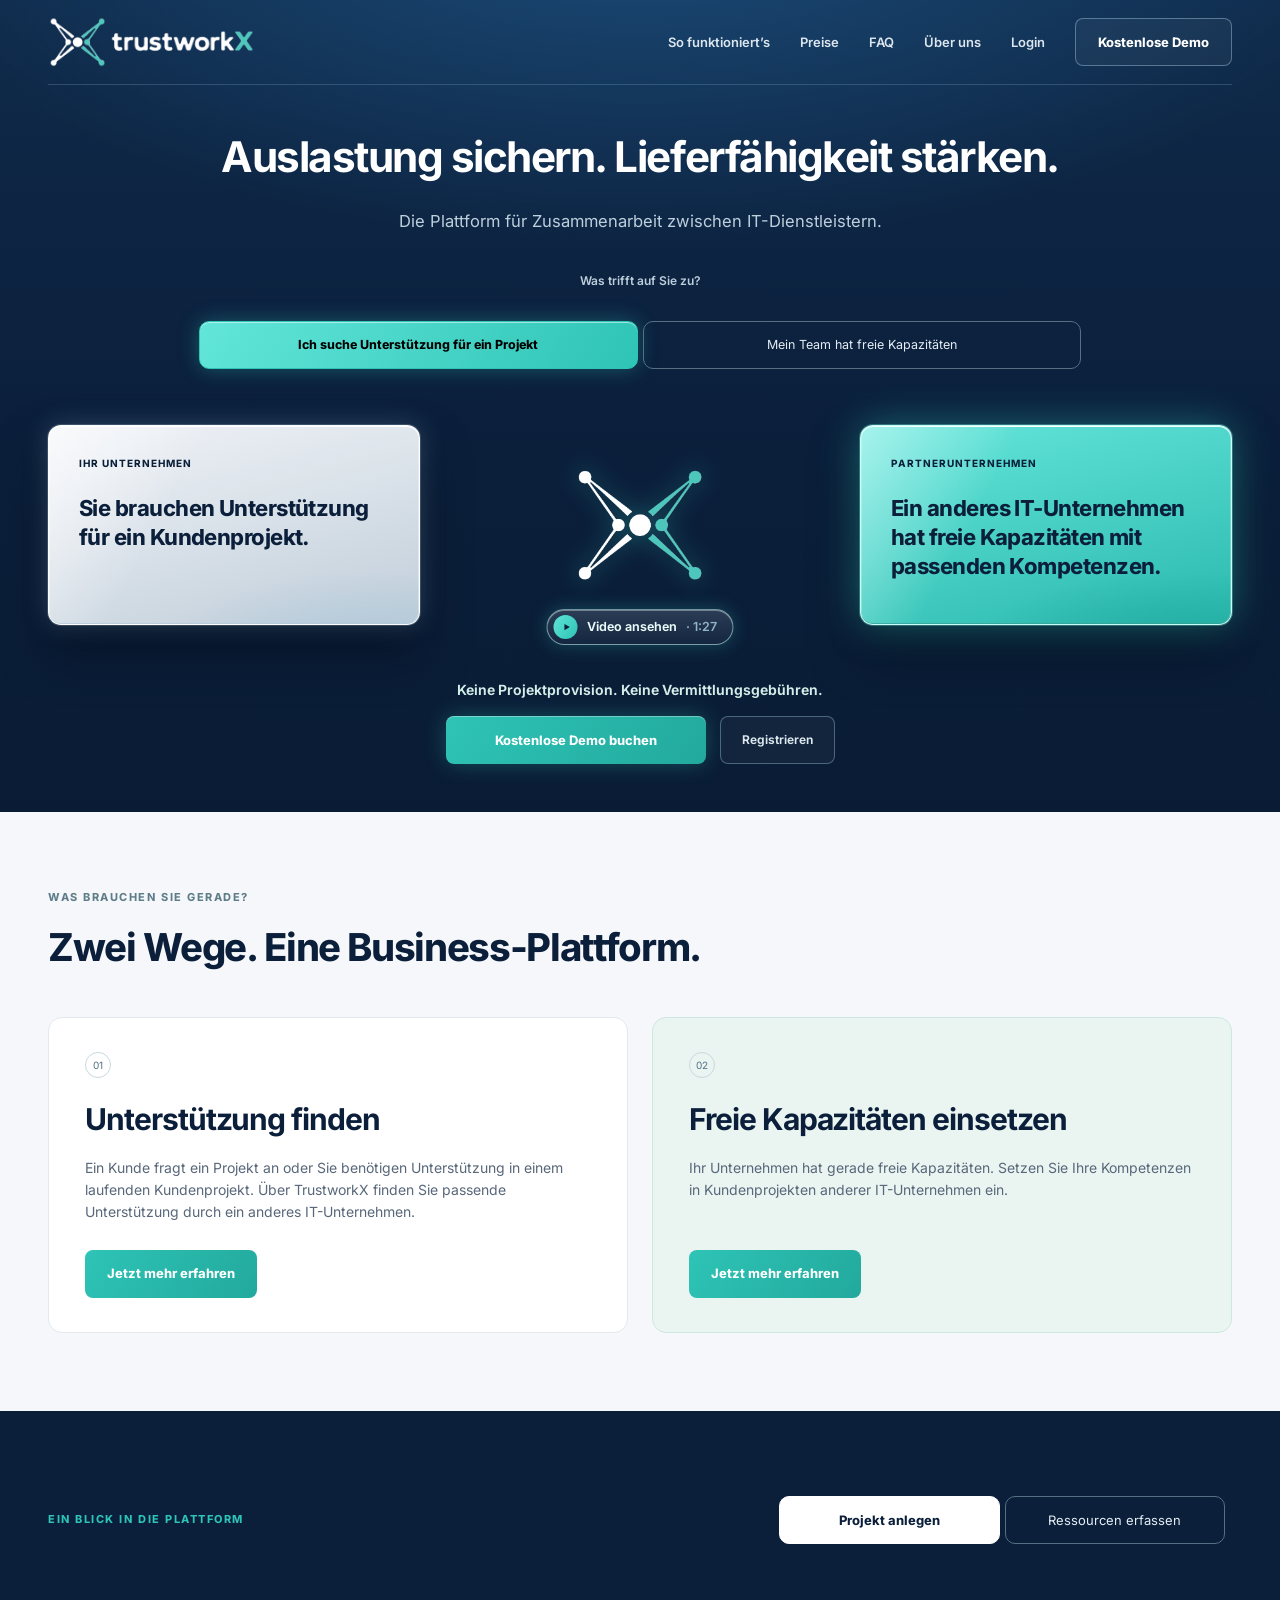
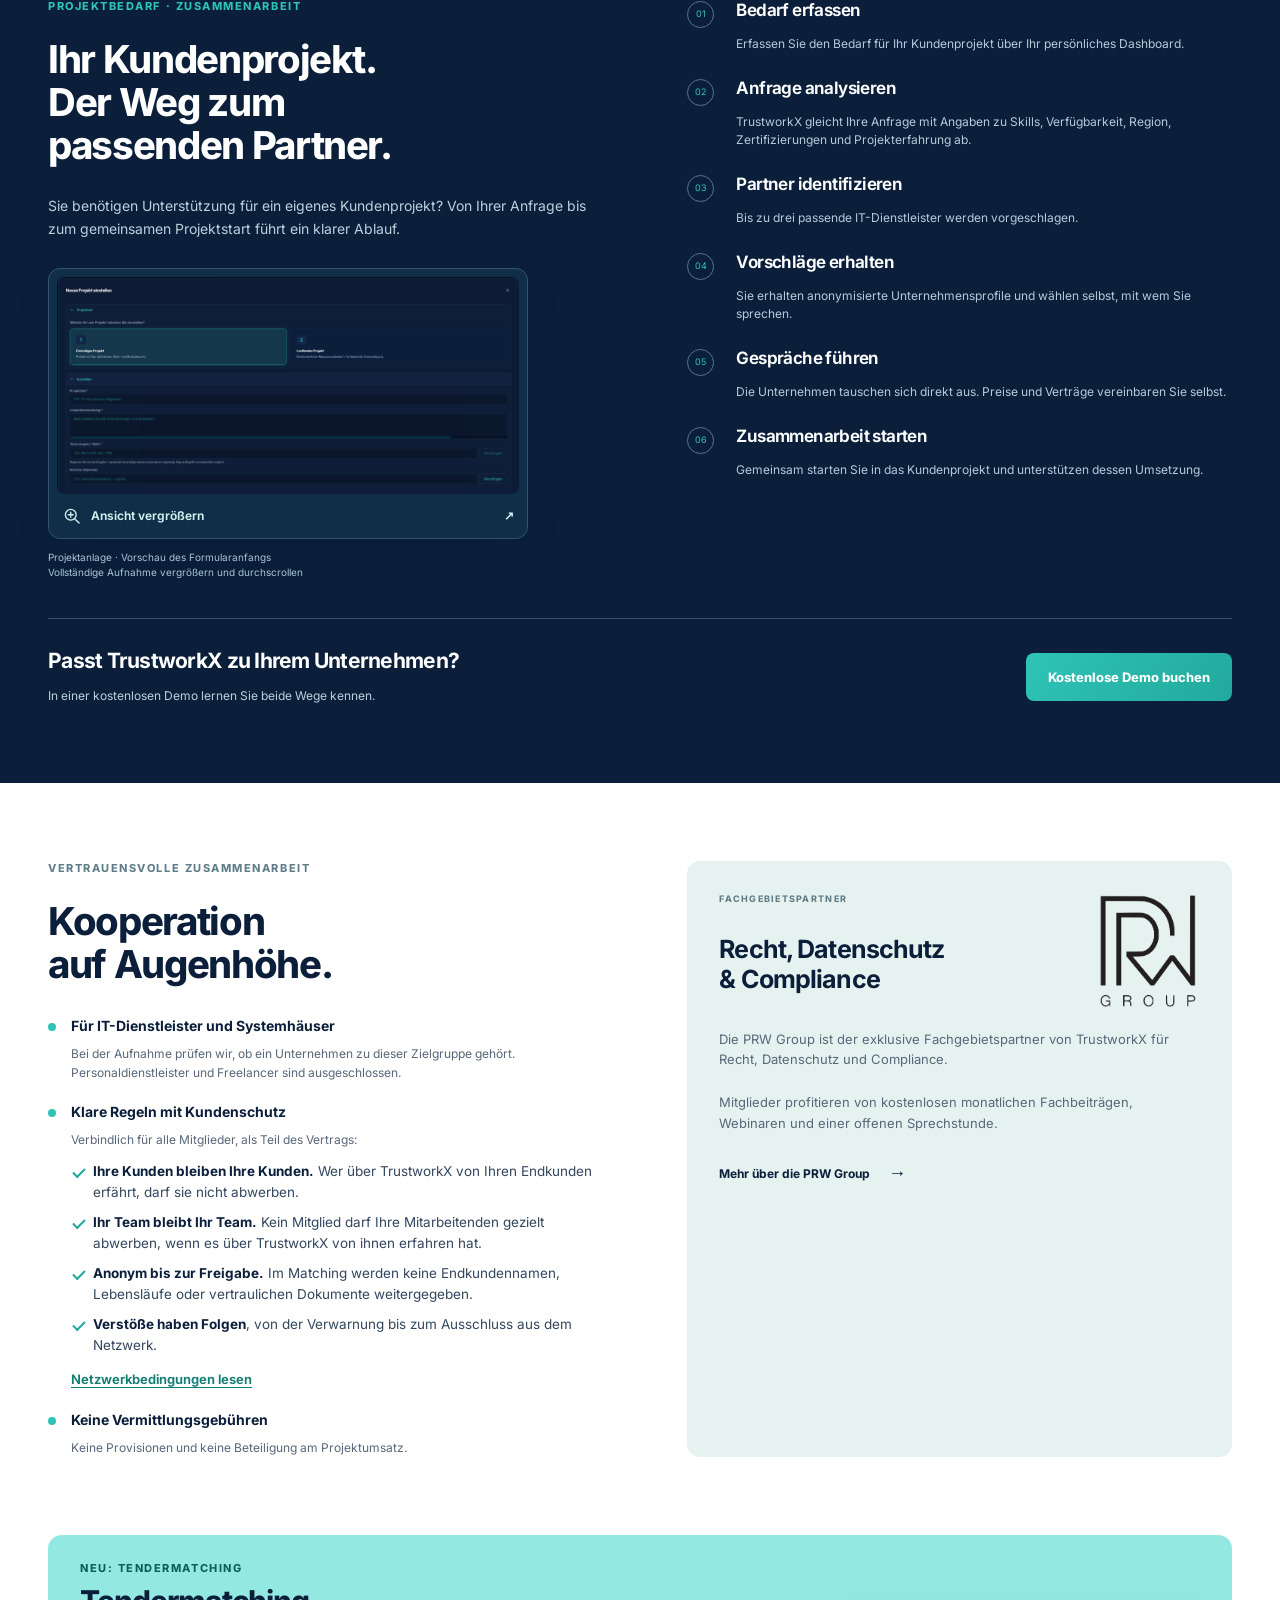
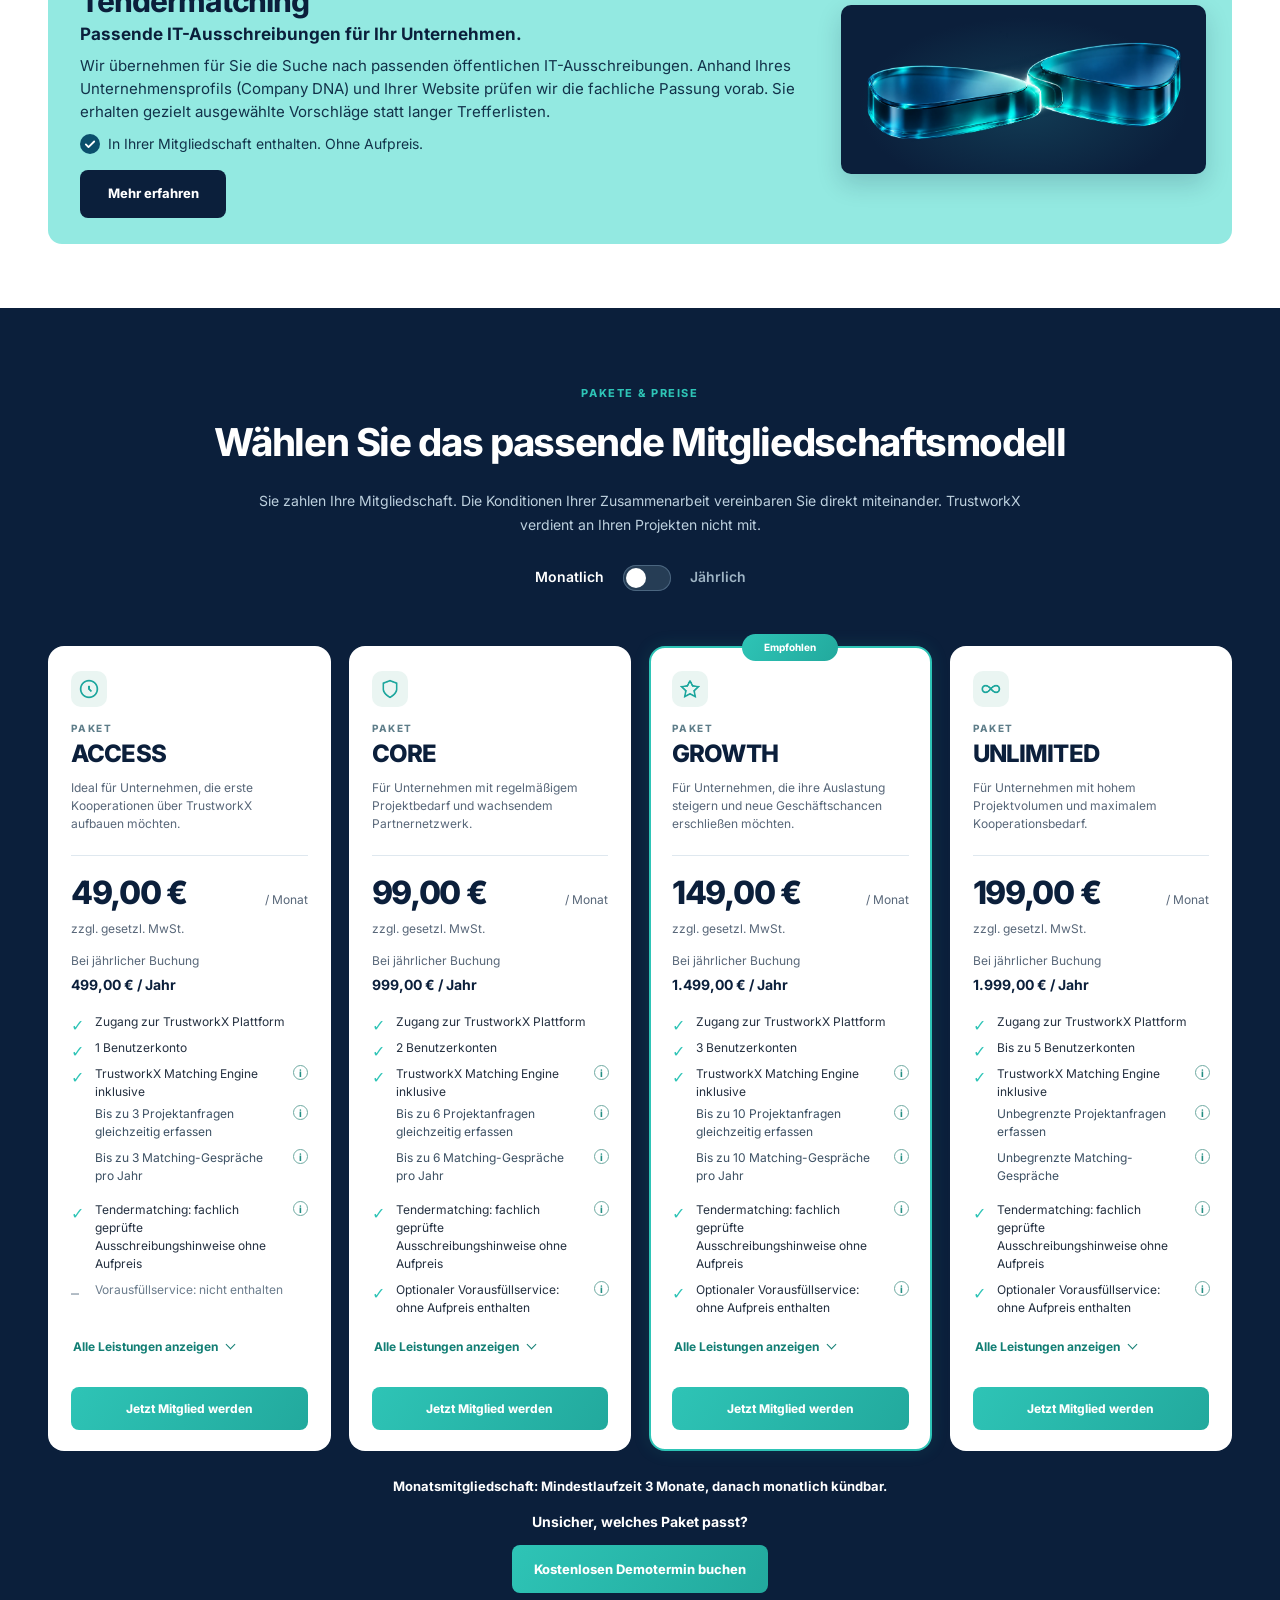
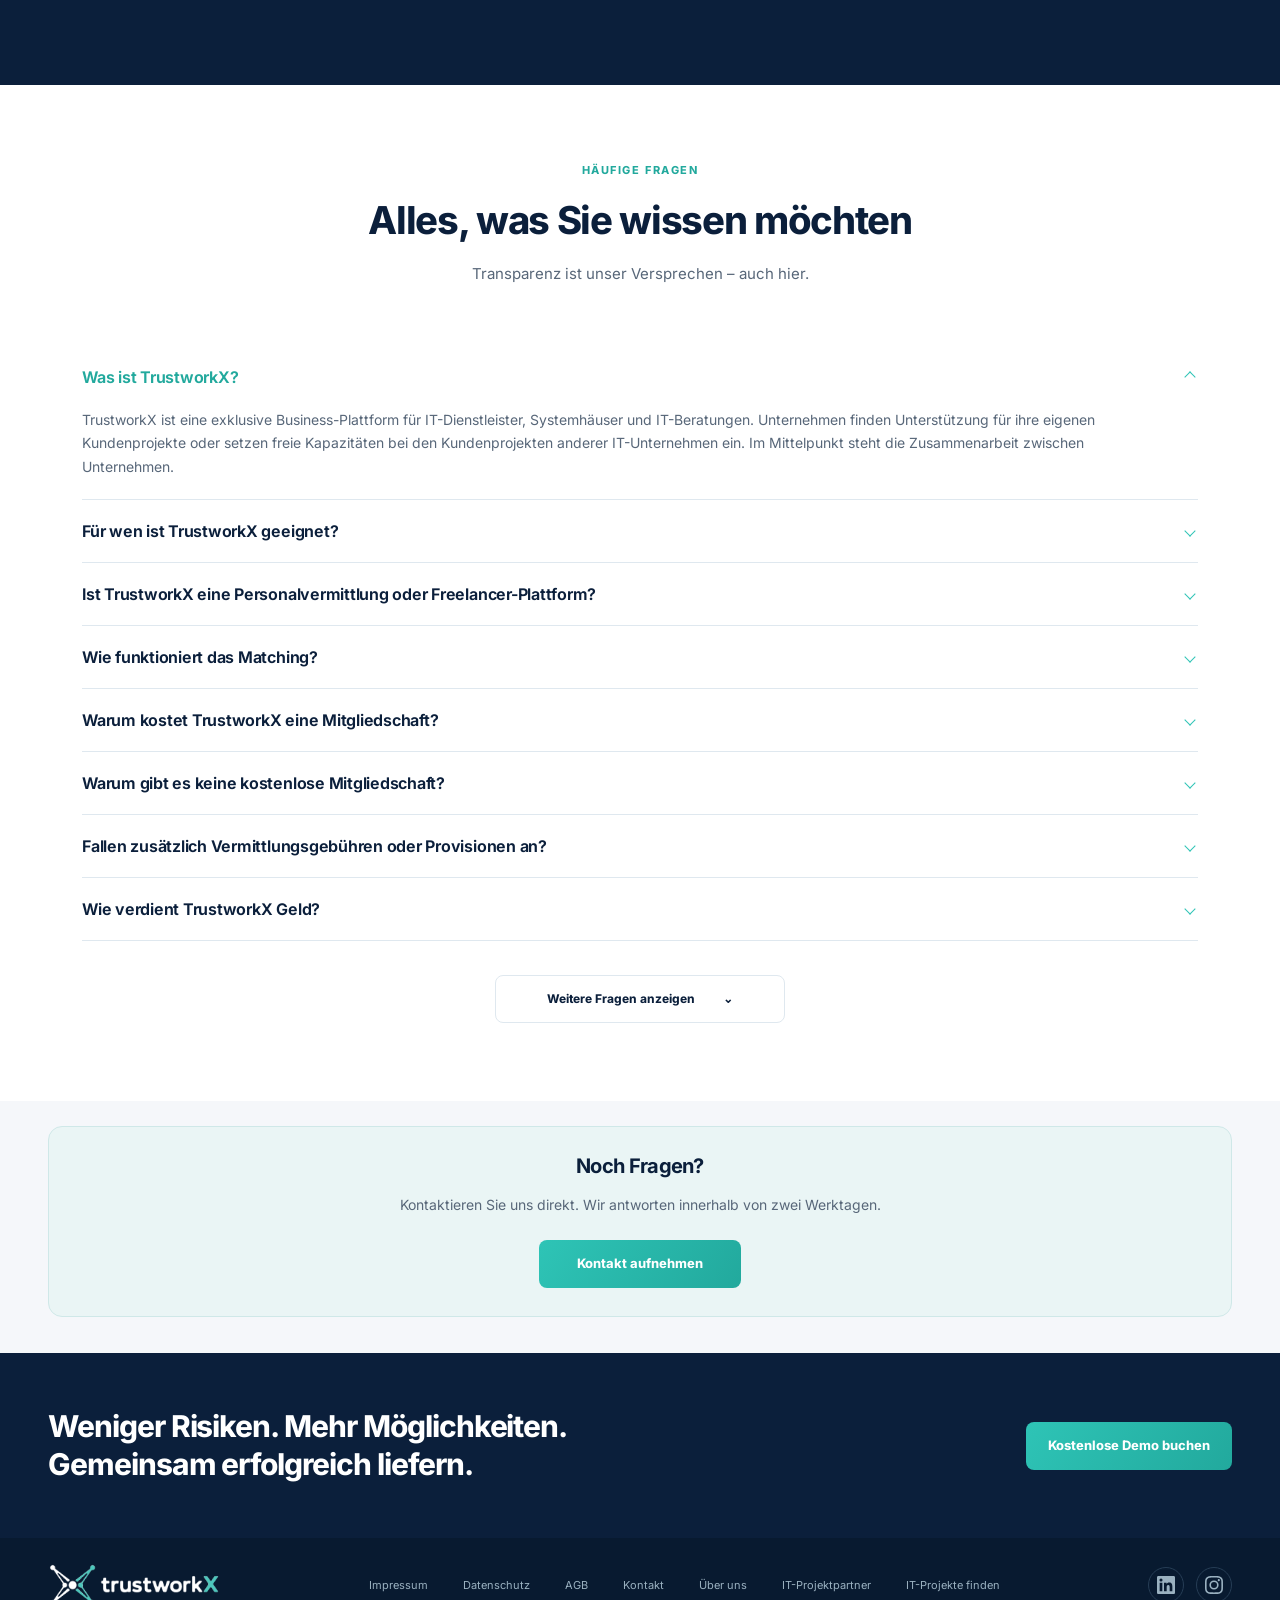
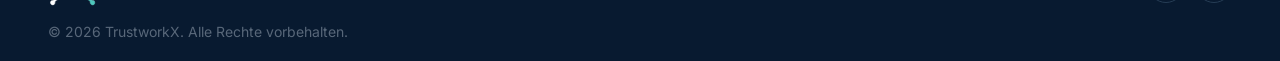
==== index.html @ 960d7c56 "Startseite: Video-Button unter dem X mit web-optimiertem Video - Button „Video ansehen · 1:27“ unter" ====
<!doctype html><html lang="de"><head><meta charset="UTF-8"><meta name="viewport" content="width=device-width,initial-scale=1">
  <meta name="description"
    content="Die Business-Plattform für IT-Dienstleister. Mehr Auslastung, neue Projektchancen und geprüfte Partner – ohne Vermittlungsgebühren." />
  <!-- Social-Media-Vorschau (og:image braucht absolute URLs, daher hier bewusst die Live-Domain) -->
  <meta property="og:type" content="website" />
  <meta property="og:site_name" content="TrustworkX" />
  <meta property="og:locale" content="de_DE" />
  <meta property="og:title" content="TrustworkX – Die Business-Plattform für IT-Dienstleister" />
  <meta property="og:description"
    content="Mehr Auslastung, neue Projektchancen und geprüfte Partner – ohne Vermittlungsgebühren." />
  <meta property="og:url" content="https://www.trustworkx.de/" />
  <meta property="og:image" content="https://www.trustworkx.de/img/og-image.png" />
  <meta property="og:image:width" content="1200" />
  <meta property="og:image:height" content="630" />
  <meta name="twitter:card" content="summary_large_image" />
  <meta name="twitter:title" content="TrustworkX – Die Business-Plattform für IT-Dienstleister" />
  <meta name="twitter:description"
    content="Mehr Auslastung, neue Projektchancen und geprüfte Partner – ohne Vermittlungsgebühren." />
  <meta name="twitter:image" content="https://www.trustworkx.de/img/og-image.png" />
  <!-- Strukturierte Selbstauskunft für Suchmaschinen und KI-Übersichten (Schema.org) -->
  <script type="application/ld+json">
  {
    "@context": "https://schema.org",
    "@type": "Organization",
    "@id": "https://www.trustworkx.de/#organization",
    "name": "TrustworkX",
    "legalName": "Trustworkx UG (haftungsbeschränkt)",
    "url": "https://www.trustworkx.de/",
    "logo": "https://www.trustworkx.de/icon-192.png",
    "description": "TrustworkX ist die Business-Plattform für sichere und vertrauensvolle Zusammenarbeit zwischen IT-Dienstleistern: Projektbedarf und freie Kapazitäten werden auf einer sicheren Plattform zusammengebracht – mit geprüften Partnerunternehmen, kuratiertem Matching und ohne Vermittlungsgebühren.",
    "foundingDate": "2026-07-14",
    "founder": {
      "@type": "Person",
      "name": "Thomas Becker",
      "jobTitle": "Geschäftsführer"
    },
    "address": {
      "@type": "PostalAddress",
      "streetAddress": "Ludwigstraße 22",
      "postalCode": "82110",
      "addressLocality": "Germering",
      "addressCountry": "DE"
    },
    "contactPoint": {
      "@type": "ContactPoint",
      "contactType": "customer service",
      "email": "info@trustworkx.de",
      "telephone": "+49-89-24581717",
      "availableLanguage": "de"
    },
    "sameAs": [
      "https://www.linkedin.com/company/trustworkx",
      "https://www.instagram.com/trustworkx.de/"
    ]
  }
  </script>
  <title>trustworkX – Die Business-Plattform für IT-Dienstleister</title>
  <link rel="canonical" href="https://www.trustworkx.de/">
  <link rel="icon" href="/favicon.ico" sizes="any">
  <link rel="icon" type="image/png" sizes="32x32" href="/favicon-32x32.png">
  <link rel="icon" type="image/png" sizes="16x16" href="/favicon-16x16.png">
  <link rel="icon" type="image/png" sizes="192x192" href="/icon-192.png">
  <link rel="apple-touch-icon" href="/apple-touch-icon.png">
  <link rel="stylesheet" href="/css/start.css?v=c8078cf1">
</head><body>
<a class="skip-link" href="#inhalt">Zum Inhalt</a>
<header class="hero" id="start"><div class="company-orbit" aria-hidden="true"><span class="orbit-company orbit-0"><svg viewBox="0 0 40 40" fill="none" aria-hidden="true"><path d="M8 34V10L24 5V34M24 15H33V34M5 34H36M14 13V16M20 11V14M14 21V24M20 19V22M14 29V34M20 27V34M28 20H29M28 25H29M28 30H29" stroke="currentColor" stroke-width="1.5" stroke-linecap="round" stroke-linejoin="round"/></svg></span><span class="orbit-company orbit-1"><svg viewBox="0 0 40 40" fill="none" aria-hidden="true"><path d="M8 34V10L24 5V34M24 15H33V34M5 34H36M14 13V16M20 11V14M14 21V24M20 19V22M14 29V34M20 27V34M28 20H29M28 25H29M28 30H29" stroke="currentColor" stroke-width="1.5" stroke-linecap="round" stroke-linejoin="round"/></svg></span><span class="orbit-company orbit-2"><svg viewBox="0 0 40 40" fill="none" aria-hidden="true"><path d="M8 34V10L24 5V34M24 15H33V34M5 34H36M14 13V16M20 11V14M14 21V24M20 19V22M14 29V34M20 27V34M28 20H29M28 25H29M28 30H29" stroke="currentColor" stroke-width="1.5" stroke-linecap="round" stroke-linejoin="round"/></svg></span><span class="orbit-company orbit-3"><svg viewBox="0 0 40 40" fill="none" aria-hidden="true"><path d="M8 34V10L24 5V34M24 15H33V34M5 34H36M14 13V16M20 11V14M14 21V24M20 19V22M14 29V34M20 27V34M28 20H29M28 25H29M28 30H29" stroke="currentColor" stroke-width="1.5" stroke-linecap="round" stroke-linejoin="round"/></svg></span><span class="orbit-company orbit-4"><svg viewBox="0 0 40 40" fill="none" aria-hidden="true"><path d="M8 34V10L24 5V34M24 15H33V34M5 34H36M14 13V16M20 11V14M14 21V24M20 19V22M14 29V34M20 27V34M28 20H29M28 25H29M28 30H29" stroke="currentColor" stroke-width="1.5" stroke-linecap="round" stroke-linejoin="round"/></svg></span><span class="orbit-company orbit-5"><svg viewBox="0 0 40 40" fill="none" aria-hidden="true"><path d="M8 34V10L24 5V34M24 15H33V34M5 34H36M14 13V16M20 11V14M14 21V24M20 19V22M14 29V34M20 27V34M28 20H29M28 25H29M28 30H29" stroke="currentColor" stroke-width="1.5" stroke-linecap="round" stroke-linejoin="round"/></svg></span><span class="orbit-company orbit-6"><svg viewBox="0 0 40 40" fill="none" aria-hidden="true"><path d="M8 34V10L24 5V34M24 15H33V34M5 34H36M14 13V16M20 11V14M14 21V24M20 19V22M14 29V34M20 27V34M28 20H29M28 25H29M28 30H29" stroke="currentColor" stroke-width="1.5" stroke-linecap="round" stroke-linejoin="round"/></svg></span><span class="orbit-company orbit-7"><svg viewBox="0 0 40 40" fill="none" aria-hidden="true"><path d="M8 34V10L24 5V34M24 15H33V34M5 34H36M14 13V16M20 11V14M14 21V24M20 19V22M14 29V34M20 27V34M28 20H29M28 25H29M28 30H29" stroke="currentColor" stroke-width="1.5" stroke-linecap="round" stroke-linejoin="round"/></svg></span><span class="company-signal"></span></div><div class="hero-waves" aria-hidden="true"><div class="hero-waves-box"></div></div><div class="wrap"><nav class="navigation" aria-label="Hauptnavigation"><a class="brand" href="#start" aria-label="TrustworkX Start"><img src="assets/logo.png" alt="trustworkX"></a><button class="menu-toggle" aria-expanded="false" aria-controls="nav-links" aria-label="Menü öffnen"><span></span><span></span></button><div class="nav-links" id="nav-links"><a href="#ablauf">So funktioniert’s</a><a href="#preise">Preise</a><a href="#faq">FAQ</a><a href="/ueber-uns.html">Über uns</a><a class="nav-login" href="https://app.trustworkx.de/login">Login</a><a class="button outline" href="https://bookings.cloud.microsoft/book/TrustworkX1@trustworkx.de/?ismsaljsauthenabled" target="_blank" rel="noopener">Kostenlose Demo</a></div></nav>
<div class="hero-content"><h1>Auslastung sichern. Lieferfähigkeit stärken.</h1><p class="hero-sub">Die Plattform für Zusammenarbeit zwischen IT-Dienstleistern.</p><p class="question">Was trifft auf Sie zu?</p><div class="situation-switch" role="tablist" aria-label="Ihre Situation wählen – beide Optionen sind anklickbar"><button role="tab" aria-selected="true" aria-controls="hero-diagram" id="tab-need" data-situation="need"><span class="segment-label">Ich suche Unterstützung <span>für ein Projekt</span></span></button><button role="tab" aria-selected="false" aria-controls="hero-diagram" id="tab-capacity" data-situation="capacity" tabindex="-1"><span class="segment-label">Mein Team hat freie Kapazitäten</span></button></div>
<div class="hero-diagram" id="hero-diagram" role="tabpanel" aria-labelledby="tab-need"><article class="company-card own"><p class="eyebrow">Ihr Unternehmen</p><h2>Sie brauchen Unterstützung für ein Kundenprojekt.</h2></article><div class="connection"><img src="assets/logo-x.png" alt="TrustworkX" width="819" height="727"><button type="button" class="video-pill" aria-haspopup="dialog" aria-controls="video-dialog" aria-label="Video ansehen, Länge 1 Minute 27 Sekunden"><span class="video-pill-icon" aria-hidden="true"><svg viewBox="0 0 24 24" focusable="false"><path d="M7 4.5v15l13-7.5z"/></svg></span>Video ansehen <span class="video-pill-time" aria-hidden="true">· 1:27</span></button></div><article class="company-card partner supply"><p class="eyebrow">Partnerunternehmen</p><h2>Ein anderes IT-Unternehmen hat freie Kapazitäten mit passenden Kompetenzen.</h2></article></div>
<div class="hero-action"><p class="hero-no-commission">Keine Projektprovision. Keine Vermittlungsgebühren.</p><div class="hero-cta-row"><a class="button teal" href="https://bookings.cloud.microsoft/book/TrustworkX1@trustworkx.de/?ismsaljsauthenabled" target="_blank" rel="noopener">Kostenlose Demo buchen</a><a class="quiet-link" href="#pricing">Registrieren</a></div></div></div></div></header>
<main id="inhalt"><section class="cases section" id="wege"><div class="wrap"><div class="section-heading"><p class="eyebrow">Was brauchen Sie gerade?</p><h2>Zwei Wege. Eine Business-Plattform.</h2></div><div class="benefit-grid"><article class="benefit-card"><div class="case-copy"><span class="case-number">01</span><h3>Unterstützung finden</h3><p>Ein Kunde fragt ein Projekt an oder Sie benötigen Unterstützung in einem laufenden Kundenprojekt. Über TrustworkX finden Sie passende Unterstützung durch ein anderes IT-Unternehmen.</p><a class="button teal" href="/it-projektpartner.html">Jetzt mehr erfahren</a></div></article><article class="benefit-card"><div class="case-copy"><span class="case-number">02</span><h3>Freie Kapazitäten einsetzen</h3><p>Ihr Unternehmen hat gerade freie Kapazitäten. Setzen Sie Ihre Kompetenzen in Kundenprojekten anderer IT-Unternehmen ein.</p><a class="button teal" href="/it-projekte-finden.html">Jetzt mehr erfahren</a></div></article></div></div></section>
<section class="platform section dark" id="plattform" data-view="project"><div class="wrap"><div class="platform-heading"><p class="eyebrow">Ein Blick in die Plattform</p><div class="platform-tabs" role="tablist" aria-label="Plattformansicht wechseln – beide Optionen sind anklickbar"><button role="tab" id="platform-tab-project" data-platform="project" aria-controls="ablauf" aria-selected="true"><span class="segment-label">Projekt anlegen</span></button><button role="tab" id="platform-tab-resources" data-platform="resources" aria-controls="ressourcen" aria-selected="false" tabindex="-1"><span class="segment-label">Ressourcen erfassen</span></button></div></div><span id="how-it-works" aria-hidden="true"></span><div class="platform-panel workflow" id="ablauf" role="tabpanel" aria-labelledby="platform-tab-project" tabindex="0"><div class="two-col"><div><p class="eyebrow">Projektbedarf · Zusammenarbeit</p><h2>Ihr Kundenprojekt.<br>Der Weg zum<br>passenden Partner.</h2><p class="section-intro">Sie benötigen Unterstützung für ein eigenes Kundenprojekt? Von Ihrer Anfrage bis zum gemeinsamen Projektstart führt ein klarer Ablauf.</p><figure class="product compact-product"><button class="product-preview" type="button" data-screenshot="assets/projektanlage-vollstaendig.png" data-viewer-fit="width" data-image-title="Projekt anlegen · vollständige Formularansicht" data-image-alt="Vollständige Projekt-Erfassungsmaske aus vier überlappenden Originalaufnahmen: Projektart, Eckdaten, Rahmenbedingungen, Vorschau, Anhänge und Abschlussbuttons." aria-haspopup="dialog" aria-controls="screenshot-dialog"><span class="product-shot project-shot"><img src="assets/projektanlage-vorschau.webp" alt="Originalaufnahme des Formularanfangs mit Projektart und Eckdaten. Die vollständige Maske ist in der vergrößerten Ansicht scrollbar." width="2048" height="962" loading="eager" decoding="async" fetchpriority="low"></span><span class="image-open"><svg viewBox="0 0 24 24" aria-hidden="true"><circle cx="10.5" cy="10.5" r="6.5"/><path d="m15.5 15.5 5 5M7.5 10.5h6M10.5 7.5v6"/></svg>Ansicht vergrößern <span aria-hidden="true">↗</span></span></button><figcaption>Projektanlage · Vorschau des Formularanfangs<br>Vollständige Aufnahme vergrößern und durchscrollen</figcaption></figure></div><ol class="steps"><li><span class="step-number">01</span><div><h3>Bedarf erfassen</h3><p>Erfassen Sie den Bedarf für Ihr Kundenprojekt über Ihr persönliches Dashboard.</p></div></li><li><span class="step-number">02</span><div><h3>Anfrage analysieren</h3><p>TrustworkX gleicht Ihre Anfrage mit Angaben zu Skills, Verfügbarkeit, Region, Zertifizierungen und Projekterfahrung ab.</p></div></li><li><span class="step-number">03</span><div><h3>Partner identifizieren</h3><p>Bis zu drei passende IT-Dienstleister werden vorgeschlagen.</p></div></li><li><span class="step-number">04</span><div><h3>Vorschläge erhalten</h3><p>Sie erhalten anonymisierte Unternehmensprofile und wählen selbst, mit wem Sie sprechen.</p></div></li><li><span class="step-number">05</span><div><h3>Gespräche führen</h3><p>Die Unternehmen tauschen sich direkt aus. Preise und Verträge vereinbaren Sie selbst.</p></div></li><li><span class="step-number">06</span><div><h3>Zusammenarbeit starten</h3><p>Gemeinsam starten Sie in das Kundenprojekt und unterstützen dessen Umsetzung.</p></div></li></ol></div></div><div class="platform-panel resources" id="ressourcen" role="tabpanel" aria-labelledby="platform-tab-resources" tabindex="0" hidden><div class="two-col"><div><p class="eyebrow">Auslastung · freie Ressourcen</p><h2>Freie Kapazitäten?<br>Bringen Sie Ihr Team<br>wieder in Projekte.</h2><p class="section-intro">Nutzen Sie freie Kapazitäten Ihres Teams, um andere IT-Unternehmen bei deren Kundenprojekten zu unterstützen.</p><div class="resource-way"><h3>Projekt-Matching</h3><p>Über das Matching können Sie als passendes IT-Unternehmen für Kundenprojekte anderer Mitglieder vorgeschlagen werden.</p></div><div class="resource-way"><h3>Zusätzlich: Ressourcen im Newsletter</h3><p>Stellen Sie freie Ressourcen anonymisiert im Newsletter an Mitglieder vor. Nur mit Ihrer ausdrücklichen Freigabe im Dashboard. Die Vorstellung erfolgt unabhängig vom Projektmatching.</p></div><p class="privacy-note">Ohne Firmen-, Personen- oder Kontaktdaten. Eine Zusammenarbeit wird nicht garantiert.</p></div><figure class="product compact-product"><button class="product-preview" type="button" data-screenshot="assets/ressourcen-vollstaendig.png" data-viewer-fit="width" data-image-title="Ressourcen erfassen · vollständige Formularansicht" data-image-alt="Vollständige leere Maske Freie Ressource hinzufügen aus zwei überlappenden Originalaufnahmen: Stammdaten, Verfügbarkeit, Skills, Hersteller, Zertifizierungen, Sprachen, Einsatzart, Kurzbeschreibung, PDF-Anhang und Abschlussbuttons." aria-haspopup="dialog" aria-controls="screenshot-dialog"><span class="product-shot resource-entry-shot"><img src="assets/ressourcen-vorschau.webp" alt="Originalaufnahme des Ressourcen-Formularanfangs. Die vollständige Maske ist in der vergrößerten Ansicht scrollbar." width="779" height="895" loading="eager" decoding="async" fetchpriority="low"></span><span class="image-open"><svg viewBox="0 0 24 24" aria-hidden="true"><circle cx="10.5" cy="10.5" r="6.5"/><path d="m15.5 15.5 5 5M7.5 10.5h6M10.5 7.5v6"/></svg>Ansicht vergrößern <span aria-hidden="true">↗</span></span></button><figcaption>Ressourcen erfassen · Vorschau des Formularanfangs<br>Vollständige Aufnahme vergrößern und durchscrollen</figcaption></figure></div></div><div class="case-close"><div><h3>Passt TrustworkX zu Ihrem Unternehmen?</h3><p>In einer kostenlosen Demo lernen Sie beide Wege kennen.</p></div><a class="button teal" href="https://bookings.cloud.microsoft/book/TrustworkX1@trustworkx.de/?ismsaljsauthenabled" target="_blank" rel="noopener">Kostenlose Demo buchen</a></div></div></section>

<section class="trust section" id="vertrauen"><div class="wrap two-col"><div><p class="eyebrow">Vertrauensvolle Zusammenarbeit</p><h2>Kooperation<br>auf Augenhöhe.</h2><ul class="trust-points"><li><h3>Für IT-Dienstleister und Systemhäuser</h3><p>Bei der Aufnahme prüfen wir, ob ein Unternehmen zu dieser Zielgruppe gehört. Personaldienstleister und Freelancer sind ausgeschlossen.</p></li><li><h3>Klare Regeln mit Kundenschutz</h3><p>Verbindlich für alle Mitglieder, als Teil des Vertrags:</p><ul class="trust-rules"><li><b>Ihre Kunden bleiben Ihre Kunden.</b> Wer über TrustworkX von Ihren Endkunden erfährt, darf sie nicht abwerben.</li><li><b>Ihr Team bleibt Ihr Team.</b> Kein Mitglied darf Ihre Mitarbeitenden gezielt abwerben, wenn es über TrustworkX von ihnen erfahren hat.</li><li><b>Anonym bis zur Freigabe.</b> Im Matching werden keine Endkundennamen, Lebensläufe oder vertraulichen Dokumente weitergegeben.</li><li><b>Verstöße haben Folgen</b>, von der Verwarnung bis zum Ausschluss aus dem Netzwerk.</li></ul><a class="trust-rules-link" href="/agb.html#teil-b">Netzwerkbedingungen lesen</a></li><li><h3>Keine Vermittlungsgebühren</h3><p>Keine Provisionen und keine Beteiligung am Projektumsatz.</p></li></ul></div><article class="partner-card" id="partner"><img src="assets/prw.png" alt="PRW Group" class="prw-logo"><p class="eyebrow">Fachgebietspartner</p><h3>Recht, Datenschutz<br>& Compliance</h3><p>Die PRW Group ist der exklusive Fachgebietspartner von TrustworkX für Recht, Datenschutz und Compliance.</p><p>Mitglieder profitieren von kostenlosen monatlichen Fachbeiträgen, Webinaren und einer offenen Sprechstunde.</p><a class="text-link" href="https://www.prw.de" target="_blank" rel="noopener">Mehr über die PRW Group <span>→</span></a></article></div></section>
<section class="tender-teaser" id="tendermatching" aria-labelledby="tender-title"><div class="wrap"><div class="tender-box"><div class="tender-copy"><p class="tender-flag">Neu: Tendermatching</p><h2 id="tender-title">Tendermatching</h2><p class="tender-sub">Passende IT-Ausschreibungen für Ihr Unternehmen.</p><p class="tender-text">Wir übernehmen für Sie die Suche nach passenden öffentlichen IT-Ausschreibungen. Anhand Ihres Unternehmensprofils (Company DNA) und Ihrer Website prüfen wir die fachliche Passung vorab. Sie erhalten gezielt ausgewählte Vorschläge statt langer Trefferlisten.</p><p class="tender-included"><svg viewBox="0 0 24 24" width="20" height="20" aria-hidden="true" focusable="false"><circle cx="12" cy="12" r="12" fill="#0b4f6c"/><path d="m7 12.5 3.2 3.2L17 9" fill="none" stroke="#fff" stroke-width="2.2" stroke-linecap="round" stroke-linejoin="round"/></svg><span>In Ihrer Mitgliedschaft enthalten. Ohne Aufpreis.</span></p><button type="button" class="button navy tender-more" data-feature="tendermatching" data-pop-width="560" data-pop-side="right" aria-expanded="false" aria-haspopup="dialog" aria-controls="feature-popover">Mehr erfahren</button></div><div class="tender-art" aria-hidden="true"><img src="/assets/tendermatching-glasmotiv.webp" alt="" width="1942" height="809" loading="lazy" decoding="async" draggable="false"></div></div></div></section>
<span id="pricing" aria-hidden="true"></span><section class="pricing section" id="preise"><div class="wrap"><div class="section-heading center"><p class="eyebrow">Pakete & Preise</p><h2>Wählen Sie das passende Mitgliedschaftsmodell</h2></div><p class="membership-principle">Sie zahlen Ihre Mitgliedschaft. Die Konditionen Ihrer Zusammenarbeit vereinbaren Sie direkt miteinander. TrustworkX verdient an Ihren Projekten nicht mit.</p><div class="billing"><span id="monthly-label" class="active">Monatlich</span><button id="billing-toggle" role="switch" aria-checked="false" aria-label="Jährliche Abrechnung"><span></span></button><span id="yearly-label">Jährlich</span></div><div class="pricing-grid"><article class="price-card "><div class="package-icon "><img src="assets/paket-0.png" alt=""></div><div class="eyebrow muted">Paket</div><h3>ACCESS</h3><p class="package-description">Ideal für Unternehmen, die erste Kooperationen über TrustworkX aufbauen möchten.</p><div class="amount"><strong data-month="49,00" data-year="499,00">49,00 €</strong><span class="period">/ Monat</span></div><small>zzgl. gesetzl. MwSt.</small><p class="annual" data-month="49,00" data-year="499,00">Bei jährlicher Buchung<br><b>499,00 € / Jahr</b></p><div class="features-wrap"><ul class="features"><li>Zugang zur TrustworkX Plattform</li><li>1 Benutzerkonto</li><li class="feature-group"><span class="feature-text">TrustworkX Matching Engine inklusive</span><button type="button" class="info-btn" data-feature="engine" data-pop-mode="click" aria-expanded="false" aria-haspopup="dialog" aria-controls="feature-popover" aria-label="Erklärung zu: TrustworkX Matching Engine inklusive"><span aria-hidden="true">i</span></button><ul class="feature-sub"><li><span class="feature-text">Bis zu 3 Projektanfragen gleichzeitig erfassen</span><button type="button" class="info-btn" data-feature="projektanfrage" data-pop-mode="click" aria-expanded="false" aria-haspopup="dialog" aria-controls="feature-popover" aria-label="Erklärung zu: Bis zu 3 Projektanfragen gleichzeitig erfassen"><span aria-hidden="true">i</span></button></li><li><span class="feature-text">Bis zu 3 Matching-Gespräche pro Jahr</span><button type="button" class="info-btn" data-feature="matching" data-pop-mode="click" aria-expanded="false" aria-haspopup="dialog" aria-controls="feature-popover" aria-label="Erklärung zu: Bis zu 3 Matching-Gespräche pro Jahr"><span aria-hidden="true">i</span></button></li></ul></li><li><span class="feature-text">Tendermatching: fachlich geprüfte Ausschreibungshinweise ohne Aufpreis</span><button type="button" class="info-btn" data-feature="tendermatching-kurz" data-pop-mode="click" aria-expanded="false" aria-haspopup="dialog" aria-controls="feature-popover" aria-label="Erklärung zu: Tendermatching: fachlich geprüfte Ausschreibungshinweise ohne Aufpreis"><span aria-hidden="true">i</span></button></li><li class="feature-missing"><span class="feature-text">Vorausfüllservice: nicht enthalten</span></li></ul><button type="button" class="features-toggle" aria-expanded="false" aria-controls="mehr-access"><span class="features-toggle-label">Alle Leistungen anzeigen</span><span class="features-toggle-icon" aria-hidden="true"></span></button><ul class="features features-more" id="mehr-access" hidden><li>Unternehmensprofil</li><li>Persönliches Dashboard</li><li><span class="feature-text">Bearbeitung Ihrer Projektanfragen innerhalb von 48 Stunden</span><button type="button" class="info-btn" data-feature="bearbeitung-48" data-pop-mode="click" aria-expanded="false" aria-haspopup="dialog" aria-controls="feature-popover" aria-label="Erklärung zu: Bearbeitung Ihrer Projektanfragen innerhalb von 48 Stunden"><span aria-hidden="true">i</span></button></li></ul></div><a class="button teal plan-cta" href="checkout.html?plan=ACCESS&amp;interval=month" data-plan="ACCESS">Jetzt Mitglied werden</a></article><article class="price-card "><div class="package-icon "><img src="assets/paket-1.png" alt=""></div><div class="eyebrow muted">Paket</div><h3>CORE</h3><p class="package-description">Für Unternehmen mit regelmäßigem Projektbedarf und wachsendem Partnernetzwerk.</p><div class="amount"><strong data-month="99,00" data-year="999,00">99,00 €</strong><span class="period">/ Monat</span></div><small>zzgl. gesetzl. MwSt.</small><p class="annual" data-month="99,00" data-year="999,00">Bei jährlicher Buchung<br><b>999,00 € / Jahr</b></p><div class="features-wrap"><ul class="features"><li>Zugang zur TrustworkX Plattform</li><li>2 Benutzerkonten</li><li class="feature-group"><span class="feature-text">TrustworkX Matching Engine inklusive</span><button type="button" class="info-btn" data-feature="engine" data-pop-mode="click" aria-expanded="false" aria-haspopup="dialog" aria-controls="feature-popover" aria-label="Erklärung zu: TrustworkX Matching Engine inklusive"><span aria-hidden="true">i</span></button><ul class="feature-sub"><li><span class="feature-text">Bis zu 6 Projektanfragen gleichzeitig erfassen</span><button type="button" class="info-btn" data-feature="projektanfrage" data-pop-mode="click" aria-expanded="false" aria-haspopup="dialog" aria-controls="feature-popover" aria-label="Erklärung zu: Bis zu 6 Projektanfragen gleichzeitig erfassen"><span aria-hidden="true">i</span></button></li><li><span class="feature-text">Bis zu 6 Matching-Gespräche pro Jahr</span><button type="button" class="info-btn" data-feature="matching" data-pop-mode="click" aria-expanded="false" aria-haspopup="dialog" aria-controls="feature-popover" aria-label="Erklärung zu: Bis zu 6 Matching-Gespräche pro Jahr"><span aria-hidden="true">i</span></button></li></ul></li><li><span class="feature-text">Tendermatching: fachlich geprüfte Ausschreibungshinweise ohne Aufpreis</span><button type="button" class="info-btn" data-feature="tendermatching-kurz" data-pop-mode="click" aria-expanded="false" aria-haspopup="dialog" aria-controls="feature-popover" aria-label="Erklärung zu: Tendermatching: fachlich geprüfte Ausschreibungshinweise ohne Aufpreis"><span aria-hidden="true">i</span></button></li><li><span class="feature-text">Optionaler Vorausfüllservice: ohne Aufpreis enthalten</span><button type="button" class="info-btn" data-feature="vorausfuellservice" data-pop-mode="click" aria-expanded="false" aria-haspopup="dialog" aria-controls="feature-popover" aria-label="Erklärung zu: Optionaler Vorausfüllservice: ohne Aufpreis enthalten"><span aria-hidden="true">i</span></button></li></ul><button type="button" class="features-toggle" aria-expanded="false" aria-controls="mehr-core"><span class="features-toggle-label">Alle Leistungen anzeigen</span><span class="features-toggle-icon" aria-hidden="true"></span></button><ul class="features features-more" id="mehr-core" hidden><li>Unternehmensprofil</li><li>Persönliches Dashboard</li><li><span class="feature-text">Bearbeitung Ihrer Projektanfragen innerhalb von 48 Stunden</span><button type="button" class="info-btn" data-feature="bearbeitung-48" data-pop-mode="click" aria-expanded="false" aria-haspopup="dialog" aria-controls="feature-popover" aria-label="Erklärung zu: Bearbeitung Ihrer Projektanfragen innerhalb von 48 Stunden"><span aria-hidden="true">i</span></button></li></ul></div><a class="button teal plan-cta" href="checkout.html?plan=CORE&amp;interval=month" data-plan="CORE">Jetzt Mitglied werden</a></article><article class="price-card recommended"><span class="recommend">Empfohlen</span><div class="package-icon "><img src="assets/paket-2.png" alt=""></div><div class="eyebrow muted">Paket</div><h3>GROWTH</h3><p class="package-description">Für Unternehmen, die ihre Auslastung steigern und neue Geschäftschancen erschließen möchten.</p><div class="amount"><strong data-month="149,00" data-year="1.499,00">149,00 €</strong><span class="period">/ Monat</span></div><small>zzgl. gesetzl. MwSt.</small><p class="annual" data-month="149,00" data-year="1.499,00">Bei jährlicher Buchung<br><b>1.499,00 € / Jahr</b></p><div class="features-wrap"><ul class="features"><li>Zugang zur TrustworkX Plattform</li><li>3 Benutzerkonten</li><li class="feature-group"><span class="feature-text">TrustworkX Matching Engine inklusive</span><button type="button" class="info-btn" data-feature="engine" data-pop-mode="click" aria-expanded="false" aria-haspopup="dialog" aria-controls="feature-popover" aria-label="Erklärung zu: TrustworkX Matching Engine inklusive"><span aria-hidden="true">i</span></button><ul class="feature-sub"><li><span class="feature-text">Bis zu 10 Projektanfragen gleichzeitig erfassen</span><button type="button" class="info-btn" data-feature="projektanfrage" data-pop-mode="click" aria-expanded="false" aria-haspopup="dialog" aria-controls="feature-popover" aria-label="Erklärung zu: Bis zu 10 Projektanfragen gleichzeitig erfassen"><span aria-hidden="true">i</span></button></li><li><span class="feature-text">Bis zu 10 Matching-Gespräche pro Jahr</span><button type="button" class="info-btn" data-feature="matching" data-pop-mode="click" aria-expanded="false" aria-haspopup="dialog" aria-controls="feature-popover" aria-label="Erklärung zu: Bis zu 10 Matching-Gespräche pro Jahr"><span aria-hidden="true">i</span></button></li></ul></li><li><span class="feature-text">Tendermatching: fachlich geprüfte Ausschreibungshinweise ohne Aufpreis</span><button type="button" class="info-btn" data-feature="tendermatching-kurz" data-pop-mode="click" aria-expanded="false" aria-haspopup="dialog" aria-controls="feature-popover" aria-label="Erklärung zu: Tendermatching: fachlich geprüfte Ausschreibungshinweise ohne Aufpreis"><span aria-hidden="true">i</span></button></li><li><span class="feature-text">Optionaler Vorausfüllservice: ohne Aufpreis enthalten</span><button type="button" class="info-btn" data-feature="vorausfuellservice" data-pop-mode="click" aria-expanded="false" aria-haspopup="dialog" aria-controls="feature-popover" aria-label="Erklärung zu: Optionaler Vorausfüllservice: ohne Aufpreis enthalten"><span aria-hidden="true">i</span></button></li></ul><button type="button" class="features-toggle" aria-expanded="false" aria-controls="mehr-growth"><span class="features-toggle-label">Alle Leistungen anzeigen</span><span class="features-toggle-icon" aria-hidden="true"></span></button><ul class="features features-more" id="mehr-growth" hidden><li>Unternehmensprofil</li><li>Persönliches Dashboard</li><li><span class="feature-text">Priorisierte Bearbeitung Ihrer Projektanfragen innerhalb von 24 Stunden</span><button type="button" class="info-btn" data-feature="bearbeitung-24" data-pop-mode="click" aria-expanded="false" aria-haspopup="dialog" aria-controls="feature-popover" aria-label="Erklärung zu: Priorisierte Bearbeitung Ihrer Projektanfragen innerhalb von 24 Stunden"><span aria-hidden="true">i</span></button></li></ul></div><a class="button teal plan-cta" href="checkout.html?plan=GROWTH&amp;interval=month" data-plan="GROWTH">Jetzt Mitglied werden</a></article><article class="price-card "><div class="package-icon navy"><img src="assets/paket-3.png" alt=""></div><div class="eyebrow muted">Paket</div><h3>UNLIMITED</h3><p class="package-description">Für Unternehmen mit hohem Projektvolumen und maximalem Kooperationsbedarf.</p><div class="amount"><strong data-month="199,00" data-year="1.999,00">199,00 €</strong><span class="period">/ Monat</span></div><small>zzgl. gesetzl. MwSt.</small><p class="annual" data-month="199,00" data-year="1.999,00">Bei jährlicher Buchung<br><b>1.999,00 € / Jahr</b></p><div class="features-wrap"><ul class="features"><li>Zugang zur TrustworkX Plattform</li><li>Bis zu 5 Benutzerkonten</li><li class="feature-group"><span class="feature-text">TrustworkX Matching Engine inklusive</span><button type="button" class="info-btn" data-feature="engine" data-pop-mode="click" aria-expanded="false" aria-haspopup="dialog" aria-controls="feature-popover" aria-label="Erklärung zu: TrustworkX Matching Engine inklusive"><span aria-hidden="true">i</span></button><ul class="feature-sub"><li><span class="feature-text">Unbegrenzte Projektanfragen erfassen</span><button type="button" class="info-btn" data-feature="projektanfrage" data-pop-mode="click" aria-expanded="false" aria-haspopup="dialog" aria-controls="feature-popover" aria-label="Erklärung zu: Unbegrenzte Projektanfragen erfassen"><span aria-hidden="true">i</span></button></li><li><span class="feature-text">Unbegrenzte Matching-Gespräche</span><button type="button" class="info-btn" data-feature="matching" data-pop-mode="click" aria-expanded="false" aria-haspopup="dialog" aria-controls="feature-popover" aria-label="Erklärung zu: Unbegrenzte Matching-Gespräche"><span aria-hidden="true">i</span></button></li></ul></li><li><span class="feature-text">Tendermatching: fachlich geprüfte Ausschreibungshinweise ohne Aufpreis</span><button type="button" class="info-btn" data-feature="tendermatching-kurz" data-pop-mode="click" aria-expanded="false" aria-haspopup="dialog" aria-controls="feature-popover" aria-label="Erklärung zu: Tendermatching: fachlich geprüfte Ausschreibungshinweise ohne Aufpreis"><span aria-hidden="true">i</span></button></li><li><span class="feature-text">Optionaler Vorausfüllservice: ohne Aufpreis enthalten</span><button type="button" class="info-btn" data-feature="vorausfuellservice" data-pop-mode="click" aria-expanded="false" aria-haspopup="dialog" aria-controls="feature-popover" aria-label="Erklärung zu: Optionaler Vorausfüllservice: ohne Aufpreis enthalten"><span aria-hidden="true">i</span></button></li></ul><button type="button" class="features-toggle" aria-expanded="false" aria-controls="mehr-unlimited"><span class="features-toggle-label">Alle Leistungen anzeigen</span><span class="features-toggle-icon" aria-hidden="true"></span></button><ul class="features features-more" id="mehr-unlimited" hidden><li>Unternehmensprofil</li><li>Persönliches Dashboard</li><li><span class="feature-text">Priorisierte Bearbeitung Ihrer Projektanfragen innerhalb von 24 Stunden</span><button type="button" class="info-btn" data-feature="bearbeitung-24" data-pop-mode="click" aria-expanded="false" aria-haspopup="dialog" aria-controls="feature-popover" aria-label="Erklärung zu: Priorisierte Bearbeitung Ihrer Projektanfragen innerhalb von 24 Stunden"><span aria-hidden="true">i</span></button></li></ul></div><a class="button teal plan-cta" href="checkout.html?plan=UNLIMITED&amp;interval=month" data-plan="UNLIMITED">Jetzt Mitglied werden</a></article></div><div class="price-after"><p id="monthly-membership-term"><b>Monatsmitgliedschaft: Mindestlaufzeit 3 Monate, danach monatlich kündbar.</b></p><p id="annual-membership-term" hidden><b>12 Monate Laufzeit, kündbar bis 3 Monate vor Ablauf.</b></p><p><b>Unsicher, welches Paket passt?</b><br><a class="button teal" href="https://bookings.cloud.microsoft/book/TrustworkX1@trustworkx.de/?ismsaljsauthenabled" target="_blank" rel="noopener">Kostenlosen Demotermin buchen</a></p></div></div></section>
<section class="faq section" id="faq"><div class="wrap"><div class="section-heading center"><p class="eyebrow">Häufige Fragen</p><h2>Alles, was Sie wissen möchten</h2><p>Transparenz ist unser Versprechen – auch hier.</p></div><div class="faq-list"><details class="faq-item "  open><summary>Was ist TrustworkX?<span class="chevron" aria-hidden="true"></span></summary><p>TrustworkX ist eine exklusive Business-Plattform für IT-Dienstleister, Systemhäuser und IT-Beratungen. Unternehmen finden Unterstützung für ihre eigenen Kundenprojekte oder setzen freie Kapazitäten bei den Kundenprojekten anderer IT-Unternehmen ein. Im Mittelpunkt steht die Zusammenarbeit zwischen Unternehmen.</p></details><details class="faq-item "  ><summary>Für wen ist TrustworkX geeignet?<span class="chevron" aria-hidden="true"></span></summary><p>Für IT-Dienstleister und Systemhäuser jeder Größe, vom spezialisierten Beratungshaus bis zum mittelständischen Systemhaus. Personaldienstleister und Freelancer sind ausgeschlossen.</p></details><details class="faq-item "  ><summary>Ist TrustworkX eine Personalvermittlung oder Freelancer-Plattform?<span class="chevron" aria-hidden="true"></span></summary><p>Nein. Die Plattform unterstützt ausschließlich Kooperationen zwischen IT-Dienstleistern und Systemhäusern. Personaldienstleister und Freelancer sind ausgeschlossen. Verträge und Preise vereinbaren die Unternehmen direkt.</p></details><details class="faq-item "  ><summary>Wie funktioniert das Matching?<span class="chevron" aria-hidden="true"></span></summary><p>Sie erfassen Ihren Projekt- oder Kapazitätsbedarf im Dashboard. TrustworkX analysiert die Anfrage und schlägt bis zu drei passende Unternehmen vor. Sie entscheiden selbst, mit wem Sie sprechen möchten.</p></details><details class="faq-item "  ><summary>Warum kostet TrustworkX eine Mitgliedschaft?<span class="chevron" aria-hidden="true"></span></summary><p>Die Mitgliedschaften finanzieren die Prüfung, ob neue Unternehmen zur Zielgruppe gehören, die Weiterentwicklung der Plattform und professionelles Matching.</p></details><details class="faq-item "  ><summary>Warum gibt es keine kostenlose Mitgliedschaft?<span class="chevron" aria-hidden="true"></span></summary><p>TrustworkX möchte kein offenes Massenportal schaffen. Die kostenpflichtige Mitgliedschaft richtet sich an Unternehmen, die an langfristigen Kooperationen interessiert sind.</p></details><details class="faq-item "  ><summary>Fallen zusätzlich Vermittlungsgebühren oder Provisionen an?<span class="chevron" aria-hidden="true"></span></summary><p>Nein. Matching-Leistungen sind im Rahmen des jeweiligen Pakets enthalten. TrustworkX erhebt keine Vermittlungsprovisionen und beteiligt sich nicht am Umsatz Ihrer Projekte.</p></details><details class="faq-item "  ><summary>Wie verdient TrustworkX Geld?<span class="chevron" aria-hidden="true"></span></summary><p>TrustworkX finanziert sich ausschließlich über Mitgliedschaften und verfolgt keine Interessen an einzelnen Projekten oder Vertragsabschlüssen.</p></details><details class="faq-item extra-faq" hidden ><summary>Werden meine Kunden oder Projekte veröffentlicht?<span class="chevron" aria-hidden="true"></span></summary><p>Nein. Kundennamen und sensible Projektdetails werden nicht veröffentlicht. Für das Matching werden nur die zur Identifikation geeigneter Partner erforderlichen Informationen genutzt.</p></details><details class="faq-item extra-faq" hidden ><summary>Wie werden meine Unternehmensdaten geschützt?<span class="chevron" aria-hidden="true"></span></summary><p>Andere Mitglieder können Unternehmensprofile und Kontaktdaten nicht allgemein einsehen. Zunächst werden anonymisierte Kompetenzen gezeigt; Kontaktdaten werden bei Zusammenführung freigegeben. Anonymisierte Ressourcenprofile erscheinen nur nach ausdrücklicher Dashboard-Freigabe im Mitglieder-Newsletter. Eine Rücknahme gilt für künftige Ausgaben.</p></details><details class="faq-item extra-faq" hidden ><summary>Was wird bei der Aufnahme geprüft?<span class="chevron" aria-hidden="true"></span></summary><p>Bei der Aufnahme prüfen wir, ob ein Unternehmen zur Zielgruppe der IT-Dienstleister und Systemhäuser gehört. Personaldienstleister und Freelancer sind ausgeschlossen.</p></details><details class="faq-item extra-faq" hidden ><summary>Was passiert, wenn kein passender Partner gefunden wird?<span class="chevron" aria-hidden="true"></span></summary><p>Ist aktuell kein geeigneter Partner verfügbar, entstehen keine zusätzlichen Kosten. TrustworkX informiert transparent über den Status der Anfrage.</p></details><details class="faq-item extra-faq" hidden ><summary>Garantiert TrustworkX neue Projekte oder die Vermittlung freier Ressourcen?<span class="chevron" aria-hidden="true"></span></summary><p>Nein. Eine Zusammenarbeit ist nicht garantiert. Sie hängt unter anderem von Anforderungen, Verfügbarkeit, Zeitpunkt und den Entscheidungen der beteiligten Unternehmen ab.</p></details><details class="faq-item extra-faq" hidden ><summary>Kann ich meine Mitgliedschaft kündigen?<span class="chevron" aria-hidden="true"></span></summary><p>Ja. Bei monatlicher Abrechnung beträgt die Mindestlaufzeit drei Monate, danach ist die Mitgliedschaft monatlich kündbar. Jahresmitgliedschaften laufen zwölf Monate und verlängern sich um weitere zwölf Monate, wenn sie nicht drei Monate vor Laufzeitende gekündigt werden. Dafür bieten sie einen Preisvorteil.</p></details><details class="faq-item extra-faq" hidden ><summary>Wie schnell kann ich starten?<span class="chevron" aria-hidden="true"></span></summary><p>Nach Registrierung und Freischaltung als IT-Dienstleister oder Systemhaus können Sie Ihr Profil vervollständigen und Projektanfragen erfassen oder Kooperationspartner finden.</p></details><details class="faq-item extra-faq" hidden ><summary>Warum TrustworkX statt klassischer Vermittlungsplattformen?<span class="chevron" aria-hidden="true"></span></summary><p>Zusammenarbeit zwischen IT-Dienstleistern und Systemhäusern, keine Vermittlungsprovisionen, vertrauliches Matching und direkte Vertragsbeziehungen bilden das Modell von TrustworkX.</p></details></div><button class="button faq-more" id="faq-more" aria-expanded="false">Weitere Fragen anzeigen <span aria-hidden="true">⌄</span></button></div></section><section class="contact-section"><div class="wrap contact-box"><h3>Noch Fragen?</h3><p>Kontaktieren Sie uns direkt. Wir antworten innerhalb von zwei Werktagen.</p><a class="button teal" href="mailto:info@trustworkx.de?subject=Kontaktanfrage%20TrustworkX">Kontakt aufnehmen</a></div></section><section class="closing dark"><div class="wrap"><h2>Weniger Risiken. Mehr Möglichkeiten.<br>Gemeinsam erfolgreich liefern.</h2><a class="button teal" href="https://bookings.cloud.microsoft/book/TrustworkX1@trustworkx.de/?ismsaljsauthenabled" target="_blank" rel="noopener">Kostenlose Demo buchen</a></div></section></main>
<footer><div class="wrap footer-content"><a href="#start" class="brand"><img src="assets/logo.png" alt="trustworkX"></a><nav aria-label="Rechtliche Informationen"><a href="/impressum.html">Impressum</a><a href="/datenschutz.html">Datenschutz</a><a href="/agb.html">AGB</a><a href="mailto:info@trustworkx.de?subject=Kontaktanfrage%20TrustworkX">Kontakt</a><a href="/ueber-uns.html">Über uns</a><a href="/it-projektpartner.html">IT-Projektpartner</a><a href="/it-projekte-finden.html">IT-Projekte finden</a></nav><div class="footer-social"><a href="https://www.linkedin.com/company/trustworkx" target="_blank" rel="noopener" aria-label="TrustworkX auf LinkedIn (öffnet in neuem Tab)"><svg viewBox="0 0 24 24" width="18" height="18" fill="currentColor" aria-hidden="true" focusable="false"><path d="M20.447 20.452h-3.554v-5.569c0-1.328-.027-3.037-1.852-3.037-1.853 0-2.136 1.445-2.136 2.939v5.667H9.351V9h3.414v1.561h.046c.477-.9 1.637-1.85 3.37-1.85 3.601 0 4.267 2.37 4.267 5.455v6.286zM5.337 7.433a2.062 2.062 0 0 1-2.063-2.065 2.064 2.064 0 1 1 2.063 2.065zm1.782 13.019H3.555V9h3.564v11.452zM22.225 0H1.771C.792 0 0 .774 0 1.729v20.542C0 23.227.792 24 1.771 24h20.451C23.2 24 24 23.227 24 22.271V1.729C24 .774 23.2 0 22.222 0h.003z"/></svg></a><a href="https://www.instagram.com/trustworkx.de/" target="_blank" rel="noopener" aria-label="TrustworkX auf Instagram (öffnet in neuem Tab)"><svg viewBox="0 0 24 24" width="18" height="18" fill="currentColor" aria-hidden="true" focusable="false"><path d="M12 0C8.741 0 8.333.014 7.053.072 5.775.132 4.905.333 4.14.63c-.789.306-1.459.717-2.126 1.384S.936 3.35.63 4.14C.333 4.905.131 5.775.072 7.053.014 8.333 0 8.741 0 12c0 3.259.014 3.668.072 4.948.06 1.277.261 2.148.558 2.912.306.789.717 1.459 1.384 2.126.667.666 1.336 1.079 2.126 1.384.766.296 1.636.499 2.913.558C8.333 23.986 8.741 24 12 24c3.259 0 3.668-.014 4.948-.072 1.277-.06 2.148-.262 2.912-.558.789-.306 1.459-.718 2.126-1.384.666-.667 1.079-1.335 1.384-2.126.296-.765.499-1.636.558-2.913.058-1.28.072-1.688.072-4.947 0-3.259-.014-3.668-.072-4.948-.06-1.277-.262-2.148-.558-2.912-.306-.789-.718-1.459-1.384-2.126C21.319 1.347 20.651.935 19.86.63c-.765-.297-1.636-.499-2.913-.558C15.667.014 15.259 0 12 0zm0 2.162c3.204 0 3.584.012 4.849.07 1.17.054 1.805.249 2.228.415.562.217.96.477 1.382.896.419.42.679.819.896 1.381.164.422.36 1.057.413 2.227.058 1.266.07 1.646.07 4.85s-.012 3.584-.07 4.849c-.053 1.17-.249 1.805-.413 2.227-.217.562-.477.96-.896 1.382-.42.419-.82.679-1.382.896-.423.164-1.058.36-2.228.413-1.265.058-1.645.07-4.849.07s-3.584-.012-4.849-.07c-1.17-.053-1.805-.249-2.228-.413-.562-.217-.96-.477-1.382-.896-.419-.42-.679-.82-.896-1.382-.164-.423-.36-1.058-.413-2.228-.058-1.265-.07-1.645-.07-4.849s.012-3.584.07-4.849c.053-1.17.249-1.805.413-2.228.217-.562.477-.96.896-1.382.42-.419.82-.679 1.382-.896.423-.164 1.058-.36 2.228-.413 1.265-.058 1.645-.07 4.849-.07zm0 3.676a6.162 6.162 0 1 0 0 12.324 6.162 6.162 0 0 0 0-12.324zM12 16a4 4 0 1 1 0-8 4 4 0 0 1 0 8zm6.406-11.845a1.44 1.44 0 1 0 0 2.881 1.44 1.44 0 0 0 0-2.881z"/></svg></a></div></div><p class="wrap footer-copy">© 2026 TrustworkX. Alle Rechte vorbehalten.</p></footer>
<dialog id="screenshot-dialog" class="screenshot-dialog" aria-labelledby="screenshot-title" aria-describedby="screenshot-help"><h2 id="screenshot-title" class="visually-hidden">Plattformansicht</h2><button type="button" class="screenshot-close" aria-label="Bildansicht schließen" autofocus><svg viewBox="0 0 24 24" aria-hidden="true"><path d="m6 6 12 12M18 6 6 18"/></svg></button><div class="image-stage" tabindex="0" role="region" aria-label="Originalaufnahme. Mit Mausrad, Trackpad, Wischen oder Pfeiltasten scrollen. Zum Vergrößern Bild auswählen."><div class="image-canvas"><button type="button" class="image-zoom-target" aria-label="Bild vergrößern"><img id="screenshot-image" alt="" draggable="false"></button></div></div><p id="screenshot-help" class="visually-hidden">Bild anklicken oder mit Enter vergrößern und wieder einpassen. Mit Mausrad, Trackpad, Wischen oder Pfeiltasten scrollen. Mobil mit zwei Fingern zoomen. Vergrößertes Bild ziehen oder wischen. + / − zoomt, 0 passt das Bild ein. Escape schließt die Ansicht.</p></dialog><div class="visually-hidden"><p id="feature-help-projektanfrage">Erfassen Sie Ihren konkreten Bedarf an externen IT-Kompetenzen in Ihrem Dashboard. TrustworkX prüft Ihre Anfrage und identifiziert passende Partnerunternehmen für ein mögliches Matching-Gespräch. Ihr Paket bestimmt, wie viele eigene Projektanfragen gleichzeitig aktiv sein können. Sobald eine Anfrage abgeschlossen ist, wird der Platz wieder frei. Ihre Projektanfragen selbst verbrauchen kein Jahreskontingent.</p><p id="feature-help-matching">Ein Matching-Gespräch entsteht, wenn TrustworkX erfolgreich den Kontakt zwischen Ihnen und einem passenden Partnerunternehmen herstellt und ein Erstgespräch vereinbart wird – aus Ihrer eigenen Projektanfrage oder weil Sie einem anderen Unternehmen als Partner vorgeschlagen werden. Erst dann wird ein Matching-Gespräch von Ihrem Jahreskontingent abgezogen. Kommt kein Gespräch zustande, bleibt Ihr Kontingent unverändert.</p><p id="feature-help-engine">Sie erfassen Ihr Projekt oder Ihren Kapazitätsbedarf über Ihr persönliches Dashboard. Anschließend analysiert TrustworkX Ihre Anfrage und identifiziert passende Unternehmen auf der Business-Plattform. Sie erhalten bis zu drei geeignete Vorschläge und entscheiden selbst, mit wem Sie in Kontakt treten möchten.</p><p id="feature-help-bearbeitung-48">Projektanfragen werden innerhalb von 48 Stunden geprüft und anschließend in den Matching-Prozess aufgenommen.</p><p id="feature-help-tendermatching">Öffentliche IT-Ausschreibungen können neue Geschäftschancen eröffnen. Die Suche und die erste Einordnung kosten jedoch Zeit. Tendermatching unterstützt Sie dabei, passende Chancen zu erkennen und fundiert über eine Teilnahme zu entscheiden. Schritt 1 – Passende Ausschreibungen finden: Wir übernehmen für Sie die Suche nach passenden öffentlichen IT-Ausschreibungen. Schritt 2 – Anforderungen verstehen: Wir prüfen den konkreten Bedarf, die geforderten Leistungen und Skills sowie die Anforderungen der einzelnen Lose. Schritt 3 – Fachliche Passung prüfen: Wir gleichen die Anforderungen mit Ihrer Company DNA und den Informationen auf Ihrer Unternehmenswebsite ab. Sie erhalten nur Hinweise, die wir für Ihr Unternehmen und das jeweilige Los als fachlich passend geprüft haben. Offene Nachweise oder ungeklärte Anforderungen machen wir transparent. Schritt 4 – Unterlagen prüfen und entscheiden: Sie erhalten aufbereitete Informationen, Fristen und Zugang zu den Originalunterlagen. Sie prüfen die Unterlagen und entscheiden selbst, ob Sie teilnehmen möchten. Schritt 5 – Bei Bedarf Unterstützung nutzen: Ab Core können Sie den optionalen Vorausfüllservice ohne Aufpreis nutzen. Wir bereiten geeignete Formularfelder anhand verfügbarer, nichtvertraulicher Angaben vor. Vertrauliche Inhalte ergänzen Sie selbst. Die abschließende Prüfung, Ergänzung und Einreichung bleiben bei Ihnen. Fehlen Kompetenzen oder Kapazitäten? Erfassen Sie einen Projektbedarf auf TrustworkX. Über das bestehende Partnermatching können passende Unternehmen zur Unterstützung vorgeschlagen werden. Halten Sie Ihre Company DNA aktuell, damit wir die fachliche Passung möglichst gut beurteilen können. Ausschreibungshinweise sind nicht exklusiv und ersetzen nicht Ihre eigene Prüfung der Teilnahmevoraussetzungen. Eine bestimmte Anzahl an Hinweisen, eine erfolgreiche Partnersuche oder ein Zuschlag sind nicht garantiert. TrustworkX reicht keine Angebote für Sie ein.</p><p id="feature-help-vorausfuellservice">Der Vorausfüllservice unterstützt bei geeigneten Formularfeldern anhand verfügbarer, nichtvertraulicher Angaben. Prüfung, Ergänzung und Einreichung übernimmt das Mitgliedsunternehmen.</p><p id="feature-help-bearbeitung-24">Projektanfragen werden priorisiert innerhalb von 24 Stunden geprüft und anschließend in den Matching-Prozess aufgenommen.</p></div><dialog id="video-dialog" class="video-dialog" aria-label="TrustworkX im Video"><button type="button" class="video-dialog-close" aria-label="Video schließen">×</button><div class="video-dialog-box"><video class="video-dialog-player" controls playsinline preload="none" data-src="/assets/video/trustworkx-video-1080.mp4" data-src-small="/assets/video/trustworkx-video-720.mp4" data-poster="/assets/video/trustworkx-video-poster.jpg"></video><span class="video-dialog-loader" aria-hidden="true"></span></div></dialog><aside class="feature-popover" id="feature-popover" role="dialog" aria-modal="false" aria-labelledby="feature-popover-title" hidden><button type="button" class="feature-popover-close" aria-label="Erklärung schließen">×</button><h3 id="feature-popover-title"></h3><div class="feature-popover-copy"></div></aside><script src="/js/start.js?v=259a175b"></script><script src="/js/start-integration.js?v=81a84b9f"></script><script src="/js/video-dialog.js?v=17ee5a38"></script>
<script type="module" src="/js/header-waves.js?v=b35f4c20"></script></body></html>
---- css/start.css ----
@font-face{font-family:Inter;src:url('../assets/inter.woff2') format('woff2');font-weight:100 900;font-display:swap}*{box-sizing:border-box}html{scroll-behavior:smooth;scroll-padding-top:25px}body{margin:0;color:#0b1f3b;background:#f5f7fa;font-family:Inter,Arial,sans-serif;font-size:14px;line-height:1.6}button,a{-webkit-tap-highlight-color:transparent}button{font:inherit;cursor:pointer}button,a,summary{touch-action:manipulation}button:focus-visible,a:focus-visible,summary:focus-visible{outline:3px solid #2ec4b6;outline-offset:5px}button{border:0}a{color:inherit;text-decoration:none}img{max-width:100%;display:block}h1,h2,h3,h4,p{margin:0}h1,h2,h3,h4{line-height:1.12;letter-spacing:-.035em}h2{font-size:clamp(30px,3vw,42px);font-weight:750}h3{font-weight:700}p{color:#586779}ul,ol{margin:0;padding:0;list-style:none}[hidden]{display:none!important}.wrap{width:min(1256px,calc(100% - 96px));margin-inline:auto}.section{padding:78px 0}.eyebrow{text-transform:uppercase;color:#22a99d;font-size:11px;font-weight:750;letter-spacing:.14em;margin-bottom:24px;line-height:1.4}.dark{background:#0b1f3b;color:#fff}.dark p{color:#bdd0de}.dark .eyebrow{color:#2ec4b6}.button{display:inline-flex;justify-content:center;align-items:center;gap:28px;min-height:48px;padding:14px 22px;border-radius:8px;font-size:13px;font-weight:750;line-height:1.3;transition:transform .18s,box-shadow .18s}.button:hover{transform:translateY(-2px);box-shadow:0 7px 16px #0b1f3b12}.button.teal{background:linear-gradient(125deg,#2ec4b6,#22a99d);color:white}.button.navy{background:#0b1f3b;color:white}.button.outline{color:white;border:1px solid #607b90;background:transparent}.text-link{display:inline-flex;align-items:center;gap:18px;background:none;font-size:12px;font-weight:700;padding:0;color:inherit}.text-link:hover{color:#22a99d}.text-link span{font-size:18px}.preview-notice{background:#081a30;color:#9db7c9;text-align:center;padding:7px 16px;font-size:10px;letter-spacing:.035em}.skip-link{position:absolute;left:12px;top:-100px;background:white;color:#0b1f3b;padding:12px;z-index:99}.skip-link:focus{top:10px}.hero{background:#0b1f3b;color:white}.hero>.wrap{width:min(1296px,calc(100% - 96px))}.navigation{min-height:85px;display:flex;align-items:center;justify-content:space-between;border-bottom:1px solid #263d55;gap:20px}.brand img{width:207px;height:auto}.nav-links{display:flex;align-items:center;gap:30px;font-size:13px;font-weight:600;color:#dce6ee}.nav-links a:hover{color:#2ec4b6}.nav-login{background:none;color:inherit;padding:0}.menu-toggle{display:none}.hero-content{text-align:center;padding-top:40px}.hero h1{font-size:clamp(30px,3.3vw,47px);font-weight:700;letter-spacing:-.035em;white-space:nowrap}.hero-sub{font-size:16.5px;color:#bdcfdc;margin-top:24px}.question{font-size:12px;color:#bdcfdc;margin-top:23px;font-weight:600}.situation-switch{display:grid;grid-template-columns:1fr 1fr;max-width:896px;margin:22px auto 0;background:#122d49;border:1px solid #304a61;border-radius:32px;padding:4px}.situation-switch button{border-radius:25px;background:none;color:#c9d9e4;font-size:12.5px;min-height:44px;padding:10px 14px;transition:background .2s,color .2s}.situation-switch button[aria-selected=true]{background:#2ec4b6;color:#0b1f3b;font-weight:650}.hero-diagram{display:grid;grid-template-columns:minmax(0,372px) minmax(200px,1fr) minmax(0,372px);align-items:center;max-width:1184px;margin:39px auto 0;touch-action:pan-y;text-align:left}.company-card{min-height:185px;background:#f5f7fa;color:#0b1f3b;border-radius:13px;padding:25px;transition:background .25s}.company-card.supply{background:#2ec4b6}.company-card .eyebrow{color:#0b1f3b;font-size:10px;margin-bottom:28px;letter-spacing:.1em}.company-card h2{font-size:24px;line-height:1.17;font-weight:750}.company-note{font-size:10.5px;color:#597080;margin-top:23px;line-height:1.5}.supply .company-note{color:#145b58}.connection{display:grid;grid-template-columns:1fr 168px 1fr;gap:24px;align-items:center;position:relative;padding-bottom:31px}.connection img{width:168px}.connection p{font-size:10px;position:absolute;left:0;right:0;bottom:-17px;text-align:center;color:#a6bdcd}.hero-action{display:flex;align-items:center;flex-direction:column;gap:16px;margin:48px 0 0}.hero-action .button{min-width:260px}.quiet-link{font-size:11px;color:#bdcfdc;background:none;padding:6px}.hero-notes{display:flex;justify-content:space-between;gap:15px;margin:25px 0 0;padding-bottom:26px;color:#829cae;font-size:8.5px}.section-heading{margin-bottom:48px}.section-heading .eyebrow{margin-bottom:20px;color:#5e7d89}.section-heading.center{text-align:center}.section-heading.center .eyebrow{color:#22a99d}.section-heading.center>p:last-child:not(.eyebrow){margin-top:20px;font-size:15px}.case{display:grid;grid-template-columns:1fr 1fr;background:#fff;border-radius:14px;overflow:hidden;margin-top:24px;min-height:387px}.case-copy{padding:48px}.case-number{display:inline-flex;border:1px solid #c9d8df;color:#527083;border-radius:50%;align-items:center;justify-content:center;width:26px;height:26px;font-size:10px}.case-copy h3{font-size:32px;margin-top:31px}.case-copy>p{font-size:14px;margin-top:22px;max-width:525px}.case-copy .text-link{margin-top:43px;padding-bottom:8px;border-bottom:1px solid #99b1bb}.case-art{background:#e2ecef;display:flex;flex-direction:column;justify-content:center;align-items:center;position:relative;padding:50px 50px}.simple-card{width:min(410px,100%);min-height:227px;background:#fff;border-radius:10px;box-shadow:3px 7px 0 #c6d8db;padding:27px 26px}.simple-card h4{font-size:29px;line-height:1.2;margin-top:32px}.building{background:#e5ecf0;border-radius:6px;display:flex;align-items:center;justify-content:center;width:36px;height:36px;font-size:23px}.case-art small{position:absolute;bottom:18px;left:30px;font-size:9px;color:#597682}.second .case-copy{order:2}.second .case-art{background:#c5eee7}.second .simple-card{background:#0b1f3b;color:white;box-shadow:3px 7px 0 #abd6d1}.second .building{background:#294b60;color:#2ec4b6}.case-close{display:flex;align-items:center;justify-content:space-between;gap:30px;padding-top:43px}.case-close h3{font-size:21px}.case-close p{font-size:12px;margin-top:13px}.two-col{display:grid;grid-template-columns:1fr 1fr;gap:8%}.section-intro{margin-top:27px;font-size:14px;line-height:1.65}.workflow,.resources{padding:74px 0;min-height:720px}.product{margin:0}.workflow .product{margin-top:35px}.product-shot{overflow:hidden;position:relative;background:#0b1f3b;border-radius:5px}.product-shot img{position:absolute;max-width:none;height:auto}.project-shot{aspect-ratio:1130/663}.project-shot img{width:128.584%;left:-25.31%;top:-14.329%}.resource-shot{aspect-ratio:1144/950}.resource-shot img{width:127.535%;left:-24.913%;top:-10%}.product figcaption{font-size:10px;line-height:1.8;margin-top:18px;color:#586779}.dark .product figcaption{color:#a9c5d5}.steps{padding-top:2px}.steps li{display:flex;gap:22px;margin-bottom:26px}.step-number{flex:0 0 27px;width:27px;height:27px;border:1px solid #55768d;border-radius:50%;display:flex;align-items:center;justify-content:center;color:#2ec4b6;font-size:9px}.steps h3{font-size:17px;font-weight:650}.steps p{font-size:12px;line-height:1.5;margin-top:15px;color:#b5cbda}.resources{background:#e9f2f2}.resources .eyebrow{color:#5e7d89}.resources .two-col{gap:6%;grid-template-columns:.92fr 1.08fr}.resources .product{padding-top:0}.resource-way{position:relative;margin-top:35px;padding-left:27px}.resource-way:before,.trust-points li:before{content:'';position:absolute;width:11px;height:11px;border-radius:50%;background:#2ec4b6;left:0;top:5px}.resource-way h3{font-size:18px;line-height:1.3;letter-spacing:-.02em}.resource-way p{font-size:14px;margin-top:14px}.resource-way+.resource-way{border-top:1px solid #c9dcde;padding-top:25px}.resource-way+.resource-way:before{top:31px}.privacy-note{font-size:12px;margin:24px 0 0 27px;color:#5e7d89}.trust{background:white}.trust .eyebrow{color:#5e7d89}.trust-points{margin-top:32px}.trust-points li{position:relative;padding-left:23px;margin-top:22px}.trust-points li:before{width:8px;height:8px}.trust-points h3{font-size:14px;letter-spacing:0}.trust-points p{font-size:12px;margin-top:10px}.partner-card{background:#e6f2f0;border-radius:13px;padding:32px;position:relative}.partner-card .eyebrow{font-size:9px;margin-bottom:28px}.partner-card h3{font-size:25px;line-height:1.2;max-width:280px;margin-bottom:35px}.partner-card>p:not(.eyebrow){font-size:13px;margin-top:22px}.partner-card .text-link{margin-top:25px}.prw-logo{width:104px;position:absolute;top:30px;right:32px}.pricing{background:#f5f7fa}.pricing .section-heading{margin-bottom:37px}.billing{display:flex;align-items:center;justify-content:center;gap:19px;font-weight:600;color:#586779;margin-bottom:55px}.billing .active{color:#0b1f3b}#billing-toggle{padding:3px;width:48px;height:26px;border-radius:16px;background:#0b1f3b}#billing-toggle span{display:block;width:20px;height:20px;border-radius:50%;background:white;transition:transform .2s}#billing-toggle[aria-checked=true]{background:#22a99d}#billing-toggle[aria-checked=true] span{transform:translateX(22px)}.pricing-grid{display:grid;grid-template-columns:repeat(4,minmax(0,1fr));gap:24px}.price-card{background:white;border:1px solid #dfe8ef;border-radius:16px;padding:30px 24px 18px;position:relative;box-shadow:2px 7px 0 #e9eff3;display:flex;flex-direction:column}.price-card.recommended{border:2px solid #2ec4b6;padding:29px 23px 17px}.recommend{position:absolute;top:-14px;left:50%;transform:translateX(-50%);background:linear-gradient(125deg,#2ec4b6,#22a99d);color:white;border-radius:20px;padding:5px 22px;font-size:10px;font-weight:750;line-height:1.7}.package-icon{display:grid;place-items:center;width:56px;height:56px;background:linear-gradient(125deg,#2ec4b6,#22a99d);border-radius:14px;margin-bottom:24px}.package-icon.navy{background:#0b1f3b}.package-icon img{width:30px}.price-card .eyebrow{font-size:10px;color:#5e7d89;margin-bottom:13px}.price-card h3{font-size:24px;font-weight:800;margin-bottom:23px}.package-description{font-size:12px;line-height:1.5;min-height:95px;border-bottom:1px solid #dfe8ef;margin-bottom:24px;padding-bottom:22px}.amount{display:flex;align-items:baseline;justify-content:space-between;gap:8px}.amount strong{font-size:32px;line-height:1.2;font-weight:800;letter-spacing:-.04em;white-space:nowrap}.amount .period{font-size:12px;color:#586779;white-space:nowrap}.price-card small{font-size:11px;color:#586779;margin-top:12px}.annual{font-size:11px;line-height:1.8;margin:19px 0 24px}.annual b{font-size:14px;color:#0b1f3b}.features{flex:1;margin-bottom:35px}.features li{position:relative;padding-left:24px;font-size:12px;line-height:1.5;margin-bottom:10px;color:#243040}.features li:before{content:'✓';position:absolute;left:0;top:0;color:#2ec4b6;font-size:16px}.price-card .button{width:100%;font-size:12px;padding-inline:12px;min-height:43px}.price-after{text-align:center;margin-top:26px;font-size:12px}.price-after>p{color:#0b1f3b;margin:14px 0}.price-after>p+ p{font-size:14px}.price-after .text-link{color:#22a99d;font-size:13px;margin-top:4px}.pricing-explanations{display:grid;grid-template-columns:1fr 1fr;gap:6%;margin-top:38px;border-top:1px solid #d6e1e7;padding-top:24px;font-size:12px}.pricing-fineprint{font-size:12px;margin-top:25px}.review-note{font-size:10px;margin-top:13px}.faq{background:white}.faq-list{max-width:1116px;margin:60px auto 0}.faq-item{border-bottom:1px solid #dfe8ef}.faq-item summary{cursor:pointer;list-style:none;display:flex;align-items:center;justify-content:space-between;gap:28px;padding:19px 0;font-size:16px;line-height:1.5;font-weight:650;letter-spacing:-.015em}.faq-item summary::-webkit-details-marker{display:none}.faq-item[open] summary{color:#22a99d}.faq-item>p{font-size:14px;line-height:1.7;padding:0 30px 20px 0}.chevron{display:block;flex:0 0 8px;width:8px;height:8px;border-right:1.7px solid #2ec4b6;border-bottom:1.7px solid #2ec4b6;transform:rotate(45deg);margin-right:4px}.faq-item[open] .chevron{transform:rotate(225deg)}.faq-more{margin:34px auto 0;display:flex;background:white;border:1px solid #dfe8ef;font-size:12px;color:#0b1f3b;min-width:290px}.contact-section{padding:25px 0 36px;background:#f5f7fa}.contact-box{text-align:center;background:#eaf5f5;border:1px solid #cfe8e8;border-radius:14px;padding:28px}.contact-box h3{font-size:20px}.contact-box p{font-size:14px;margin:17px 0 23px}.contact-box .button{min-width:202px}.closing{padding:55px 0}.closing>.wrap{display:flex;align-items:center;justify-content:space-between;gap:40px}.closing h2{font-size:30px;line-height:1.26}.closing .button{white-space:nowrap}footer{background:#081a30;color:#9ab1c0;padding:25px 0 17px}.footer-content{display:flex;align-items:center;justify-content:space-between;gap:40px}.footer-content .brand img{width:172px}.footer-content nav{display:flex;gap:35px}.footer-content nav button{background:none;padding:0;color:inherit;font-size:11px}.preview-footer{font-size:9px;color:#7893a8;padding-top:22px}dialog{width:min(540px,calc(100% - 40px));border:0;border-radius:16px;padding:40px;color:#0b1f3b;box-shadow:0 20px 80px #0004}dialog::backdrop{background:#061629aa;backdrop-filter:blur(4px)}dialog h2{font-size:29px;margin-bottom:22px}dialog>p:not(.eyebrow){font-size:14px}dialog .button{margin-top:26px}.dialog-x{position:absolute;right:15px;top:9px;background:none;color:#586779;font-size:28px}
@media(min-width:1450px){.hero-content{padding-top:44px}.hero-action{margin-top:52px}.hero-notes{padding-bottom:30px}}@media(max-width:1150px){.wrap,.hero>.wrap{width:calc(100% - 64px)}.nav-links{gap:19px;font-size:12px}.brand img{width:175px}.hero h1{font-size:3.45vw}.hero-diagram{grid-template-columns:1fr 220px 1fr}.connection{grid-template-columns:1fr 142px 1fr;gap:10px}.connection img{width:142px}.company-card{padding:23px 20px}.company-card h2{font-size:21px}.company-note{font-size:9.5px}.case-copy{padding:35px}.case-art{padding-inline:35px}.case-copy h3{font-size:29px}.simple-card h4{font-size:25px}.two-col{gap:6%}.price-card{padding:25px 18px 18px}.price-card.recommended{padding:24px 17px 17px}.pricing-grid{gap:16px}.amount strong{font-size:27px}.amount .period{font-size:10px}.package-description{min-height:113px}.prw-logo{width:80px}.partner-card h3{font-size:23px;max-width:190px}.closing h2{font-size:27px}}@media(max-width:900px){.nav-links{gap:16px}.nav-links a:nth-child(4),.nav-login{display:none}.hero-diagram{grid-template-columns:1fr 160px 1fr}.connection{grid-template-columns:1fr;justify-items:center;padding-bottom:25px}.connection img{width:130px}.connection p{font-size:8px}.company-card h2{font-size:20px}.company-card .eyebrow{font-size:9px}.company-note{font-size:9px}.case-copy{padding:30px}.case-copy h3{font-size:27px}.case-copy>p{font-size:13px}.case-art{padding-inline:26px}.simple-card{padding:24px 22px;min-height:210px}.simple-card h4{font-size:23px}.two-col{gap:5%}.workflow,.resources{min-height:auto}.workflow h2,.resources h2{font-size:31px}.steps li{gap:14px;margin-bottom:23px}.steps h3{font-size:16px}.steps p{margin-top:10px}.resources .two-col{grid-template-columns:1fr 1fr;gap:5%}.resource-way h3{font-size:17px}.resource-way p{font-size:13px}.partner-card{padding:25px}.prw-logo{width:62px;right:25px}.pricing-grid{grid-template-columns:repeat(2,minmax(0,1fr));gap:30px}.package-description{min-height:76px}.amount strong{font-size:32px}.amount .period{font-size:12px}.price-card{padding:30px 24px 20px}.price-card.recommended{padding:29px 23px 19px}.features li{font-size:13px}.package-description{font-size:13px}.price-card h3{font-size:25px}}@media(max-width:680px){html{scroll-padding-top:16px}.wrap,.hero>.wrap{width:calc(100% - 40px)}.section{padding:54px 0}.preview-notice{font-size:9px}.preview-notice span{display:none}.navigation{min-height:74px;position:relative}.brand img{width:172px}.menu-toggle{width:36px;height:36px;display:flex;flex-direction:column;justify-content:center;gap:7px;align-items:center;background:none}.menu-toggle span{height:1.5px;background:white;width:22px}.nav-links{display:none;position:absolute;top:74px;left:-20px;right:-20px;background:#122d49;padding:22px;z-index:10;align-items:stretch;border-bottom:1px solid #607b90}.nav-links.open{display:flex;flex-direction:column;gap:14px}.nav-links a{padding:7px}.nav-links a:nth-child(4),.nav-login{display:block}.nav-login{text-align:left;padding:7px}.hero-content{padding-top:30px}.hero h1{font-size:clamp(25px,7.5vw,38px);line-height:1.17;white-space:normal;max-width:460px;margin:auto}.hero-sub{font-size:13px;max-width:360px;margin:22px auto 0;line-height:1.6}.question{margin-top:24px}.situation-switch{border-radius:14px;padding:4px;margin-top:18px}.situation-switch button{border-radius:10px;font-size:10.5px;min-height:62px;line-height:1.5;padding:8px}.situation-switch button span{display:block}.hero-diagram{grid-template-columns:1fr;gap:0;margin-top:27px}.company-card{min-height:148px;padding:21px 24px}.company-card .eyebrow{font-size:9px;margin-bottom:18px}.company-card h2{font-size:22px}.company-note{font-size:10px;margin-top:16px}.connection{height:99px;padding:18px 0 32px;display:flex;justify-content:center}.connection img{width:132px}.connection p{bottom:14px;font-size:8.5px}.hero-action{margin-top:28px;gap:10px}.hero-notes{margin-top:20px;flex-direction:column;align-items:center;gap:4px;font-size:8px;padding-bottom:24px}.section-heading{margin-bottom:30px}.section-heading .eyebrow{font-size:10px;margin-bottom:16px}.section-heading h2{font-size:31px;line-height:1.13}.case{grid-template-columns:1fr;margin-top:20px}.case-copy{padding:28px 26px}.case-copy h3{font-size:29px;margin-top:23px}.case-copy>p{font-size:14px;margin-top:18px}.case-copy .text-link{margin-top:27px}.case-art{min-height:280px;padding:32px 26px 48px}.simple-card{min-height:200px;max-width:370px}.simple-card h4{font-size:27px;margin-top:22px}.case-art small{left:26px;bottom:15px}.second .case-copy{order:0}.case-close{display:block;padding-top:32px}.case-close h3{font-size:20px;line-height:1.3}.case-close .button{margin-top:24px}.two-col,.resources .two-col{grid-template-columns:1fr;gap:40px}.workflow h2,.resources h2,.trust h2{font-size:34px}.section-intro{margin-top:24px;font-size:14px}.workflow .product{margin-top:25px}.steps{padding-top:3px}.steps li{gap:17px;margin-bottom:27px}.steps h3{font-size:18px}.steps p{font-size:13px;margin-top:12px}.resources .product{order:0}.resource-way{margin-top:26px}.resource-way h3{font-size:18px}.resource-way p{font-size:14px}.privacy-note{margin-top:20px}.product figcaption{font-size:9px}.partner-card{padding:27px}.partner-card h3{font-size:25px;max-width:230px}.prw-logo{width:66px;right:25px;top:29px}.partner-card>p:not(.eyebrow){font-size:14px}.trust-points p{font-size:13px}.trust-points h3{font-size:15px}.pricing .section-heading{margin-bottom:28px}.pricing-grid{grid-template-columns:1fr;gap:28px;max-width:420px;margin:auto}.billing{margin-bottom:42px;font-size:13px}.package-description{min-height:0;padding-bottom:23px;margin-bottom:25px}.price-card{padding:28px}.price-card.recommended{padding:27px}.package-icon{margin-bottom:25px}.price-card h3{margin-bottom:22px}.features{margin-bottom:25px}.features li{margin-bottom:12px;font-size:13px}.amount strong{font-size:35px}.price-card .button{font-size:13px}.pricing-explanations{grid-template-columns:1fr;gap:20px;margin-top:30px}.pricing-fineprint{margin-top:22px}.review-note{font-size:10px}.faq-list{margin-top:34px}.faq-item summary{font-size:14px;padding:18px 0;gap:16px}.faq-item>p{font-size:13px;padding-right:8px}.faq-more{min-width:0;width:100%;max-width:300px}.section-heading.center>p:last-child:not(.eyebrow){font-size:14px}.contact-section{padding:24px 0}.contact-box{padding:27px 20px}.contact-box p{font-size:13px}.closing{padding:40px 0}.closing>.wrap{display:block}.closing h2{font-size:26px}.closing .button{margin-top:27px}.footer-content{align-items:flex-start;flex-direction:column;gap:24px}.footer-content nav{gap:25px;flex-wrap:wrap}.preview-footer{line-height:1.6}dialog{padding:32px 25px}dialog h2{font-size:26px}}@media(prefers-reduced-motion:reduce){html{scroll-behavior:auto}*,*:before,*:after{transition:none!important;animation:none!important}}

/* Desktop viewport-height hero: preview bar remains outside the hero.
   Minimum height only; shorter windows grow with the content. */
@media (min-width: 901px) {
  .preview-notice { line-height: 16px; }
  .hero { min-height: calc(100vh - 30px); min-height: calc(100svh - 30px); }
  .hero > .wrap { min-height: inherit; display: flex; flex-direction: column; }
  .navigation { flex-shrink: 0; }
  .hero-content { flex: 1 0 auto; display: flex; flex-direction: column; justify-content: center; }
  .hero-content > * { flex-shrink: 0; }
  .situation-switch, .hero-diagram { width: 100%; }
}

/* Eight quiet companies with two foreground accents; paths remain invisible. */
.hero{position:relative;isolation:isolate}
.hero>.wrap{position:relative;z-index:1}
.connection{display:flex;justify-content:center}
.connection img{transition:filter .7s ease}
.connection img.signal-active{filter:drop-shadow(0 0 15px #2ec4b688)}
.company-orbit{position:absolute;inset:0;overflow:hidden;pointer-events:none;z-index:0}
.orbit-company{position:absolute;width:32px;height:32px;color:#2ec4b6;opacity:.3;transform:translate(-50%,-50%);transition:opacity .7s,filter .7s}
.orbit-company svg{width:100%;height:100%}
.orbit-0{left:max(24px,calc((100% - 1296px)*.18));top:38%}
.orbit-1{left:max(24px,calc((100% - 1296px)*.34));top:74%;width:44px;height:44px;opacity:.46}
.orbit-2{right:max(24px,calc((100% - 1296px)*.18));top:37%;width:44px;height:44px;opacity:.46;transform:translate(50%,-50%)}
.orbit-3{right:max(24px,calc((100% - 1296px)*.34));top:70%;transform:translate(50%,-50%)}
.orbit-4{left:max(24px,calc((100% - 1296px)*.31));top:20%;width:26px;height:26px;opacity:.2}
.orbit-5{left:max(24px,calc((100% - 1296px)*.1));top:56%;width:28px;height:28px;opacity:.25}
.orbit-6{right:max(24px,calc((100% - 1296px)*.36));top:20%;width:28px;height:28px;opacity:.22;transform:translate(50%,-50%)}
.orbit-7{right:max(24px,calc((100% - 1296px)*.14));top:86%;width:26px;height:26px;opacity:.2;transform:translate(50%,-50%)}
.orbit-company.signal-active{opacity:.82;filter:drop-shadow(0 0 11px #2ec4b677)}
.company-signal{position:absolute;left:0;top:0;width:8px;height:8px;border-radius:50%;background:#d8fff9;box-shadow:0 0 9px 3px #2ec4b688;opacity:0;will-change:transform}
@media(min-width:1700px){.orbit-0,.orbit-3{width:36px;height:36px}.orbit-1,.orbit-2{width:56px;height:56px}}
@media(max-width:1149px){.company-orbit{display:none}}
@media(prefers-reduced-motion:reduce){.company-signal{display:none}.orbit-company,.connection img{transition:none}}

/* Compact benefits lead directly into one genuine product preview. */
.benefit-grid{display:grid;grid-template-columns:repeat(2,minmax(0,1fr));gap:24px}
.benefit-card{background:white;border:1px solid #e2e9ee;border-radius:14px;overflow:hidden;display:flex}
.benefit-card:nth-child(2){background:#eaf5f2;border-color:#cde7e0}
.benefit-card .case-copy{display:flex;flex-direction:column;align-items:flex-start;width:100%;padding:34px 36px}
.benefit-card h3{font-size:30px;margin-top:24px;line-height:1.16}
.benefit-card .case-copy>p{margin:20px 0 26px;font-size:14px;max-width:none}
.benefit-card .text-link{margin-top:auto;padding-top:0;font-size:12px}
.platform{background:#0b1f3b;scroll-margin-top:20px}

.platform-heading{display:flex;justify-content:space-between;align-items:center;gap:30px;margin-bottom:48px}
.platform-heading .eyebrow{margin:0;color:#2ec4b6}

.platform-tabs{display:grid;grid-template-columns:1fr 1fr;background:#122d49;border:1px solid #39536b;border-radius:30px;padding:4px;min-width:460px}
.platform-tabs button{background:none;color:#cad9e4;border-radius:24px;padding:13px 25px;font-size:13px;line-height:1.4;min-height:44px}
.platform-tabs button[aria-selected=true]{background:#2ec4b6;color:#0b1f3b;font-weight:700}


.platform .workflow,.platform .resources{padding:0;min-height:0;background:transparent}
.platform-panel{scroll-margin-top:28px}
.platform .resources .two-col{align-items:start}
.platform .case-close{margin-top:38px;padding-top:30px;border-top:1px solid #345064}

.platform .case-close .button{flex-shrink:0}

.platform .steps li:last-child{margin-bottom:0}
.platform .product-shot{box-shadow:0 14px 35px #0616261a}
@media(max-width:900px){.platform-heading{align-items:flex-start;flex-direction:column;gap:22px}.platform-tabs{min-width:0;width:min(520px,100%)}.benefit-card .case-copy{padding:30px}.benefit-card h3{font-size:27px}}
@media(max-width:680px){.benefit-grid{grid-template-columns:1fr;gap:18px}.benefit-card .case-copy{padding:27px}.benefit-card h3{font-size:29px}.benefit-card .case-copy>p{margin-bottom:24px}.platform-heading{margin-bottom:34px}.platform-tabs{width:100%;border-radius:15px}.platform-tabs button{padding:12px 10px;font-size:12px;border-radius:11px}.platform .case-close{margin-top:30px}.platform .resources .product{order:-1}.platform .workflow .product{margin-top:26px}}

/* Quiet switches: individual borders, no surrounding frame or checkmarks. */
.situation-switch,.platform-tabs{padding:7px;gap:5px;border:0;border-radius:16px;background:transparent;box-shadow:none}
.situation-switch button,.platform-tabs button{display:flex;align-items:center;justify-content:center;gap:10px;cursor:pointer;border:1px solid #557083;background:transparent;color:#e4edf3;border-radius:10px;box-shadow:none;transition:background .18s,color .18s;min-height:48px}
.situation-switch button[aria-selected=true],.platform-tabs button[aria-selected=true]{background:#fff;color:#0b1f3b;border-color:#fff;font-weight:750;box-shadow:none}
.situation-switch button:hover,.platform-tabs button:hover{background:#ffffff12;border-color:#8ba6b8}
.situation-switch button[aria-selected=true]:hover,.platform-tabs button[aria-selected=true]:hover{background:#fff}
.situation-switch button[aria-selected=true],.situation-switch button[aria-selected=true]:hover{background:#2ec4b6;color:#000;border-color:#2ec4b6}
.situation-switch button:focus-visible,.platform-tabs button:focus-visible{outline:2px solid #2ec4b6;outline-offset:3px;position:relative;z-index:2}
.segment-label{display:block;min-width:0}






/* Feature explanations sit at the feature itself, not below the pricing cards. */
.feature-trigger{display:flex;align-items:flex-start;gap:7px;justify-content:space-between;width:100%;padding:0;background:none;color:inherit;font-size:inherit;line-height:inherit;text-align:left;border-radius:3px;cursor:pointer}
.feature-trigger>span:first-child{text-decoration:underline dotted #a5bfbc;text-underline-offset:4px;text-decoration-thickness:1px}
.feature-trigger:hover,.feature-trigger[aria-expanded=true]{color:#127e74}
.info-dot{display:inline-grid;place-items:center;flex:0 0 15px;width:15px;height:15px;border:1px solid #6faaa2;border-radius:50%;font-size:10px;font-weight:750;line-height:1;color:#238e83;margin-top:2px}
.feature-trigger:hover .info-dot,.feature-trigger[aria-expanded=true] .info-dot{background:#2ec4b6;border-color:#2ec4b6;color:#0b1f3b}
.visually-hidden{position:absolute!important;width:1px!important;height:1px!important;padding:0!important;margin:-1px!important;overflow:hidden!important;clip:rect(0,0,0,0)!important;white-space:nowrap!important;border:0!important}
.feature-popover{position:fixed;z-index:1000;box-sizing:border-box;width:340px;max-width:calc(100vw - 24px);max-height:calc(100dvh - 24px);overflow:auto;overscroll-behavior:contain;background:white;color:#0b1f3b;border:1px solid #b6d6d0;border-top:3px solid #2ec4b6;border-radius:12px;box-shadow:0 12px 40px #061b3b33;padding:24px 22px 22px;line-height:1.6}
.feature-popover h3{font-size:16px;line-height:1.3;letter-spacing:-.02em;margin:0 24px 13px 0}
.feature-popover-copy p{font-size:12.5px;color:#43576a;line-height:1.65;margin:0 0 11px}
.feature-popover-copy p:last-child{margin-bottom:0}
.feature-popover-close{position:absolute;right:3px;top:3px;width:36px;height:36px;border-radius:50%;background:transparent;color:#37596a;font-size:24px;line-height:1;cursor:pointer}
.feature-popover-close:hover{background:#edf7f4;color:#0b1f3b}
@media(max-width:680px){.situation-switch button,.platform-tabs button{gap:7px;padding-inline:9px;min-height:56px}.situation-switch .segment-label{font-size:10.5px}.feature-trigger{min-height:30px}.feature-popover-close{width:44px;height:44px}.feature-popover{padding:24px 20px 20px}}

.feature-popover{overflow-wrap:anywhere}.feature-popover-close{max-width:calc(100% - 6px)}

/* Compact original screenshots, with an accessible full-size image viewer. */
.hero-no-commission{font-size:13px;font-weight:600;color:#c5e9e4;line-height:1.5;letter-spacing:0}.hero-action{gap:12px}.hero-action .quiet-link{margin-top:0}.membership-principle{max-width:790px;margin:-12px auto 28px;text-align:center;font-size:14px;line-height:1.7;color:#586779}
.platform .compact-product{width:min(100%,480px);align-self:center;justify-self:center}.platform .workflow .compact-product{margin-top:28px}.product-preview{display:block;width:100%;padding:8px;background:#112e48;border:1px solid #35546c;border-radius:12px;cursor:zoom-in;text-align:left;box-shadow:0 14px 35px #0616261a;transition:border-color .18s,box-shadow .18s}.product-preview:hover{border-color:#2ec4b6;box-shadow:0 14px 35px #06162633}.platform .product-preview .product-shot{display:block;box-shadow:none;border-radius:7px}.image-open{display:flex;align-items:center;gap:9px;color:#cef1ec;font-size:12px;line-height:1.5;font-weight:650;padding:12px 5px 4px}.image-open>span{margin-left:auto}.image-open svg{width:20px;height:20px;fill:none;stroke:currentColor;stroke-width:1.6;stroke-linecap:round}.compact-product figcaption{margin-top:11px;line-height:1.5}.resource-image-pending{min-height:240px;border:1px solid #b7d4d1;border-radius:12px;display:grid;place-items:center;padding:25px;text-align:center;background:#fff}.resource-image-pending p{max-width:260px;font-size:14px}
/* The screenshot itself is the viewer: quiet backdrop, one close affordance. */
.screenshot-dialog{inset:0;width:100vw;max-width:none;height:100vh;height:100dvh;max-height:none;margin:0;padding:0;border:0;border-radius:0;background:transparent;color:#fff;overflow:hidden;box-shadow:none}.screenshot-dialog[open]{display:block}.screenshot-dialog::backdrop{background:rgba(3,10,19,.94);backdrop-filter:blur(7px)}.screenshot-close{position:absolute;right:max(14px,env(safe-area-inset-right));top:max(14px,env(safe-area-inset-top));z-index:2;display:grid;place-items:center;width:42px;height:42px;border:0;border-radius:50%;background:#ffffff0d;color:#e7efef;padding:11px;cursor:pointer;transition:background .15s}.screenshot-close:hover{background:#ffffff20}.screenshot-close svg{display:block;width:20px;height:20px;fill:none;stroke:currentColor;stroke-width:1.5;stroke-linecap:round}.screenshot-close:focus-visible{outline:2px solid #2ec4b6;outline-offset:2px}.image-stage{position:absolute;inset:64px 32px 28px;overflow:auto;overscroll-behavior:contain;background:transparent;border:0;border-radius:0;scroll-behavior:auto;touch-action:none;scrollbar-width:thin;scrollbar-color:#ffffff3d transparent}.image-stage:focus-visible{outline:1px solid #88bcb7;outline-offset:6px}.image-canvas{display:flex;justify-content:center;align-items:center;min-width:100%;min-height:100%}.image-zoom-target{display:block;flex-shrink:0;padding:0;border:0;background:transparent;line-height:0;cursor:zoom-in;border-radius:3px}.image-zoom-target.is-zoomed{cursor:grab}.image-stage.is-dragging .image-zoom-target{cursor:grabbing}.image-zoom-target[aria-disabled=true]{cursor:default}.image-zoom-target:focus-visible{outline:2px solid #2ec4b6;outline-offset:4px}.image-zoom-target img{display:block;width:100%;height:100%;max-width:none;user-select:none;-webkit-user-drag:none;pointer-events:none;border-radius:3px}
.company-card h2{font-size:22px;line-height:1.3;letter-spacing:-.025em;overflow-wrap:break-word}.company-card .eyebrow{margin-bottom:24px}
@media(max-width:680px){.hero-no-commission{font-size:11px;max-width:300px}.membership-principle{margin-top:-7px;font-size:13px}.platform .compact-product{max-width:460px}.platform .resources .compact-product{order:0}.image-stage{inset:64px 12px 16px}.screenshot-close{right:12px;top:max(10px,env(safe-area-inset-top));width:40px;height:40px}.image-open{font-size:11px}.company-card h2{font-size:21px;line-height:1.3}.company-card .eyebrow{margin-bottom:18px}}
.resource-entry-shot{aspect-ratio:4/3}.resource-entry-shot img{width:100%;left:0;top:0}

/* One compact, centred hero closing group. Desktop viewport-height rule stays intact. */
.hero-content{padding-bottom:36px}.hero-action{margin-top:34px;gap:16px}.hero-no-commission{max-width:none;font-size:14px;line-height:1.5;font-weight:650;color:#d2eee9}.hero-cta-row{display:flex;align-items:center;justify-content:center;flex-wrap:wrap;gap:14px}.hero-cta-row .quiet-link{display:inline-flex;align-items:center;justify-content:center;min-height:48px;padding:13px 21px;border:1px solid #49677f;border-radius:8px;font-size:12px;font-weight:650;line-height:1.4;color:#dce9ef;background:transparent}.hero-cta-row .quiet-link:hover{border-color:#8bb2c0;background:#ffffff08}
@media(max-width:680px){.hero-content{padding-bottom:30px}.hero-action{margin-top:27px;gap:15px}.hero-no-commission{font-size:12px;max-width:350px}.hero-cta-row{gap:10px;width:100%}.hero-cta-row .quiet-link{min-height:46px;padding:12px 18px}}
@media(max-width:430px){.hero-cta-row{flex-wrap:nowrap;gap:9px}.hero-cta-row .button{min-width:0;gap:10px;padding:13px 12px;font-size:11px;min-height:46px}.hero-cta-row .quiet-link{padding:12px 11px;font-size:11px}}


/* Whole preview capture; no added crop. The full original opens at readable width. */
.platform .product-preview .project-shot{aspect-ratio:auto}.platform .product-preview .project-shot img{position:static;width:100%;max-width:100%;height:auto;left:auto;top:auto}.image-stage{scrollbar-gutter:stable}

/* Uncropped portrait preview, with the existing capture also opening at readable width. */
.platform .product-preview .resource-entry-shot{aspect-ratio:auto}.platform .product-preview .resource-entry-shot img{position:static;width:100%;max-width:100%;height:auto;left:auto;top:auto}
/* Monthly and annual term notes share exactly the same type size. */
.price-after>#monthly-membership-term,.price-after>#annual-membership-term{font-size:12px;line-height:1.5}

/* A more generous desktop composition; mobile keeps its compact rhythm. */
@media (min-width:901px){
  .hero-content{padding-top:clamp(40px,5svh,64px);padding-bottom:clamp(40px,5svh,64px)}
  .hero-sub{margin-top:28px}
  .question{margin-top:clamp(32px,4svh,52px)}
  .situation-switch{margin-top:24px}
  .hero-diagram{margin-top:clamp(44px,5.5svh,68px)}
  .company-card{min-height:200px;padding:30px}
  .hero-action{margin-top:clamp(48px,6svh,80px)}
}
@media (min-width:1440px){
  .hero-content{width:min(1440px,calc(100vw - 160px));align-self:center}
  .hero-diagram{max-width:1360px;grid-template-columns:minmax(0,420px) minmax(240px,1fr) minmax(0,420px)}
}
/* Keep the quiet company icons outside the widened content area. */
.orbit-0{left:max(24px,calc((100% - 1440px)*.18))}
.orbit-1{left:max(24px,calc((100% - 1440px)*.34))}
.orbit-2{right:max(24px,calc((100% - 1440px)*.18))}
.orbit-3{right:max(24px,calc((100% - 1440px)*.34))}
.orbit-4{left:max(24px,calc((100% - 1440px)*.31))}
.orbit-5{left:max(24px,calc((100% - 1440px)*.1))}
.orbit-6{right:max(24px,calc((100% - 1440px)*.36))}
.orbit-7{right:max(24px,calc((100% - 1440px)*.14))}
@media(max-width:1359px){.company-orbit{display:none}}

/* Both genuine product views share one calm dark surface. */
.platform .resources .eyebrow{color:#2ec4b6}.platform .resource-way+.resource-way{border-top-color:#345064}.platform .privacy-note{color:#a9c5d5}
/* The membership-area demo action uses the same filled primary CTA. */
.price-after .button{margin-top:12px}
/* Preisbereich auf Dunkelblau: helle Karten, Türkis als Akzent. Nur Optik. */
#preise{background:#0b1f3b;color:#fff}
#preise .section-heading h2{color:#fff}
#preise .section-heading.center .eyebrow{color:#2ec4b6}
#preise .membership-principle{color:#bdd0de}
#preise .billing{color:#9fb4c4}
#preise .billing .active{color:#fff}
#preise #billing-toggle{background:#263d55;box-shadow:inset 0 0 0 1px #4b6680}
#preise #billing-toggle[aria-checked=true]{background:#22a99d;box-shadow:none}
#preise .pricing-grid{gap:18px}
#preise .price-card{border:1px solid transparent;box-shadow:none;padding:24px 22px 20px;color:#0b1f3b}
#preise .price-card.recommended{border:2px solid #2ec4b6;padding:23px 21px 19px;box-shadow:0 0 18px rgba(46,196,182,.12)}
#preise .package-icon,#preise .package-icon.navy{width:36px;height:36px;border-radius:10px;background:#eaf5f2;margin-bottom:14px}
#preise .package-icon img{width:20px;filter:brightness(0) saturate(100%) invert(52%) sepia(52%) saturate(560%) hue-rotate(127deg) brightness(92%)}
#preise .price-card .eyebrow{margin-bottom:6px}
#preise .price-card h3{margin-bottom:12px}
#preise .package-description{margin-bottom:18px}
@media(min-width:1151px){#preise .package-description{min-height:77px}}
#preise .price-card small{font-size:12px;margin-top:6px}
#preise .annual{font-size:12px;margin:12px 0 16px}
#preise .features{margin-bottom:22px}
#preise .features li{margin-bottom:8px}
#preise .price-after>p{color:#dce6ee}
#preise .price-after>p b{color:#fff}
#preise .price-after>#monthly-membership-term,#preise .price-after>#annual-membership-term{font-size:13px}
@media(max-width:680px){#preise .price-card{padding:24px}#preise .price-card.recommended{padding:23px}}
/* Original standalone X anchors the two companies without changing their layout. */
.connection{flex-direction:column;align-items:center;gap:16px;padding:0}
.connection img{width:180px;height:auto;flex:none}
.connection p{position:static;left:auto;right:auto;bottom:auto}
@media(max-width:900px){.connection img{width:140px}}
@media(max-width:680px){.connection{height:auto;min-height:112px;padding:12px 0;gap:10px}.connection img{width:72px}}

.footer-content nav{flex-wrap:wrap}.footer-content nav a{color:inherit;font-size:11px;padding:0}.footer-copy{margin:14px auto 0}
@media(max-width:359px){#preise .section-heading h2{font-size:26px}}
.benefit-card .case-copy .button{margin-top:auto}
.footer-social{display:flex;align-items:center;gap:12px;flex-shrink:0}.footer-social a{display:inline-flex;align-items:center;justify-content:center;width:36px;height:36px;border:1px solid #263d55;border-radius:50%;color:#9ab1c0;transition:color .18s,border-color .18s}.footer-social a:hover{color:#2ec4b6;border-color:#2ec4b6}
/* Tendermatching-Vorankündigung (Variante A, helltürkis) am Ende des weißen Bereichs */
.tender-teaser{background:white;padding:0 0 64px}
.tender-box{display:grid;grid-template-columns:minmax(0,2fr) minmax(0,1fr);gap:32px;align-items:center;background:#93e9e1;border-radius:14px;padding:26px 26px 26px 32px}
.tender-flag{font-size:11px;font-weight:750;letter-spacing:.14em;text-transform:uppercase;color:#0b5f58;line-height:1.4}
.tender-copy h2{font-size:30px;line-height:1.15;font-weight:750;margin-top:8px}
.tender-sub{font-size:17px;font-weight:700;line-height:1.35;color:#0b1f3b;margin-top:4px}
.tender-text{font-size:15px;line-height:1.55;color:#12324a;margin-top:8px}
.tender-included{display:flex;align-items:center;gap:8px;font-size:14px;line-height:1.4;color:#12324a;margin-top:10px}
.tender-included svg{flex:0 0 20px}
.tender-more{margin-top:16px;min-width:146px}
.tender-art{background:radial-gradient(ellipse 60% 70% at 50% 60%,#123c55,#0b1f3b 75%);border-radius:10px;padding:16px 18px;box-shadow:0 10px 24px rgba(11,31,59,.18)}
.tender-art img{display:block;width:100%;height:auto;object-fit:contain;user-select:none;pointer-events:none}
@media(max-width:680px){.tender-teaser{padding-bottom:44px}.tender-box{grid-template-columns:1fr;gap:20px;padding:22px 20px}.tender-copy h2{font-size:26px}.tender-sub{font-size:16px}.tender-text{font-size:14.5px}.tender-more{width:100%}}

/* Paketkarten: fünf Leistungspunkte, Rest aufklappbar; ruhige Darstellung */
.features-wrap{flex:1;display:flex;flex-direction:column;align-items:flex-start;margin-bottom:22px}
.features-wrap .features,#preise .features-wrap .features{flex:none;margin-bottom:0;width:100%}
.features-wrap .features li{display:flex;flex-wrap:wrap;align-items:flex-start;gap:0 8px}
.features-wrap .feature-text{flex:1;min-width:0}
.feature-date{display:block;font-size:11px;font-weight:600;color:#1d8a80;margin-top:1px}
.features .feature-sub{list-style:none;flex-basis:100%;margin:4px 0 0;padding:0}
.features .feature-sub li{padding-left:0;margin-bottom:4px;color:#3d5164}
.features .feature-sub li:before{content:none}
.features li.feature-missing{color:#6b7c8c}
.features li.feature-missing:before{content:'–';color:#8b9aa8}
.info-btn{flex:0 0 auto;display:inline-grid;place-items:center;width:26px;height:26px;margin:-5px -6px -5px 0;padding:0;background:none;border-radius:50%;cursor:pointer}
.info-btn>span{display:grid;place-items:center;width:15px;height:15px;border:1px solid #6faaa2;border-radius:50%;font-size:10px;font-weight:750;line-height:1;color:#238e83}
.info-btn:hover>span,.info-btn[aria-expanded=true]>span{background:#2ec4b6;border-color:#2ec4b6;color:#0b1f3b}
.features-toggle{display:inline-flex;align-items:center;gap:9px;min-height:36px;margin-top:4px;padding:6px 2px;background:none;border-radius:4px;font-size:12px;font-weight:700;color:#127e74}
.features-toggle:hover{color:#0b1f3b}
.features-toggle-icon{width:7px;height:7px;border-right:1.6px solid currentColor;border-bottom:1.6px solid currentColor;transform:translateY(-2px) rotate(45deg)}
.features-toggle[aria-expanded=true] .features-toggle-icon{transform:translateY(2px) rotate(225deg)}
.features-more{margin-top:8px}
#preise .features-wrap>.features:first-child{margin-bottom:4px}
.features-wrap>.features-toggle{margin-top:auto}

/* Header/Hero „Glas“ (Variante 2): statisch, nur Optik */
.hero:not(.sub-hero){background-color:#0b1f3b;background-image:radial-gradient(ellipse 85% 60% at 50% -12%,rgba(38,104,160,.55),transparent 70%),linear-gradient(180deg,#0f2a4a 0%,#0b1f3b 55%,#0a1c35 100%)}
.hero:not(.sub-hero){isolation:isolate}
.hero-waves{position:absolute;inset:0;z-index:0;pointer-events:none;user-select:none;overflow:hidden}
.hero-waves-box{visibility:hidden;position:absolute;left:50%;top:var(--waves-top,22%);width:max(100%,1100px);max-width:none;height:auto;aspect-ratio:5120/2788;transform:translateX(-50%)}
.company-orbit{display:none}
.hero:not(.sub-hero) .navigation{border-bottom-color:rgba(160,200,225,.22)}
.hero .company-card{position:relative;isolation:isolate;overflow:hidden;
 background:linear-gradient(118deg,rgba(255,255,255,.62) 0%,rgba(255,255,255,0) 34%),radial-gradient(ellipse 80% 60% at 85% 115%,rgba(150,190,215,.45),transparent 70%),linear-gradient(165deg,rgba(250,252,255,.96),rgba(214,226,236,.9));
 border:1px solid rgba(255,255,255,.9);
 box-shadow:inset 0 1px 0 rgba(255,255,255,1),inset 0 -1px 0 rgba(160,190,210,.6),inset 0 0 0 1px rgba(255,255,255,.35),0 0 0 1px rgba(200,230,255,.18),0 0 26px rgba(170,215,240,.22),0 26px 48px rgba(2,10,24,.55)}
.hero .company-card.supply{background:linear-gradient(118deg,rgba(220,255,251,.55) 0%,rgba(220,255,251,0) 34%),radial-gradient(ellipse 80% 60% at 85% 115%,rgba(20,150,140,.45),transparent 70%),linear-gradient(165deg,rgba(104,236,224,.97),rgba(46,196,182,.94));
 border-color:rgba(205,255,250,.95);
 box-shadow:inset 0 1px 0 rgba(235,255,253,1),inset 0 -1px 0 rgba(20,140,130,.6),inset 0 0 0 1px rgba(220,255,251,.3),0 0 0 1px rgba(120,240,228,.3),0 0 40px rgba(46,196,182,.45),0 26px 48px rgba(2,10,24,.5)}
.hero .company-card::after{content:'';position:absolute;left:8%;right:8%;top:0;height:1px;background:linear-gradient(90deg,transparent,rgba(255,255,255,.95),transparent);pointer-events:none}
.hero:not(.sub-hero) .situation-switch{background:transparent;border-color:transparent;box-shadow:none}
.hero .situation-switch button[aria-selected=true]{background:linear-gradient(125deg,#62e6d9,#2ec4b6);box-shadow:inset 0 1px 0 rgba(255,255,255,.5),0 0 20px rgba(46,196,182,.35)}
.connection img,.connection img.signal-active{filter:drop-shadow(0 0 12px rgba(46,196,182,.45));transition:none}
@media(min-width:681px){.hero:not(.sub-hero) .connection img{width:126px}}
.hero .hero-cta-row .button.teal{box-shadow:inset 0 1px 0 rgba(255,255,255,.35),0 0 22px rgba(46,196,182,.3)}
.hero .hero-cta-row .quiet-link{background:rgba(255,255,255,.04);border-color:rgba(160,200,225,.4)}
.hero:not(.sub-hero) .navigation .button.outline{background:rgba(255,255,255,.04);border-color:rgba(160,200,225,.45)}
/* Header: Höhe aus dem Inhalt statt aus der Fensterhöhe; ruhige feste Abstände oben/unten */
@media(min-width:901px){.hero:not(.sub-hero){min-height:0}.hero:not(.sub-hero) .hero-content{padding-top:clamp(48px,3.6vw,76px);padding-bottom:clamp(48px,3.6vw,76px)}}
@media(max-width:680px){.hero-waves{display:none}}
.hero-waves.is-placed .hero-waves-box{visibility:visible}

/* Kundenschutz: konkrete Regeln */
.trust-points .trust-rules{list-style:none;margin:12px 0 0;padding:0}
.trust-points .trust-rules li{position:relative;padding-left:22px;margin:0 0 9px;font-size:13.5px;line-height:1.55;color:#33475e}
.trust-points .trust-rules li:before{content:'';position:absolute;left:2px;top:.5em;width:10px;height:5px;background:none;border-radius:0;box-shadow:none;border:0;border-left:2px solid #22a99d;border-bottom:2px solid #22a99d;transform:rotate(-45deg)}
.trust-points .trust-rules b{color:#0b1f3b}
.trust-rules-link{display:inline-block;margin-top:4px;font-size:13px;font-weight:650;color:#127e74;text-decoration:underline;text-underline-offset:3px}
.trust-rules-link:hover{color:#0b1f3b}

/* Video-Button unter dem X und Video-Fenster */
.video-pill{position:absolute;left:50%;top:calc(50% + 84px);transform:translateX(-50%);z-index:2;display:inline-flex;align-items:center;gap:9px;white-space:nowrap;height:36px;padding:0 16px 0 6px;border-radius:999px;cursor:pointer;font-size:12.5px;font-weight:650;line-height:1;color:#e8fbf8;background:linear-gradient(180deg,rgba(255,255,255,.14),rgba(255,255,255,.04)),rgba(11,31,59,.6);border:1px solid rgba(190,240,235,.55);box-shadow:inset 0 1px 0 rgba(255,255,255,.35),0 0 18px rgba(46,196,182,.28);transition:border-color .18s,box-shadow .18s}
.video-pill:hover{border-color:rgba(190,240,235,.9);box-shadow:inset 0 1px 0 rgba(255,255,255,.35),0 0 24px rgba(46,196,182,.45)}
.video-pill-icon{display:grid;place-items:center;width:24px;height:24px;border-radius:50%;background:linear-gradient(125deg,#5fe3d6,#2ec4b6)}
.video-pill-icon svg{width:10px;height:10px;margin-left:2px;fill:#0b1f3b}
.video-pill-time{color:#8fb4c6;font-weight:600}
.video-dialog{width:min(1100px,calc(100vw - 48px));max-width:none;max-height:none;padding:0;border:0;background:transparent;overflow:visible}
.video-dialog::backdrop{background:rgba(4,12,26,.86)}
.video-dialog-box{position:relative;border-radius:14px;overflow:hidden;background:#000;box-shadow:0 30px 80px rgba(0,0,0,.6),0 0 0 1px rgba(160,200,225,.25)}
.video-dialog-player{display:block;width:100%;height:auto;aspect-ratio:16/9;background:#000}
.video-dialog-close{position:absolute;right:0;top:-54px;width:44px;height:44px;border-radius:50%;display:grid;place-items:center;color:#fff;font-size:26px;line-height:1;background:rgba(255,255,255,.08);border:1px solid rgba(255,255,255,.3);cursor:pointer}
.video-dialog-close:hover{background:rgba(255,255,255,.18)}
@media(max-width:680px){.connection{margin-bottom:52px}.video-pill{top:calc(50% + 54px)}
 .video-dialog{width:100vw;height:100dvh;margin:0;inset:0}.video-dialog[open]{display:grid;place-items:center;background:#000}.video-dialog::backdrop{background:#000}.video-dialog-box{width:100%;border-radius:0;box-shadow:none}.video-dialog-close{top:12px;right:12px;z-index:1;background:rgba(0,0,0,.45)}}
@media(min-width:681px) and (max-width:900px){.video-pill{top:calc(50% + 128px)}.hero:not(.sub-hero) .hero-action{margin-top:100px}}
/* Ladeanzeige über dem Vorschaubild, bis das Video läuft */
.video-dialog-loader{position:absolute;left:50%;top:50%;width:54px;height:54px;margin:-27px 0 0 -27px;border-radius:50%;border:4px solid rgba(255,255,255,.22);border-top-color:#5fe3d6;opacity:0;visibility:hidden;pointer-events:none;transition:opacity .2s}
.video-dialog.is-loading .video-dialog-loader{opacity:1;visibility:visible;animation:video-spin .9s linear infinite}
@keyframes video-spin{to{transform:rotate(360deg)}}
@media(prefers-reduced-motion:reduce){.video-dialog.is-loading .video-dialog-loader{animation-duration:2.4s}}
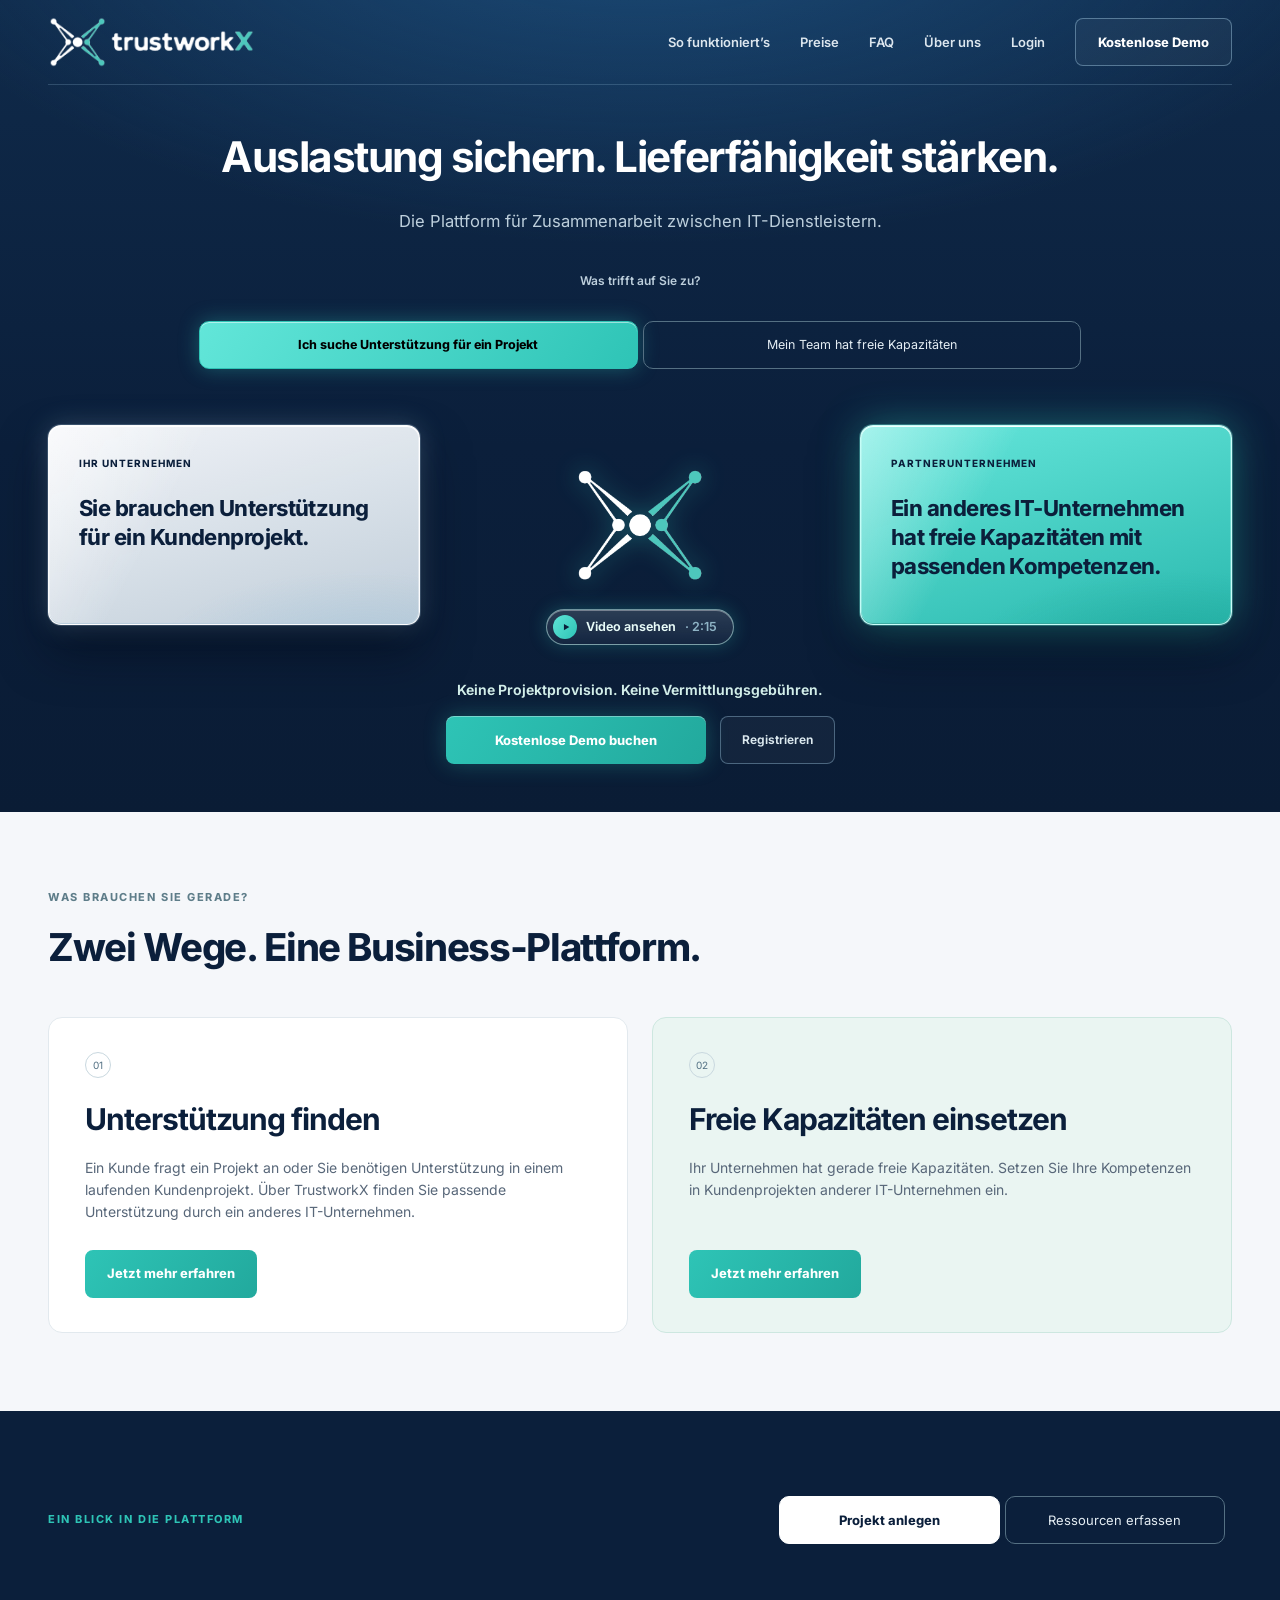
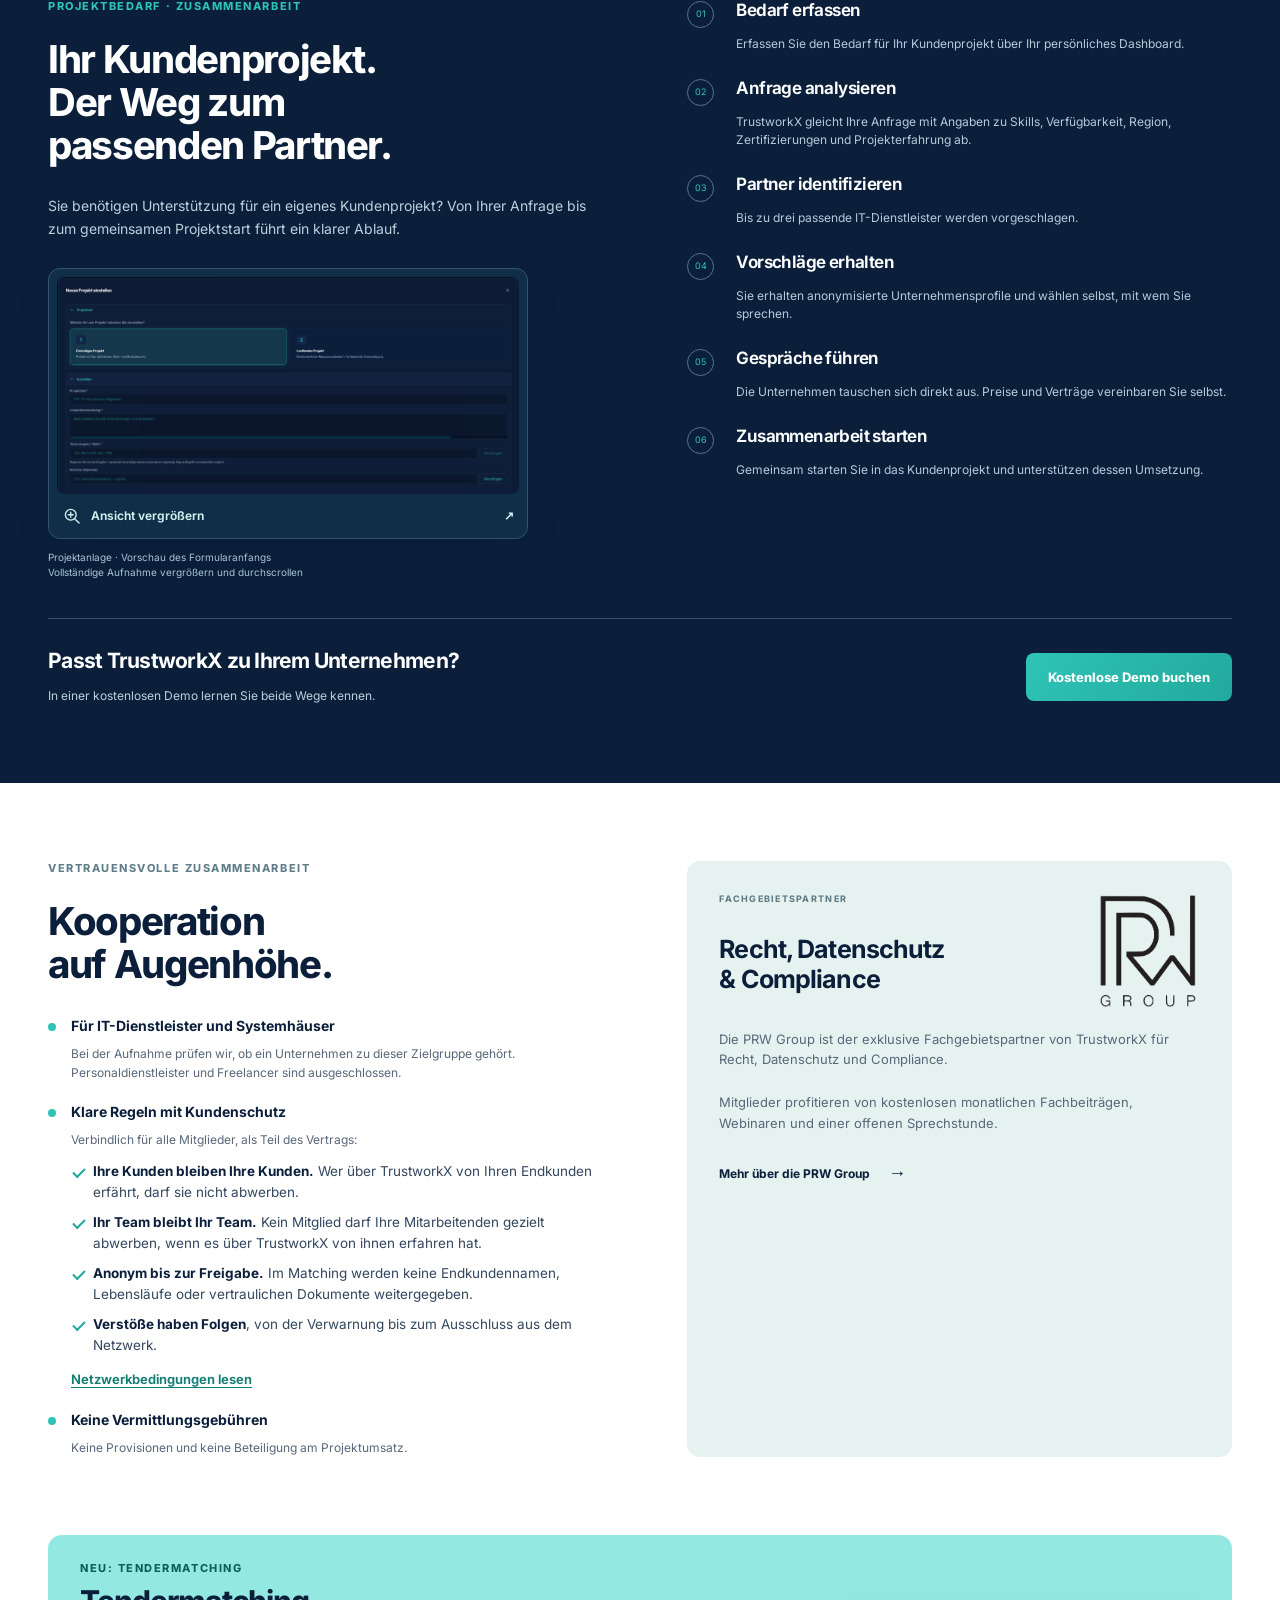
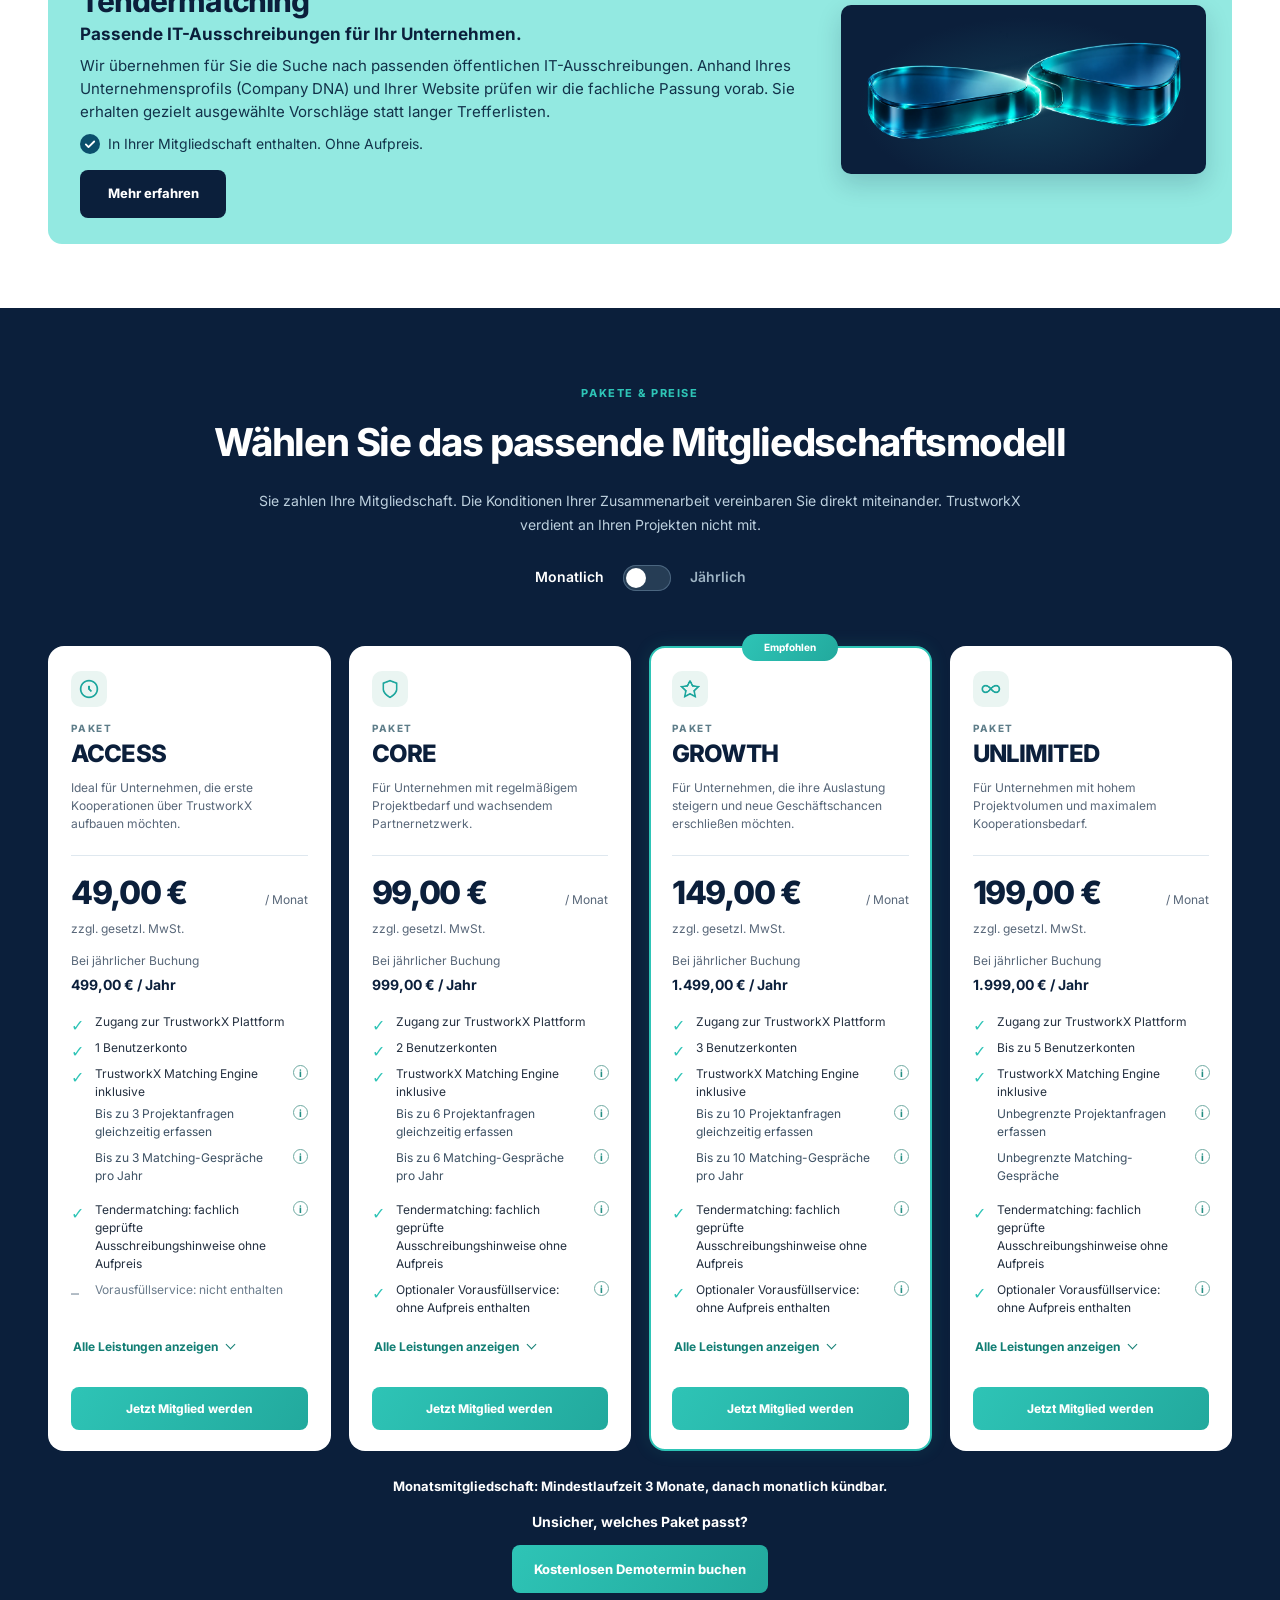
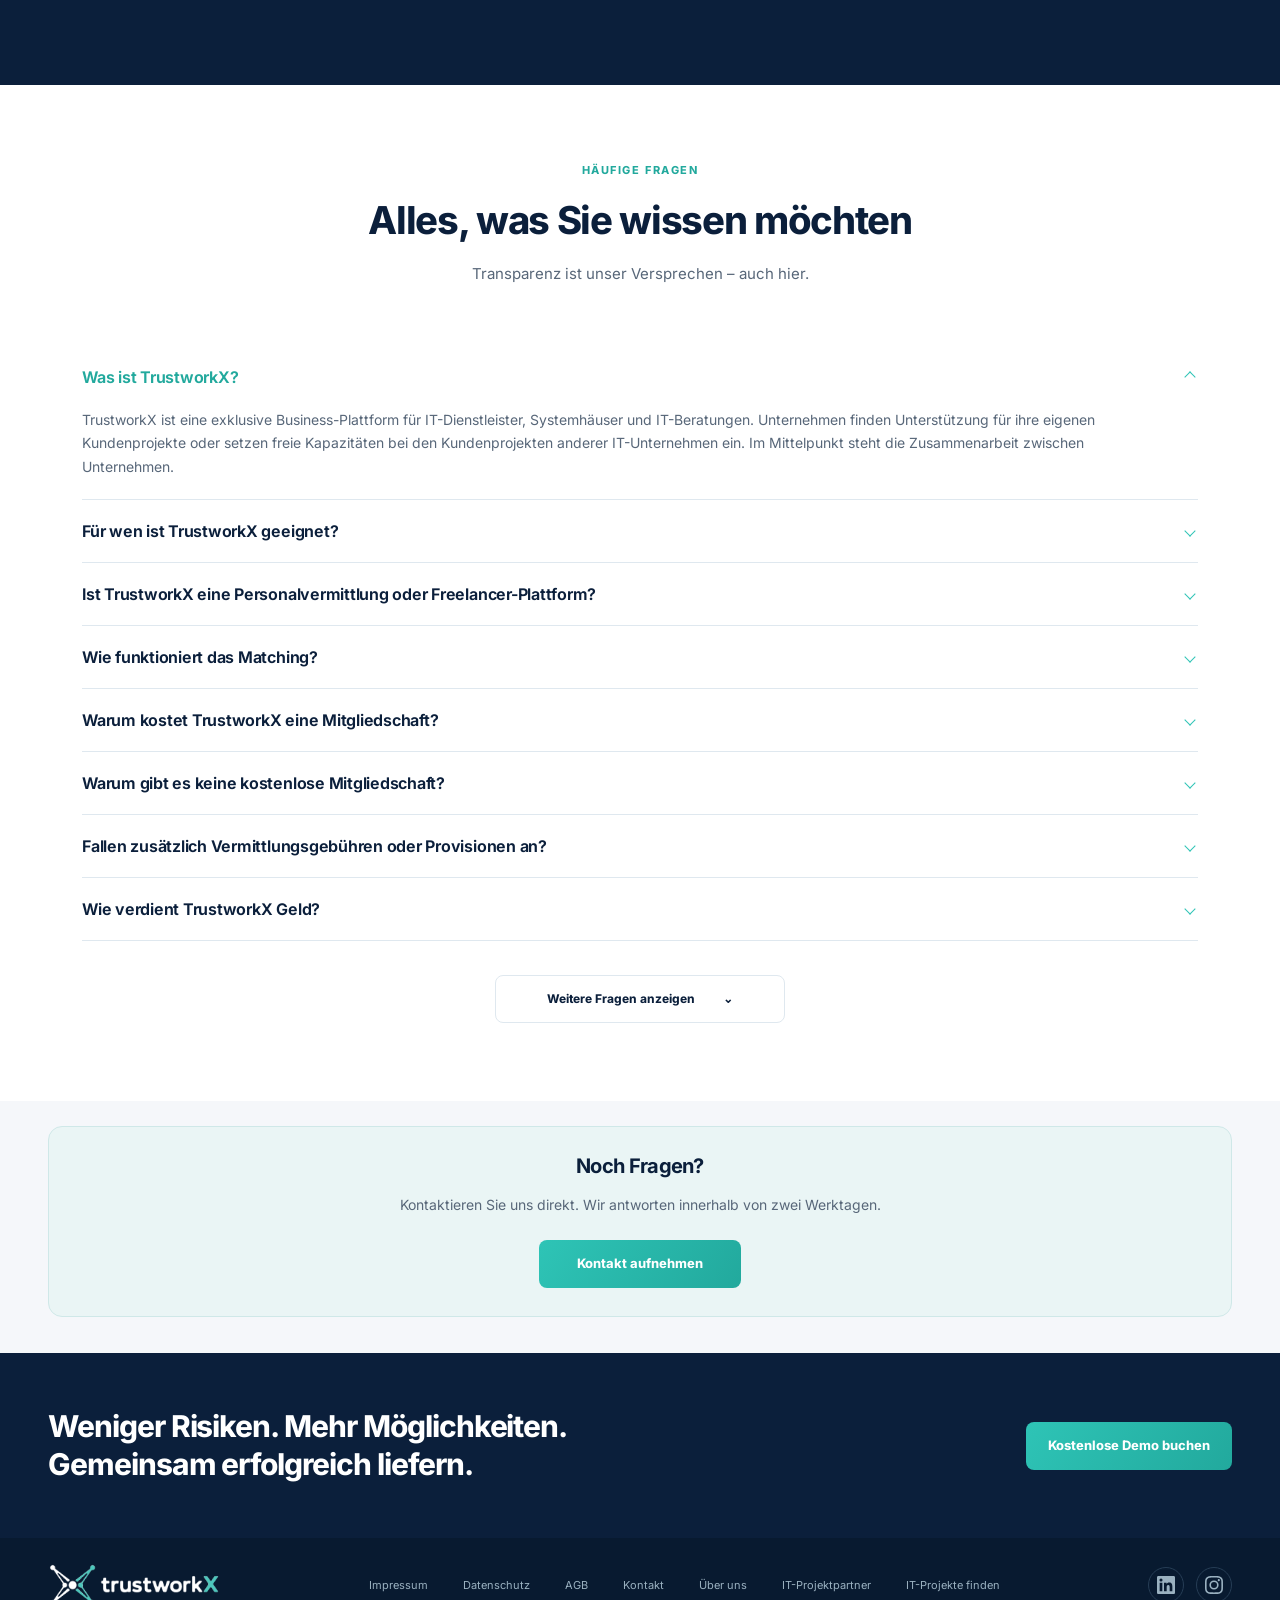
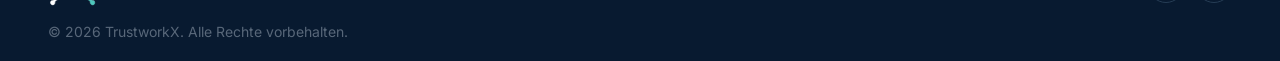
==== commit 8f8b346d: "Header-Video: neue Fassung „TrustworkX in 2 Minuten“ (2:15) - Neues Video mit Untertiteln (720p, 10," ====
--- a/index.html
+++ b/index.html
@@ -66,7 +66,7 @@
 <a class="skip-link" href="#inhalt">Zum Inhalt</a>
 <header class="hero" id="start"><div class="company-orbit" aria-hidden="true"><span class="orbit-company orbit-0"><svg viewBox="0 0 40 40" fill="none" aria-hidden="true"><path d="M8 34V10L24 5V34M24 15H33V34M5 34H36M14 13V16M20 11V14M14 21V24M20 19V22M14 29V34M20 27V34M28 20H29M28 25H29M28 30H29" stroke="currentColor" stroke-width="1.5" stroke-linecap="round" stroke-linejoin="round"/></svg></span><span class="orbit-company orbit-1"><svg viewBox="0 0 40 40" fill="none" aria-hidden="true"><path d="M8 34V10L24 5V34M24 15H33V34M5 34H36M14 13V16M20 11V14M14 21V24M20 19V22M14 29V34M20 27V34M28 20H29M28 25H29M28 30H29" stroke="currentColor" stroke-width="1.5" stroke-linecap="round" stroke-linejoin="round"/></svg></span><span class="orbit-company orbit-2"><svg viewBox="0 0 40 40" fill="none" aria-hidden="true"><path d="M8 34V10L24 5V34M24 15H33V34M5 34H36M14 13V16M20 11V14M14 21V24M20 19V22M14 29V34M20 27V34M28 20H29M28 25H29M28 30H29" stroke="currentColor" stroke-width="1.5" stroke-linecap="round" stroke-linejoin="round"/></svg></span><span class="orbit-company orbit-3"><svg viewBox="0 0 40 40" fill="none" aria-hidden="true"><path d="M8 34V10L24 5V34M24 15H33V34M5 34H36M14 13V16M20 11V14M14 21V24M20 19V22M14 29V34M20 27V34M28 20H29M28 25H29M28 30H29" stroke="currentColor" stroke-width="1.5" stroke-linecap="round" stroke-linejoin="round"/></svg></span><span class="orbit-company orbit-4"><svg viewBox="0 0 40 40" fill="none" aria-hidden="true"><path d="M8 34V10L24 5V34M24 15H33V34M5 34H36M14 13V16M20 11V14M14 21V24M20 19V22M14 29V34M20 27V34M28 20H29M28 25H29M28 30H29" stroke="currentColor" stroke-width="1.5" stroke-linecap="round" stroke-linejoin="round"/></svg></span><span class="orbit-company orbit-5"><svg viewBox="0 0 40 40" fill="none" aria-hidden="true"><path d="M8 34V10L24 5V34M24 15H33V34M5 34H36M14 13V16M20 11V14M14 21V24M20 19V22M14 29V34M20 27V34M28 20H29M28 25H29M28 30H29" stroke="currentColor" stroke-width="1.5" stroke-linecap="round" stroke-linejoin="round"/></svg></span><span class="orbit-company orbit-6"><svg viewBox="0 0 40 40" fill="none" aria-hidden="true"><path d="M8 34V10L24 5V34M24 15H33V34M5 34H36M14 13V16M20 11V14M14 21V24M20 19V22M14 29V34M20 27V34M28 20H29M28 25H29M28 30H29" stroke="currentColor" stroke-width="1.5" stroke-linecap="round" stroke-linejoin="round"/></svg></span><span class="orbit-company orbit-7"><svg viewBox="0 0 40 40" fill="none" aria-hidden="true"><path d="M8 34V10L24 5V34M24 15H33V34M5 34H36M14 13V16M20 11V14M14 21V24M20 19V22M14 29V34M20 27V34M28 20H29M28 25H29M28 30H29" stroke="currentColor" stroke-width="1.5" stroke-linecap="round" stroke-linejoin="round"/></svg></span><span class="company-signal"></span></div><div class="hero-waves" aria-hidden="true"><div class="hero-waves-box"></div></div><div class="wrap"><nav class="navigation" aria-label="Hauptnavigation"><a class="brand" href="#start" aria-label="TrustworkX Start"><img src="assets/logo.png" alt="trustworkX"></a><button class="menu-toggle" aria-expanded="false" aria-controls="nav-links" aria-label="Menü öffnen"><span></span><span></span></button><div class="nav-links" id="nav-links"><a href="#ablauf">So funktioniert’s</a><a href="#preise">Preise</a><a href="#faq">FAQ</a><a href="/ueber-uns.html">Über uns</a><a class="nav-login" href="https://app.trustworkx.de/login">Login</a><a class="button outline" href="https://bookings.cloud.microsoft/book/TrustworkX1@trustworkx.de/?ismsaljsauthenabled" target="_blank" rel="noopener">Kostenlose Demo</a></div></nav>
 <div class="hero-content"><h1>Auslastung sichern. Lieferfähigkeit stärken.</h1><p class="hero-sub">Die Plattform für Zusammenarbeit zwischen IT-Dienstleistern.</p><p class="question">Was trifft auf Sie zu?</p><div class="situation-switch" role="tablist" aria-label="Ihre Situation wählen – beide Optionen sind anklickbar"><button role="tab" aria-selected="true" aria-controls="hero-diagram" id="tab-need" data-situation="need"><span class="segment-label">Ich suche Unterstützung <span>für ein Projekt</span></span></button><button role="tab" aria-selected="false" aria-controls="hero-diagram" id="tab-capacity" data-situation="capacity" tabindex="-1"><span class="segment-label">Mein Team hat freie Kapazitäten</span></button></div>
-<div class="hero-diagram" id="hero-diagram" role="tabpanel" aria-labelledby="tab-need"><article class="company-card own"><p class="eyebrow">Ihr Unternehmen</p><h2>Sie brauchen Unterstützung für ein Kundenprojekt.</h2></article><div class="connection"><img src="assets/logo-x.png" alt="TrustworkX" width="819" height="727"><button type="button" class="video-pill" aria-haspopup="dialog" aria-controls="video-dialog" aria-label="Video ansehen, Länge 1 Minute 27 Sekunden"><span class="video-pill-icon" aria-hidden="true"><svg viewBox="0 0 24 24" focusable="false"><path d="M7 4.5v15l13-7.5z"/></svg></span>Video ansehen <span class="video-pill-time" aria-hidden="true">· 1:27</span></button></div><article class="company-card partner supply"><p class="eyebrow">Partnerunternehmen</p><h2>Ein anderes IT-Unternehmen hat freie Kapazitäten mit passenden Kompetenzen.</h2></article></div>
+<div class="hero-diagram" id="hero-diagram" role="tabpanel" aria-labelledby="tab-need"><article class="company-card own"><p class="eyebrow">Ihr Unternehmen</p><h2>Sie brauchen Unterstützung für ein Kundenprojekt.</h2></article><div class="connection"><img src="assets/logo-x.png" alt="TrustworkX" width="819" height="727"><button type="button" class="video-pill" aria-haspopup="dialog" aria-controls="video-dialog" aria-label="Video ansehen, Länge 2 Minuten 15 Sekunden"><span class="video-pill-icon" aria-hidden="true"><svg viewBox="0 0 24 24" focusable="false"><path d="M7 4.5v15l13-7.5z"/></svg></span>Video ansehen <span class="video-pill-time" aria-hidden="true">· 2:15</span></button></div><article class="company-card partner supply"><p class="eyebrow">Partnerunternehmen</p><h2>Ein anderes IT-Unternehmen hat freie Kapazitäten mit passenden Kompetenzen.</h2></article></div>
 <div class="hero-action"><p class="hero-no-commission">Keine Projektprovision. Keine Vermittlungsgebühren.</p><div class="hero-cta-row"><a class="button teal" href="https://bookings.cloud.microsoft/book/TrustworkX1@trustworkx.de/?ismsaljsauthenabled" target="_blank" rel="noopener">Kostenlose Demo buchen</a><a class="quiet-link" href="#pricing">Registrieren</a></div></div></div></div></header>
 <main id="inhalt"><section class="cases section" id="wege"><div class="wrap"><div class="section-heading"><p class="eyebrow">Was brauchen Sie gerade?</p><h2>Zwei Wege. Eine Business-Plattform.</h2></div><div class="benefit-grid"><article class="benefit-card"><div class="case-copy"><span class="case-number">01</span><h3>Unterstützung finden</h3><p>Ein Kunde fragt ein Projekt an oder Sie benötigen Unterstützung in einem laufenden Kundenprojekt. Über TrustworkX finden Sie passende Unterstützung durch ein anderes IT-Unternehmen.</p><a class="button teal" href="/it-projektpartner.html">Jetzt mehr erfahren</a></div></article><article class="benefit-card"><div class="case-copy"><span class="case-number">02</span><h3>Freie Kapazitäten einsetzen</h3><p>Ihr Unternehmen hat gerade freie Kapazitäten. Setzen Sie Ihre Kompetenzen in Kundenprojekten anderer IT-Unternehmen ein.</p><a class="button teal" href="/it-projekte-finden.html">Jetzt mehr erfahren</a></div></article></div></div></section>
 <section class="platform section dark" id="plattform" data-view="project"><div class="wrap"><div class="platform-heading"><p class="eyebrow">Ein Blick in die Plattform</p><div class="platform-tabs" role="tablist" aria-label="Plattformansicht wechseln – beide Optionen sind anklickbar"><button role="tab" id="platform-tab-project" data-platform="project" aria-controls="ablauf" aria-selected="true"><span class="segment-label">Projekt anlegen</span></button><button role="tab" id="platform-tab-resources" data-platform="resources" aria-controls="ressourcen" aria-selected="false" tabindex="-1"><span class="segment-label">Ressourcen erfassen</span></button></div></div><span id="how-it-works" aria-hidden="true"></span><div class="platform-panel workflow" id="ablauf" role="tabpanel" aria-labelledby="platform-tab-project" tabindex="0"><div class="two-col"><div><p class="eyebrow">Projektbedarf · Zusammenarbeit</p><h2>Ihr Kundenprojekt.<br>Der Weg zum<br>passenden Partner.</h2><p class="section-intro">Sie benötigen Unterstützung für ein eigenes Kundenprojekt? Von Ihrer Anfrage bis zum gemeinsamen Projektstart führt ein klarer Ablauf.</p><figure class="product compact-product"><button class="product-preview" type="button" data-screenshot="assets/projektanlage-vollstaendig.png" data-viewer-fit="width" data-image-title="Projekt anlegen · vollständige Formularansicht" data-image-alt="Vollständige Projekt-Erfassungsmaske aus vier überlappenden Originalaufnahmen: Projektart, Eckdaten, Rahmenbedingungen, Vorschau, Anhänge und Abschlussbuttons." aria-haspopup="dialog" aria-controls="screenshot-dialog"><span class="product-shot project-shot"><img src="assets/projektanlage-vorschau.webp" alt="Originalaufnahme des Formularanfangs mit Projektart und Eckdaten. Die vollständige Maske ist in der vergrößerten Ansicht scrollbar." width="2048" height="962" loading="eager" decoding="async" fetchpriority="low"></span><span class="image-open"><svg viewBox="0 0 24 24" aria-hidden="true"><circle cx="10.5" cy="10.5" r="6.5"/><path d="m15.5 15.5 5 5M7.5 10.5h6M10.5 7.5v6"/></svg>Ansicht vergrößern <span aria-hidden="true">↗</span></span></button><figcaption>Projektanlage · Vorschau des Formularanfangs<br>Vollständige Aufnahme vergrößern und durchscrollen</figcaption></figure></div><ol class="steps"><li><span class="step-number">01</span><div><h3>Bedarf erfassen</h3><p>Erfassen Sie den Bedarf für Ihr Kundenprojekt über Ihr persönliches Dashboard.</p></div></li><li><span class="step-number">02</span><div><h3>Anfrage analysieren</h3><p>TrustworkX gleicht Ihre Anfrage mit Angaben zu Skills, Verfügbarkeit, Region, Zertifizierungen und Projekterfahrung ab.</p></div></li><li><span class="step-number">03</span><div><h3>Partner identifizieren</h3><p>Bis zu drei passende IT-Dienstleister werden vorgeschlagen.</p></div></li><li><span class="step-number">04</span><div><h3>Vorschläge erhalten</h3><p>Sie erhalten anonymisierte Unternehmensprofile und wählen selbst, mit wem Sie sprechen.</p></div></li><li><span class="step-number">05</span><div><h3>Gespräche führen</h3><p>Die Unternehmen tauschen sich direkt aus. Preise und Verträge vereinbaren Sie selbst.</p></div></li><li><span class="step-number">06</span><div><h3>Zusammenarbeit starten</h3><p>Gemeinsam starten Sie in das Kundenprojekt und unterstützen dessen Umsetzung.</p></div></li></ol></div></div><div class="platform-panel resources" id="ressourcen" role="tabpanel" aria-labelledby="platform-tab-resources" tabindex="0" hidden><div class="two-col"><div><p class="eyebrow">Auslastung · freie Ressourcen</p><h2>Freie Kapazitäten?<br>Bringen Sie Ihr Team<br>wieder in Projekte.</h2><p class="section-intro">Nutzen Sie freie Kapazitäten Ihres Teams, um andere IT-Unternehmen bei deren Kundenprojekten zu unterstützen.</p><div class="resource-way"><h3>Projekt-Matching</h3><p>Über das Matching können Sie als passendes IT-Unternehmen für Kundenprojekte anderer Mitglieder vorgeschlagen werden.</p></div><div class="resource-way"><h3>Zusätzlich: Ressourcen im Newsletter</h3><p>Stellen Sie freie Ressourcen anonymisiert im Newsletter an Mitglieder vor. Nur mit Ihrer ausdrücklichen Freigabe im Dashboard. Die Vorstellung erfolgt unabhängig vom Projektmatching.</p></div><p class="privacy-note">Ohne Firmen-, Personen- oder Kontaktdaten. Eine Zusammenarbeit wird nicht garantiert.</p></div><figure class="product compact-product"><button class="product-preview" type="button" data-screenshot="assets/ressourcen-vollstaendig.png" data-viewer-fit="width" data-image-title="Ressourcen erfassen · vollständige Formularansicht" data-image-alt="Vollständige leere Maske Freie Ressource hinzufügen aus zwei überlappenden Originalaufnahmen: Stammdaten, Verfügbarkeit, Skills, Hersteller, Zertifizierungen, Sprachen, Einsatzart, Kurzbeschreibung, PDF-Anhang und Abschlussbuttons." aria-haspopup="dialog" aria-controls="screenshot-dialog"><span class="product-shot resource-entry-shot"><img src="assets/ressourcen-vorschau.webp" alt="Originalaufnahme des Ressourcen-Formularanfangs. Die vollständige Maske ist in der vergrößerten Ansicht scrollbar." width="779" height="895" loading="eager" decoding="async" fetchpriority="low"></span><span class="image-open"><svg viewBox="0 0 24 24" aria-hidden="true"><circle cx="10.5" cy="10.5" r="6.5"/><path d="m15.5 15.5 5 5M7.5 10.5h6M10.5 7.5v6"/></svg>Ansicht vergrößern <span aria-hidden="true">↗</span></span></button><figcaption>Ressourcen erfassen · Vorschau des Formularanfangs<br>Vollständige Aufnahme vergrößern und durchscrollen</figcaption></figure></div></div><div class="case-close"><div><h3>Passt TrustworkX zu Ihrem Unternehmen?</h3><p>In einer kostenlosen Demo lernen Sie beide Wege kennen.</p></div><a class="button teal" href="https://bookings.cloud.microsoft/book/TrustworkX1@trustworkx.de/?ismsaljsauthenabled" target="_blank" rel="noopener">Kostenlose Demo buchen</a></div></div></section>
@@ -76,5 +76,5 @@
 <span id="pricing" aria-hidden="true"></span><section class="pricing section" id="preise"><div class="wrap"><div class="section-heading center"><p class="eyebrow">Pakete & Preise</p><h2>Wählen Sie das passende Mitgliedschaftsmodell</h2></div><p class="membership-principle">Sie zahlen Ihre Mitgliedschaft. Die Konditionen Ihrer Zusammenarbeit vereinbaren Sie direkt miteinander. TrustworkX verdient an Ihren Projekten nicht mit.</p><div class="billing"><span id="monthly-label" class="active">Monatlich</span><button id="billing-toggle" role="switch" aria-checked="false" aria-label="Jährliche Abrechnung"><span></span></button><span id="yearly-label">Jährlich</span></div><div class="pricing-grid"><article class="price-card "><div class="package-icon "><img src="assets/paket-0.png" alt=""></div><div class="eyebrow muted">Paket</div><h3>ACCESS</h3><p class="package-description">Ideal für Unternehmen, die erste Kooperationen über TrustworkX aufbauen möchten.</p><div class="amount"><strong data-month="49,00" data-year="499,00">49,00 €</strong><span class="period">/ Monat</span></div><small>zzgl. gesetzl. MwSt.</small><p class="annual" data-month="49,00" data-year="499,00">Bei jährlicher Buchung<br><b>499,00 € / Jahr</b></p><div class="features-wrap"><ul class="features"><li>Zugang zur TrustworkX Plattform</li><li>1 Benutzerkonto</li><li class="feature-group"><span class="feature-text">TrustworkX Matching Engine inklusive</span><button type="button" class="info-btn" data-feature="engine" data-pop-mode="click" aria-expanded="false" aria-haspopup="dialog" aria-controls="feature-popover" aria-label="Erklärung zu: TrustworkX Matching Engine inklusive"><span aria-hidden="true">i</span></button><ul class="feature-sub"><li><span class="feature-text">Bis zu 3 Projektanfragen gleichzeitig erfassen</span><button type="button" class="info-btn" data-feature="projektanfrage" data-pop-mode="click" aria-expanded="false" aria-haspopup="dialog" aria-controls="feature-popover" aria-label="Erklärung zu: Bis zu 3 Projektanfragen gleichzeitig erfassen"><span aria-hidden="true">i</span></button></li><li><span class="feature-text">Bis zu 3 Matching-Gespräche pro Jahr</span><button type="button" class="info-btn" data-feature="matching" data-pop-mode="click" aria-expanded="false" aria-haspopup="dialog" aria-controls="feature-popover" aria-label="Erklärung zu: Bis zu 3 Matching-Gespräche pro Jahr"><span aria-hidden="true">i</span></button></li></ul></li><li><span class="feature-text">Tendermatching: fachlich geprüfte Ausschreibungshinweise ohne Aufpreis</span><button type="button" class="info-btn" data-feature="tendermatching-kurz" data-pop-mode="click" aria-expanded="false" aria-haspopup="dialog" aria-controls="feature-popover" aria-label="Erklärung zu: Tendermatching: fachlich geprüfte Ausschreibungshinweise ohne Aufpreis"><span aria-hidden="true">i</span></button></li><li class="feature-missing"><span class="feature-text">Vorausfüllservice: nicht enthalten</span></li></ul><button type="button" class="features-toggle" aria-expanded="false" aria-controls="mehr-access"><span class="features-toggle-label">Alle Leistungen anzeigen</span><span class="features-toggle-icon" aria-hidden="true"></span></button><ul class="features features-more" id="mehr-access" hidden><li>Unternehmensprofil</li><li>Persönliches Dashboard</li><li><span class="feature-text">Bearbeitung Ihrer Projektanfragen innerhalb von 48 Stunden</span><button type="button" class="info-btn" data-feature="bearbeitung-48" data-pop-mode="click" aria-expanded="false" aria-haspopup="dialog" aria-controls="feature-popover" aria-label="Erklärung zu: Bearbeitung Ihrer Projektanfragen innerhalb von 48 Stunden"><span aria-hidden="true">i</span></button></li></ul></div><a class="button teal plan-cta" href="checkout.html?plan=ACCESS&amp;interval=month" data-plan="ACCESS">Jetzt Mitglied werden</a></article><article class="price-card "><div class="package-icon "><img src="assets/paket-1.png" alt=""></div><div class="eyebrow muted">Paket</div><h3>CORE</h3><p class="package-description">Für Unternehmen mit regelmäßigem Projektbedarf und wachsendem Partnernetzwerk.</p><div class="amount"><strong data-month="99,00" data-year="999,00">99,00 €</strong><span class="period">/ Monat</span></div><small>zzgl. gesetzl. MwSt.</small><p class="annual" data-month="99,00" data-year="999,00">Bei jährlicher Buchung<br><b>999,00 € / Jahr</b></p><div class="features-wrap"><ul class="features"><li>Zugang zur TrustworkX Plattform</li><li>2 Benutzerkonten</li><li class="feature-group"><span class="feature-text">TrustworkX Matching Engine inklusive</span><button type="button" class="info-btn" data-feature="engine" data-pop-mode="click" aria-expanded="false" aria-haspopup="dialog" aria-controls="feature-popover" aria-label="Erklärung zu: TrustworkX Matching Engine inklusive"><span aria-hidden="true">i</span></button><ul class="feature-sub"><li><span class="feature-text">Bis zu 6 Projektanfragen gleichzeitig erfassen</span><button type="button" class="info-btn" data-feature="projektanfrage" data-pop-mode="click" aria-expanded="false" aria-haspopup="dialog" aria-controls="feature-popover" aria-label="Erklärung zu: Bis zu 6 Projektanfragen gleichzeitig erfassen"><span aria-hidden="true">i</span></button></li><li><span class="feature-text">Bis zu 6 Matching-Gespräche pro Jahr</span><button type="button" class="info-btn" data-feature="matching" data-pop-mode="click" aria-expanded="false" aria-haspopup="dialog" aria-controls="feature-popover" aria-label="Erklärung zu: Bis zu 6 Matching-Gespräche pro Jahr"><span aria-hidden="true">i</span></button></li></ul></li><li><span class="feature-text">Tendermatching: fachlich geprüfte Ausschreibungshinweise ohne Aufpreis</span><button type="button" class="info-btn" data-feature="tendermatching-kurz" data-pop-mode="click" aria-expanded="false" aria-haspopup="dialog" aria-controls="feature-popover" aria-label="Erklärung zu: Tendermatching: fachlich geprüfte Ausschreibungshinweise ohne Aufpreis"><span aria-hidden="true">i</span></button></li><li><span class="feature-text">Optionaler Vorausfüllservice: ohne Aufpreis enthalten</span><button type="button" class="info-btn" data-feature="vorausfuellservice" data-pop-mode="click" aria-expanded="false" aria-haspopup="dialog" aria-controls="feature-popover" aria-label="Erklärung zu: Optionaler Vorausfüllservice: ohne Aufpreis enthalten"><span aria-hidden="true">i</span></button></li></ul><button type="button" class="features-toggle" aria-expanded="false" aria-controls="mehr-core"><span class="features-toggle-label">Alle Leistungen anzeigen</span><span class="features-toggle-icon" aria-hidden="true"></span></button><ul class="features features-more" id="mehr-core" hidden><li>Unternehmensprofil</li><li>Persönliches Dashboard</li><li><span class="feature-text">Bearbeitung Ihrer Projektanfragen innerhalb von 48 Stunden</span><button type="button" class="info-btn" data-feature="bearbeitung-48" data-pop-mode="click" aria-expanded="false" aria-haspopup="dialog" aria-controls="feature-popover" aria-label="Erklärung zu: Bearbeitung Ihrer Projektanfragen innerhalb von 48 Stunden"><span aria-hidden="true">i</span></button></li></ul></div><a class="button teal plan-cta" href="checkout.html?plan=CORE&amp;interval=month" data-plan="CORE">Jetzt Mitglied werden</a></article><article class="price-card recommended"><span class="recommend">Empfohlen</span><div class="package-icon "><img src="assets/paket-2.png" alt=""></div><div class="eyebrow muted">Paket</div><h3>GROWTH</h3><p class="package-description">Für Unternehmen, die ihre Auslastung steigern und neue Geschäftschancen erschließen möchten.</p><div class="amount"><strong data-month="149,00" data-year="1.499,00">149,00 €</strong><span class="period">/ Monat</span></div><small>zzgl. gesetzl. MwSt.</small><p class="annual" data-month="149,00" data-year="1.499,00">Bei jährlicher Buchung<br><b>1.499,00 € / Jahr</b></p><div class="features-wrap"><ul class="features"><li>Zugang zur TrustworkX Plattform</li><li>3 Benutzerkonten</li><li class="feature-group"><span class="feature-text">TrustworkX Matching Engine inklusive</span><button type="button" class="info-btn" data-feature="engine" data-pop-mode="click" aria-expanded="false" aria-haspopup="dialog" aria-controls="feature-popover" aria-label="Erklärung zu: TrustworkX Matching Engine inklusive"><span aria-hidden="true">i</span></button><ul class="feature-sub"><li><span class="feature-text">Bis zu 10 Projektanfragen gleichzeitig erfassen</span><button type="button" class="info-btn" data-feature="projektanfrage" data-pop-mode="click" aria-expanded="false" aria-haspopup="dialog" aria-controls="feature-popover" aria-label="Erklärung zu: Bis zu 10 Projektanfragen gleichzeitig erfassen"><span aria-hidden="true">i</span></button></li><li><span class="feature-text">Bis zu 10 Matching-Gespräche pro Jahr</span><button type="button" class="info-btn" data-feature="matching" data-pop-mode="click" aria-expanded="false" aria-haspopup="dialog" aria-controls="feature-popover" aria-label="Erklärung zu: Bis zu 10 Matching-Gespräche pro Jahr"><span aria-hidden="true">i</span></button></li></ul></li><li><span class="feature-text">Tendermatching: fachlich geprüfte Ausschreibungshinweise ohne Aufpreis</span><button type="button" class="info-btn" data-feature="tendermatching-kurz" data-pop-mode="click" aria-expanded="false" aria-haspopup="dialog" aria-controls="feature-popover" aria-label="Erklärung zu: Tendermatching: fachlich geprüfte Ausschreibungshinweise ohne Aufpreis"><span aria-hidden="true">i</span></button></li><li><span class="feature-text">Optionaler Vorausfüllservice: ohne Aufpreis enthalten</span><button type="button" class="info-btn" data-feature="vorausfuellservice" data-pop-mode="click" aria-expanded="false" aria-haspopup="dialog" aria-controls="feature-popover" aria-label="Erklärung zu: Optionaler Vorausfüllservice: ohne Aufpreis enthalten"><span aria-hidden="true">i</span></button></li></ul><button type="button" class="features-toggle" aria-expanded="false" aria-controls="mehr-growth"><span class="features-toggle-label">Alle Leistungen anzeigen</span><span class="features-toggle-icon" aria-hidden="true"></span></button><ul class="features features-more" id="mehr-growth" hidden><li>Unternehmensprofil</li><li>Persönliches Dashboard</li><li><span class="feature-text">Priorisierte Bearbeitung Ihrer Projektanfragen innerhalb von 24 Stunden</span><button type="button" class="info-btn" data-feature="bearbeitung-24" data-pop-mode="click" aria-expanded="false" aria-haspopup="dialog" aria-controls="feature-popover" aria-label="Erklärung zu: Priorisierte Bearbeitung Ihrer Projektanfragen innerhalb von 24 Stunden"><span aria-hidden="true">i</span></button></li></ul></div><a class="button teal plan-cta" href="checkout.html?plan=GROWTH&amp;interval=month" data-plan="GROWTH">Jetzt Mitglied werden</a></article><article class="price-card "><div class="package-icon navy"><img src="assets/paket-3.png" alt=""></div><div class="eyebrow muted">Paket</div><h3>UNLIMITED</h3><p class="package-description">Für Unternehmen mit hohem Projektvolumen und maximalem Kooperationsbedarf.</p><div class="amount"><strong data-month="199,00" data-year="1.999,00">199,00 €</strong><span class="period">/ Monat</span></div><small>zzgl. gesetzl. MwSt.</small><p class="annual" data-month="199,00" data-year="1.999,00">Bei jährlicher Buchung<br><b>1.999,00 € / Jahr</b></p><div class="features-wrap"><ul class="features"><li>Zugang zur TrustworkX Plattform</li><li>Bis zu 5 Benutzerkonten</li><li class="feature-group"><span class="feature-text">TrustworkX Matching Engine inklusive</span><button type="button" class="info-btn" data-feature="engine" data-pop-mode="click" aria-expanded="false" aria-haspopup="dialog" aria-controls="feature-popover" aria-label="Erklärung zu: TrustworkX Matching Engine inklusive"><span aria-hidden="true">i</span></button><ul class="feature-sub"><li><span class="feature-text">Unbegrenzte Projektanfragen erfassen</span><button type="button" class="info-btn" data-feature="projektanfrage" data-pop-mode="click" aria-expanded="false" aria-haspopup="dialog" aria-controls="feature-popover" aria-label="Erklärung zu: Unbegrenzte Projektanfragen erfassen"><span aria-hidden="true">i</span></button></li><li><span class="feature-text">Unbegrenzte Matching-Gespräche</span><button type="button" class="info-btn" data-feature="matching" data-pop-mode="click" aria-expanded="false" aria-haspopup="dialog" aria-controls="feature-popover" aria-label="Erklärung zu: Unbegrenzte Matching-Gespräche"><span aria-hidden="true">i</span></button></li></ul></li><li><span class="feature-text">Tendermatching: fachlich geprüfte Ausschreibungshinweise ohne Aufpreis</span><button type="button" class="info-btn" data-feature="tendermatching-kurz" data-pop-mode="click" aria-expanded="false" aria-haspopup="dialog" aria-controls="feature-popover" aria-label="Erklärung zu: Tendermatching: fachlich geprüfte Ausschreibungshinweise ohne Aufpreis"><span aria-hidden="true">i</span></button></li><li><span class="feature-text">Optionaler Vorausfüllservice: ohne Aufpreis enthalten</span><button type="button" class="info-btn" data-feature="vorausfuellservice" data-pop-mode="click" aria-expanded="false" aria-haspopup="dialog" aria-controls="feature-popover" aria-label="Erklärung zu: Optionaler Vorausfüllservice: ohne Aufpreis enthalten"><span aria-hidden="true">i</span></button></li></ul><button type="button" class="features-toggle" aria-expanded="false" aria-controls="mehr-unlimited"><span class="features-toggle-label">Alle Leistungen anzeigen</span><span class="features-toggle-icon" aria-hidden="true"></span></button><ul class="features features-more" id="mehr-unlimited" hidden><li>Unternehmensprofil</li><li>Persönliches Dashboard</li><li><span class="feature-text">Priorisierte Bearbeitung Ihrer Projektanfragen innerhalb von 24 Stunden</span><button type="button" class="info-btn" data-feature="bearbeitung-24" data-pop-mode="click" aria-expanded="false" aria-haspopup="dialog" aria-controls="feature-popover" aria-label="Erklärung zu: Priorisierte Bearbeitung Ihrer Projektanfragen innerhalb von 24 Stunden"><span aria-hidden="true">i</span></button></li></ul></div><a class="button teal plan-cta" href="checkout.html?plan=UNLIMITED&amp;interval=month" data-plan="UNLIMITED">Jetzt Mitglied werden</a></article></div><div class="price-after"><p id="monthly-membership-term"><b>Monatsmitgliedschaft: Mindestlaufzeit 3 Monate, danach monatlich kündbar.</b></p><p id="annual-membership-term" hidden><b>12 Monate Laufzeit, kündbar bis 3 Monate vor Ablauf.</b></p><p><b>Unsicher, welches Paket passt?</b><br><a class="button teal" href="https://bookings.cloud.microsoft/book/TrustworkX1@trustworkx.de/?ismsaljsauthenabled" target="_blank" rel="noopener">Kostenlosen Demotermin buchen</a></p></div></div></section>
 <section class="faq section" id="faq"><div class="wrap"><div class="section-heading center"><p class="eyebrow">Häufige Fragen</p><h2>Alles, was Sie wissen möchten</h2><p>Transparenz ist unser Versprechen – auch hier.</p></div><div class="faq-list"><details class="faq-item "  open><summary>Was ist TrustworkX?<span class="chevron" aria-hidden="true"></span></summary><p>TrustworkX ist eine exklusive Business-Plattform für IT-Dienstleister, Systemhäuser und IT-Beratungen. Unternehmen finden Unterstützung für ihre eigenen Kundenprojekte oder setzen freie Kapazitäten bei den Kundenprojekten anderer IT-Unternehmen ein. Im Mittelpunkt steht die Zusammenarbeit zwischen Unternehmen.</p></details><details class="faq-item "  ><summary>Für wen ist TrustworkX geeignet?<span class="chevron" aria-hidden="true"></span></summary><p>Für IT-Dienstleister und Systemhäuser jeder Größe, vom spezialisierten Beratungshaus bis zum mittelständischen Systemhaus. Personaldienstleister und Freelancer sind ausgeschlossen.</p></details><details class="faq-item "  ><summary>Ist TrustworkX eine Personalvermittlung oder Freelancer-Plattform?<span class="chevron" aria-hidden="true"></span></summary><p>Nein. Die Plattform unterstützt ausschließlich Kooperationen zwischen IT-Dienstleistern und Systemhäusern. Personaldienstleister und Freelancer sind ausgeschlossen. Verträge und Preise vereinbaren die Unternehmen direkt.</p></details><details class="faq-item "  ><summary>Wie funktioniert das Matching?<span class="chevron" aria-hidden="true"></span></summary><p>Sie erfassen Ihren Projekt- oder Kapazitätsbedarf im Dashboard. TrustworkX analysiert die Anfrage und schlägt bis zu drei passende Unternehmen vor. Sie entscheiden selbst, mit wem Sie sprechen möchten.</p></details><details class="faq-item "  ><summary>Warum kostet TrustworkX eine Mitgliedschaft?<span class="chevron" aria-hidden="true"></span></summary><p>Die Mitgliedschaften finanzieren die Prüfung, ob neue Unternehmen zur Zielgruppe gehören, die Weiterentwicklung der Plattform und professionelles Matching.</p></details><details class="faq-item "  ><summary>Warum gibt es keine kostenlose Mitgliedschaft?<span class="chevron" aria-hidden="true"></span></summary><p>TrustworkX möchte kein offenes Massenportal schaffen. Die kostenpflichtige Mitgliedschaft richtet sich an Unternehmen, die an langfristigen Kooperationen interessiert sind.</p></details><details class="faq-item "  ><summary>Fallen zusätzlich Vermittlungsgebühren oder Provisionen an?<span class="chevron" aria-hidden="true"></span></summary><p>Nein. Matching-Leistungen sind im Rahmen des jeweiligen Pakets enthalten. TrustworkX erhebt keine Vermittlungsprovisionen und beteiligt sich nicht am Umsatz Ihrer Projekte.</p></details><details class="faq-item "  ><summary>Wie verdient TrustworkX Geld?<span class="chevron" aria-hidden="true"></span></summary><p>TrustworkX finanziert sich ausschließlich über Mitgliedschaften und verfolgt keine Interessen an einzelnen Projekten oder Vertragsabschlüssen.</p></details><details class="faq-item extra-faq" hidden ><summary>Werden meine Kunden oder Projekte veröffentlicht?<span class="chevron" aria-hidden="true"></span></summary><p>Nein. Kundennamen und sensible Projektdetails werden nicht veröffentlicht. Für das Matching werden nur die zur Identifikation geeigneter Partner erforderlichen Informationen genutzt.</p></details><details class="faq-item extra-faq" hidden ><summary>Wie werden meine Unternehmensdaten geschützt?<span class="chevron" aria-hidden="true"></span></summary><p>Andere Mitglieder können Unternehmensprofile und Kontaktdaten nicht allgemein einsehen. Zunächst werden anonymisierte Kompetenzen gezeigt; Kontaktdaten werden bei Zusammenführung freigegeben. Anonymisierte Ressourcenprofile erscheinen nur nach ausdrücklicher Dashboard-Freigabe im Mitglieder-Newsletter. Eine Rücknahme gilt für künftige Ausgaben.</p></details><details class="faq-item extra-faq" hidden ><summary>Was wird bei der Aufnahme geprüft?<span class="chevron" aria-hidden="true"></span></summary><p>Bei der Aufnahme prüfen wir, ob ein Unternehmen zur Zielgruppe der IT-Dienstleister und Systemhäuser gehört. Personaldienstleister und Freelancer sind ausgeschlossen.</p></details><details class="faq-item extra-faq" hidden ><summary>Was passiert, wenn kein passender Partner gefunden wird?<span class="chevron" aria-hidden="true"></span></summary><p>Ist aktuell kein geeigneter Partner verfügbar, entstehen keine zusätzlichen Kosten. TrustworkX informiert transparent über den Status der Anfrage.</p></details><details class="faq-item extra-faq" hidden ><summary>Garantiert TrustworkX neue Projekte oder die Vermittlung freier Ressourcen?<span class="chevron" aria-hidden="true"></span></summary><p>Nein. Eine Zusammenarbeit ist nicht garantiert. Sie hängt unter anderem von Anforderungen, Verfügbarkeit, Zeitpunkt und den Entscheidungen der beteiligten Unternehmen ab.</p></details><details class="faq-item extra-faq" hidden ><summary>Kann ich meine Mitgliedschaft kündigen?<span class="chevron" aria-hidden="true"></span></summary><p>Ja. Bei monatlicher Abrechnung beträgt die Mindestlaufzeit drei Monate, danach ist die Mitgliedschaft monatlich kündbar. Jahresmitgliedschaften laufen zwölf Monate und verlängern sich um weitere zwölf Monate, wenn sie nicht drei Monate vor Laufzeitende gekündigt werden. Dafür bieten sie einen Preisvorteil.</p></details><details class="faq-item extra-faq" hidden ><summary>Wie schnell kann ich starten?<span class="chevron" aria-hidden="true"></span></summary><p>Nach Registrierung und Freischaltung als IT-Dienstleister oder Systemhaus können Sie Ihr Profil vervollständigen und Projektanfragen erfassen oder Kooperationspartner finden.</p></details><details class="faq-item extra-faq" hidden ><summary>Warum TrustworkX statt klassischer Vermittlungsplattformen?<span class="chevron" aria-hidden="true"></span></summary><p>Zusammenarbeit zwischen IT-Dienstleistern und Systemhäusern, keine Vermittlungsprovisionen, vertrauliches Matching und direkte Vertragsbeziehungen bilden das Modell von TrustworkX.</p></details></div><button class="button faq-more" id="faq-more" aria-expanded="false">Weitere Fragen anzeigen <span aria-hidden="true">⌄</span></button></div></section><section class="contact-section"><div class="wrap contact-box"><h3>Noch Fragen?</h3><p>Kontaktieren Sie uns direkt. Wir antworten innerhalb von zwei Werktagen.</p><a class="button teal" href="mailto:info@trustworkx.de?subject=Kontaktanfrage%20TrustworkX">Kontakt aufnehmen</a></div></section><section class="closing dark"><div class="wrap"><h2>Weniger Risiken. Mehr Möglichkeiten.<br>Gemeinsam erfolgreich liefern.</h2><a class="button teal" href="https://bookings.cloud.microsoft/book/TrustworkX1@trustworkx.de/?ismsaljsauthenabled" target="_blank" rel="noopener">Kostenlose Demo buchen</a></div></section></main>
 <footer><div class="wrap footer-content"><a href="#start" class="brand"><img src="assets/logo.png" alt="trustworkX"></a><nav aria-label="Rechtliche Informationen"><a href="/impressum.html">Impressum</a><a href="/datenschutz.html">Datenschutz</a><a href="/agb.html">AGB</a><a href="mailto:info@trustworkx.de?subject=Kontaktanfrage%20TrustworkX">Kontakt</a><a href="/ueber-uns.html">Über uns</a><a href="/it-projektpartner.html">IT-Projektpartner</a><a href="/it-projekte-finden.html">IT-Projekte finden</a></nav><div class="footer-social"><a href="https://www.linkedin.com/company/trustworkx" target="_blank" rel="noopener" aria-label="TrustworkX auf LinkedIn (öffnet in neuem Tab)"><svg viewBox="0 0 24 24" width="18" height="18" fill="currentColor" aria-hidden="true" focusable="false"><path d="M20.447 20.452h-3.554v-5.569c0-1.328-.027-3.037-1.852-3.037-1.853 0-2.136 1.445-2.136 2.939v5.667H9.351V9h3.414v1.561h.046c.477-.9 1.637-1.85 3.37-1.85 3.601 0 4.267 2.37 4.267 5.455v6.286zM5.337 7.433a2.062 2.062 0 0 1-2.063-2.065 2.064 2.064 0 1 1 2.063 2.065zm1.782 13.019H3.555V9h3.564v11.452zM22.225 0H1.771C.792 0 0 .774 0 1.729v20.542C0 23.227.792 24 1.771 24h20.451C23.2 24 24 23.227 24 22.271V1.729C24 .774 23.2 0 22.222 0h.003z"/></svg></a><a href="https://www.instagram.com/trustworkx.de/" target="_blank" rel="noopener" aria-label="TrustworkX auf Instagram (öffnet in neuem Tab)"><svg viewBox="0 0 24 24" width="18" height="18" fill="currentColor" aria-hidden="true" focusable="false"><path d="M12 0C8.741 0 8.333.014 7.053.072 5.775.132 4.905.333 4.14.63c-.789.306-1.459.717-2.126 1.384S.936 3.35.63 4.14C.333 4.905.131 5.775.072 7.053.014 8.333 0 8.741 0 12c0 3.259.014 3.668.072 4.948.06 1.277.261 2.148.558 2.912.306.789.717 1.459 1.384 2.126.667.666 1.336 1.079 2.126 1.384.766.296 1.636.499 2.913.558C8.333 23.986 8.741 24 12 24c3.259 0 3.668-.014 4.948-.072 1.277-.06 2.148-.262 2.912-.558.789-.306 1.459-.718 2.126-1.384.666-.667 1.079-1.335 1.384-2.126.296-.765.499-1.636.558-2.913.058-1.28.072-1.688.072-4.947 0-3.259-.014-3.668-.072-4.948-.06-1.277-.262-2.148-.558-2.912-.306-.789-.718-1.459-1.384-2.126C21.319 1.347 20.651.935 19.86.63c-.765-.297-1.636-.499-2.913-.558C15.667.014 15.259 0 12 0zm0 2.162c3.204 0 3.584.012 4.849.07 1.17.054 1.805.249 2.228.415.562.217.96.477 1.382.896.419.42.679.819.896 1.381.164.422.36 1.057.413 2.227.058 1.266.07 1.646.07 4.85s-.012 3.584-.07 4.849c-.053 1.17-.249 1.805-.413 2.227-.217.562-.477.96-.896 1.382-.42.419-.82.679-1.382.896-.423.164-1.058.36-2.228.413-1.265.058-1.645.07-4.849.07s-3.584-.012-4.849-.07c-1.17-.053-1.805-.249-2.228-.413-.562-.217-.96-.477-1.382-.896-.419-.42-.679-.82-.896-1.382-.164-.423-.36-1.058-.413-2.228-.058-1.265-.07-1.645-.07-4.849s.012-3.584.07-4.849c.053-1.17.249-1.805.413-2.228.217-.562.477-.96.896-1.382.42-.419.82-.679 1.382-.896.423-.164 1.058-.36 2.228-.413 1.265-.058 1.645-.07 4.849-.07zm0 3.676a6.162 6.162 0 1 0 0 12.324 6.162 6.162 0 0 0 0-12.324zM12 16a4 4 0 1 1 0-8 4 4 0 0 1 0 8zm6.406-11.845a1.44 1.44 0 1 0 0 2.881 1.44 1.44 0 0 0 0-2.881z"/></svg></a></div></div><p class="wrap footer-copy">© 2026 TrustworkX. Alle Rechte vorbehalten.</p></footer>
-<dialog id="screenshot-dialog" class="screenshot-dialog" aria-labelledby="screenshot-title" aria-describedby="screenshot-help"><h2 id="screenshot-title" class="visually-hidden">Plattformansicht</h2><button type="button" class="screenshot-close" aria-label="Bildansicht schließen" autofocus><svg viewBox="0 0 24 24" aria-hidden="true"><path d="m6 6 12 12M18 6 6 18"/></svg></button><div class="image-stage" tabindex="0" role="region" aria-label="Originalaufnahme. Mit Mausrad, Trackpad, Wischen oder Pfeiltasten scrollen. Zum Vergrößern Bild auswählen."><div class="image-canvas"><button type="button" class="image-zoom-target" aria-label="Bild vergrößern"><img id="screenshot-image" alt="" draggable="false"></button></div></div><p id="screenshot-help" class="visually-hidden">Bild anklicken oder mit Enter vergrößern und wieder einpassen. Mit Mausrad, Trackpad, Wischen oder Pfeiltasten scrollen. Mobil mit zwei Fingern zoomen. Vergrößertes Bild ziehen oder wischen. + / − zoomt, 0 passt das Bild ein. Escape schließt die Ansicht.</p></dialog><div class="visually-hidden"><p id="feature-help-projektanfrage">Erfassen Sie Ihren konkreten Bedarf an externen IT-Kompetenzen in Ihrem Dashboard. TrustworkX prüft Ihre Anfrage und identifiziert passende Partnerunternehmen für ein mögliches Matching-Gespräch. Ihr Paket bestimmt, wie viele eigene Projektanfragen gleichzeitig aktiv sein können. Sobald eine Anfrage abgeschlossen ist, wird der Platz wieder frei. Ihre Projektanfragen selbst verbrauchen kein Jahreskontingent.</p><p id="feature-help-matching">Ein Matching-Gespräch entsteht, wenn TrustworkX erfolgreich den Kontakt zwischen Ihnen und einem passenden Partnerunternehmen herstellt und ein Erstgespräch vereinbart wird – aus Ihrer eigenen Projektanfrage oder weil Sie einem anderen Unternehmen als Partner vorgeschlagen werden. Erst dann wird ein Matching-Gespräch von Ihrem Jahreskontingent abgezogen. Kommt kein Gespräch zustande, bleibt Ihr Kontingent unverändert.</p><p id="feature-help-engine">Sie erfassen Ihr Projekt oder Ihren Kapazitätsbedarf über Ihr persönliches Dashboard. Anschließend analysiert TrustworkX Ihre Anfrage und identifiziert passende Unternehmen auf der Business-Plattform. Sie erhalten bis zu drei geeignete Vorschläge und entscheiden selbst, mit wem Sie in Kontakt treten möchten.</p><p id="feature-help-bearbeitung-48">Projektanfragen werden innerhalb von 48 Stunden geprüft und anschließend in den Matching-Prozess aufgenommen.</p><p id="feature-help-tendermatching">Öffentliche IT-Ausschreibungen können neue Geschäftschancen eröffnen. Die Suche und die erste Einordnung kosten jedoch Zeit. Tendermatching unterstützt Sie dabei, passende Chancen zu erkennen und fundiert über eine Teilnahme zu entscheiden. Schritt 1 – Passende Ausschreibungen finden: Wir übernehmen für Sie die Suche nach passenden öffentlichen IT-Ausschreibungen. Schritt 2 – Anforderungen verstehen: Wir prüfen den konkreten Bedarf, die geforderten Leistungen und Skills sowie die Anforderungen der einzelnen Lose. Schritt 3 – Fachliche Passung prüfen: Wir gleichen die Anforderungen mit Ihrer Company DNA und den Informationen auf Ihrer Unternehmenswebsite ab. Sie erhalten nur Hinweise, die wir für Ihr Unternehmen und das jeweilige Los als fachlich passend geprüft haben. Offene Nachweise oder ungeklärte Anforderungen machen wir transparent. Schritt 4 – Unterlagen prüfen und entscheiden: Sie erhalten aufbereitete Informationen, Fristen und Zugang zu den Originalunterlagen. Sie prüfen die Unterlagen und entscheiden selbst, ob Sie teilnehmen möchten. Schritt 5 – Bei Bedarf Unterstützung nutzen: Ab Core können Sie den optionalen Vorausfüllservice ohne Aufpreis nutzen. Wir bereiten geeignete Formularfelder anhand verfügbarer, nichtvertraulicher Angaben vor. Vertrauliche Inhalte ergänzen Sie selbst. Die abschließende Prüfung, Ergänzung und Einreichung bleiben bei Ihnen. Fehlen Kompetenzen oder Kapazitäten? Erfassen Sie einen Projektbedarf auf TrustworkX. Über das bestehende Partnermatching können passende Unternehmen zur Unterstützung vorgeschlagen werden. Halten Sie Ihre Company DNA aktuell, damit wir die fachliche Passung möglichst gut beurteilen können. Ausschreibungshinweise sind nicht exklusiv und ersetzen nicht Ihre eigene Prüfung der Teilnahmevoraussetzungen. Eine bestimmte Anzahl an Hinweisen, eine erfolgreiche Partnersuche oder ein Zuschlag sind nicht garantiert. TrustworkX reicht keine Angebote für Sie ein.</p><p id="feature-help-vorausfuellservice">Der Vorausfüllservice unterstützt bei geeigneten Formularfeldern anhand verfügbarer, nichtvertraulicher Angaben. Prüfung, Ergänzung und Einreichung übernimmt das Mitgliedsunternehmen.</p><p id="feature-help-bearbeitung-24">Projektanfragen werden priorisiert innerhalb von 24 Stunden geprüft und anschließend in den Matching-Prozess aufgenommen.</p></div><dialog id="video-dialog" class="video-dialog" aria-label="TrustworkX im Video"><button type="button" class="video-dialog-close" aria-label="Video schließen">×</button><div class="video-dialog-box"><video class="video-dialog-player" controls playsinline preload="none" data-src="/assets/video/trustworkx-video-1080.mp4" data-src-small="/assets/video/trustworkx-video-720.mp4" data-poster="/assets/video/trustworkx-video-poster.jpg"></video><span class="video-dialog-loader" aria-hidden="true"></span></div></dialog><aside class="feature-popover" id="feature-popover" role="dialog" aria-modal="false" aria-labelledby="feature-popover-title" hidden><button type="button" class="feature-popover-close" aria-label="Erklärung schließen">×</button><h3 id="feature-popover-title"></h3><div class="feature-popover-copy"></div></aside><script src="/js/start.js?v=259a175b"></script><script src="/js/start-integration.js?v=81a84b9f"></script><script src="/js/video-dialog.js?v=17ee5a38"></script>
+<dialog id="screenshot-dialog" class="screenshot-dialog" aria-labelledby="screenshot-title" aria-describedby="screenshot-help"><h2 id="screenshot-title" class="visually-hidden">Plattformansicht</h2><button type="button" class="screenshot-close" aria-label="Bildansicht schließen" autofocus><svg viewBox="0 0 24 24" aria-hidden="true"><path d="m6 6 12 12M18 6 6 18"/></svg></button><div class="image-stage" tabindex="0" role="region" aria-label="Originalaufnahme. Mit Mausrad, Trackpad, Wischen oder Pfeiltasten scrollen. Zum Vergrößern Bild auswählen."><div class="image-canvas"><button type="button" class="image-zoom-target" aria-label="Bild vergrößern"><img id="screenshot-image" alt="" draggable="false"></button></div></div><p id="screenshot-help" class="visually-hidden">Bild anklicken oder mit Enter vergrößern und wieder einpassen. Mit Mausrad, Trackpad, Wischen oder Pfeiltasten scrollen. Mobil mit zwei Fingern zoomen. Vergrößertes Bild ziehen oder wischen. + / − zoomt, 0 passt das Bild ein. Escape schließt die Ansicht.</p></dialog><div class="visually-hidden"><p id="feature-help-projektanfrage">Erfassen Sie Ihren konkreten Bedarf an externen IT-Kompetenzen in Ihrem Dashboard. TrustworkX prüft Ihre Anfrage und identifiziert passende Partnerunternehmen für ein mögliches Matching-Gespräch. Ihr Paket bestimmt, wie viele eigene Projektanfragen gleichzeitig aktiv sein können. Sobald eine Anfrage abgeschlossen ist, wird der Platz wieder frei. Ihre Projektanfragen selbst verbrauchen kein Jahreskontingent.</p><p id="feature-help-matching">Ein Matching-Gespräch entsteht, wenn TrustworkX erfolgreich den Kontakt zwischen Ihnen und einem passenden Partnerunternehmen herstellt und ein Erstgespräch vereinbart wird – aus Ihrer eigenen Projektanfrage oder weil Sie einem anderen Unternehmen als Partner vorgeschlagen werden. Erst dann wird ein Matching-Gespräch von Ihrem Jahreskontingent abgezogen. Kommt kein Gespräch zustande, bleibt Ihr Kontingent unverändert.</p><p id="feature-help-engine">Sie erfassen Ihr Projekt oder Ihren Kapazitätsbedarf über Ihr persönliches Dashboard. Anschließend analysiert TrustworkX Ihre Anfrage und identifiziert passende Unternehmen auf der Business-Plattform. Sie erhalten bis zu drei geeignete Vorschläge und entscheiden selbst, mit wem Sie in Kontakt treten möchten.</p><p id="feature-help-bearbeitung-48">Projektanfragen werden innerhalb von 48 Stunden geprüft und anschließend in den Matching-Prozess aufgenommen.</p><p id="feature-help-tendermatching">Öffentliche IT-Ausschreibungen können neue Geschäftschancen eröffnen. Die Suche und die erste Einordnung kosten jedoch Zeit. Tendermatching unterstützt Sie dabei, passende Chancen zu erkennen und fundiert über eine Teilnahme zu entscheiden. Schritt 1 – Passende Ausschreibungen finden: Wir übernehmen für Sie die Suche nach passenden öffentlichen IT-Ausschreibungen. Schritt 2 – Anforderungen verstehen: Wir prüfen den konkreten Bedarf, die geforderten Leistungen und Skills sowie die Anforderungen der einzelnen Lose. Schritt 3 – Fachliche Passung prüfen: Wir gleichen die Anforderungen mit Ihrer Company DNA und den Informationen auf Ihrer Unternehmenswebsite ab. Sie erhalten nur Hinweise, die wir für Ihr Unternehmen und das jeweilige Los als fachlich passend geprüft haben. Offene Nachweise oder ungeklärte Anforderungen machen wir transparent. Schritt 4 – Unterlagen prüfen und entscheiden: Sie erhalten aufbereitete Informationen, Fristen und Zugang zu den Originalunterlagen. Sie prüfen die Unterlagen und entscheiden selbst, ob Sie teilnehmen möchten. Schritt 5 – Bei Bedarf Unterstützung nutzen: Ab Core können Sie den optionalen Vorausfüllservice ohne Aufpreis nutzen. Wir bereiten geeignete Formularfelder anhand verfügbarer, nichtvertraulicher Angaben vor. Vertrauliche Inhalte ergänzen Sie selbst. Die abschließende Prüfung, Ergänzung und Einreichung bleiben bei Ihnen. Fehlen Kompetenzen oder Kapazitäten? Erfassen Sie einen Projektbedarf auf TrustworkX. Über das bestehende Partnermatching können passende Unternehmen zur Unterstützung vorgeschlagen werden. Halten Sie Ihre Company DNA aktuell, damit wir die fachliche Passung möglichst gut beurteilen können. Ausschreibungshinweise sind nicht exklusiv und ersetzen nicht Ihre eigene Prüfung der Teilnahmevoraussetzungen. Eine bestimmte Anzahl an Hinweisen, eine erfolgreiche Partnersuche oder ein Zuschlag sind nicht garantiert. TrustworkX reicht keine Angebote für Sie ein.</p><p id="feature-help-vorausfuellservice">Der Vorausfüllservice unterstützt bei geeigneten Formularfeldern anhand verfügbarer, nichtvertraulicher Angaben. Prüfung, Ergänzung und Einreichung übernimmt das Mitgliedsunternehmen.</p><p id="feature-help-bearbeitung-24">Projektanfragen werden priorisiert innerhalb von 24 Stunden geprüft und anschließend in den Matching-Prozess aufgenommen.</p></div><dialog id="video-dialog" class="video-dialog" aria-label="TrustworkX im Video"><button type="button" class="video-dialog-close" aria-label="Video schließen">×</button><div class="video-dialog-box"><video class="video-dialog-player" controls playsinline preload="none" data-src="/assets/video/trustworkx-video.mp4" data-poster="/assets/video/trustworkx-video-poster.jpg"></video><span class="video-dialog-loader" aria-hidden="true"></span></div></dialog><aside class="feature-popover" id="feature-popover" role="dialog" aria-modal="false" aria-labelledby="feature-popover-title" hidden><button type="button" class="feature-popover-close" aria-label="Erklärung schließen">×</button><h3 id="feature-popover-title"></h3><div class="feature-popover-copy"></div></aside><script src="/js/start.js?v=259a175b"></script><script src="/js/start-integration.js?v=81a84b9f"></script><script src="/js/video-dialog.js?v=f7b39998"></script>
 <script type="module" src="/js/header-waves.js?v=b35f4c20"></script></body></html>
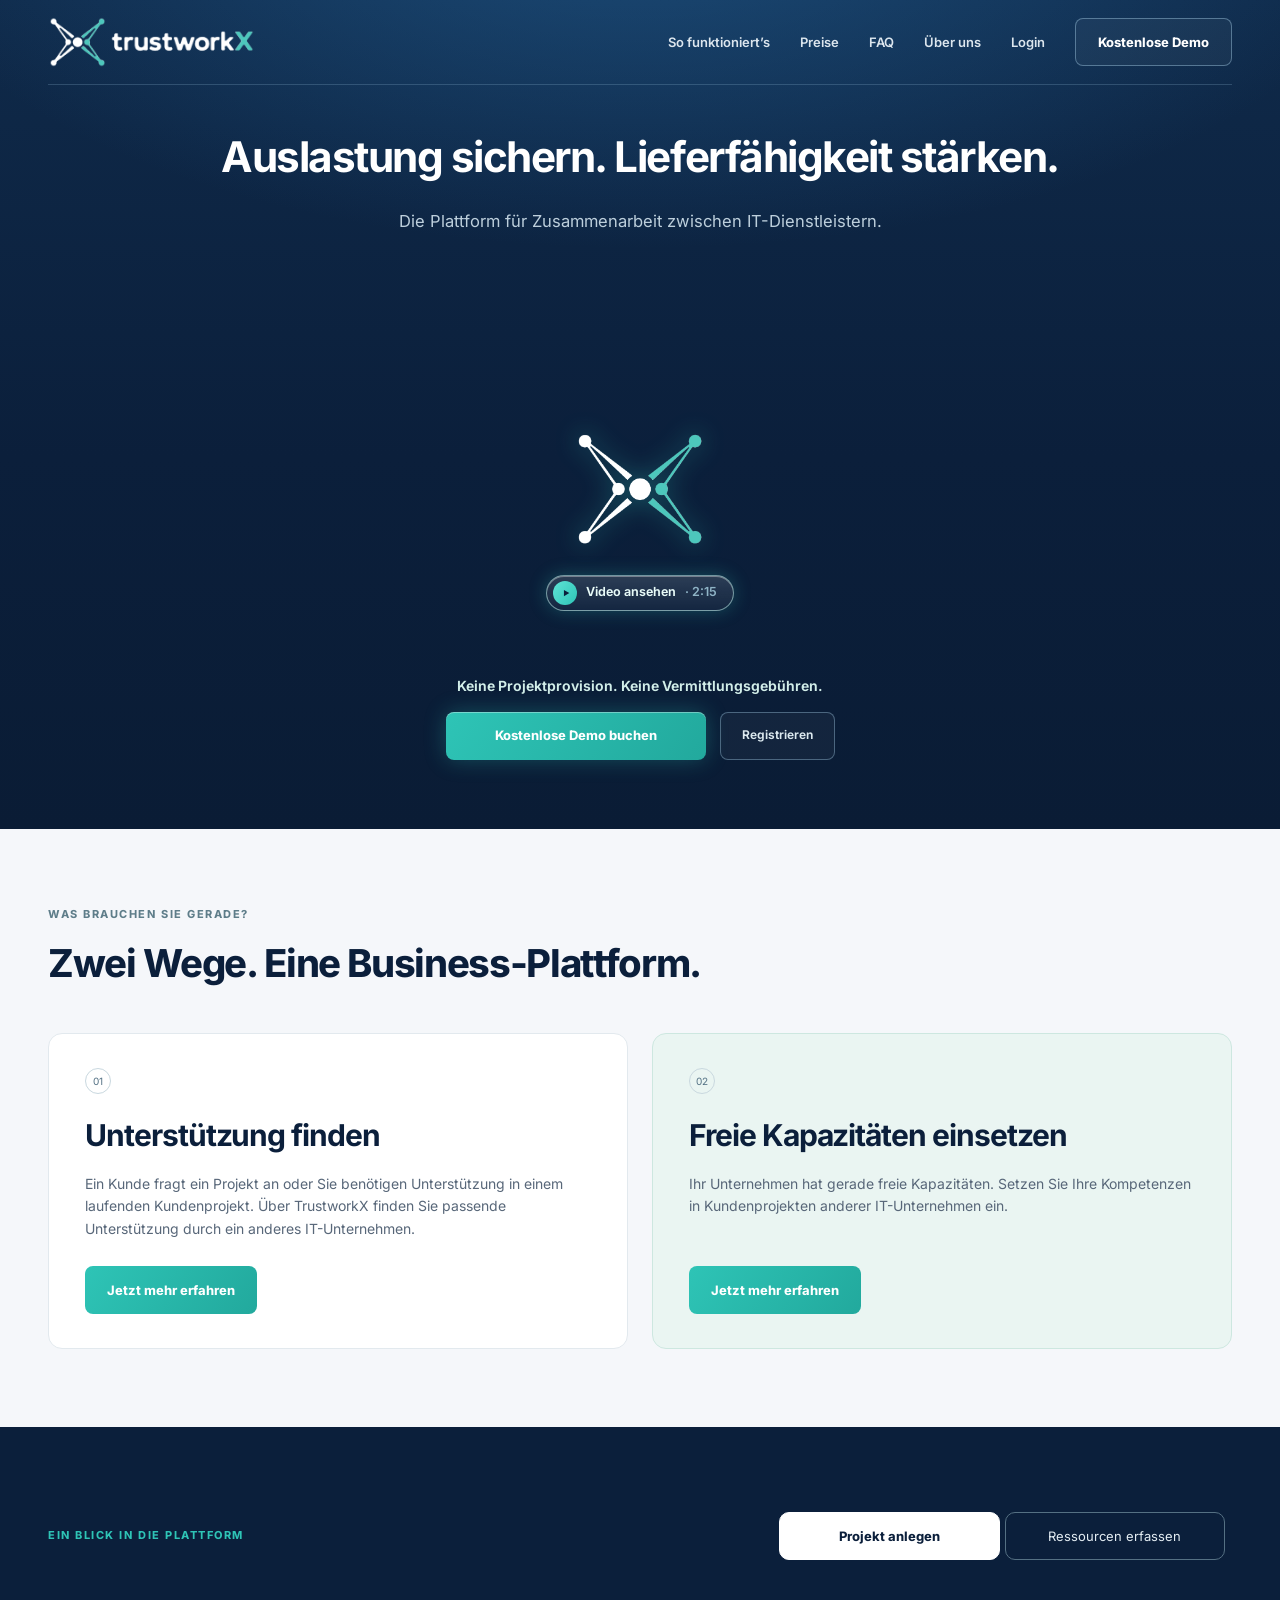
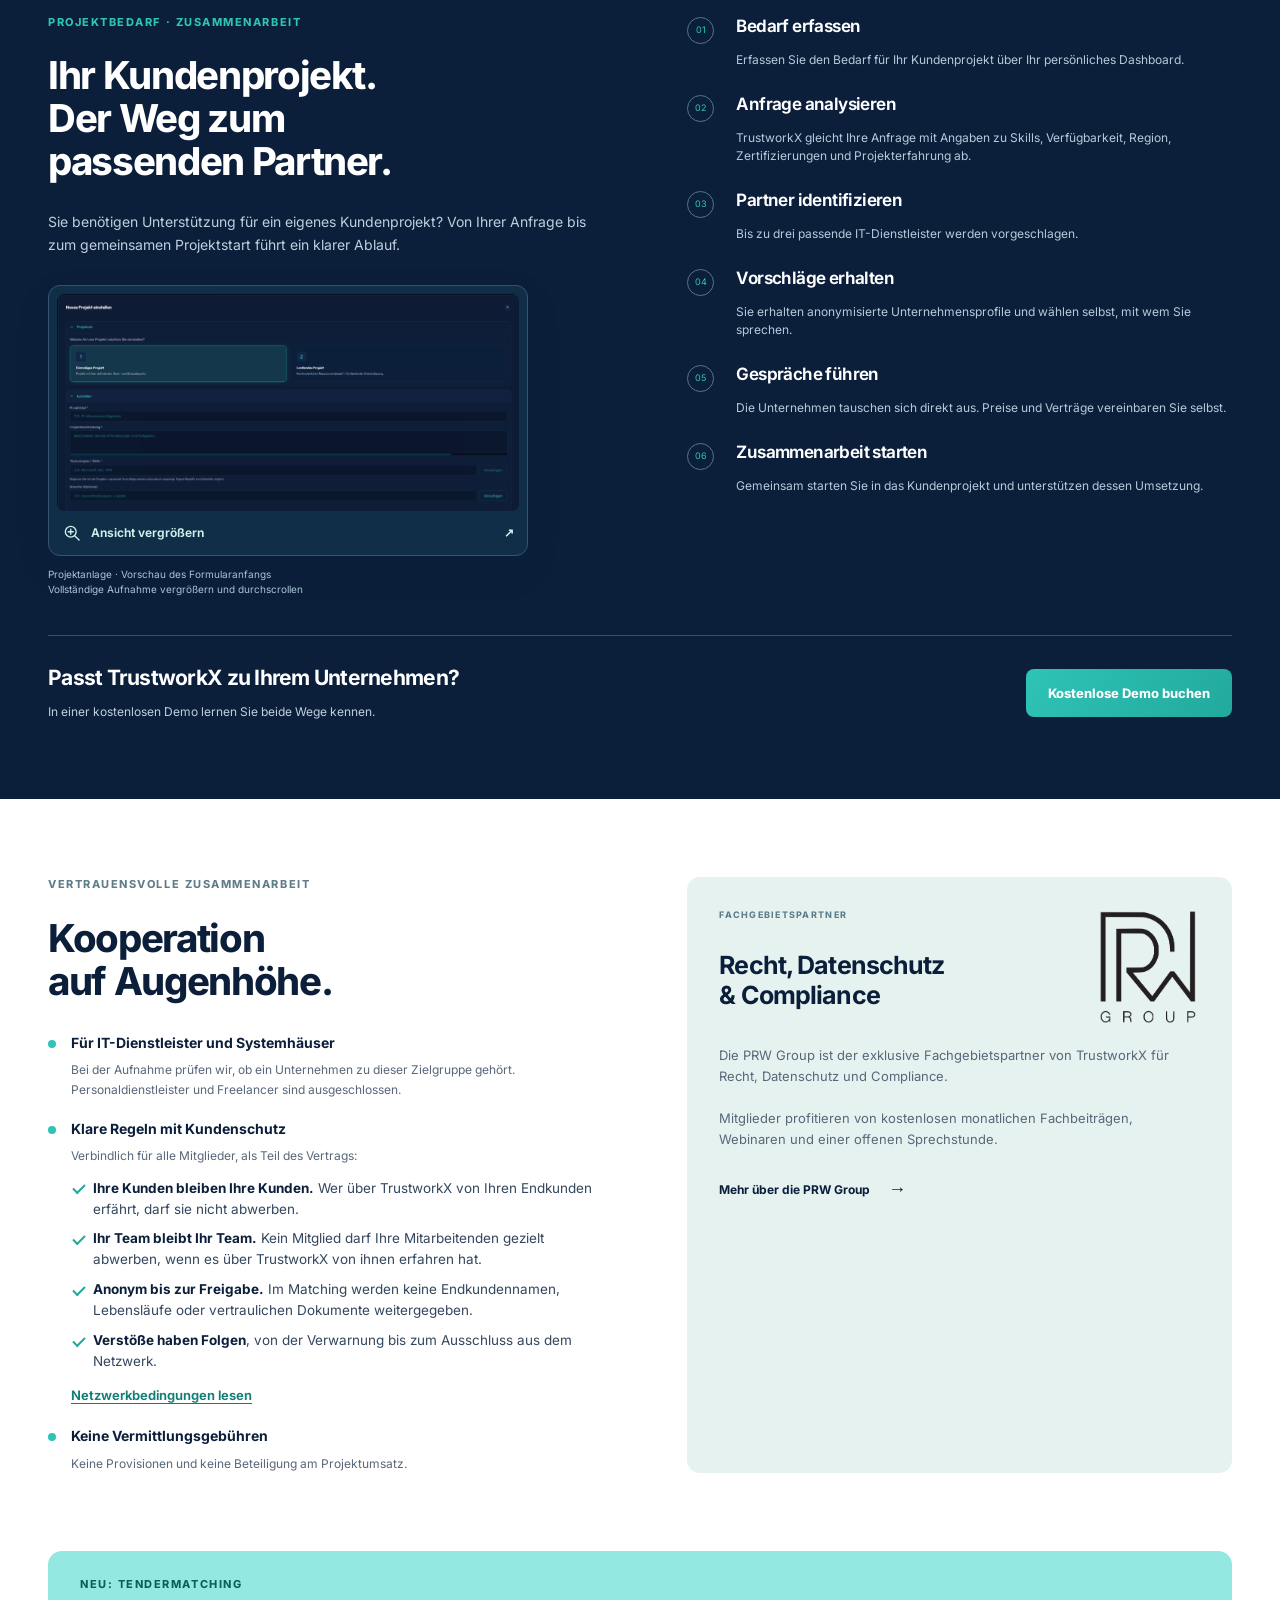
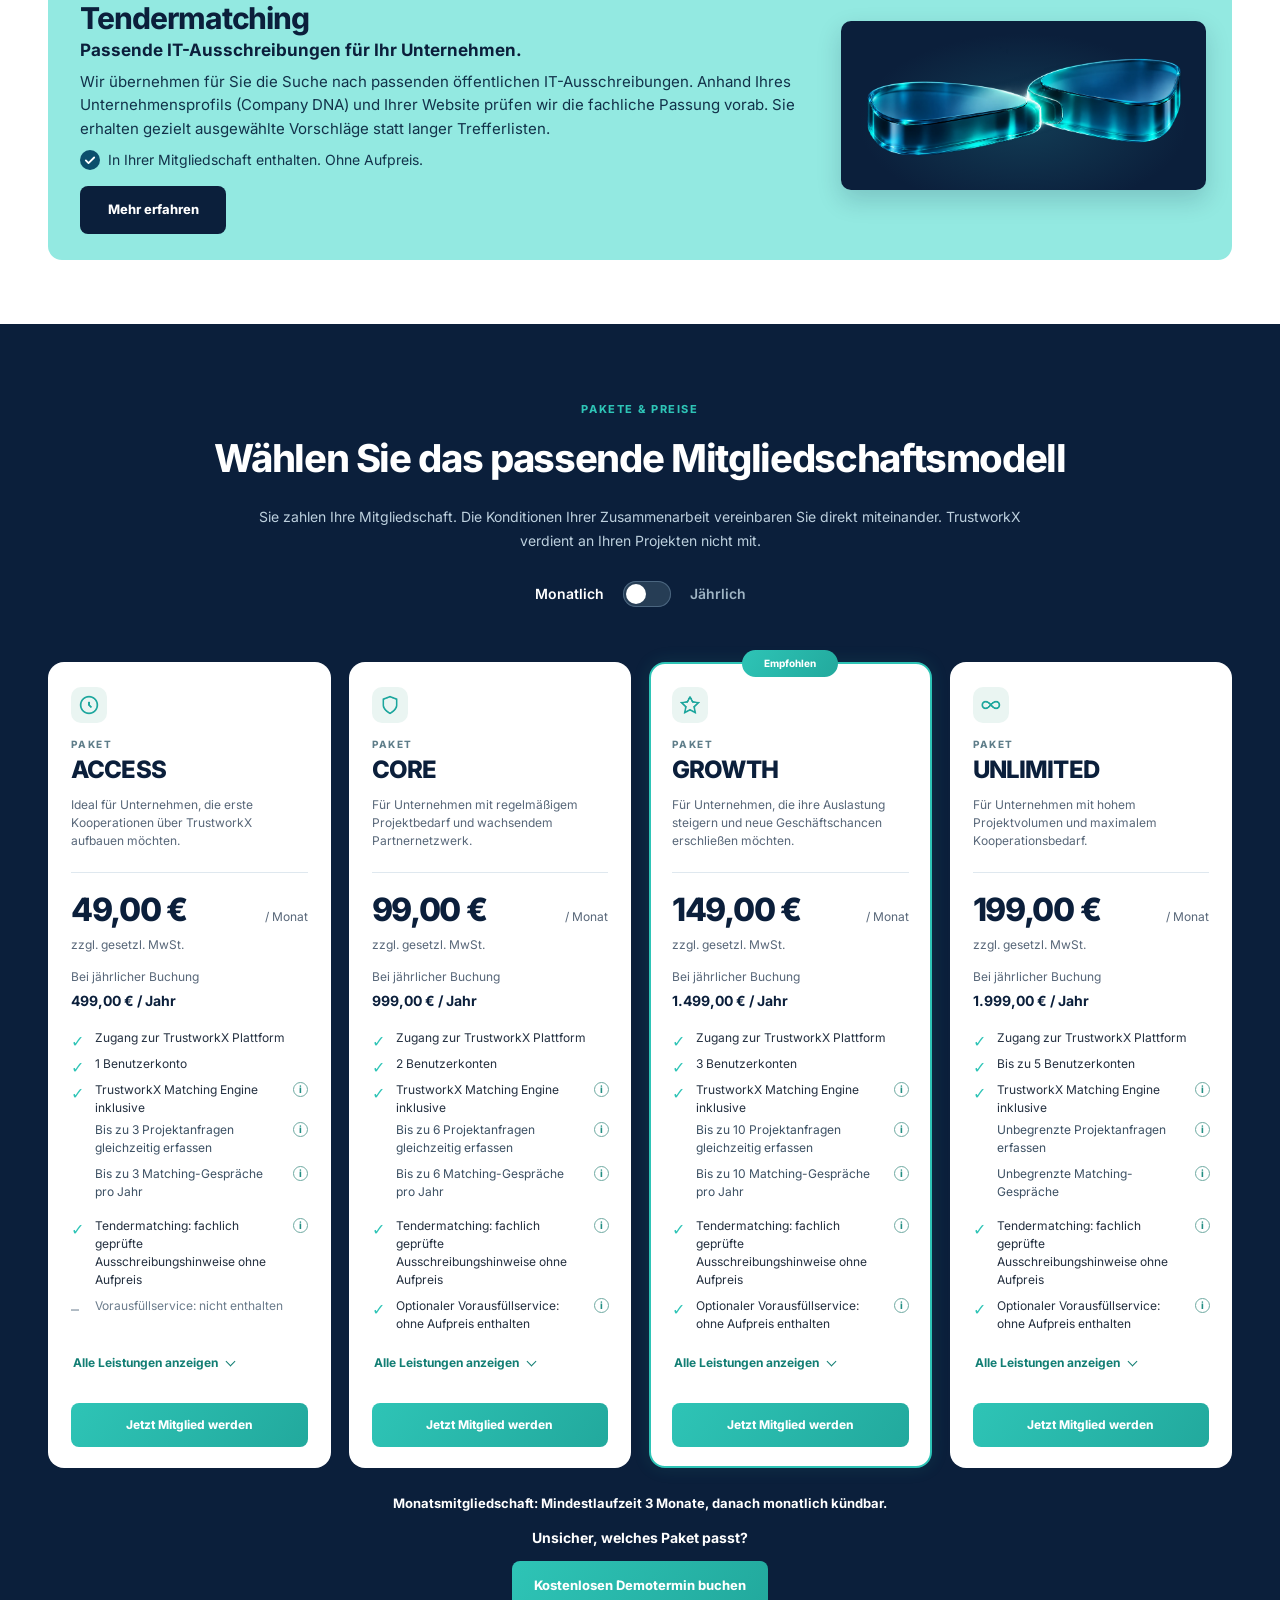
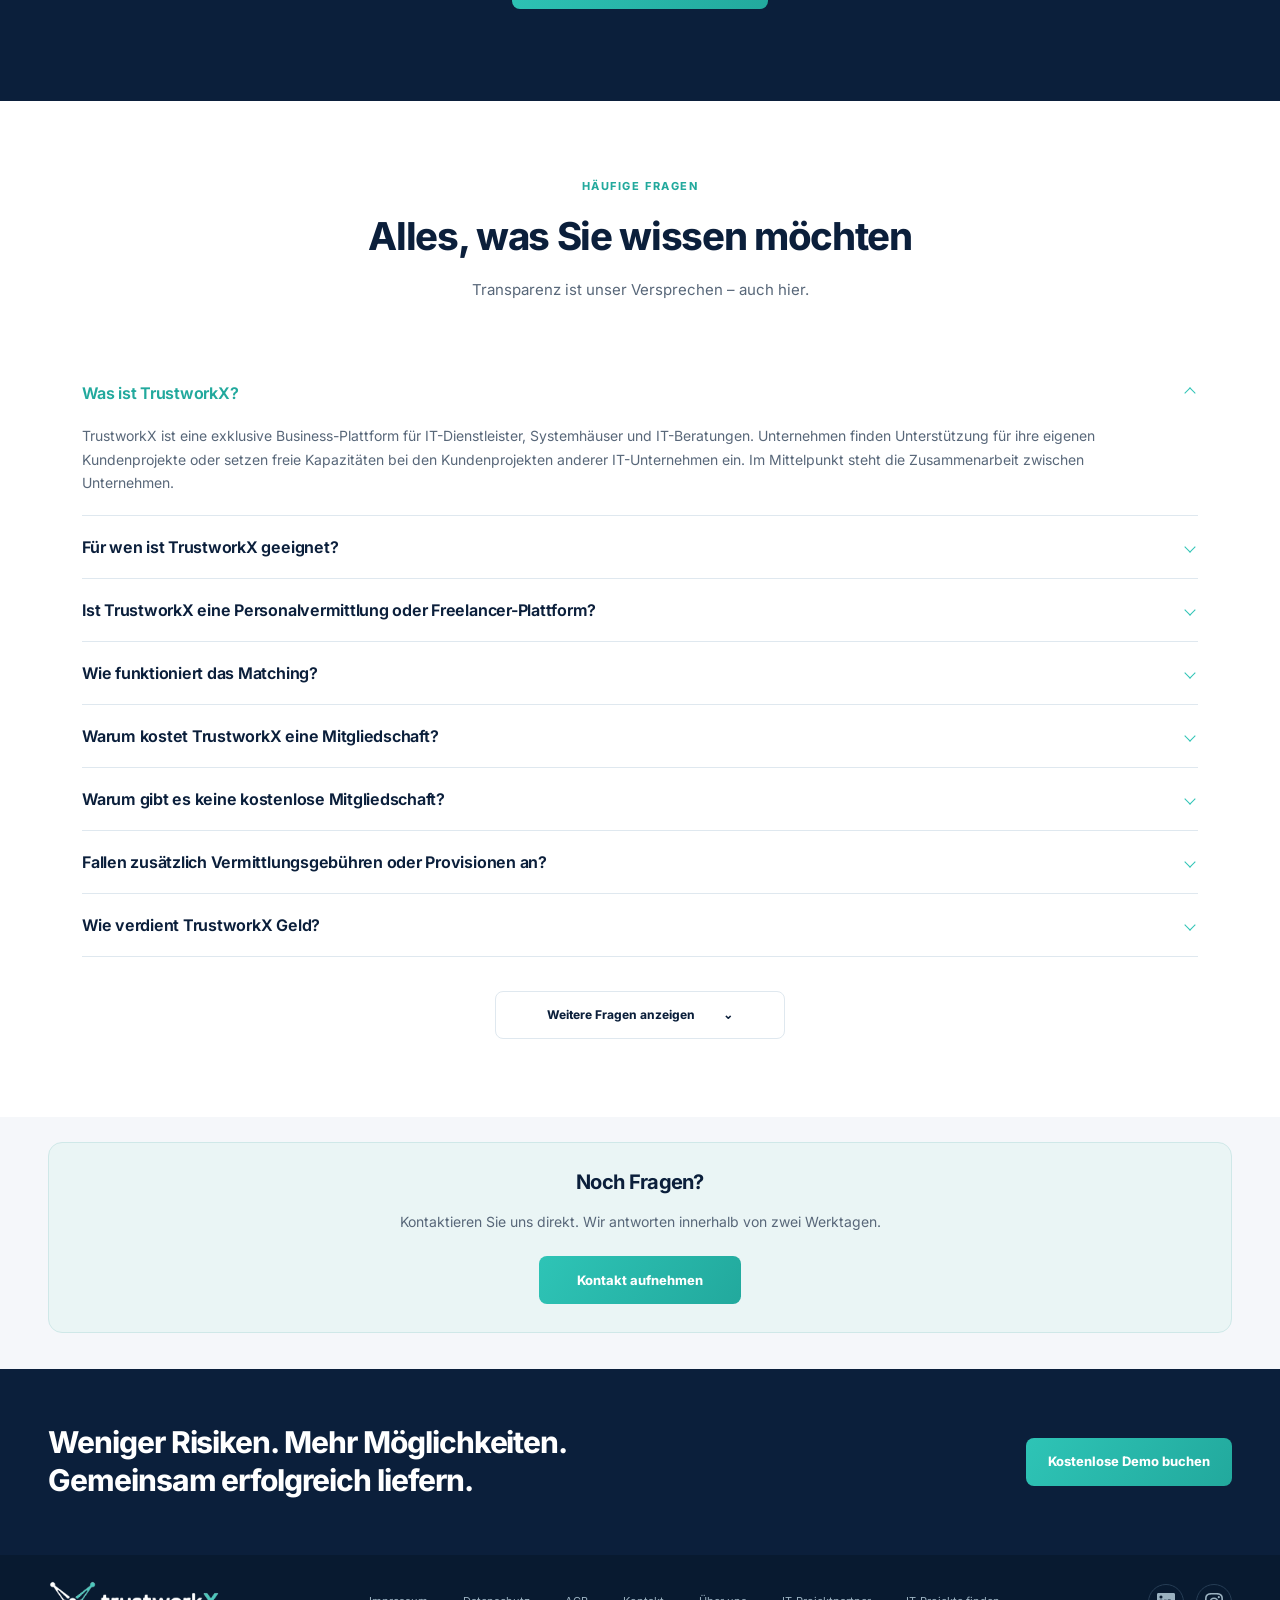
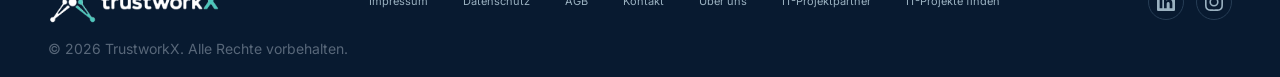
==== commit e8c75ee1: "Startseite: Header ohne Umschalter und Textkästen - Frage „Was trifft auf Sie zu?“, beide Umschalter" ====
--- a/index.html
+++ b/index.html
@@ -61,12 +61,12 @@
   <link rel="icon" type="image/png" sizes="16x16" href="/favicon-16x16.png">
   <link rel="icon" type="image/png" sizes="192x192" href="/icon-192.png">
   <link rel="apple-touch-icon" href="/apple-touch-icon.png">
-  <link rel="stylesheet" href="/css/start.css?v=c8078cf1">
+  <link rel="stylesheet" href="/css/start.css?v=c770a635">
 </head><body>
 <a class="skip-link" href="#inhalt">Zum Inhalt</a>
-<header class="hero" id="start"><div class="company-orbit" aria-hidden="true"><span class="orbit-company orbit-0"><svg viewBox="0 0 40 40" fill="none" aria-hidden="true"><path d="M8 34V10L24 5V34M24 15H33V34M5 34H36M14 13V16M20 11V14M14 21V24M20 19V22M14 29V34M20 27V34M28 20H29M28 25H29M28 30H29" stroke="currentColor" stroke-width="1.5" stroke-linecap="round" stroke-linejoin="round"/></svg></span><span class="orbit-company orbit-1"><svg viewBox="0 0 40 40" fill="none" aria-hidden="true"><path d="M8 34V10L24 5V34M24 15H33V34M5 34H36M14 13V16M20 11V14M14 21V24M20 19V22M14 29V34M20 27V34M28 20H29M28 25H29M28 30H29" stroke="currentColor" stroke-width="1.5" stroke-linecap="round" stroke-linejoin="round"/></svg></span><span class="orbit-company orbit-2"><svg viewBox="0 0 40 40" fill="none" aria-hidden="true"><path d="M8 34V10L24 5V34M24 15H33V34M5 34H36M14 13V16M20 11V14M14 21V24M20 19V22M14 29V34M20 27V34M28 20H29M28 25H29M28 30H29" stroke="currentColor" stroke-width="1.5" stroke-linecap="round" stroke-linejoin="round"/></svg></span><span class="orbit-company orbit-3"><svg viewBox="0 0 40 40" fill="none" aria-hidden="true"><path d="M8 34V10L24 5V34M24 15H33V34M5 34H36M14 13V16M20 11V14M14 21V24M20 19V22M14 29V34M20 27V34M28 20H29M28 25H29M28 30H29" stroke="currentColor" stroke-width="1.5" stroke-linecap="round" stroke-linejoin="round"/></svg></span><span class="orbit-company orbit-4"><svg viewBox="0 0 40 40" fill="none" aria-hidden="true"><path d="M8 34V10L24 5V34M24 15H33V34M5 34H36M14 13V16M20 11V14M14 21V24M20 19V22M14 29V34M20 27V34M28 20H29M28 25H29M28 30H29" stroke="currentColor" stroke-width="1.5" stroke-linecap="round" stroke-linejoin="round"/></svg></span><span class="orbit-company orbit-5"><svg viewBox="0 0 40 40" fill="none" aria-hidden="true"><path d="M8 34V10L24 5V34M24 15H33V34M5 34H36M14 13V16M20 11V14M14 21V24M20 19V22M14 29V34M20 27V34M28 20H29M28 25H29M28 30H29" stroke="currentColor" stroke-width="1.5" stroke-linecap="round" stroke-linejoin="round"/></svg></span><span class="orbit-company orbit-6"><svg viewBox="0 0 40 40" fill="none" aria-hidden="true"><path d="M8 34V10L24 5V34M24 15H33V34M5 34H36M14 13V16M20 11V14M14 21V24M20 19V22M14 29V34M20 27V34M28 20H29M28 25H29M28 30H29" stroke="currentColor" stroke-width="1.5" stroke-linecap="round" stroke-linejoin="round"/></svg></span><span class="orbit-company orbit-7"><svg viewBox="0 0 40 40" fill="none" aria-hidden="true"><path d="M8 34V10L24 5V34M24 15H33V34M5 34H36M14 13V16M20 11V14M14 21V24M20 19V22M14 29V34M20 27V34M28 20H29M28 25H29M28 30H29" stroke="currentColor" stroke-width="1.5" stroke-linecap="round" stroke-linejoin="round"/></svg></span><span class="company-signal"></span></div><div class="hero-waves" aria-hidden="true"><div class="hero-waves-box"></div></div><div class="wrap"><nav class="navigation" aria-label="Hauptnavigation"><a class="brand" href="#start" aria-label="TrustworkX Start"><img src="assets/logo.png" alt="trustworkX"></a><button class="menu-toggle" aria-expanded="false" aria-controls="nav-links" aria-label="Menü öffnen"><span></span><span></span></button><div class="nav-links" id="nav-links"><a href="#ablauf">So funktioniert’s</a><a href="#preise">Preise</a><a href="#faq">FAQ</a><a href="/ueber-uns.html">Über uns</a><a class="nav-login" href="https://app.trustworkx.de/login">Login</a><a class="button outline" href="https://bookings.cloud.microsoft/book/TrustworkX1@trustworkx.de/?ismsaljsauthenabled" target="_blank" rel="noopener">Kostenlose Demo</a></div></nav>
-<div class="hero-content"><h1>Auslastung sichern. Lieferfähigkeit stärken.</h1><p class="hero-sub">Die Plattform für Zusammenarbeit zwischen IT-Dienstleistern.</p><p class="question">Was trifft auf Sie zu?</p><div class="situation-switch" role="tablist" aria-label="Ihre Situation wählen – beide Optionen sind anklickbar"><button role="tab" aria-selected="true" aria-controls="hero-diagram" id="tab-need" data-situation="need"><span class="segment-label">Ich suche Unterstützung <span>für ein Projekt</span></span></button><button role="tab" aria-selected="false" aria-controls="hero-diagram" id="tab-capacity" data-situation="capacity" tabindex="-1"><span class="segment-label">Mein Team hat freie Kapazitäten</span></button></div>
-<div class="hero-diagram" id="hero-diagram" role="tabpanel" aria-labelledby="tab-need"><article class="company-card own"><p class="eyebrow">Ihr Unternehmen</p><h2>Sie brauchen Unterstützung für ein Kundenprojekt.</h2></article><div class="connection"><img src="assets/logo-x.png" alt="TrustworkX" width="819" height="727"><button type="button" class="video-pill" aria-haspopup="dialog" aria-controls="video-dialog" aria-label="Video ansehen, Länge 2 Minuten 15 Sekunden"><span class="video-pill-icon" aria-hidden="true"><svg viewBox="0 0 24 24" focusable="false"><path d="M7 4.5v15l13-7.5z"/></svg></span>Video ansehen <span class="video-pill-time" aria-hidden="true">· 2:15</span></button></div><article class="company-card partner supply"><p class="eyebrow">Partnerunternehmen</p><h2>Ein anderes IT-Unternehmen hat freie Kapazitäten mit passenden Kompetenzen.</h2></article></div>
+<header class="hero" id="start"><div class="hero-waves" aria-hidden="true"><div class="hero-waves-box"></div></div><div class="wrap"><nav class="navigation" aria-label="Hauptnavigation"><a class="brand" href="#start" aria-label="TrustworkX Start"><img src="assets/logo.png" alt="trustworkX"></a><button class="menu-toggle" aria-expanded="false" aria-controls="nav-links" aria-label="Menü öffnen"><span></span><span></span></button><div class="nav-links" id="nav-links"><a href="#ablauf">So funktioniert’s</a><a href="#preise">Preise</a><a href="#faq">FAQ</a><a href="/ueber-uns.html">Über uns</a><a class="nav-login" href="https://app.trustworkx.de/login">Login</a><a class="button outline" href="https://bookings.cloud.microsoft/book/TrustworkX1@trustworkx.de/?ismsaljsauthenabled" target="_blank" rel="noopener">Kostenlose Demo</a></div></nav>
+<div class="hero-content"><h1>Auslastung sichern. Lieferfähigkeit stärken.</h1><p class="hero-sub">Die Plattform für Zusammenarbeit zwischen IT-Dienstleistern.</p>
+<div class="hero-diagram"><div class="connection"><img src="assets/logo-x.png" alt="TrustworkX" width="819" height="727"><button type="button" class="video-pill" aria-haspopup="dialog" aria-controls="video-dialog" aria-label="Video ansehen, Länge 2 Minuten 15 Sekunden"><span class="video-pill-icon" aria-hidden="true"><svg viewBox="0 0 24 24" focusable="false"><path d="M7 4.5v15l13-7.5z"/></svg></span>Video ansehen <span class="video-pill-time" aria-hidden="true">· 2:15</span></button></div></div>
 <div class="hero-action"><p class="hero-no-commission">Keine Projektprovision. Keine Vermittlungsgebühren.</p><div class="hero-cta-row"><a class="button teal" href="https://bookings.cloud.microsoft/book/TrustworkX1@trustworkx.de/?ismsaljsauthenabled" target="_blank" rel="noopener">Kostenlose Demo buchen</a><a class="quiet-link" href="#pricing">Registrieren</a></div></div></div></div></header>
 <main id="inhalt"><section class="cases section" id="wege"><div class="wrap"><div class="section-heading"><p class="eyebrow">Was brauchen Sie gerade?</p><h2>Zwei Wege. Eine Business-Plattform.</h2></div><div class="benefit-grid"><article class="benefit-card"><div class="case-copy"><span class="case-number">01</span><h3>Unterstützung finden</h3><p>Ein Kunde fragt ein Projekt an oder Sie benötigen Unterstützung in einem laufenden Kundenprojekt. Über TrustworkX finden Sie passende Unterstützung durch ein anderes IT-Unternehmen.</p><a class="button teal" href="/it-projektpartner.html">Jetzt mehr erfahren</a></div></article><article class="benefit-card"><div class="case-copy"><span class="case-number">02</span><h3>Freie Kapazitäten einsetzen</h3><p>Ihr Unternehmen hat gerade freie Kapazitäten. Setzen Sie Ihre Kompetenzen in Kundenprojekten anderer IT-Unternehmen ein.</p><a class="button teal" href="/it-projekte-finden.html">Jetzt mehr erfahren</a></div></article></div></div></section>
 <section class="platform section dark" id="plattform" data-view="project"><div class="wrap"><div class="platform-heading"><p class="eyebrow">Ein Blick in die Plattform</p><div class="platform-tabs" role="tablist" aria-label="Plattformansicht wechseln – beide Optionen sind anklickbar"><button role="tab" id="platform-tab-project" data-platform="project" aria-controls="ablauf" aria-selected="true"><span class="segment-label">Projekt anlegen</span></button><button role="tab" id="platform-tab-resources" data-platform="resources" aria-controls="ressourcen" aria-selected="false" tabindex="-1"><span class="segment-label">Ressourcen erfassen</span></button></div></div><span id="how-it-works" aria-hidden="true"></span><div class="platform-panel workflow" id="ablauf" role="tabpanel" aria-labelledby="platform-tab-project" tabindex="0"><div class="two-col"><div><p class="eyebrow">Projektbedarf · Zusammenarbeit</p><h2>Ihr Kundenprojekt.<br>Der Weg zum<br>passenden Partner.</h2><p class="section-intro">Sie benötigen Unterstützung für ein eigenes Kundenprojekt? Von Ihrer Anfrage bis zum gemeinsamen Projektstart führt ein klarer Ablauf.</p><figure class="product compact-product"><button class="product-preview" type="button" data-screenshot="assets/projektanlage-vollstaendig.png" data-viewer-fit="width" data-image-title="Projekt anlegen · vollständige Formularansicht" data-image-alt="Vollständige Projekt-Erfassungsmaske aus vier überlappenden Originalaufnahmen: Projektart, Eckdaten, Rahmenbedingungen, Vorschau, Anhänge und Abschlussbuttons." aria-haspopup="dialog" aria-controls="screenshot-dialog"><span class="product-shot project-shot"><img src="assets/projektanlage-vorschau.webp" alt="Originalaufnahme des Formularanfangs mit Projektart und Eckdaten. Die vollständige Maske ist in der vergrößerten Ansicht scrollbar." width="2048" height="962" loading="eager" decoding="async" fetchpriority="low"></span><span class="image-open"><svg viewBox="0 0 24 24" aria-hidden="true"><circle cx="10.5" cy="10.5" r="6.5"/><path d="m15.5 15.5 5 5M7.5 10.5h6M10.5 7.5v6"/></svg>Ansicht vergrößern <span aria-hidden="true">↗</span></span></button><figcaption>Projektanlage · Vorschau des Formularanfangs<br>Vollständige Aufnahme vergrößern und durchscrollen</figcaption></figure></div><ol class="steps"><li><span class="step-number">01</span><div><h3>Bedarf erfassen</h3><p>Erfassen Sie den Bedarf für Ihr Kundenprojekt über Ihr persönliches Dashboard.</p></div></li><li><span class="step-number">02</span><div><h3>Anfrage analysieren</h3><p>TrustworkX gleicht Ihre Anfrage mit Angaben zu Skills, Verfügbarkeit, Region, Zertifizierungen und Projekterfahrung ab.</p></div></li><li><span class="step-number">03</span><div><h3>Partner identifizieren</h3><p>Bis zu drei passende IT-Dienstleister werden vorgeschlagen.</p></div></li><li><span class="step-number">04</span><div><h3>Vorschläge erhalten</h3><p>Sie erhalten anonymisierte Unternehmensprofile und wählen selbst, mit wem Sie sprechen.</p></div></li><li><span class="step-number">05</span><div><h3>Gespräche führen</h3><p>Die Unternehmen tauschen sich direkt aus. Preise und Verträge vereinbaren Sie selbst.</p></div></li><li><span class="step-number">06</span><div><h3>Zusammenarbeit starten</h3><p>Gemeinsam starten Sie in das Kundenprojekt und unterstützen dessen Umsetzung.</p></div></li></ol></div></div><div class="platform-panel resources" id="ressourcen" role="tabpanel" aria-labelledby="platform-tab-resources" tabindex="0" hidden><div class="two-col"><div><p class="eyebrow">Auslastung · freie Ressourcen</p><h2>Freie Kapazitäten?<br>Bringen Sie Ihr Team<br>wieder in Projekte.</h2><p class="section-intro">Nutzen Sie freie Kapazitäten Ihres Teams, um andere IT-Unternehmen bei deren Kundenprojekten zu unterstützen.</p><div class="resource-way"><h3>Projekt-Matching</h3><p>Über das Matching können Sie als passendes IT-Unternehmen für Kundenprojekte anderer Mitglieder vorgeschlagen werden.</p></div><div class="resource-way"><h3>Zusätzlich: Ressourcen im Newsletter</h3><p>Stellen Sie freie Ressourcen anonymisiert im Newsletter an Mitglieder vor. Nur mit Ihrer ausdrücklichen Freigabe im Dashboard. Die Vorstellung erfolgt unabhängig vom Projektmatching.</p></div><p class="privacy-note">Ohne Firmen-, Personen- oder Kontaktdaten. Eine Zusammenarbeit wird nicht garantiert.</p></div><figure class="product compact-product"><button class="product-preview" type="button" data-screenshot="assets/ressourcen-vollstaendig.png" data-viewer-fit="width" data-image-title="Ressourcen erfassen · vollständige Formularansicht" data-image-alt="Vollständige leere Maske Freie Ressource hinzufügen aus zwei überlappenden Originalaufnahmen: Stammdaten, Verfügbarkeit, Skills, Hersteller, Zertifizierungen, Sprachen, Einsatzart, Kurzbeschreibung, PDF-Anhang und Abschlussbuttons." aria-haspopup="dialog" aria-controls="screenshot-dialog"><span class="product-shot resource-entry-shot"><img src="assets/ressourcen-vorschau.webp" alt="Originalaufnahme des Ressourcen-Formularanfangs. Die vollständige Maske ist in der vergrößerten Ansicht scrollbar." width="779" height="895" loading="eager" decoding="async" fetchpriority="low"></span><span class="image-open"><svg viewBox="0 0 24 24" aria-hidden="true"><circle cx="10.5" cy="10.5" r="6.5"/><path d="m15.5 15.5 5 5M7.5 10.5h6M10.5 7.5v6"/></svg>Ansicht vergrößern <span aria-hidden="true">↗</span></span></button><figcaption>Ressourcen erfassen · Vorschau des Formularanfangs<br>Vollständige Aufnahme vergrößern und durchscrollen</figcaption></figure></div></div><div class="case-close"><div><h3>Passt TrustworkX zu Ihrem Unternehmen?</h3><p>In einer kostenlosen Demo lernen Sie beide Wege kennen.</p></div><a class="button teal" href="https://bookings.cloud.microsoft/book/TrustworkX1@trustworkx.de/?ismsaljsauthenabled" target="_blank" rel="noopener">Kostenlose Demo buchen</a></div></div></section>
@@ -76,5 +76,5 @@
 <span id="pricing" aria-hidden="true"></span><section class="pricing section" id="preise"><div class="wrap"><div class="section-heading center"><p class="eyebrow">Pakete & Preise</p><h2>Wählen Sie das passende Mitgliedschaftsmodell</h2></div><p class="membership-principle">Sie zahlen Ihre Mitgliedschaft. Die Konditionen Ihrer Zusammenarbeit vereinbaren Sie direkt miteinander. TrustworkX verdient an Ihren Projekten nicht mit.</p><div class="billing"><span id="monthly-label" class="active">Monatlich</span><button id="billing-toggle" role="switch" aria-checked="false" aria-label="Jährliche Abrechnung"><span></span></button><span id="yearly-label">Jährlich</span></div><div class="pricing-grid"><article class="price-card "><div class="package-icon "><img src="assets/paket-0.png" alt=""></div><div class="eyebrow muted">Paket</div><h3>ACCESS</h3><p class="package-description">Ideal für Unternehmen, die erste Kooperationen über TrustworkX aufbauen möchten.</p><div class="amount"><strong data-month="49,00" data-year="499,00">49,00 €</strong><span class="period">/ Monat</span></div><small>zzgl. gesetzl. MwSt.</small><p class="annual" data-month="49,00" data-year="499,00">Bei jährlicher Buchung<br><b>499,00 € / Jahr</b></p><div class="features-wrap"><ul class="features"><li>Zugang zur TrustworkX Plattform</li><li>1 Benutzerkonto</li><li class="feature-group"><span class="feature-text">TrustworkX Matching Engine inklusive</span><button type="button" class="info-btn" data-feature="engine" data-pop-mode="click" aria-expanded="false" aria-haspopup="dialog" aria-controls="feature-popover" aria-label="Erklärung zu: TrustworkX Matching Engine inklusive"><span aria-hidden="true">i</span></button><ul class="feature-sub"><li><span class="feature-text">Bis zu 3 Projektanfragen gleichzeitig erfassen</span><button type="button" class="info-btn" data-feature="projektanfrage" data-pop-mode="click" aria-expanded="false" aria-haspopup="dialog" aria-controls="feature-popover" aria-label="Erklärung zu: Bis zu 3 Projektanfragen gleichzeitig erfassen"><span aria-hidden="true">i</span></button></li><li><span class="feature-text">Bis zu 3 Matching-Gespräche pro Jahr</span><button type="button" class="info-btn" data-feature="matching" data-pop-mode="click" aria-expanded="false" aria-haspopup="dialog" aria-controls="feature-popover" aria-label="Erklärung zu: Bis zu 3 Matching-Gespräche pro Jahr"><span aria-hidden="true">i</span></button></li></ul></li><li><span class="feature-text">Tendermatching: fachlich geprüfte Ausschreibungshinweise ohne Aufpreis</span><button type="button" class="info-btn" data-feature="tendermatching-kurz" data-pop-mode="click" aria-expanded="false" aria-haspopup="dialog" aria-controls="feature-popover" aria-label="Erklärung zu: Tendermatching: fachlich geprüfte Ausschreibungshinweise ohne Aufpreis"><span aria-hidden="true">i</span></button></li><li class="feature-missing"><span class="feature-text">Vorausfüllservice: nicht enthalten</span></li></ul><button type="button" class="features-toggle" aria-expanded="false" aria-controls="mehr-access"><span class="features-toggle-label">Alle Leistungen anzeigen</span><span class="features-toggle-icon" aria-hidden="true"></span></button><ul class="features features-more" id="mehr-access" hidden><li>Unternehmensprofil</li><li>Persönliches Dashboard</li><li><span class="feature-text">Bearbeitung Ihrer Projektanfragen innerhalb von 48 Stunden</span><button type="button" class="info-btn" data-feature="bearbeitung-48" data-pop-mode="click" aria-expanded="false" aria-haspopup="dialog" aria-controls="feature-popover" aria-label="Erklärung zu: Bearbeitung Ihrer Projektanfragen innerhalb von 48 Stunden"><span aria-hidden="true">i</span></button></li></ul></div><a class="button teal plan-cta" href="checkout.html?plan=ACCESS&amp;interval=month" data-plan="ACCESS">Jetzt Mitglied werden</a></article><article class="price-card "><div class="package-icon "><img src="assets/paket-1.png" alt=""></div><div class="eyebrow muted">Paket</div><h3>CORE</h3><p class="package-description">Für Unternehmen mit regelmäßigem Projektbedarf und wachsendem Partnernetzwerk.</p><div class="amount"><strong data-month="99,00" data-year="999,00">99,00 €</strong><span class="period">/ Monat</span></div><small>zzgl. gesetzl. MwSt.</small><p class="annual" data-month="99,00" data-year="999,00">Bei jährlicher Buchung<br><b>999,00 € / Jahr</b></p><div class="features-wrap"><ul class="features"><li>Zugang zur TrustworkX Plattform</li><li>2 Benutzerkonten</li><li class="feature-group"><span class="feature-text">TrustworkX Matching Engine inklusive</span><button type="button" class="info-btn" data-feature="engine" data-pop-mode="click" aria-expanded="false" aria-haspopup="dialog" aria-controls="feature-popover" aria-label="Erklärung zu: TrustworkX Matching Engine inklusive"><span aria-hidden="true">i</span></button><ul class="feature-sub"><li><span class="feature-text">Bis zu 6 Projektanfragen gleichzeitig erfassen</span><button type="button" class="info-btn" data-feature="projektanfrage" data-pop-mode="click" aria-expanded="false" aria-haspopup="dialog" aria-controls="feature-popover" aria-label="Erklärung zu: Bis zu 6 Projektanfragen gleichzeitig erfassen"><span aria-hidden="true">i</span></button></li><li><span class="feature-text">Bis zu 6 Matching-Gespräche pro Jahr</span><button type="button" class="info-btn" data-feature="matching" data-pop-mode="click" aria-expanded="false" aria-haspopup="dialog" aria-controls="feature-popover" aria-label="Erklärung zu: Bis zu 6 Matching-Gespräche pro Jahr"><span aria-hidden="true">i</span></button></li></ul></li><li><span class="feature-text">Tendermatching: fachlich geprüfte Ausschreibungshinweise ohne Aufpreis</span><button type="button" class="info-btn" data-feature="tendermatching-kurz" data-pop-mode="click" aria-expanded="false" aria-haspopup="dialog" aria-controls="feature-popover" aria-label="Erklärung zu: Tendermatching: fachlich geprüfte Ausschreibungshinweise ohne Aufpreis"><span aria-hidden="true">i</span></button></li><li><span class="feature-text">Optionaler Vorausfüllservice: ohne Aufpreis enthalten</span><button type="button" class="info-btn" data-feature="vorausfuellservice" data-pop-mode="click" aria-expanded="false" aria-haspopup="dialog" aria-controls="feature-popover" aria-label="Erklärung zu: Optionaler Vorausfüllservice: ohne Aufpreis enthalten"><span aria-hidden="true">i</span></button></li></ul><button type="button" class="features-toggle" aria-expanded="false" aria-controls="mehr-core"><span class="features-toggle-label">Alle Leistungen anzeigen</span><span class="features-toggle-icon" aria-hidden="true"></span></button><ul class="features features-more" id="mehr-core" hidden><li>Unternehmensprofil</li><li>Persönliches Dashboard</li><li><span class="feature-text">Bearbeitung Ihrer Projektanfragen innerhalb von 48 Stunden</span><button type="button" class="info-btn" data-feature="bearbeitung-48" data-pop-mode="click" aria-expanded="false" aria-haspopup="dialog" aria-controls="feature-popover" aria-label="Erklärung zu: Bearbeitung Ihrer Projektanfragen innerhalb von 48 Stunden"><span aria-hidden="true">i</span></button></li></ul></div><a class="button teal plan-cta" href="checkout.html?plan=CORE&amp;interval=month" data-plan="CORE">Jetzt Mitglied werden</a></article><article class="price-card recommended"><span class="recommend">Empfohlen</span><div class="package-icon "><img src="assets/paket-2.png" alt=""></div><div class="eyebrow muted">Paket</div><h3>GROWTH</h3><p class="package-description">Für Unternehmen, die ihre Auslastung steigern und neue Geschäftschancen erschließen möchten.</p><div class="amount"><strong data-month="149,00" data-year="1.499,00">149,00 €</strong><span class="period">/ Monat</span></div><small>zzgl. gesetzl. MwSt.</small><p class="annual" data-month="149,00" data-year="1.499,00">Bei jährlicher Buchung<br><b>1.499,00 € / Jahr</b></p><div class="features-wrap"><ul class="features"><li>Zugang zur TrustworkX Plattform</li><li>3 Benutzerkonten</li><li class="feature-group"><span class="feature-text">TrustworkX Matching Engine inklusive</span><button type="button" class="info-btn" data-feature="engine" data-pop-mode="click" aria-expanded="false" aria-haspopup="dialog" aria-controls="feature-popover" aria-label="Erklärung zu: TrustworkX Matching Engine inklusive"><span aria-hidden="true">i</span></button><ul class="feature-sub"><li><span class="feature-text">Bis zu 10 Projektanfragen gleichzeitig erfassen</span><button type="button" class="info-btn" data-feature="projektanfrage" data-pop-mode="click" aria-expanded="false" aria-haspopup="dialog" aria-controls="feature-popover" aria-label="Erklärung zu: Bis zu 10 Projektanfragen gleichzeitig erfassen"><span aria-hidden="true">i</span></button></li><li><span class="feature-text">Bis zu 10 Matching-Gespräche pro Jahr</span><button type="button" class="info-btn" data-feature="matching" data-pop-mode="click" aria-expanded="false" aria-haspopup="dialog" aria-controls="feature-popover" aria-label="Erklärung zu: Bis zu 10 Matching-Gespräche pro Jahr"><span aria-hidden="true">i</span></button></li></ul></li><li><span class="feature-text">Tendermatching: fachlich geprüfte Ausschreibungshinweise ohne Aufpreis</span><button type="button" class="info-btn" data-feature="tendermatching-kurz" data-pop-mode="click" aria-expanded="false" aria-haspopup="dialog" aria-controls="feature-popover" aria-label="Erklärung zu: Tendermatching: fachlich geprüfte Ausschreibungshinweise ohne Aufpreis"><span aria-hidden="true">i</span></button></li><li><span class="feature-text">Optionaler Vorausfüllservice: ohne Aufpreis enthalten</span><button type="button" class="info-btn" data-feature="vorausfuellservice" data-pop-mode="click" aria-expanded="false" aria-haspopup="dialog" aria-controls="feature-popover" aria-label="Erklärung zu: Optionaler Vorausfüllservice: ohne Aufpreis enthalten"><span aria-hidden="true">i</span></button></li></ul><button type="button" class="features-toggle" aria-expanded="false" aria-controls="mehr-growth"><span class="features-toggle-label">Alle Leistungen anzeigen</span><span class="features-toggle-icon" aria-hidden="true"></span></button><ul class="features features-more" id="mehr-growth" hidden><li>Unternehmensprofil</li><li>Persönliches Dashboard</li><li><span class="feature-text">Priorisierte Bearbeitung Ihrer Projektanfragen innerhalb von 24 Stunden</span><button type="button" class="info-btn" data-feature="bearbeitung-24" data-pop-mode="click" aria-expanded="false" aria-haspopup="dialog" aria-controls="feature-popover" aria-label="Erklärung zu: Priorisierte Bearbeitung Ihrer Projektanfragen innerhalb von 24 Stunden"><span aria-hidden="true">i</span></button></li></ul></div><a class="button teal plan-cta" href="checkout.html?plan=GROWTH&amp;interval=month" data-plan="GROWTH">Jetzt Mitglied werden</a></article><article class="price-card "><div class="package-icon navy"><img src="assets/paket-3.png" alt=""></div><div class="eyebrow muted">Paket</div><h3>UNLIMITED</h3><p class="package-description">Für Unternehmen mit hohem Projektvolumen und maximalem Kooperationsbedarf.</p><div class="amount"><strong data-month="199,00" data-year="1.999,00">199,00 €</strong><span class="period">/ Monat</span></div><small>zzgl. gesetzl. MwSt.</small><p class="annual" data-month="199,00" data-year="1.999,00">Bei jährlicher Buchung<br><b>1.999,00 € / Jahr</b></p><div class="features-wrap"><ul class="features"><li>Zugang zur TrustworkX Plattform</li><li>Bis zu 5 Benutzerkonten</li><li class="feature-group"><span class="feature-text">TrustworkX Matching Engine inklusive</span><button type="button" class="info-btn" data-feature="engine" data-pop-mode="click" aria-expanded="false" aria-haspopup="dialog" aria-controls="feature-popover" aria-label="Erklärung zu: TrustworkX Matching Engine inklusive"><span aria-hidden="true">i</span></button><ul class="feature-sub"><li><span class="feature-text">Unbegrenzte Projektanfragen erfassen</span><button type="button" class="info-btn" data-feature="projektanfrage" data-pop-mode="click" aria-expanded="false" aria-haspopup="dialog" aria-controls="feature-popover" aria-label="Erklärung zu: Unbegrenzte Projektanfragen erfassen"><span aria-hidden="true">i</span></button></li><li><span class="feature-text">Unbegrenzte Matching-Gespräche</span><button type="button" class="info-btn" data-feature="matching" data-pop-mode="click" aria-expanded="false" aria-haspopup="dialog" aria-controls="feature-popover" aria-label="Erklärung zu: Unbegrenzte Matching-Gespräche"><span aria-hidden="true">i</span></button></li></ul></li><li><span class="feature-text">Tendermatching: fachlich geprüfte Ausschreibungshinweise ohne Aufpreis</span><button type="button" class="info-btn" data-feature="tendermatching-kurz" data-pop-mode="click" aria-expanded="false" aria-haspopup="dialog" aria-controls="feature-popover" aria-label="Erklärung zu: Tendermatching: fachlich geprüfte Ausschreibungshinweise ohne Aufpreis"><span aria-hidden="true">i</span></button></li><li><span class="feature-text">Optionaler Vorausfüllservice: ohne Aufpreis enthalten</span><button type="button" class="info-btn" data-feature="vorausfuellservice" data-pop-mode="click" aria-expanded="false" aria-haspopup="dialog" aria-controls="feature-popover" aria-label="Erklärung zu: Optionaler Vorausfüllservice: ohne Aufpreis enthalten"><span aria-hidden="true">i</span></button></li></ul><button type="button" class="features-toggle" aria-expanded="false" aria-controls="mehr-unlimited"><span class="features-toggle-label">Alle Leistungen anzeigen</span><span class="features-toggle-icon" aria-hidden="true"></span></button><ul class="features features-more" id="mehr-unlimited" hidden><li>Unternehmensprofil</li><li>Persönliches Dashboard</li><li><span class="feature-text">Priorisierte Bearbeitung Ihrer Projektanfragen innerhalb von 24 Stunden</span><button type="button" class="info-btn" data-feature="bearbeitung-24" data-pop-mode="click" aria-expanded="false" aria-haspopup="dialog" aria-controls="feature-popover" aria-label="Erklärung zu: Priorisierte Bearbeitung Ihrer Projektanfragen innerhalb von 24 Stunden"><span aria-hidden="true">i</span></button></li></ul></div><a class="button teal plan-cta" href="checkout.html?plan=UNLIMITED&amp;interval=month" data-plan="UNLIMITED">Jetzt Mitglied werden</a></article></div><div class="price-after"><p id="monthly-membership-term"><b>Monatsmitgliedschaft: Mindestlaufzeit 3 Monate, danach monatlich kündbar.</b></p><p id="annual-membership-term" hidden><b>12 Monate Laufzeit, kündbar bis 3 Monate vor Ablauf.</b></p><p><b>Unsicher, welches Paket passt?</b><br><a class="button teal" href="https://bookings.cloud.microsoft/book/TrustworkX1@trustworkx.de/?ismsaljsauthenabled" target="_blank" rel="noopener">Kostenlosen Demotermin buchen</a></p></div></div></section>
 <section class="faq section" id="faq"><div class="wrap"><div class="section-heading center"><p class="eyebrow">Häufige Fragen</p><h2>Alles, was Sie wissen möchten</h2><p>Transparenz ist unser Versprechen – auch hier.</p></div><div class="faq-list"><details class="faq-item "  open><summary>Was ist TrustworkX?<span class="chevron" aria-hidden="true"></span></summary><p>TrustworkX ist eine exklusive Business-Plattform für IT-Dienstleister, Systemhäuser und IT-Beratungen. Unternehmen finden Unterstützung für ihre eigenen Kundenprojekte oder setzen freie Kapazitäten bei den Kundenprojekten anderer IT-Unternehmen ein. Im Mittelpunkt steht die Zusammenarbeit zwischen Unternehmen.</p></details><details class="faq-item "  ><summary>Für wen ist TrustworkX geeignet?<span class="chevron" aria-hidden="true"></span></summary><p>Für IT-Dienstleister und Systemhäuser jeder Größe, vom spezialisierten Beratungshaus bis zum mittelständischen Systemhaus. Personaldienstleister und Freelancer sind ausgeschlossen.</p></details><details class="faq-item "  ><summary>Ist TrustworkX eine Personalvermittlung oder Freelancer-Plattform?<span class="chevron" aria-hidden="true"></span></summary><p>Nein. Die Plattform unterstützt ausschließlich Kooperationen zwischen IT-Dienstleistern und Systemhäusern. Personaldienstleister und Freelancer sind ausgeschlossen. Verträge und Preise vereinbaren die Unternehmen direkt.</p></details><details class="faq-item "  ><summary>Wie funktioniert das Matching?<span class="chevron" aria-hidden="true"></span></summary><p>Sie erfassen Ihren Projekt- oder Kapazitätsbedarf im Dashboard. TrustworkX analysiert die Anfrage und schlägt bis zu drei passende Unternehmen vor. Sie entscheiden selbst, mit wem Sie sprechen möchten.</p></details><details class="faq-item "  ><summary>Warum kostet TrustworkX eine Mitgliedschaft?<span class="chevron" aria-hidden="true"></span></summary><p>Die Mitgliedschaften finanzieren die Prüfung, ob neue Unternehmen zur Zielgruppe gehören, die Weiterentwicklung der Plattform und professionelles Matching.</p></details><details class="faq-item "  ><summary>Warum gibt es keine kostenlose Mitgliedschaft?<span class="chevron" aria-hidden="true"></span></summary><p>TrustworkX möchte kein offenes Massenportal schaffen. Die kostenpflichtige Mitgliedschaft richtet sich an Unternehmen, die an langfristigen Kooperationen interessiert sind.</p></details><details class="faq-item "  ><summary>Fallen zusätzlich Vermittlungsgebühren oder Provisionen an?<span class="chevron" aria-hidden="true"></span></summary><p>Nein. Matching-Leistungen sind im Rahmen des jeweiligen Pakets enthalten. TrustworkX erhebt keine Vermittlungsprovisionen und beteiligt sich nicht am Umsatz Ihrer Projekte.</p></details><details class="faq-item "  ><summary>Wie verdient TrustworkX Geld?<span class="chevron" aria-hidden="true"></span></summary><p>TrustworkX finanziert sich ausschließlich über Mitgliedschaften und verfolgt keine Interessen an einzelnen Projekten oder Vertragsabschlüssen.</p></details><details class="faq-item extra-faq" hidden ><summary>Werden meine Kunden oder Projekte veröffentlicht?<span class="chevron" aria-hidden="true"></span></summary><p>Nein. Kundennamen und sensible Projektdetails werden nicht veröffentlicht. Für das Matching werden nur die zur Identifikation geeigneter Partner erforderlichen Informationen genutzt.</p></details><details class="faq-item extra-faq" hidden ><summary>Wie werden meine Unternehmensdaten geschützt?<span class="chevron" aria-hidden="true"></span></summary><p>Andere Mitglieder können Unternehmensprofile und Kontaktdaten nicht allgemein einsehen. Zunächst werden anonymisierte Kompetenzen gezeigt; Kontaktdaten werden bei Zusammenführung freigegeben. Anonymisierte Ressourcenprofile erscheinen nur nach ausdrücklicher Dashboard-Freigabe im Mitglieder-Newsletter. Eine Rücknahme gilt für künftige Ausgaben.</p></details><details class="faq-item extra-faq" hidden ><summary>Was wird bei der Aufnahme geprüft?<span class="chevron" aria-hidden="true"></span></summary><p>Bei der Aufnahme prüfen wir, ob ein Unternehmen zur Zielgruppe der IT-Dienstleister und Systemhäuser gehört. Personaldienstleister und Freelancer sind ausgeschlossen.</p></details><details class="faq-item extra-faq" hidden ><summary>Was passiert, wenn kein passender Partner gefunden wird?<span class="chevron" aria-hidden="true"></span></summary><p>Ist aktuell kein geeigneter Partner verfügbar, entstehen keine zusätzlichen Kosten. TrustworkX informiert transparent über den Status der Anfrage.</p></details><details class="faq-item extra-faq" hidden ><summary>Garantiert TrustworkX neue Projekte oder die Vermittlung freier Ressourcen?<span class="chevron" aria-hidden="true"></span></summary><p>Nein. Eine Zusammenarbeit ist nicht garantiert. Sie hängt unter anderem von Anforderungen, Verfügbarkeit, Zeitpunkt und den Entscheidungen der beteiligten Unternehmen ab.</p></details><details class="faq-item extra-faq" hidden ><summary>Kann ich meine Mitgliedschaft kündigen?<span class="chevron" aria-hidden="true"></span></summary><p>Ja. Bei monatlicher Abrechnung beträgt die Mindestlaufzeit drei Monate, danach ist die Mitgliedschaft monatlich kündbar. Jahresmitgliedschaften laufen zwölf Monate und verlängern sich um weitere zwölf Monate, wenn sie nicht drei Monate vor Laufzeitende gekündigt werden. Dafür bieten sie einen Preisvorteil.</p></details><details class="faq-item extra-faq" hidden ><summary>Wie schnell kann ich starten?<span class="chevron" aria-hidden="true"></span></summary><p>Nach Registrierung und Freischaltung als IT-Dienstleister oder Systemhaus können Sie Ihr Profil vervollständigen und Projektanfragen erfassen oder Kooperationspartner finden.</p></details><details class="faq-item extra-faq" hidden ><summary>Warum TrustworkX statt klassischer Vermittlungsplattformen?<span class="chevron" aria-hidden="true"></span></summary><p>Zusammenarbeit zwischen IT-Dienstleistern und Systemhäusern, keine Vermittlungsprovisionen, vertrauliches Matching und direkte Vertragsbeziehungen bilden das Modell von TrustworkX.</p></details></div><button class="button faq-more" id="faq-more" aria-expanded="false">Weitere Fragen anzeigen <span aria-hidden="true">⌄</span></button></div></section><section class="contact-section"><div class="wrap contact-box"><h3>Noch Fragen?</h3><p>Kontaktieren Sie uns direkt. Wir antworten innerhalb von zwei Werktagen.</p><a class="button teal" href="mailto:info@trustworkx.de?subject=Kontaktanfrage%20TrustworkX">Kontakt aufnehmen</a></div></section><section class="closing dark"><div class="wrap"><h2>Weniger Risiken. Mehr Möglichkeiten.<br>Gemeinsam erfolgreich liefern.</h2><a class="button teal" href="https://bookings.cloud.microsoft/book/TrustworkX1@trustworkx.de/?ismsaljsauthenabled" target="_blank" rel="noopener">Kostenlose Demo buchen</a></div></section></main>
 <footer><div class="wrap footer-content"><a href="#start" class="brand"><img src="assets/logo.png" alt="trustworkX"></a><nav aria-label="Rechtliche Informationen"><a href="/impressum.html">Impressum</a><a href="/datenschutz.html">Datenschutz</a><a href="/agb.html">AGB</a><a href="mailto:info@trustworkx.de?subject=Kontaktanfrage%20TrustworkX">Kontakt</a><a href="/ueber-uns.html">Über uns</a><a href="/it-projektpartner.html">IT-Projektpartner</a><a href="/it-projekte-finden.html">IT-Projekte finden</a></nav><div class="footer-social"><a href="https://www.linkedin.com/company/trustworkx" target="_blank" rel="noopener" aria-label="TrustworkX auf LinkedIn (öffnet in neuem Tab)"><svg viewBox="0 0 24 24" width="18" height="18" fill="currentColor" aria-hidden="true" focusable="false"><path d="M20.447 20.452h-3.554v-5.569c0-1.328-.027-3.037-1.852-3.037-1.853 0-2.136 1.445-2.136 2.939v5.667H9.351V9h3.414v1.561h.046c.477-.9 1.637-1.85 3.37-1.85 3.601 0 4.267 2.37 4.267 5.455v6.286zM5.337 7.433a2.062 2.062 0 0 1-2.063-2.065 2.064 2.064 0 1 1 2.063 2.065zm1.782 13.019H3.555V9h3.564v11.452zM22.225 0H1.771C.792 0 0 .774 0 1.729v20.542C0 23.227.792 24 1.771 24h20.451C23.2 24 24 23.227 24 22.271V1.729C24 .774 23.2 0 22.222 0h.003z"/></svg></a><a href="https://www.instagram.com/trustworkx.de/" target="_blank" rel="noopener" aria-label="TrustworkX auf Instagram (öffnet in neuem Tab)"><svg viewBox="0 0 24 24" width="18" height="18" fill="currentColor" aria-hidden="true" focusable="false"><path d="M12 0C8.741 0 8.333.014 7.053.072 5.775.132 4.905.333 4.14.63c-.789.306-1.459.717-2.126 1.384S.936 3.35.63 4.14C.333 4.905.131 5.775.072 7.053.014 8.333 0 8.741 0 12c0 3.259.014 3.668.072 4.948.06 1.277.261 2.148.558 2.912.306.789.717 1.459 1.384 2.126.667.666 1.336 1.079 2.126 1.384.766.296 1.636.499 2.913.558C8.333 23.986 8.741 24 12 24c3.259 0 3.668-.014 4.948-.072 1.277-.06 2.148-.262 2.912-.558.789-.306 1.459-.718 2.126-1.384.666-.667 1.079-1.335 1.384-2.126.296-.765.499-1.636.558-2.913.058-1.28.072-1.688.072-4.947 0-3.259-.014-3.668-.072-4.948-.06-1.277-.262-2.148-.558-2.912-.306-.789-.718-1.459-1.384-2.126C21.319 1.347 20.651.935 19.86.63c-.765-.297-1.636-.499-2.913-.558C15.667.014 15.259 0 12 0zm0 2.162c3.204 0 3.584.012 4.849.07 1.17.054 1.805.249 2.228.415.562.217.96.477 1.382.896.419.42.679.819.896 1.381.164.422.36 1.057.413 2.227.058 1.266.07 1.646.07 4.85s-.012 3.584-.07 4.849c-.053 1.17-.249 1.805-.413 2.227-.217.562-.477.96-.896 1.382-.42.419-.82.679-1.382.896-.423.164-1.058.36-2.228.413-1.265.058-1.645.07-4.849.07s-3.584-.012-4.849-.07c-1.17-.053-1.805-.249-2.228-.413-.562-.217-.96-.477-1.382-.896-.419-.42-.679-.82-.896-1.382-.164-.423-.36-1.058-.413-2.228-.058-1.265-.07-1.645-.07-4.849s.012-3.584.07-4.849c.053-1.17.249-1.805.413-2.228.217-.562.477-.96.896-1.382.42-.419.82-.679 1.382-.896.423-.164 1.058-.36 2.228-.413 1.265-.058 1.645-.07 4.849-.07zm0 3.676a6.162 6.162 0 1 0 0 12.324 6.162 6.162 0 0 0 0-12.324zM12 16a4 4 0 1 1 0-8 4 4 0 0 1 0 8zm6.406-11.845a1.44 1.44 0 1 0 0 2.881 1.44 1.44 0 0 0 0-2.881z"/></svg></a></div></div><p class="wrap footer-copy">© 2026 TrustworkX. Alle Rechte vorbehalten.</p></footer>
-<dialog id="screenshot-dialog" class="screenshot-dialog" aria-labelledby="screenshot-title" aria-describedby="screenshot-help"><h2 id="screenshot-title" class="visually-hidden">Plattformansicht</h2><button type="button" class="screenshot-close" aria-label="Bildansicht schließen" autofocus><svg viewBox="0 0 24 24" aria-hidden="true"><path d="m6 6 12 12M18 6 6 18"/></svg></button><div class="image-stage" tabindex="0" role="region" aria-label="Originalaufnahme. Mit Mausrad, Trackpad, Wischen oder Pfeiltasten scrollen. Zum Vergrößern Bild auswählen."><div class="image-canvas"><button type="button" class="image-zoom-target" aria-label="Bild vergrößern"><img id="screenshot-image" alt="" draggable="false"></button></div></div><p id="screenshot-help" class="visually-hidden">Bild anklicken oder mit Enter vergrößern und wieder einpassen. Mit Mausrad, Trackpad, Wischen oder Pfeiltasten scrollen. Mobil mit zwei Fingern zoomen. Vergrößertes Bild ziehen oder wischen. + / − zoomt, 0 passt das Bild ein. Escape schließt die Ansicht.</p></dialog><div class="visually-hidden"><p id="feature-help-projektanfrage">Erfassen Sie Ihren konkreten Bedarf an externen IT-Kompetenzen in Ihrem Dashboard. TrustworkX prüft Ihre Anfrage und identifiziert passende Partnerunternehmen für ein mögliches Matching-Gespräch. Ihr Paket bestimmt, wie viele eigene Projektanfragen gleichzeitig aktiv sein können. Sobald eine Anfrage abgeschlossen ist, wird der Platz wieder frei. Ihre Projektanfragen selbst verbrauchen kein Jahreskontingent.</p><p id="feature-help-matching">Ein Matching-Gespräch entsteht, wenn TrustworkX erfolgreich den Kontakt zwischen Ihnen und einem passenden Partnerunternehmen herstellt und ein Erstgespräch vereinbart wird – aus Ihrer eigenen Projektanfrage oder weil Sie einem anderen Unternehmen als Partner vorgeschlagen werden. Erst dann wird ein Matching-Gespräch von Ihrem Jahreskontingent abgezogen. Kommt kein Gespräch zustande, bleibt Ihr Kontingent unverändert.</p><p id="feature-help-engine">Sie erfassen Ihr Projekt oder Ihren Kapazitätsbedarf über Ihr persönliches Dashboard. Anschließend analysiert TrustworkX Ihre Anfrage und identifiziert passende Unternehmen auf der Business-Plattform. Sie erhalten bis zu drei geeignete Vorschläge und entscheiden selbst, mit wem Sie in Kontakt treten möchten.</p><p id="feature-help-bearbeitung-48">Projektanfragen werden innerhalb von 48 Stunden geprüft und anschließend in den Matching-Prozess aufgenommen.</p><p id="feature-help-tendermatching">Öffentliche IT-Ausschreibungen können neue Geschäftschancen eröffnen. Die Suche und die erste Einordnung kosten jedoch Zeit. Tendermatching unterstützt Sie dabei, passende Chancen zu erkennen und fundiert über eine Teilnahme zu entscheiden. Schritt 1 – Passende Ausschreibungen finden: Wir übernehmen für Sie die Suche nach passenden öffentlichen IT-Ausschreibungen. Schritt 2 – Anforderungen verstehen: Wir prüfen den konkreten Bedarf, die geforderten Leistungen und Skills sowie die Anforderungen der einzelnen Lose. Schritt 3 – Fachliche Passung prüfen: Wir gleichen die Anforderungen mit Ihrer Company DNA und den Informationen auf Ihrer Unternehmenswebsite ab. Sie erhalten nur Hinweise, die wir für Ihr Unternehmen und das jeweilige Los als fachlich passend geprüft haben. Offene Nachweise oder ungeklärte Anforderungen machen wir transparent. Schritt 4 – Unterlagen prüfen und entscheiden: Sie erhalten aufbereitete Informationen, Fristen und Zugang zu den Originalunterlagen. Sie prüfen die Unterlagen und entscheiden selbst, ob Sie teilnehmen möchten. Schritt 5 – Bei Bedarf Unterstützung nutzen: Ab Core können Sie den optionalen Vorausfüllservice ohne Aufpreis nutzen. Wir bereiten geeignete Formularfelder anhand verfügbarer, nichtvertraulicher Angaben vor. Vertrauliche Inhalte ergänzen Sie selbst. Die abschließende Prüfung, Ergänzung und Einreichung bleiben bei Ihnen. Fehlen Kompetenzen oder Kapazitäten? Erfassen Sie einen Projektbedarf auf TrustworkX. Über das bestehende Partnermatching können passende Unternehmen zur Unterstützung vorgeschlagen werden. Halten Sie Ihre Company DNA aktuell, damit wir die fachliche Passung möglichst gut beurteilen können. Ausschreibungshinweise sind nicht exklusiv und ersetzen nicht Ihre eigene Prüfung der Teilnahmevoraussetzungen. Eine bestimmte Anzahl an Hinweisen, eine erfolgreiche Partnersuche oder ein Zuschlag sind nicht garantiert. TrustworkX reicht keine Angebote für Sie ein.</p><p id="feature-help-vorausfuellservice">Der Vorausfüllservice unterstützt bei geeigneten Formularfeldern anhand verfügbarer, nichtvertraulicher Angaben. Prüfung, Ergänzung und Einreichung übernimmt das Mitgliedsunternehmen.</p><p id="feature-help-bearbeitung-24">Projektanfragen werden priorisiert innerhalb von 24 Stunden geprüft und anschließend in den Matching-Prozess aufgenommen.</p></div><dialog id="video-dialog" class="video-dialog" aria-label="TrustworkX im Video"><button type="button" class="video-dialog-close" aria-label="Video schließen">×</button><div class="video-dialog-box"><video class="video-dialog-player" controls playsinline preload="none" data-src="/assets/video/trustworkx-video.mp4" data-poster="/assets/video/trustworkx-video-poster.jpg"></video><span class="video-dialog-loader" aria-hidden="true"></span></div></dialog><aside class="feature-popover" id="feature-popover" role="dialog" aria-modal="false" aria-labelledby="feature-popover-title" hidden><button type="button" class="feature-popover-close" aria-label="Erklärung schließen">×</button><h3 id="feature-popover-title"></h3><div class="feature-popover-copy"></div></aside><script src="/js/start.js?v=259a175b"></script><script src="/js/start-integration.js?v=81a84b9f"></script><script src="/js/video-dialog.js?v=f7b39998"></script>
+<dialog id="screenshot-dialog" class="screenshot-dialog" aria-labelledby="screenshot-title" aria-describedby="screenshot-help"><h2 id="screenshot-title" class="visually-hidden">Plattformansicht</h2><button type="button" class="screenshot-close" aria-label="Bildansicht schließen" autofocus><svg viewBox="0 0 24 24" aria-hidden="true"><path d="m6 6 12 12M18 6 6 18"/></svg></button><div class="image-stage" tabindex="0" role="region" aria-label="Originalaufnahme. Mit Mausrad, Trackpad, Wischen oder Pfeiltasten scrollen. Zum Vergrößern Bild auswählen."><div class="image-canvas"><button type="button" class="image-zoom-target" aria-label="Bild vergrößern"><img id="screenshot-image" alt="" draggable="false"></button></div></div><p id="screenshot-help" class="visually-hidden">Bild anklicken oder mit Enter vergrößern und wieder einpassen. Mit Mausrad, Trackpad, Wischen oder Pfeiltasten scrollen. Mobil mit zwei Fingern zoomen. Vergrößertes Bild ziehen oder wischen. + / − zoomt, 0 passt das Bild ein. Escape schließt die Ansicht.</p></dialog><div class="visually-hidden"><p id="feature-help-projektanfrage">Erfassen Sie Ihren konkreten Bedarf an externen IT-Kompetenzen in Ihrem Dashboard. TrustworkX prüft Ihre Anfrage und identifiziert passende Partnerunternehmen für ein mögliches Matching-Gespräch. Ihr Paket bestimmt, wie viele eigene Projektanfragen gleichzeitig aktiv sein können. Sobald eine Anfrage abgeschlossen ist, wird der Platz wieder frei. Ihre Projektanfragen selbst verbrauchen kein Jahreskontingent.</p><p id="feature-help-matching">Ein Matching-Gespräch entsteht, wenn TrustworkX erfolgreich den Kontakt zwischen Ihnen und einem passenden Partnerunternehmen herstellt und ein Erstgespräch vereinbart wird – aus Ihrer eigenen Projektanfrage oder weil Sie einem anderen Unternehmen als Partner vorgeschlagen werden. Erst dann wird ein Matching-Gespräch von Ihrem Jahreskontingent abgezogen. Kommt kein Gespräch zustande, bleibt Ihr Kontingent unverändert.</p><p id="feature-help-engine">Sie erfassen Ihr Projekt oder Ihren Kapazitätsbedarf über Ihr persönliches Dashboard. Anschließend analysiert TrustworkX Ihre Anfrage und identifiziert passende Unternehmen auf der Business-Plattform. Sie erhalten bis zu drei geeignete Vorschläge und entscheiden selbst, mit wem Sie in Kontakt treten möchten.</p><p id="feature-help-bearbeitung-48">Projektanfragen werden innerhalb von 48 Stunden geprüft und anschließend in den Matching-Prozess aufgenommen.</p><p id="feature-help-tendermatching">Öffentliche IT-Ausschreibungen können neue Geschäftschancen eröffnen. Die Suche und die erste Einordnung kosten jedoch Zeit. Tendermatching unterstützt Sie dabei, passende Chancen zu erkennen und fundiert über eine Teilnahme zu entscheiden. Schritt 1 – Passende Ausschreibungen finden: Wir übernehmen für Sie die Suche nach passenden öffentlichen IT-Ausschreibungen. Schritt 2 – Anforderungen verstehen: Wir prüfen den konkreten Bedarf, die geforderten Leistungen und Skills sowie die Anforderungen der einzelnen Lose. Schritt 3 – Fachliche Passung prüfen: Wir gleichen die Anforderungen mit Ihrer Company DNA und den Informationen auf Ihrer Unternehmenswebsite ab. Sie erhalten nur Hinweise, die wir für Ihr Unternehmen und das jeweilige Los als fachlich passend geprüft haben. Offene Nachweise oder ungeklärte Anforderungen machen wir transparent. Schritt 4 – Unterlagen prüfen und entscheiden: Sie erhalten aufbereitete Informationen, Fristen und Zugang zu den Originalunterlagen. Sie prüfen die Unterlagen und entscheiden selbst, ob Sie teilnehmen möchten. Schritt 5 – Bei Bedarf Unterstützung nutzen: Ab Core können Sie den optionalen Vorausfüllservice ohne Aufpreis nutzen. Wir bereiten geeignete Formularfelder anhand verfügbarer, nichtvertraulicher Angaben vor. Vertrauliche Inhalte ergänzen Sie selbst. Die abschließende Prüfung, Ergänzung und Einreichung bleiben bei Ihnen. Fehlen Kompetenzen oder Kapazitäten? Erfassen Sie einen Projektbedarf auf TrustworkX. Über das bestehende Partnermatching können passende Unternehmen zur Unterstützung vorgeschlagen werden. Halten Sie Ihre Company DNA aktuell, damit wir die fachliche Passung möglichst gut beurteilen können. Ausschreibungshinweise sind nicht exklusiv und ersetzen nicht Ihre eigene Prüfung der Teilnahmevoraussetzungen. Eine bestimmte Anzahl an Hinweisen, eine erfolgreiche Partnersuche oder ein Zuschlag sind nicht garantiert. TrustworkX reicht keine Angebote für Sie ein.</p><p id="feature-help-vorausfuellservice">Der Vorausfüllservice unterstützt bei geeigneten Formularfeldern anhand verfügbarer, nichtvertraulicher Angaben. Prüfung, Ergänzung und Einreichung übernimmt das Mitgliedsunternehmen.</p><p id="feature-help-bearbeitung-24">Projektanfragen werden priorisiert innerhalb von 24 Stunden geprüft und anschließend in den Matching-Prozess aufgenommen.</p></div><dialog id="video-dialog" class="video-dialog" aria-label="TrustworkX im Video"><button type="button" class="video-dialog-close" aria-label="Video schließen">×</button><div class="video-dialog-box"><video class="video-dialog-player" controls playsinline preload="none" data-src="/assets/video/trustworkx-video-1080.mp4" data-src-small="/assets/video/trustworkx-video-720.mp4" data-poster="/assets/video/trustworkx-video-poster.jpg"></video><span class="video-dialog-loader" aria-hidden="true"></span></div></dialog><aside class="feature-popover" id="feature-popover" role="dialog" aria-modal="false" aria-labelledby="feature-popover-title" hidden><button type="button" class="feature-popover-close" aria-label="Erklärung schließen">×</button><h3 id="feature-popover-title"></h3><div class="feature-popover-copy"></div></aside><script src="/js/start.js?v=f3eeb2bc"></script><script src="/js/start-integration.js?v=81a84b9f"></script><script src="/js/video-dialog.js?v=f7b39998"></script>
 <script type="module" src="/js/header-waves.js?v=b35f4c20"></script></body></html>
--- a/css/start.css
+++ b/css/start.css
@@ -1,16 +1,16 @@
-@font-face{font-family:Inter;src:url('../assets/inter.woff2') format('woff2');font-weight:100 900;font-display:swap}*{box-sizing:border-box}html{scroll-behavior:smooth;scroll-padding-top:25px}body{margin:0;color:#0b1f3b;background:#f5f7fa;font-family:Inter,Arial,sans-serif;font-size:14px;line-height:1.6}button,a{-webkit-tap-highlight-color:transparent}button{font:inherit;cursor:pointer}button,a,summary{touch-action:manipulation}button:focus-visible,a:focus-visible,summary:focus-visible{outline:3px solid #2ec4b6;outline-offset:5px}button{border:0}a{color:inherit;text-decoration:none}img{max-width:100%;display:block}h1,h2,h3,h4,p{margin:0}h1,h2,h3,h4{line-height:1.12;letter-spacing:-.035em}h2{font-size:clamp(30px,3vw,42px);font-weight:750}h3{font-weight:700}p{color:#586779}ul,ol{margin:0;padding:0;list-style:none}[hidden]{display:none!important}.wrap{width:min(1256px,calc(100% - 96px));margin-inline:auto}.section{padding:78px 0}.eyebrow{text-transform:uppercase;color:#22a99d;font-size:11px;font-weight:750;letter-spacing:.14em;margin-bottom:24px;line-height:1.4}.dark{background:#0b1f3b;color:#fff}.dark p{color:#bdd0de}.dark .eyebrow{color:#2ec4b6}.button{display:inline-flex;justify-content:center;align-items:center;gap:28px;min-height:48px;padding:14px 22px;border-radius:8px;font-size:13px;font-weight:750;line-height:1.3;transition:transform .18s,box-shadow .18s}.button:hover{transform:translateY(-2px);box-shadow:0 7px 16px #0b1f3b12}.button.teal{background:linear-gradient(125deg,#2ec4b6,#22a99d);color:white}.button.navy{background:#0b1f3b;color:white}.button.outline{color:white;border:1px solid #607b90;background:transparent}.text-link{display:inline-flex;align-items:center;gap:18px;background:none;font-size:12px;font-weight:700;padding:0;color:inherit}.text-link:hover{color:#22a99d}.text-link span{font-size:18px}.preview-notice{background:#081a30;color:#9db7c9;text-align:center;padding:7px 16px;font-size:10px;letter-spacing:.035em}.skip-link{position:absolute;left:12px;top:-100px;background:white;color:#0b1f3b;padding:12px;z-index:99}.skip-link:focus{top:10px}.hero{background:#0b1f3b;color:white}.hero>.wrap{width:min(1296px,calc(100% - 96px))}.navigation{min-height:85px;display:flex;align-items:center;justify-content:space-between;border-bottom:1px solid #263d55;gap:20px}.brand img{width:207px;height:auto}.nav-links{display:flex;align-items:center;gap:30px;font-size:13px;font-weight:600;color:#dce6ee}.nav-links a:hover{color:#2ec4b6}.nav-login{background:none;color:inherit;padding:0}.menu-toggle{display:none}.hero-content{text-align:center;padding-top:40px}.hero h1{font-size:clamp(30px,3.3vw,47px);font-weight:700;letter-spacing:-.035em;white-space:nowrap}.hero-sub{font-size:16.5px;color:#bdcfdc;margin-top:24px}.question{font-size:12px;color:#bdcfdc;margin-top:23px;font-weight:600}.situation-switch{display:grid;grid-template-columns:1fr 1fr;max-width:896px;margin:22px auto 0;background:#122d49;border:1px solid #304a61;border-radius:32px;padding:4px}.situation-switch button{border-radius:25px;background:none;color:#c9d9e4;font-size:12.5px;min-height:44px;padding:10px 14px;transition:background .2s,color .2s}.situation-switch button[aria-selected=true]{background:#2ec4b6;color:#0b1f3b;font-weight:650}.hero-diagram{display:grid;grid-template-columns:minmax(0,372px) minmax(200px,1fr) minmax(0,372px);align-items:center;max-width:1184px;margin:39px auto 0;touch-action:pan-y;text-align:left}.company-card{min-height:185px;background:#f5f7fa;color:#0b1f3b;border-radius:13px;padding:25px;transition:background .25s}.company-card.supply{background:#2ec4b6}.company-card .eyebrow{color:#0b1f3b;font-size:10px;margin-bottom:28px;letter-spacing:.1em}.company-card h2{font-size:24px;line-height:1.17;font-weight:750}.company-note{font-size:10.5px;color:#597080;margin-top:23px;line-height:1.5}.supply .company-note{color:#145b58}.connection{display:grid;grid-template-columns:1fr 168px 1fr;gap:24px;align-items:center;position:relative;padding-bottom:31px}.connection img{width:168px}.connection p{font-size:10px;position:absolute;left:0;right:0;bottom:-17px;text-align:center;color:#a6bdcd}.hero-action{display:flex;align-items:center;flex-direction:column;gap:16px;margin:48px 0 0}.hero-action .button{min-width:260px}.quiet-link{font-size:11px;color:#bdcfdc;background:none;padding:6px}.hero-notes{display:flex;justify-content:space-between;gap:15px;margin:25px 0 0;padding-bottom:26px;color:#829cae;font-size:8.5px}.section-heading{margin-bottom:48px}.section-heading .eyebrow{margin-bottom:20px;color:#5e7d89}.section-heading.center{text-align:center}.section-heading.center .eyebrow{color:#22a99d}.section-heading.center>p:last-child:not(.eyebrow){margin-top:20px;font-size:15px}.case{display:grid;grid-template-columns:1fr 1fr;background:#fff;border-radius:14px;overflow:hidden;margin-top:24px;min-height:387px}.case-copy{padding:48px}.case-number{display:inline-flex;border:1px solid #c9d8df;color:#527083;border-radius:50%;align-items:center;justify-content:center;width:26px;height:26px;font-size:10px}.case-copy h3{font-size:32px;margin-top:31px}.case-copy>p{font-size:14px;margin-top:22px;max-width:525px}.case-copy .text-link{margin-top:43px;padding-bottom:8px;border-bottom:1px solid #99b1bb}.case-art{background:#e2ecef;display:flex;flex-direction:column;justify-content:center;align-items:center;position:relative;padding:50px 50px}.simple-card{width:min(410px,100%);min-height:227px;background:#fff;border-radius:10px;box-shadow:3px 7px 0 #c6d8db;padding:27px 26px}.simple-card h4{font-size:29px;line-height:1.2;margin-top:32px}.building{background:#e5ecf0;border-radius:6px;display:flex;align-items:center;justify-content:center;width:36px;height:36px;font-size:23px}.case-art small{position:absolute;bottom:18px;left:30px;font-size:9px;color:#597682}.second .case-copy{order:2}.second .case-art{background:#c5eee7}.second .simple-card{background:#0b1f3b;color:white;box-shadow:3px 7px 0 #abd6d1}.second .building{background:#294b60;color:#2ec4b6}.case-close{display:flex;align-items:center;justify-content:space-between;gap:30px;padding-top:43px}.case-close h3{font-size:21px}.case-close p{font-size:12px;margin-top:13px}.two-col{display:grid;grid-template-columns:1fr 1fr;gap:8%}.section-intro{margin-top:27px;font-size:14px;line-height:1.65}.workflow,.resources{padding:74px 0;min-height:720px}.product{margin:0}.workflow .product{margin-top:35px}.product-shot{overflow:hidden;position:relative;background:#0b1f3b;border-radius:5px}.product-shot img{position:absolute;max-width:none;height:auto}.project-shot{aspect-ratio:1130/663}.project-shot img{width:128.584%;left:-25.31%;top:-14.329%}.resource-shot{aspect-ratio:1144/950}.resource-shot img{width:127.535%;left:-24.913%;top:-10%}.product figcaption{font-size:10px;line-height:1.8;margin-top:18px;color:#586779}.dark .product figcaption{color:#a9c5d5}.steps{padding-top:2px}.steps li{display:flex;gap:22px;margin-bottom:26px}.step-number{flex:0 0 27px;width:27px;height:27px;border:1px solid #55768d;border-radius:50%;display:flex;align-items:center;justify-content:center;color:#2ec4b6;font-size:9px}.steps h3{font-size:17px;font-weight:650}.steps p{font-size:12px;line-height:1.5;margin-top:15px;color:#b5cbda}.resources{background:#e9f2f2}.resources .eyebrow{color:#5e7d89}.resources .two-col{gap:6%;grid-template-columns:.92fr 1.08fr}.resources .product{padding-top:0}.resource-way{position:relative;margin-top:35px;padding-left:27px}.resource-way:before,.trust-points li:before{content:'';position:absolute;width:11px;height:11px;border-radius:50%;background:#2ec4b6;left:0;top:5px}.resource-way h3{font-size:18px;line-height:1.3;letter-spacing:-.02em}.resource-way p{font-size:14px;margin-top:14px}.resource-way+.resource-way{border-top:1px solid #c9dcde;padding-top:25px}.resource-way+.resource-way:before{top:31px}.privacy-note{font-size:12px;margin:24px 0 0 27px;color:#5e7d89}.trust{background:white}.trust .eyebrow{color:#5e7d89}.trust-points{margin-top:32px}.trust-points li{position:relative;padding-left:23px;margin-top:22px}.trust-points li:before{width:8px;height:8px}.trust-points h3{font-size:14px;letter-spacing:0}.trust-points p{font-size:12px;margin-top:10px}.partner-card{background:#e6f2f0;border-radius:13px;padding:32px;position:relative}.partner-card .eyebrow{font-size:9px;margin-bottom:28px}.partner-card h3{font-size:25px;line-height:1.2;max-width:280px;margin-bottom:35px}.partner-card>p:not(.eyebrow){font-size:13px;margin-top:22px}.partner-card .text-link{margin-top:25px}.prw-logo{width:104px;position:absolute;top:30px;right:32px}.pricing{background:#f5f7fa}.pricing .section-heading{margin-bottom:37px}.billing{display:flex;align-items:center;justify-content:center;gap:19px;font-weight:600;color:#586779;margin-bottom:55px}.billing .active{color:#0b1f3b}#billing-toggle{padding:3px;width:48px;height:26px;border-radius:16px;background:#0b1f3b}#billing-toggle span{display:block;width:20px;height:20px;border-radius:50%;background:white;transition:transform .2s}#billing-toggle[aria-checked=true]{background:#22a99d}#billing-toggle[aria-checked=true] span{transform:translateX(22px)}.pricing-grid{display:grid;grid-template-columns:repeat(4,minmax(0,1fr));gap:24px}.price-card{background:white;border:1px solid #dfe8ef;border-radius:16px;padding:30px 24px 18px;position:relative;box-shadow:2px 7px 0 #e9eff3;display:flex;flex-direction:column}.price-card.recommended{border:2px solid #2ec4b6;padding:29px 23px 17px}.recommend{position:absolute;top:-14px;left:50%;transform:translateX(-50%);background:linear-gradient(125deg,#2ec4b6,#22a99d);color:white;border-radius:20px;padding:5px 22px;font-size:10px;font-weight:750;line-height:1.7}.package-icon{display:grid;place-items:center;width:56px;height:56px;background:linear-gradient(125deg,#2ec4b6,#22a99d);border-radius:14px;margin-bottom:24px}.package-icon.navy{background:#0b1f3b}.package-icon img{width:30px}.price-card .eyebrow{font-size:10px;color:#5e7d89;margin-bottom:13px}.price-card h3{font-size:24px;font-weight:800;margin-bottom:23px}.package-description{font-size:12px;line-height:1.5;min-height:95px;border-bottom:1px solid #dfe8ef;margin-bottom:24px;padding-bottom:22px}.amount{display:flex;align-items:baseline;justify-content:space-between;gap:8px}.amount strong{font-size:32px;line-height:1.2;font-weight:800;letter-spacing:-.04em;white-space:nowrap}.amount .period{font-size:12px;color:#586779;white-space:nowrap}.price-card small{font-size:11px;color:#586779;margin-top:12px}.annual{font-size:11px;line-height:1.8;margin:19px 0 24px}.annual b{font-size:14px;color:#0b1f3b}.features{flex:1;margin-bottom:35px}.features li{position:relative;padding-left:24px;font-size:12px;line-height:1.5;margin-bottom:10px;color:#243040}.features li:before{content:'✓';position:absolute;left:0;top:0;color:#2ec4b6;font-size:16px}.price-card .button{width:100%;font-size:12px;padding-inline:12px;min-height:43px}.price-after{text-align:center;margin-top:26px;font-size:12px}.price-after>p{color:#0b1f3b;margin:14px 0}.price-after>p+ p{font-size:14px}.price-after .text-link{color:#22a99d;font-size:13px;margin-top:4px}.pricing-explanations{display:grid;grid-template-columns:1fr 1fr;gap:6%;margin-top:38px;border-top:1px solid #d6e1e7;padding-top:24px;font-size:12px}.pricing-fineprint{font-size:12px;margin-top:25px}.review-note{font-size:10px;margin-top:13px}.faq{background:white}.faq-list{max-width:1116px;margin:60px auto 0}.faq-item{border-bottom:1px solid #dfe8ef}.faq-item summary{cursor:pointer;list-style:none;display:flex;align-items:center;justify-content:space-between;gap:28px;padding:19px 0;font-size:16px;line-height:1.5;font-weight:650;letter-spacing:-.015em}.faq-item summary::-webkit-details-marker{display:none}.faq-item[open] summary{color:#22a99d}.faq-item>p{font-size:14px;line-height:1.7;padding:0 30px 20px 0}.chevron{display:block;flex:0 0 8px;width:8px;height:8px;border-right:1.7px solid #2ec4b6;border-bottom:1.7px solid #2ec4b6;transform:rotate(45deg);margin-right:4px}.faq-item[open] .chevron{transform:rotate(225deg)}.faq-more{margin:34px auto 0;display:flex;background:white;border:1px solid #dfe8ef;font-size:12px;color:#0b1f3b;min-width:290px}.contact-section{padding:25px 0 36px;background:#f5f7fa}.contact-box{text-align:center;background:#eaf5f5;border:1px solid #cfe8e8;border-radius:14px;padding:28px}.contact-box h3{font-size:20px}.contact-box p{font-size:14px;margin:17px 0 23px}.contact-box .button{min-width:202px}.closing{padding:55px 0}.closing>.wrap{display:flex;align-items:center;justify-content:space-between;gap:40px}.closing h2{font-size:30px;line-height:1.26}.closing .button{white-space:nowrap}footer{background:#081a30;color:#9ab1c0;padding:25px 0 17px}.footer-content{display:flex;align-items:center;justify-content:space-between;gap:40px}.footer-content .brand img{width:172px}.footer-content nav{display:flex;gap:35px}.footer-content nav button{background:none;padding:0;color:inherit;font-size:11px}.preview-footer{font-size:9px;color:#7893a8;padding-top:22px}dialog{width:min(540px,calc(100% - 40px));border:0;border-radius:16px;padding:40px;color:#0b1f3b;box-shadow:0 20px 80px #0004}dialog::backdrop{background:#061629aa;backdrop-filter:blur(4px)}dialog h2{font-size:29px;margin-bottom:22px}dialog>p:not(.eyebrow){font-size:14px}dialog .button{margin-top:26px}.dialog-x{position:absolute;right:15px;top:9px;background:none;color:#586779;font-size:28px}
-@media(min-width:1450px){.hero-content{padding-top:44px}.hero-action{margin-top:52px}.hero-notes{padding-bottom:30px}}@media(max-width:1150px){.wrap,.hero>.wrap{width:calc(100% - 64px)}.nav-links{gap:19px;font-size:12px}.brand img{width:175px}.hero h1{font-size:3.45vw}.hero-diagram{grid-template-columns:1fr 220px 1fr}.connection{grid-template-columns:1fr 142px 1fr;gap:10px}.connection img{width:142px}.company-card{padding:23px 20px}.company-card h2{font-size:21px}.company-note{font-size:9.5px}.case-copy{padding:35px}.case-art{padding-inline:35px}.case-copy h3{font-size:29px}.simple-card h4{font-size:25px}.two-col{gap:6%}.price-card{padding:25px 18px 18px}.price-card.recommended{padding:24px 17px 17px}.pricing-grid{gap:16px}.amount strong{font-size:27px}.amount .period{font-size:10px}.package-description{min-height:113px}.prw-logo{width:80px}.partner-card h3{font-size:23px;max-width:190px}.closing h2{font-size:27px}}@media(max-width:900px){.nav-links{gap:16px}.nav-links a:nth-child(4),.nav-login{display:none}.hero-diagram{grid-template-columns:1fr 160px 1fr}.connection{grid-template-columns:1fr;justify-items:center;padding-bottom:25px}.connection img{width:130px}.connection p{font-size:8px}.company-card h2{font-size:20px}.company-card .eyebrow{font-size:9px}.company-note{font-size:9px}.case-copy{padding:30px}.case-copy h3{font-size:27px}.case-copy>p{font-size:13px}.case-art{padding-inline:26px}.simple-card{padding:24px 22px;min-height:210px}.simple-card h4{font-size:23px}.two-col{gap:5%}.workflow,.resources{min-height:auto}.workflow h2,.resources h2{font-size:31px}.steps li{gap:14px;margin-bottom:23px}.steps h3{font-size:16px}.steps p{margin-top:10px}.resources .two-col{grid-template-columns:1fr 1fr;gap:5%}.resource-way h3{font-size:17px}.resource-way p{font-size:13px}.partner-card{padding:25px}.prw-logo{width:62px;right:25px}.pricing-grid{grid-template-columns:repeat(2,minmax(0,1fr));gap:30px}.package-description{min-height:76px}.amount strong{font-size:32px}.amount .period{font-size:12px}.price-card{padding:30px 24px 20px}.price-card.recommended{padding:29px 23px 19px}.features li{font-size:13px}.package-description{font-size:13px}.price-card h3{font-size:25px}}@media(max-width:680px){html{scroll-padding-top:16px}.wrap,.hero>.wrap{width:calc(100% - 40px)}.section{padding:54px 0}.preview-notice{font-size:9px}.preview-notice span{display:none}.navigation{min-height:74px;position:relative}.brand img{width:172px}.menu-toggle{width:36px;height:36px;display:flex;flex-direction:column;justify-content:center;gap:7px;align-items:center;background:none}.menu-toggle span{height:1.5px;background:white;width:22px}.nav-links{display:none;position:absolute;top:74px;left:-20px;right:-20px;background:#122d49;padding:22px;z-index:10;align-items:stretch;border-bottom:1px solid #607b90}.nav-links.open{display:flex;flex-direction:column;gap:14px}.nav-links a{padding:7px}.nav-links a:nth-child(4),.nav-login{display:block}.nav-login{text-align:left;padding:7px}.hero-content{padding-top:30px}.hero h1{font-size:clamp(25px,7.5vw,38px);line-height:1.17;white-space:normal;max-width:460px;margin:auto}.hero-sub{font-size:13px;max-width:360px;margin:22px auto 0;line-height:1.6}.question{margin-top:24px}.situation-switch{border-radius:14px;padding:4px;margin-top:18px}.situation-switch button{border-radius:10px;font-size:10.5px;min-height:62px;line-height:1.5;padding:8px}.situation-switch button span{display:block}.hero-diagram{grid-template-columns:1fr;gap:0;margin-top:27px}.company-card{min-height:148px;padding:21px 24px}.company-card .eyebrow{font-size:9px;margin-bottom:18px}.company-card h2{font-size:22px}.company-note{font-size:10px;margin-top:16px}.connection{height:99px;padding:18px 0 32px;display:flex;justify-content:center}.connection img{width:132px}.connection p{bottom:14px;font-size:8.5px}.hero-action{margin-top:28px;gap:10px}.hero-notes{margin-top:20px;flex-direction:column;align-items:center;gap:4px;font-size:8px;padding-bottom:24px}.section-heading{margin-bottom:30px}.section-heading .eyebrow{font-size:10px;margin-bottom:16px}.section-heading h2{font-size:31px;line-height:1.13}.case{grid-template-columns:1fr;margin-top:20px}.case-copy{padding:28px 26px}.case-copy h3{font-size:29px;margin-top:23px}.case-copy>p{font-size:14px;margin-top:18px}.case-copy .text-link{margin-top:27px}.case-art{min-height:280px;padding:32px 26px 48px}.simple-card{min-height:200px;max-width:370px}.simple-card h4{font-size:27px;margin-top:22px}.case-art small{left:26px;bottom:15px}.second .case-copy{order:0}.case-close{display:block;padding-top:32px}.case-close h3{font-size:20px;line-height:1.3}.case-close .button{margin-top:24px}.two-col,.resources .two-col{grid-template-columns:1fr;gap:40px}.workflow h2,.resources h2,.trust h2{font-size:34px}.section-intro{margin-top:24px;font-size:14px}.workflow .product{margin-top:25px}.steps{padding-top:3px}.steps li{gap:17px;margin-bottom:27px}.steps h3{font-size:18px}.steps p{font-size:13px;margin-top:12px}.resources .product{order:0}.resource-way{margin-top:26px}.resource-way h3{font-size:18px}.resource-way p{font-size:14px}.privacy-note{margin-top:20px}.product figcaption{font-size:9px}.partner-card{padding:27px}.partner-card h3{font-size:25px;max-width:230px}.prw-logo{width:66px;right:25px;top:29px}.partner-card>p:not(.eyebrow){font-size:14px}.trust-points p{font-size:13px}.trust-points h3{font-size:15px}.pricing .section-heading{margin-bottom:28px}.pricing-grid{grid-template-columns:1fr;gap:28px;max-width:420px;margin:auto}.billing{margin-bottom:42px;font-size:13px}.package-description{min-height:0;padding-bottom:23px;margin-bottom:25px}.price-card{padding:28px}.price-card.recommended{padding:27px}.package-icon{margin-bottom:25px}.price-card h3{margin-bottom:22px}.features{margin-bottom:25px}.features li{margin-bottom:12px;font-size:13px}.amount strong{font-size:35px}.price-card .button{font-size:13px}.pricing-explanations{grid-template-columns:1fr;gap:20px;margin-top:30px}.pricing-fineprint{margin-top:22px}.review-note{font-size:10px}.faq-list{margin-top:34px}.faq-item summary{font-size:14px;padding:18px 0;gap:16px}.faq-item>p{font-size:13px;padding-right:8px}.faq-more{min-width:0;width:100%;max-width:300px}.section-heading.center>p:last-child:not(.eyebrow){font-size:14px}.contact-section{padding:24px 0}.contact-box{padding:27px 20px}.contact-box p{font-size:13px}.closing{padding:40px 0}.closing>.wrap{display:block}.closing h2{font-size:26px}.closing .button{margin-top:27px}.footer-content{align-items:flex-start;flex-direction:column;gap:24px}.footer-content nav{gap:25px;flex-wrap:wrap}.preview-footer{line-height:1.6}dialog{padding:32px 25px}dialog h2{font-size:26px}}@media(prefers-reduced-motion:reduce){html{scroll-behavior:auto}*,*:before,*:after{transition:none!important;animation:none!important}}
+@font-face{font-family:Inter;src:url('../assets/inter.woff2') format('woff2');font-weight:100 900;font-display:swap}*{box-sizing:border-box}html{scroll-behavior:smooth;scroll-padding-top:25px}body{margin:0;color:#0b1f3b;background:#f5f7fa;font-family:Inter,Arial,sans-serif;font-size:14px;line-height:1.6}button,a{-webkit-tap-highlight-color:transparent}button{font:inherit;cursor:pointer}button,a,summary{touch-action:manipulation}button:focus-visible,a:focus-visible,summary:focus-visible{outline:3px solid #2ec4b6;outline-offset:5px}button{border:0}a{color:inherit;text-decoration:none}img{max-width:100%;display:block}h1,h2,h3,h4,p{margin:0}h1,h2,h3,h4{line-height:1.12;letter-spacing:-.035em}h2{font-size:clamp(30px,3vw,42px);font-weight:750}h3{font-weight:700}p{color:#586779}ul,ol{margin:0;padding:0;list-style:none}[hidden]{display:none!important}.wrap{width:min(1256px,calc(100% - 96px));margin-inline:auto}.section{padding:78px 0}.eyebrow{text-transform:uppercase;color:#22a99d;font-size:11px;font-weight:750;letter-spacing:.14em;margin-bottom:24px;line-height:1.4}.dark{background:#0b1f3b;color:#fff}.dark p{color:#bdd0de}.dark .eyebrow{color:#2ec4b6}.button{display:inline-flex;justify-content:center;align-items:center;gap:28px;min-height:48px;padding:14px 22px;border-radius:8px;font-size:13px;font-weight:750;line-height:1.3;transition:transform .18s,box-shadow .18s}.button:hover{transform:translateY(-2px);box-shadow:0 7px 16px #0b1f3b12}.button.teal{background:linear-gradient(125deg,#2ec4b6,#22a99d);color:white}.button.navy{background:#0b1f3b;color:white}.button.outline{color:white;border:1px solid #607b90;background:transparent}.text-link{display:inline-flex;align-items:center;gap:18px;background:none;font-size:12px;font-weight:700;padding:0;color:inherit}.text-link:hover{color:#22a99d}.text-link span{font-size:18px}.preview-notice{background:#081a30;color:#9db7c9;text-align:center;padding:7px 16px;font-size:10px;letter-spacing:.035em}.skip-link{position:absolute;left:12px;top:-100px;background:white;color:#0b1f3b;padding:12px;z-index:99}.skip-link:focus{top:10px}.hero{background:#0b1f3b;color:white}.hero>.wrap{width:min(1296px,calc(100% - 96px))}.navigation{min-height:85px;display:flex;align-items:center;justify-content:space-between;border-bottom:1px solid #263d55;gap:20px}.brand img{width:207px;height:auto}.nav-links{display:flex;align-items:center;gap:30px;font-size:13px;font-weight:600;color:#dce6ee}.nav-links a:hover{color:#2ec4b6}.nav-login{background:none;color:inherit;padding:0}.menu-toggle{display:none}.hero-content{text-align:center;padding-top:40px}.hero h1{font-size:clamp(30px,3.3vw,47px);font-weight:700;letter-spacing:-.035em;white-space:nowrap}.hero-sub{font-size:16.5px;color:#bdcfdc;margin-top:24px}.hero-diagram{display:grid;grid-template-columns:minmax(0,372px) minmax(200px,1fr) minmax(0,372px);align-items:center;max-width:1184px;margin:39px auto 0;touch-action:pan-y;text-align:left}.connection{display:grid;grid-template-columns:1fr 168px 1fr;gap:24px;align-items:center;position:relative;padding-bottom:31px}.connection img{width:168px}.connection p{font-size:10px;position:absolute;left:0;right:0;bottom:-17px;text-align:center;color:#a6bdcd}.hero-action{display:flex;align-items:center;flex-direction:column;gap:16px;margin:48px 0 0}.hero-action .button{min-width:260px}.quiet-link{font-size:11px;color:#bdcfdc;background:none;padding:6px}.hero-notes{display:flex;justify-content:space-between;gap:15px;margin:25px 0 0;padding-bottom:26px;color:#829cae;font-size:8.5px}.section-heading{margin-bottom:48px}.section-heading .eyebrow{margin-bottom:20px;color:#5e7d89}.section-heading.center{text-align:center}.section-heading.center .eyebrow{color:#22a99d}.section-heading.center>p:last-child:not(.eyebrow){margin-top:20px;font-size:15px}.case{display:grid;grid-template-columns:1fr 1fr;background:#fff;border-radius:14px;overflow:hidden;margin-top:24px;min-height:387px}.case-copy{padding:48px}.case-number{display:inline-flex;border:1px solid #c9d8df;color:#527083;border-radius:50%;align-items:center;justify-content:center;width:26px;height:26px;font-size:10px}.case-copy h3{font-size:32px;margin-top:31px}.case-copy>p{font-size:14px;margin-top:22px;max-width:525px}.case-copy .text-link{margin-top:43px;padding-bottom:8px;border-bottom:1px solid #99b1bb}.case-art{background:#e2ecef;display:flex;flex-direction:column;justify-content:center;align-items:center;position:relative;padding:50px 50px}.simple-card{width:min(410px,100%);min-height:227px;background:#fff;border-radius:10px;box-shadow:3px 7px 0 #c6d8db;padding:27px 26px}.simple-card h4{font-size:29px;line-height:1.2;margin-top:32px}.building{background:#e5ecf0;border-radius:6px;display:flex;align-items:center;justify-content:center;width:36px;height:36px;font-size:23px}.case-art small{position:absolute;bottom:18px;left:30px;font-size:9px;color:#597682}.second .case-copy{order:2}.second .case-art{background:#c5eee7}.second .simple-card{background:#0b1f3b;color:white;box-shadow:3px 7px 0 #abd6d1}.second .building{background:#294b60;color:#2ec4b6}.case-close{display:flex;align-items:center;justify-content:space-between;gap:30px;padding-top:43px}.case-close h3{font-size:21px}.case-close p{font-size:12px;margin-top:13px}.two-col{display:grid;grid-template-columns:1fr 1fr;gap:8%}.section-intro{margin-top:27px;font-size:14px;line-height:1.65}.workflow,.resources{padding:74px 0;min-height:720px}.product{margin:0}.workflow .product{margin-top:35px}.product-shot{overflow:hidden;position:relative;background:#0b1f3b;border-radius:5px}.product-shot img{position:absolute;max-width:none;height:auto}.project-shot{aspect-ratio:1130/663}.project-shot img{width:128.584%;left:-25.31%;top:-14.329%}.resource-shot{aspect-ratio:1144/950}.resource-shot img{width:127.535%;left:-24.913%;top:-10%}.product figcaption{font-size:10px;line-height:1.8;margin-top:18px;color:#586779}.dark .product figcaption{color:#a9c5d5}.steps{padding-top:2px}.steps li{display:flex;gap:22px;margin-bottom:26px}.step-number{flex:0 0 27px;width:27px;height:27px;border:1px solid #55768d;border-radius:50%;display:flex;align-items:center;justify-content:center;color:#2ec4b6;font-size:9px}.steps h3{font-size:17px;font-weight:650}.steps p{font-size:12px;line-height:1.5;margin-top:15px;color:#b5cbda}.resources{background:#e9f2f2}.resources .eyebrow{color:#5e7d89}.resources .two-col{gap:6%;grid-template-columns:.92fr 1.08fr}.resources .product{padding-top:0}.resource-way{position:relative;margin-top:35px;padding-left:27px}.resource-way:before,.trust-points li:before{content:'';position:absolute;width:11px;height:11px;border-radius:50%;background:#2ec4b6;left:0;top:5px}.resource-way h3{font-size:18px;line-height:1.3;letter-spacing:-.02em}.resource-way p{font-size:14px;margin-top:14px}.resource-way+.resource-way{border-top:1px solid #c9dcde;padding-top:25px}.resource-way+.resource-way:before{top:31px}.privacy-note{font-size:12px;margin:24px 0 0 27px;color:#5e7d89}.trust{background:white}.trust .eyebrow{color:#5e7d89}.trust-points{margin-top:32px}.trust-points li{position:relative;padding-left:23px;margin-top:22px}.trust-points li:before{width:8px;height:8px}.trust-points h3{font-size:14px;letter-spacing:0}.trust-points p{font-size:12px;margin-top:10px}.partner-card{background:#e6f2f0;border-radius:13px;padding:32px;position:relative}.partner-card .eyebrow{font-size:9px;margin-bottom:28px}.partner-card h3{font-size:25px;line-height:1.2;max-width:280px;margin-bottom:35px}.partner-card>p:not(.eyebrow){font-size:13px;margin-top:22px}.partner-card .text-link{margin-top:25px}.prw-logo{width:104px;position:absolute;top:30px;right:32px}.pricing{background:#f5f7fa}.pricing .section-heading{margin-bottom:37px}.billing{display:flex;align-items:center;justify-content:center;gap:19px;font-weight:600;color:#586779;margin-bottom:55px}.billing .active{color:#0b1f3b}#billing-toggle{padding:3px;width:48px;height:26px;border-radius:16px;background:#0b1f3b}#billing-toggle span{display:block;width:20px;height:20px;border-radius:50%;background:white;transition:transform .2s}#billing-toggle[aria-checked=true]{background:#22a99d}#billing-toggle[aria-checked=true] span{transform:translateX(22px)}.pricing-grid{display:grid;grid-template-columns:repeat(4,minmax(0,1fr));gap:24px}.price-card{background:white;border:1px solid #dfe8ef;border-radius:16px;padding:30px 24px 18px;position:relative;box-shadow:2px 7px 0 #e9eff3;display:flex;flex-direction:column}.price-card.recommended{border:2px solid #2ec4b6;padding:29px 23px 17px}.recommend{position:absolute;top:-14px;left:50%;transform:translateX(-50%);background:linear-gradient(125deg,#2ec4b6,#22a99d);color:white;border-radius:20px;padding:5px 22px;font-size:10px;font-weight:750;line-height:1.7}.package-icon{display:grid;place-items:center;width:56px;height:56px;background:linear-gradient(125deg,#2ec4b6,#22a99d);border-radius:14px;margin-bottom:24px}.package-icon.navy{background:#0b1f3b}.package-icon img{width:30px}.price-card .eyebrow{font-size:10px;color:#5e7d89;margin-bottom:13px}.price-card h3{font-size:24px;font-weight:800;margin-bottom:23px}.package-description{font-size:12px;line-height:1.5;min-height:95px;border-bottom:1px solid #dfe8ef;margin-bottom:24px;padding-bottom:22px}.amount{display:flex;align-items:baseline;justify-content:space-between;gap:8px}.amount strong{font-size:32px;line-height:1.2;font-weight:800;letter-spacing:-.04em;white-space:nowrap}.amount .period{font-size:12px;color:#586779;white-space:nowrap}.price-card small{font-size:11px;color:#586779;margin-top:12px}.annual{font-size:11px;line-height:1.8;margin:19px 0 24px}.annual b{font-size:14px;color:#0b1f3b}.features{flex:1;margin-bottom:35px}.features li{position:relative;padding-left:24px;font-size:12px;line-height:1.5;margin-bottom:10px;color:#243040}.features li:before{content:'✓';position:absolute;left:0;top:0;color:#2ec4b6;font-size:16px}.price-card .button{width:100%;font-size:12px;padding-inline:12px;min-height:43px}.price-after{text-align:center;margin-top:26px;font-size:12px}.price-after>p{color:#0b1f3b;margin:14px 0}.price-after>p+ p{font-size:14px}.price-after .text-link{color:#22a99d;font-size:13px;margin-top:4px}.pricing-explanations{display:grid;grid-template-columns:1fr 1fr;gap:6%;margin-top:38px;border-top:1px solid #d6e1e7;padding-top:24px;font-size:12px}.pricing-fineprint{font-size:12px;margin-top:25px}.review-note{font-size:10px;margin-top:13px}.faq{background:white}.faq-list{max-width:1116px;margin:60px auto 0}.faq-item{border-bottom:1px solid #dfe8ef}.faq-item summary{cursor:pointer;list-style:none;display:flex;align-items:center;justify-content:space-between;gap:28px;padding:19px 0;font-size:16px;line-height:1.5;font-weight:650;letter-spacing:-.015em}.faq-item summary::-webkit-details-marker{display:none}.faq-item[open] summary{color:#22a99d}.faq-item>p{font-size:14px;line-height:1.7;padding:0 30px 20px 0}.chevron{display:block;flex:0 0 8px;width:8px;height:8px;border-right:1.7px solid #2ec4b6;border-bottom:1.7px solid #2ec4b6;transform:rotate(45deg);margin-right:4px}.faq-item[open] .chevron{transform:rotate(225deg)}.faq-more{margin:34px auto 0;display:flex;background:white;border:1px solid #dfe8ef;font-size:12px;color:#0b1f3b;min-width:290px}.contact-section{padding:25px 0 36px;background:#f5f7fa}.contact-box{text-align:center;background:#eaf5f5;border:1px solid #cfe8e8;border-radius:14px;padding:28px}.contact-box h3{font-size:20px}.contact-box p{font-size:14px;margin:17px 0 23px}.contact-box .button{min-width:202px}.closing{padding:55px 0}.closing>.wrap{display:flex;align-items:center;justify-content:space-between;gap:40px}.closing h2{font-size:30px;line-height:1.26}.closing .button{white-space:nowrap}footer{background:#081a30;color:#9ab1c0;padding:25px 0 17px}.footer-content{display:flex;align-items:center;justify-content:space-between;gap:40px}.footer-content .brand img{width:172px}.footer-content nav{display:flex;gap:35px}.footer-content nav button{background:none;padding:0;color:inherit;font-size:11px}.preview-footer{font-size:9px;color:#7893a8;padding-top:22px}dialog{width:min(540px,calc(100% - 40px));border:0;border-radius:16px;padding:40px;color:#0b1f3b;box-shadow:0 20px 80px #0004}dialog::backdrop{background:#061629aa;backdrop-filter:blur(4px)}dialog h2{font-size:29px;margin-bottom:22px}dialog>p:not(.eyebrow){font-size:14px}dialog .button{margin-top:26px}.dialog-x{position:absolute;right:15px;top:9px;background:none;color:#586779;font-size:28px}
+@media(min-width:1450px){.hero-content{padding-top:44px}.hero-action{margin-top:52px}.hero-notes{padding-bottom:30px}}@media(max-width:1150px){.wrap,.hero>.wrap{width:calc(100% - 64px)}.nav-links{gap:19px;font-size:12px}.brand img{width:175px}.hero h1{font-size:3.45vw}.hero-diagram{grid-template-columns:1fr 220px 1fr}.connection{grid-template-columns:1fr 142px 1fr;gap:10px}.connection img{width:142px}.case-copy{padding:35px}.case-art{padding-inline:35px}.case-copy h3{font-size:29px}.simple-card h4{font-size:25px}.two-col{gap:6%}.price-card{padding:25px 18px 18px}.price-card.recommended{padding:24px 17px 17px}.pricing-grid{gap:16px}.amount strong{font-size:27px}.amount .period{font-size:10px}.package-description{min-height:113px}.prw-logo{width:80px}.partner-card h3{font-size:23px;max-width:190px}.closing h2{font-size:27px}}@media(max-width:900px){.nav-links{gap:16px}.nav-links a:nth-child(4),.nav-login{display:none}.hero-diagram{grid-template-columns:1fr 160px 1fr}.connection{grid-template-columns:1fr;justify-items:center;padding-bottom:25px}.connection img{width:130px}.connection p{font-size:8px}.case-copy{padding:30px}.case-copy h3{font-size:27px}.case-copy>p{font-size:13px}.case-art{padding-inline:26px}.simple-card{padding:24px 22px;min-height:210px}.simple-card h4{font-size:23px}.two-col{gap:5%}.workflow,.resources{min-height:auto}.workflow h2,.resources h2{font-size:31px}.steps li{gap:14px;margin-bottom:23px}.steps h3{font-size:16px}.steps p{margin-top:10px}.resources .two-col{grid-template-columns:1fr 1fr;gap:5%}.resource-way h3{font-size:17px}.resource-way p{font-size:13px}.partner-card{padding:25px}.prw-logo{width:62px;right:25px}.pricing-grid{grid-template-columns:repeat(2,minmax(0,1fr));gap:30px}.package-description{min-height:76px}.amount strong{font-size:32px}.amount .period{font-size:12px}.price-card{padding:30px 24px 20px}.price-card.recommended{padding:29px 23px 19px}.features li{font-size:13px}.package-description{font-size:13px}.price-card h3{font-size:25px}}@media(max-width:680px){html{scroll-padding-top:16px}.wrap,.hero>.wrap{width:calc(100% - 40px)}.section{padding:54px 0}.preview-notice{font-size:9px}.preview-notice span{display:none}.navigation{min-height:74px;position:relative}.brand img{width:172px}.menu-toggle{width:36px;height:36px;display:flex;flex-direction:column;justify-content:center;gap:7px;align-items:center;background:none}.menu-toggle span{height:1.5px;background:white;width:22px}.nav-links{display:none;position:absolute;top:74px;left:-20px;right:-20px;background:#122d49;padding:22px;z-index:10;align-items:stretch;border-bottom:1px solid #607b90}.nav-links.open{display:flex;flex-direction:column;gap:14px}.nav-links a{padding:7px}.nav-links a:nth-child(4),.nav-login{display:block}.nav-login{text-align:left;padding:7px}.hero-content{padding-top:30px}.hero h1{font-size:clamp(25px,7.5vw,38px);line-height:1.17;white-space:normal;max-width:460px;margin:auto}.hero-sub{font-size:13px;max-width:360px;margin:22px auto 0;line-height:1.6}.hero-diagram{grid-template-columns:1fr;gap:0;margin-top:27px}.connection{height:99px;padding:18px 0 32px;display:flex;justify-content:center}.connection img{width:132px}.connection p{bottom:14px;font-size:8.5px}.hero-action{margin-top:28px;gap:10px}.hero-notes{margin-top:20px;flex-direction:column;align-items:center;gap:4px;font-size:8px;padding-bottom:24px}.section-heading{margin-bottom:30px}.section-heading .eyebrow{font-size:10px;margin-bottom:16px}.section-heading h2{font-size:31px;line-height:1.13}.case{grid-template-columns:1fr;margin-top:20px}.case-copy{padding:28px 26px}.case-copy h3{font-size:29px;margin-top:23px}.case-copy>p{font-size:14px;margin-top:18px}.case-copy .text-link{margin-top:27px}.case-art{min-height:280px;padding:32px 26px 48px}.simple-card{min-height:200px;max-width:370px}.simple-card h4{font-size:27px;margin-top:22px}.case-art small{left:26px;bottom:15px}.second .case-copy{order:0}.case-close{display:block;padding-top:32px}.case-close h3{font-size:20px;line-height:1.3}.case-close .button{margin-top:24px}.two-col,.resources .two-col{grid-template-columns:1fr;gap:40px}.workflow h2,.resources h2,.trust h2{font-size:34px}.section-intro{margin-top:24px;font-size:14px}.workflow .product{margin-top:25px}.steps{padding-top:3px}.steps li{gap:17px;margin-bottom:27px}.steps h3{font-size:18px}.steps p{font-size:13px;margin-top:12px}.resources .product{order:0}.resource-way{margin-top:26px}.resource-way h3{font-size:18px}.resource-way p{font-size:14px}.privacy-note{margin-top:20px}.product figcaption{font-size:9px}.partner-card{padding:27px}.partner-card h3{font-size:25px;max-width:230px}.prw-logo{width:66px;right:25px;top:29px}.partner-card>p:not(.eyebrow){font-size:14px}.trust-points p{font-size:13px}.trust-points h3{font-size:15px}.pricing .section-heading{margin-bottom:28px}.pricing-grid{grid-template-columns:1fr;gap:28px;max-width:420px;margin:auto}.billing{margin-bottom:42px;font-size:13px}.package-description{min-height:0;padding-bottom:23px;margin-bottom:25px}.price-card{padding:28px}.price-card.recommended{padding:27px}.package-icon{margin-bottom:25px}.price-card h3{margin-bottom:22px}.features{margin-bottom:25px}.features li{margin-bottom:12px;font-size:13px}.amount strong{font-size:35px}.price-card .button{font-size:13px}.pricing-explanations{grid-template-columns:1fr;gap:20px;margin-top:30px}.pricing-fineprint{margin-top:22px}.review-note{font-size:10px}.faq-list{margin-top:34px}.faq-item summary{font-size:14px;padding:18px 0;gap:16px}.faq-item>p{font-size:13px;padding-right:8px}.faq-more{min-width:0;width:100%;max-width:300px}.section-heading.center>p:last-child:not(.eyebrow){font-size:14px}.contact-section{padding:24px 0}.contact-box{padding:27px 20px}.contact-box p{font-size:13px}.closing{padding:40px 0}.closing>.wrap{display:block}.closing h2{font-size:26px}.closing .button{margin-top:27px}.footer-content{align-items:flex-start;flex-direction:column;gap:24px}.footer-content nav{gap:25px;flex-wrap:wrap}.preview-footer{line-height:1.6}dialog{padding:32px 25px}dialog h2{font-size:26px}}@media(prefers-reduced-motion:reduce){html{scroll-behavior:auto}*,*:before,*:after{transition:none!important;animation:none!important}}
 
 /* Desktop viewport-height hero: preview bar remains outside the hero.
    Minimum height only; shorter windows grow with the content. */
 @media (min-width: 901px) {
-  .preview-notice { line-height: 16px; }
-  .hero { min-height: calc(100vh - 30px); min-height: calc(100svh - 30px); }
-  .hero > .wrap { min-height: inherit; display: flex; flex-direction: column; }
-  .navigation { flex-shrink: 0; }
-  .hero-content { flex: 1 0 auto; display: flex; flex-direction: column; justify-content: center; }
-  .hero-content > * { flex-shrink: 0; }
-  .situation-switch, .hero-diagram { width: 100%; }
+  .preview-notice{ line-height: 16px; }
+  .hero{ min-height: calc(100vh - 30px); min-height: calc(100svh - 30px); }
+  .hero > .wrap{ min-height: inherit; display: flex; flex-direction: column; }
+  .navigation{ flex-shrink: 0; }
+  .hero-content{ flex: 1 0 auto; display: flex; flex-direction: column; justify-content: center; }
+  .hero-content > *{ flex-shrink: 0; }
+   .hero-diagram{ width: 100%; }
 }
 
 /* Eight quiet companies with two foreground accents; paths remain invisible. */
@@ -18,23 +18,7 @@
 .hero>.wrap{position:relative;z-index:1}
 .connection{display:flex;justify-content:center}
 .connection img{transition:filter .7s ease}
-.connection img.signal-active{filter:drop-shadow(0 0 15px #2ec4b688)}
-.company-orbit{position:absolute;inset:0;overflow:hidden;pointer-events:none;z-index:0}
-.orbit-company{position:absolute;width:32px;height:32px;color:#2ec4b6;opacity:.3;transform:translate(-50%,-50%);transition:opacity .7s,filter .7s}
-.orbit-company svg{width:100%;height:100%}
-.orbit-0{left:max(24px,calc((100% - 1296px)*.18));top:38%}
-.orbit-1{left:max(24px,calc((100% - 1296px)*.34));top:74%;width:44px;height:44px;opacity:.46}
-.orbit-2{right:max(24px,calc((100% - 1296px)*.18));top:37%;width:44px;height:44px;opacity:.46;transform:translate(50%,-50%)}
-.orbit-3{right:max(24px,calc((100% - 1296px)*.34));top:70%;transform:translate(50%,-50%)}
-.orbit-4{left:max(24px,calc((100% - 1296px)*.31));top:20%;width:26px;height:26px;opacity:.2}
-.orbit-5{left:max(24px,calc((100% - 1296px)*.1));top:56%;width:28px;height:28px;opacity:.25}
-.orbit-6{right:max(24px,calc((100% - 1296px)*.36));top:20%;width:28px;height:28px;opacity:.22;transform:translate(50%,-50%)}
-.orbit-7{right:max(24px,calc((100% - 1296px)*.14));top:86%;width:26px;height:26px;opacity:.2;transform:translate(50%,-50%)}
-.orbit-company.signal-active{opacity:.82;filter:drop-shadow(0 0 11px #2ec4b677)}
-.company-signal{position:absolute;left:0;top:0;width:8px;height:8px;border-radius:50%;background:#d8fff9;box-shadow:0 0 9px 3px #2ec4b688;opacity:0;will-change:transform}
-@media(min-width:1700px){.orbit-0,.orbit-3{width:36px;height:36px}.orbit-1,.orbit-2{width:56px;height:56px}}
-@media(max-width:1149px){.company-orbit{display:none}}
-@media(prefers-reduced-motion:reduce){.company-signal{display:none}.orbit-company,.connection img{transition:none}}
+@media(prefers-reduced-motion:reduce){.connection img{transition:none}}
 
 /* Compact benefits lead directly into one genuine product preview. */
 .benefit-grid{display:grid;grid-template-columns:repeat(2,minmax(0,1fr));gap:24px}
@@ -53,7 +37,6 @@
 .platform-tabs button{background:none;color:#cad9e4;border-radius:24px;padding:13px 25px;font-size:13px;line-height:1.4;min-height:44px}
 .platform-tabs button[aria-selected=true]{background:#2ec4b6;color:#0b1f3b;font-weight:700}
 
-
 .platform .workflow,.platform .resources{padding:0;min-height:0;background:transparent}
 .platform-panel{scroll-margin-top:28px}
 .platform .resources .two-col{align-items:start}
@@ -67,19 +50,13 @@
 @media(max-width:680px){.benefit-grid{grid-template-columns:1fr;gap:18px}.benefit-card .case-copy{padding:27px}.benefit-card h3{font-size:29px}.benefit-card .case-copy>p{margin-bottom:24px}.platform-heading{margin-bottom:34px}.platform-tabs{width:100%;border-radius:15px}.platform-tabs button{padding:12px 10px;font-size:12px;border-radius:11px}.platform .case-close{margin-top:30px}.platform .resources .product{order:-1}.platform .workflow .product{margin-top:26px}}
 
 /* Quiet switches: individual borders, no surrounding frame or checkmarks. */
-.situation-switch,.platform-tabs{padding:7px;gap:5px;border:0;border-radius:16px;background:transparent;box-shadow:none}
-.situation-switch button,.platform-tabs button{display:flex;align-items:center;justify-content:center;gap:10px;cursor:pointer;border:1px solid #557083;background:transparent;color:#e4edf3;border-radius:10px;box-shadow:none;transition:background .18s,color .18s;min-height:48px}
-.situation-switch button[aria-selected=true],.platform-tabs button[aria-selected=true]{background:#fff;color:#0b1f3b;border-color:#fff;font-weight:750;box-shadow:none}
-.situation-switch button:hover,.platform-tabs button:hover{background:#ffffff12;border-color:#8ba6b8}
-.situation-switch button[aria-selected=true]:hover,.platform-tabs button[aria-selected=true]:hover{background:#fff}
-.situation-switch button[aria-selected=true],.situation-switch button[aria-selected=true]:hover{background:#2ec4b6;color:#000;border-color:#2ec4b6}
-.situation-switch button:focus-visible,.platform-tabs button:focus-visible{outline:2px solid #2ec4b6;outline-offset:3px;position:relative;z-index:2}
+.platform-tabs{padding:7px;gap:5px;border:0;border-radius:16px;background:transparent;box-shadow:none}
+.platform-tabs button{display:flex;align-items:center;justify-content:center;gap:10px;cursor:pointer;border:1px solid #557083;background:transparent;color:#e4edf3;border-radius:10px;box-shadow:none;transition:background .18s,color .18s;min-height:48px}
+.platform-tabs button[aria-selected=true]{background:#fff;color:#0b1f3b;border-color:#fff;font-weight:750;box-shadow:none}
+.platform-tabs button:hover{background:#ffffff12;border-color:#8ba6b8}
+.platform-tabs button[aria-selected=true]:hover{background:#fff}
+.platform-tabs button:focus-visible{outline:2px solid #2ec4b6;outline-offset:3px;position:relative;z-index:2}
 .segment-label{display:block;min-width:0}
-
-
-
-
-
 
 /* Feature explanations sit at the feature itself, not below the pricing cards. */
 .feature-trigger{display:flex;align-items:flex-start;gap:7px;justify-content:space-between;width:100%;padding:0;background:none;color:inherit;font-size:inherit;line-height:inherit;text-align:left;border-radius:3px;cursor:pointer}
@@ -94,7 +71,7 @@
 .feature-popover-copy p:last-child{margin-bottom:0}
 .feature-popover-close{position:absolute;right:3px;top:3px;width:36px;height:36px;border-radius:50%;background:transparent;color:#37596a;font-size:24px;line-height:1;cursor:pointer}
 .feature-popover-close:hover{background:#edf7f4;color:#0b1f3b}
-@media(max-width:680px){.situation-switch button,.platform-tabs button{gap:7px;padding-inline:9px;min-height:56px}.situation-switch .segment-label{font-size:10.5px}.feature-trigger{min-height:30px}.feature-popover-close{width:44px;height:44px}.feature-popover{padding:24px 20px 20px}}
+@media(max-width:680px){.platform-tabs button{gap:7px;padding-inline:9px;min-height:56px}.feature-trigger{min-height:30px}.feature-popover-close{width:44px;height:44px}.feature-popover{padding:24px 20px 20px}}
 
 .feature-popover{overflow-wrap:anywhere}.feature-popover-close{max-width:calc(100% - 6px)}
 
@@ -103,8 +80,7 @@
 .platform .compact-product{width:min(100%,480px);align-self:center;justify-self:center}.platform .workflow .compact-product{margin-top:28px}.product-preview{display:block;width:100%;padding:8px;background:#112e48;border:1px solid #35546c;border-radius:12px;cursor:zoom-in;text-align:left;box-shadow:0 14px 35px #0616261a;transition:border-color .18s,box-shadow .18s}.product-preview:hover{border-color:#2ec4b6;box-shadow:0 14px 35px #06162633}.platform .product-preview .product-shot{display:block;box-shadow:none;border-radius:7px}.image-open{display:flex;align-items:center;gap:9px;color:#cef1ec;font-size:12px;line-height:1.5;font-weight:650;padding:12px 5px 4px}.image-open>span{margin-left:auto}.image-open svg{width:20px;height:20px;fill:none;stroke:currentColor;stroke-width:1.6;stroke-linecap:round}.compact-product figcaption{margin-top:11px;line-height:1.5}.resource-image-pending{min-height:240px;border:1px solid #b7d4d1;border-radius:12px;display:grid;place-items:center;padding:25px;text-align:center;background:#fff}.resource-image-pending p{max-width:260px;font-size:14px}
 /* The screenshot itself is the viewer: quiet backdrop, one close affordance. */
 .screenshot-dialog{inset:0;width:100vw;max-width:none;height:100vh;height:100dvh;max-height:none;margin:0;padding:0;border:0;border-radius:0;background:transparent;color:#fff;overflow:hidden;box-shadow:none}.screenshot-dialog[open]{display:block}.screenshot-dialog::backdrop{background:rgba(3,10,19,.94);backdrop-filter:blur(7px)}.screenshot-close{position:absolute;right:max(14px,env(safe-area-inset-right));top:max(14px,env(safe-area-inset-top));z-index:2;display:grid;place-items:center;width:42px;height:42px;border:0;border-radius:50%;background:#ffffff0d;color:#e7efef;padding:11px;cursor:pointer;transition:background .15s}.screenshot-close:hover{background:#ffffff20}.screenshot-close svg{display:block;width:20px;height:20px;fill:none;stroke:currentColor;stroke-width:1.5;stroke-linecap:round}.screenshot-close:focus-visible{outline:2px solid #2ec4b6;outline-offset:2px}.image-stage{position:absolute;inset:64px 32px 28px;overflow:auto;overscroll-behavior:contain;background:transparent;border:0;border-radius:0;scroll-behavior:auto;touch-action:none;scrollbar-width:thin;scrollbar-color:#ffffff3d transparent}.image-stage:focus-visible{outline:1px solid #88bcb7;outline-offset:6px}.image-canvas{display:flex;justify-content:center;align-items:center;min-width:100%;min-height:100%}.image-zoom-target{display:block;flex-shrink:0;padding:0;border:0;background:transparent;line-height:0;cursor:zoom-in;border-radius:3px}.image-zoom-target.is-zoomed{cursor:grab}.image-stage.is-dragging .image-zoom-target{cursor:grabbing}.image-zoom-target[aria-disabled=true]{cursor:default}.image-zoom-target:focus-visible{outline:2px solid #2ec4b6;outline-offset:4px}.image-zoom-target img{display:block;width:100%;height:100%;max-width:none;user-select:none;-webkit-user-drag:none;pointer-events:none;border-radius:3px}
-.company-card h2{font-size:22px;line-height:1.3;letter-spacing:-.025em;overflow-wrap:break-word}.company-card .eyebrow{margin-bottom:24px}
-@media(max-width:680px){.hero-no-commission{font-size:11px;max-width:300px}.membership-principle{margin-top:-7px;font-size:13px}.platform .compact-product{max-width:460px}.platform .resources .compact-product{order:0}.image-stage{inset:64px 12px 16px}.screenshot-close{right:12px;top:max(10px,env(safe-area-inset-top));width:40px;height:40px}.image-open{font-size:11px}.company-card h2{font-size:21px;line-height:1.3}.company-card .eyebrow{margin-bottom:18px}}
+@media(max-width:680px){.hero-no-commission{font-size:11px;max-width:300px}.membership-principle{margin-top:-7px;font-size:13px}.platform .compact-product{max-width:460px}.platform .resources .compact-product{order:0}.image-stage{inset:64px 12px 16px}.screenshot-close{right:12px;top:max(10px,env(safe-area-inset-top));width:40px;height:40px}.image-open{font-size:11px}}
 .resource-entry-shot{aspect-ratio:4/3}.resource-entry-shot img{width:100%;left:0;top:0}
 
 /* One compact, centred hero closing group. Desktop viewport-height rule stays intact. */
@@ -112,7 +88,6 @@
 @media(max-width:680px){.hero-content{padding-bottom:30px}.hero-action{margin-top:27px;gap:15px}.hero-no-commission{font-size:12px;max-width:350px}.hero-cta-row{gap:10px;width:100%}.hero-cta-row .quiet-link{min-height:46px;padding:12px 18px}}
 @media(max-width:430px){.hero-cta-row{flex-wrap:nowrap;gap:9px}.hero-cta-row .button{min-width:0;gap:10px;padding:13px 12px;font-size:11px;min-height:46px}.hero-cta-row .quiet-link{padding:12px 11px;font-size:11px}}
 
-
 /* Whole preview capture; no added crop. The full original opens at readable width. */
 .platform .product-preview .project-shot{aspect-ratio:auto}.platform .product-preview .project-shot img{position:static;width:100%;max-width:100%;height:auto;left:auto;top:auto}.image-stage{scrollbar-gutter:stable}
 
@@ -125,10 +100,7 @@
 @media (min-width:901px){
   .hero-content{padding-top:clamp(40px,5svh,64px);padding-bottom:clamp(40px,5svh,64px)}
   .hero-sub{margin-top:28px}
-  .question{margin-top:clamp(32px,4svh,52px)}
-  .situation-switch{margin-top:24px}
   .hero-diagram{margin-top:clamp(44px,5.5svh,68px)}
-  .company-card{min-height:200px;padding:30px}
   .hero-action{margin-top:clamp(48px,6svh,80px)}
 }
 @media (min-width:1440px){
@@ -136,15 +108,6 @@
   .hero-diagram{max-width:1360px;grid-template-columns:minmax(0,420px) minmax(240px,1fr) minmax(0,420px)}
 }
 /* Keep the quiet company icons outside the widened content area. */
-.orbit-0{left:max(24px,calc((100% - 1440px)*.18))}
-.orbit-1{left:max(24px,calc((100% - 1440px)*.34))}
-.orbit-2{right:max(24px,calc((100% - 1440px)*.18))}
-.orbit-3{right:max(24px,calc((100% - 1440px)*.34))}
-.orbit-4{left:max(24px,calc((100% - 1440px)*.31))}
-.orbit-5{left:max(24px,calc((100% - 1440px)*.1))}
-.orbit-6{right:max(24px,calc((100% - 1440px)*.36))}
-.orbit-7{right:max(24px,calc((100% - 1440px)*.14))}
-@media(max-width:1359px){.company-orbit{display:none}}
 
 /* Both genuine product views share one calm dark surface. */
 .platform .resources .eyebrow{color:#2ec4b6}.platform .resource-way+.resource-way{border-top-color:#345064}.platform .privacy-note{color:#a9c5d5}
@@ -228,19 +191,8 @@
 .hero:not(.sub-hero){isolation:isolate}
 .hero-waves{position:absolute;inset:0;z-index:0;pointer-events:none;user-select:none;overflow:hidden}
 .hero-waves-box{visibility:hidden;position:absolute;left:50%;top:var(--waves-top,22%);width:max(100%,1100px);max-width:none;height:auto;aspect-ratio:5120/2788;transform:translateX(-50%)}
-.company-orbit{display:none}
 .hero:not(.sub-hero) .navigation{border-bottom-color:rgba(160,200,225,.22)}
-.hero .company-card{position:relative;isolation:isolate;overflow:hidden;
- background:linear-gradient(118deg,rgba(255,255,255,.62) 0%,rgba(255,255,255,0) 34%),radial-gradient(ellipse 80% 60% at 85% 115%,rgba(150,190,215,.45),transparent 70%),linear-gradient(165deg,rgba(250,252,255,.96),rgba(214,226,236,.9));
- border:1px solid rgba(255,255,255,.9);
- box-shadow:inset 0 1px 0 rgba(255,255,255,1),inset 0 -1px 0 rgba(160,190,210,.6),inset 0 0 0 1px rgba(255,255,255,.35),0 0 0 1px rgba(200,230,255,.18),0 0 26px rgba(170,215,240,.22),0 26px 48px rgba(2,10,24,.55)}
-.hero .company-card.supply{background:linear-gradient(118deg,rgba(220,255,251,.55) 0%,rgba(220,255,251,0) 34%),radial-gradient(ellipse 80% 60% at 85% 115%,rgba(20,150,140,.45),transparent 70%),linear-gradient(165deg,rgba(104,236,224,.97),rgba(46,196,182,.94));
- border-color:rgba(205,255,250,.95);
- box-shadow:inset 0 1px 0 rgba(235,255,253,1),inset 0 -1px 0 rgba(20,140,130,.6),inset 0 0 0 1px rgba(220,255,251,.3),0 0 0 1px rgba(120,240,228,.3),0 0 40px rgba(46,196,182,.45),0 26px 48px rgba(2,10,24,.5)}
-.hero .company-card::after{content:'';position:absolute;left:8%;right:8%;top:0;height:1px;background:linear-gradient(90deg,transparent,rgba(255,255,255,.95),transparent);pointer-events:none}
-.hero:not(.sub-hero) .situation-switch{background:transparent;border-color:transparent;box-shadow:none}
-.hero .situation-switch button[aria-selected=true]{background:linear-gradient(125deg,#62e6d9,#2ec4b6);box-shadow:inset 0 1px 0 rgba(255,255,255,.5),0 0 20px rgba(46,196,182,.35)}
-.connection img,.connection img.signal-active{filter:drop-shadow(0 0 12px rgba(46,196,182,.45));transition:none}
+.connection img{filter:drop-shadow(0 0 12px rgba(46,196,182,.45));transition:none}
 @media(min-width:681px){.hero:not(.sub-hero) .connection img{width:126px}}
 .hero .hero-cta-row .button.teal{box-shadow:inset 0 1px 0 rgba(255,255,255,.35),0 0 22px rgba(46,196,182,.3)}
 .hero .hero-cta-row .quiet-link{background:rgba(255,255,255,.04);border-color:rgba(160,200,225,.4)}
@@ -259,7 +211,7 @@
 .trust-rules-link:hover{color:#0b1f3b}
 
 /* Video-Button unter dem X und Video-Fenster */
-.video-pill{position:absolute;left:50%;top:calc(50% + 84px);transform:translateX(-50%);z-index:2;display:inline-flex;align-items:center;gap:9px;white-space:nowrap;height:36px;padding:0 16px 0 6px;border-radius:999px;cursor:pointer;font-size:12.5px;font-weight:650;line-height:1;color:#e8fbf8;background:linear-gradient(180deg,rgba(255,255,255,.14),rgba(255,255,255,.04)),rgba(11,31,59,.6);border:1px solid rgba(190,240,235,.55);box-shadow:inset 0 1px 0 rgba(255,255,255,.35),0 0 18px rgba(46,196,182,.28);transition:border-color .18s,box-shadow .18s}
+.video-pill{position:relative;z-index:2;display:inline-flex;align-items:center;gap:9px;white-space:nowrap;height:36px;padding:0 16px 0 6px;border-radius:999px;cursor:pointer;font-size:12.5px;font-weight:650;line-height:1;color:#e8fbf8;background:linear-gradient(180deg,rgba(255,255,255,.14),rgba(255,255,255,.04)),rgba(11,31,59,.6);border:1px solid rgba(190,240,235,.55);box-shadow:inset 0 1px 0 rgba(255,255,255,.35),0 0 18px rgba(46,196,182,.28);transition:border-color .18s,box-shadow .18s}
 .video-pill:hover{border-color:rgba(190,240,235,.9);box-shadow:inset 0 1px 0 rgba(255,255,255,.35),0 0 24px rgba(46,196,182,.45)}
 .video-pill-icon{display:grid;place-items:center;width:24px;height:24px;border-radius:50%;background:linear-gradient(125deg,#5fe3d6,#2ec4b6)}
 .video-pill-icon svg{width:10px;height:10px;margin-left:2px;fill:#0b1f3b}
@@ -270,11 +222,16 @@
 .video-dialog-player{display:block;width:100%;height:auto;aspect-ratio:16/9;background:#000}
 .video-dialog-close{position:absolute;right:0;top:-54px;width:44px;height:44px;border-radius:50%;display:grid;place-items:center;color:#fff;font-size:26px;line-height:1;background:rgba(255,255,255,.08);border:1px solid rgba(255,255,255,.3);cursor:pointer}
 .video-dialog-close:hover{background:rgba(255,255,255,.18)}
-@media(max-width:680px){.connection{margin-bottom:52px}.video-pill{top:calc(50% + 54px)}
- .video-dialog{width:100vw;height:100dvh;margin:0;inset:0}.video-dialog[open]{display:grid;place-items:center;background:#000}.video-dialog::backdrop{background:#000}.video-dialog-box{width:100%;border-radius:0;box-shadow:none}.video-dialog-close{top:12px;right:12px;z-index:1;background:rgba(0,0,0,.45)}}
-@media(min-width:681px) and (max-width:900px){.video-pill{top:calc(50% + 128px)}.hero:not(.sub-hero) .hero-action{margin-top:100px}}
+@media(max-width:680px){.video-dialog{width:100vw;height:100dvh;margin:0;inset:0}.video-dialog[open]{display:grid;place-items:center;background:#000}.video-dialog::backdrop{background:#000}.video-dialog-box{width:100%;border-radius:0;box-shadow:none}.video-dialog-close{top:12px;right:12px;z-index:1;background:rgba(0,0,0,.45)}}
 /* Ladeanzeige über dem Vorschaubild, bis das Video läuft */
 .video-dialog-loader{position:absolute;left:50%;top:50%;width:54px;height:54px;margin:-27px 0 0 -27px;border-radius:50%;border:4px solid rgba(255,255,255,.22);border-top-color:#5fe3d6;opacity:0;visibility:hidden;pointer-events:none;transition:opacity .2s}
 .video-dialog.is-loading .video-dialog-loader{opacity:1;visibility:visible;animation:video-spin .9s linear infinite}
 @keyframes video-spin{to{transform:rotate(360deg)}}
 @media(prefers-reduced-motion:reduce){.video-dialog.is-loading .video-dialog-loader{animation-duration:2.4s}}
+/* Header ohne Umschalter: X mit Video-Button mittig in der Achse, ruhige Abstände */
+.hero:not(.sub-hero) .hero-diagram{display:flex;justify-content:center;max-width:none;margin-top:clamp(110px,22vh,220px)}
+.hero:not(.sub-hero) .connection{display:flex;flex-direction:column;align-items:center;gap:30px;height:auto;min-height:0;padding:0;margin:0}
+.hero:not(.sub-hero) .hero-action{margin-top:64px}
+@media(min-width:901px){.hero:not(.sub-hero) .hero-content{padding-bottom:clamp(64px,5.4vw,96px)}}
+@media(min-width:681px) and (max-width:900px){.hero:not(.sub-hero) .hero-diagram{margin-top:clamp(96px,12vh,150px)}.hero:not(.sub-hero) .hero-action{margin-top:56px}.hero:not(.sub-hero) .hero-content{padding-bottom:56px}}
+@media(max-width:680px){.hero:not(.sub-hero) .hero-diagram{margin-top:56px}.hero:not(.sub-hero) .connection{gap:22px}.hero:not(.sub-hero) .hero-action{margin-top:44px}}
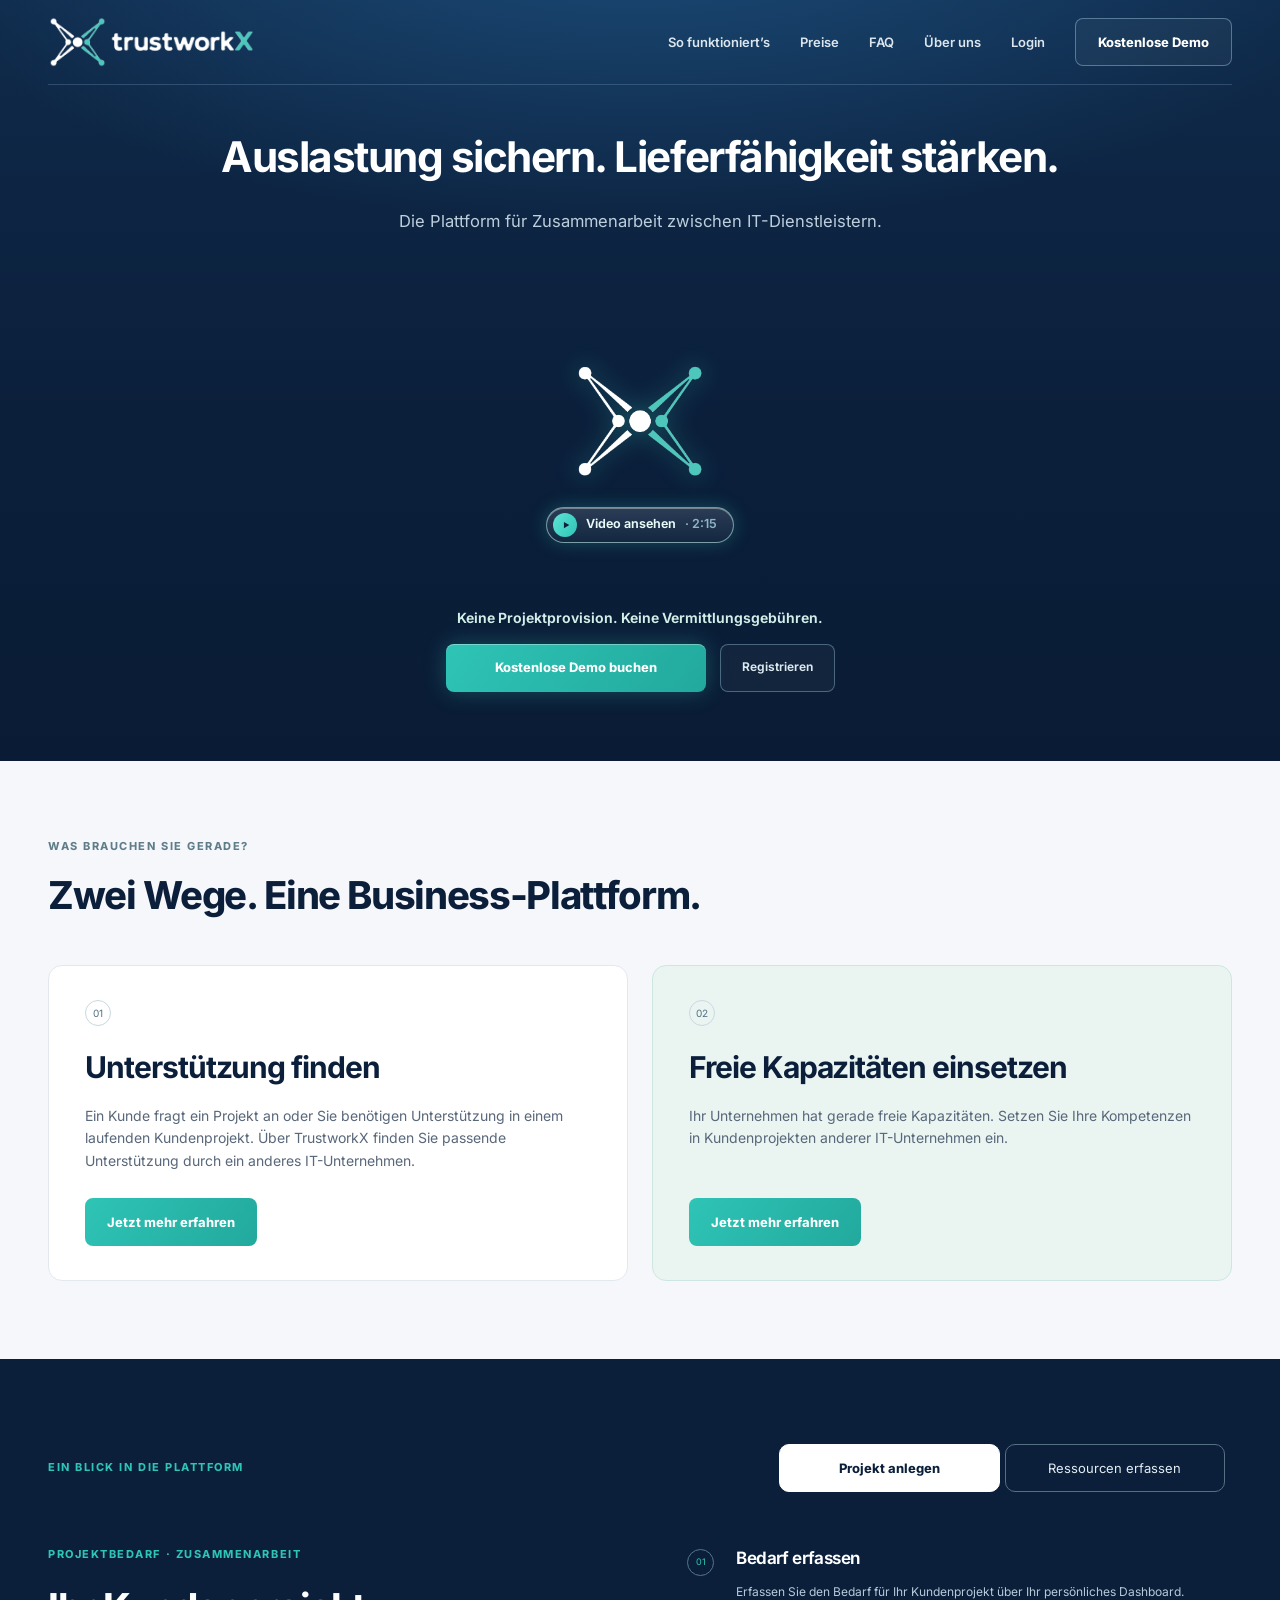
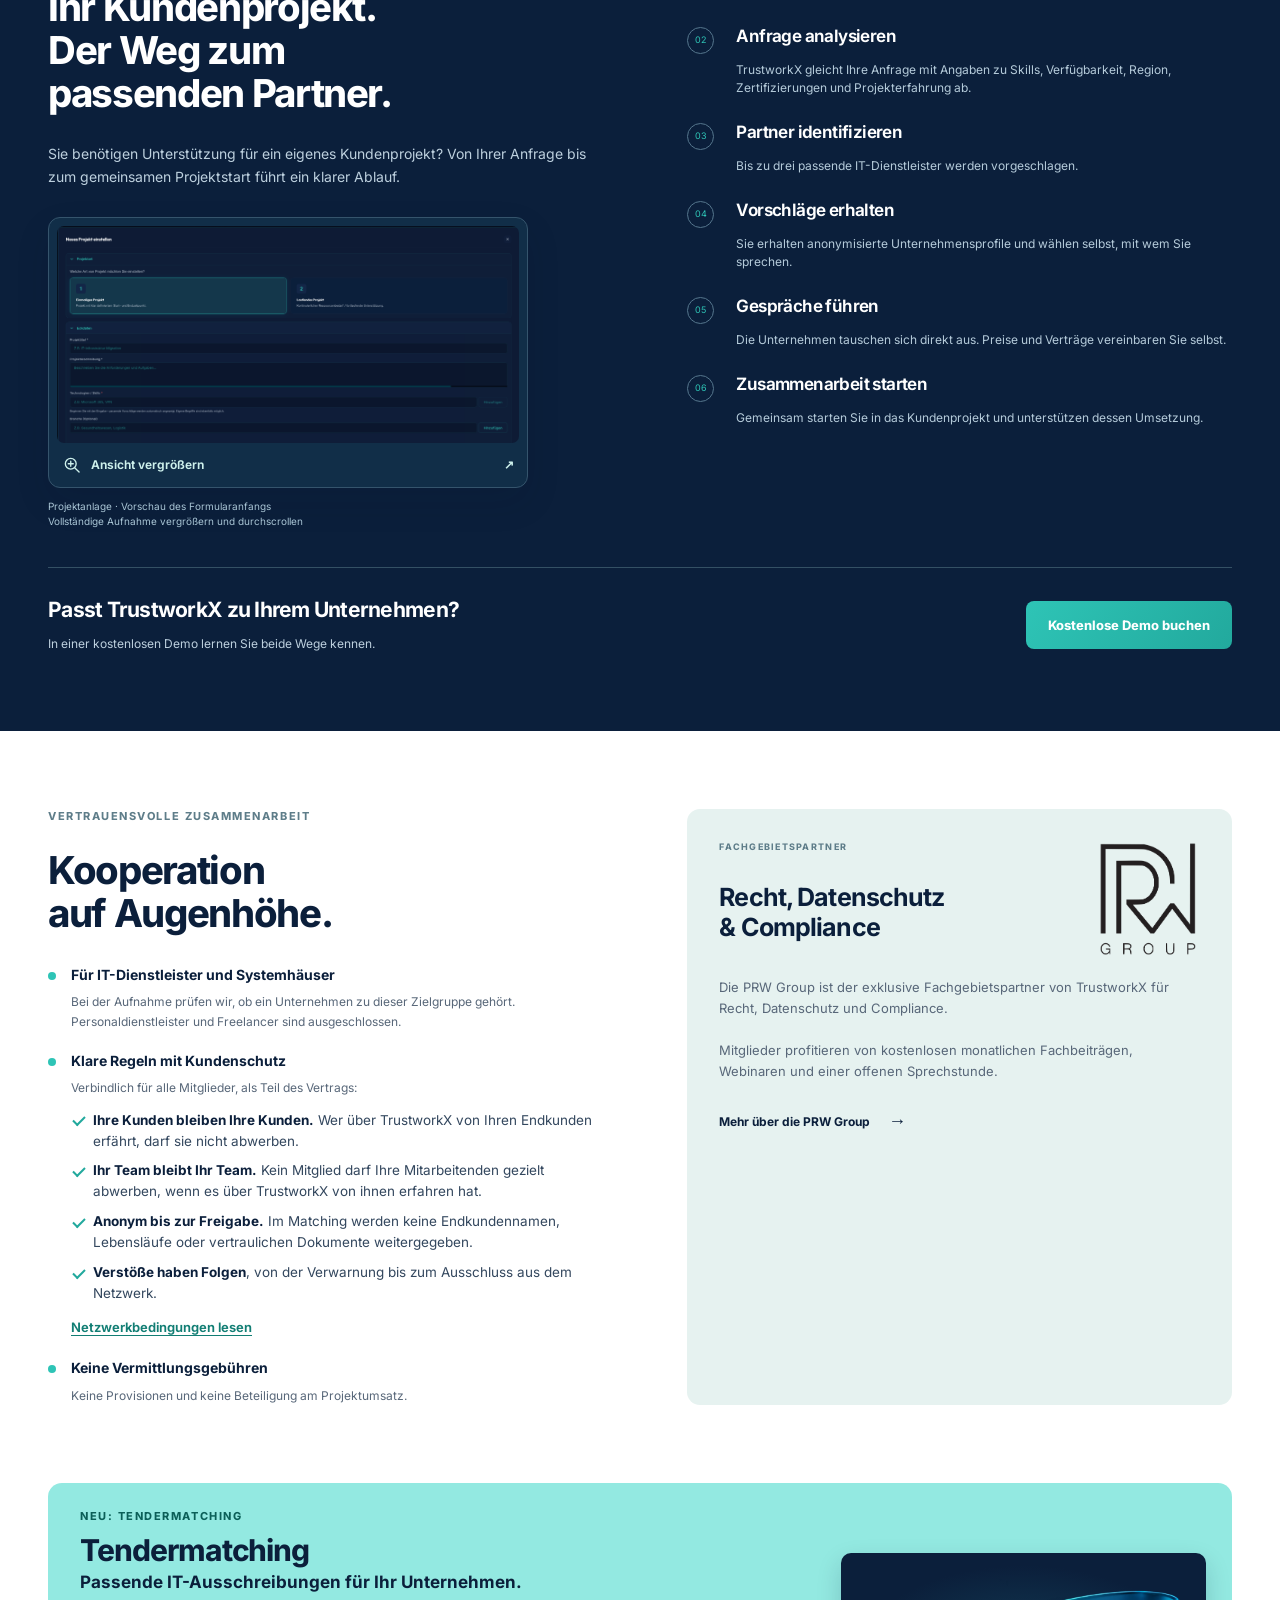
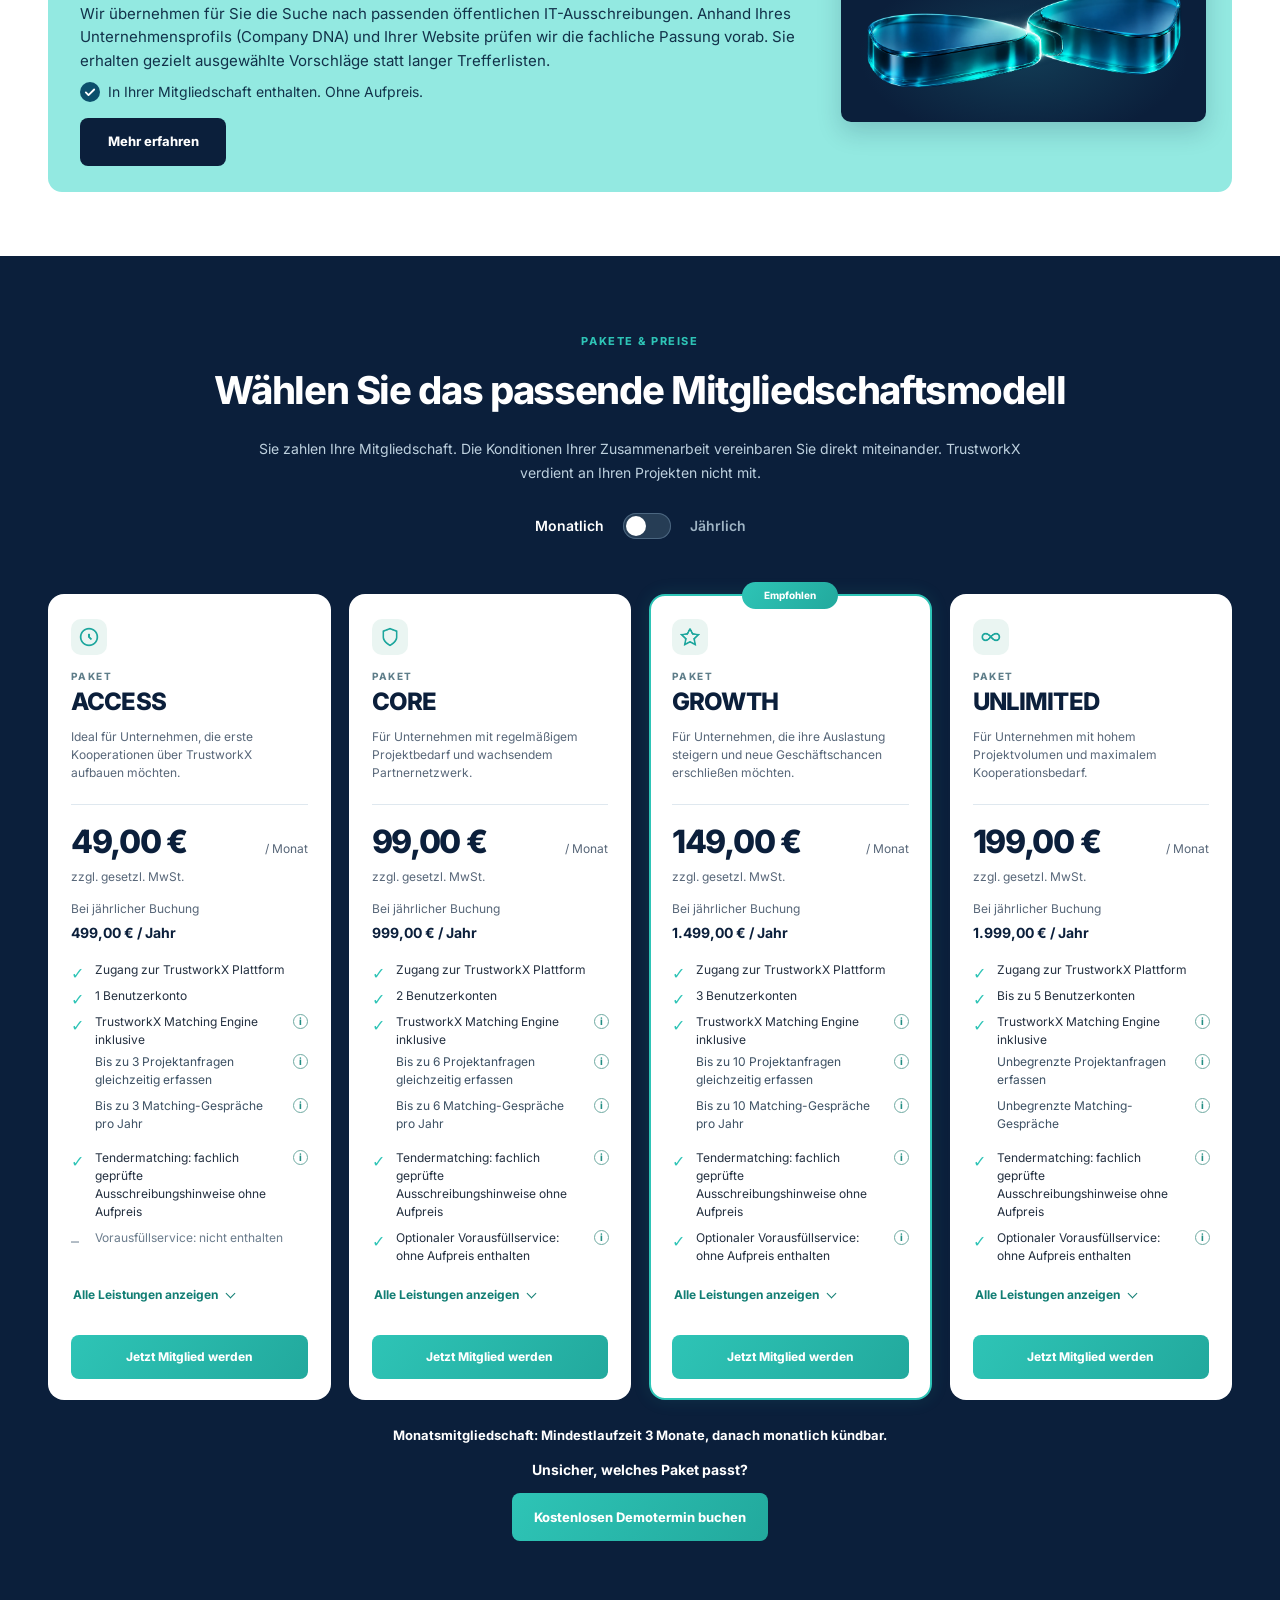
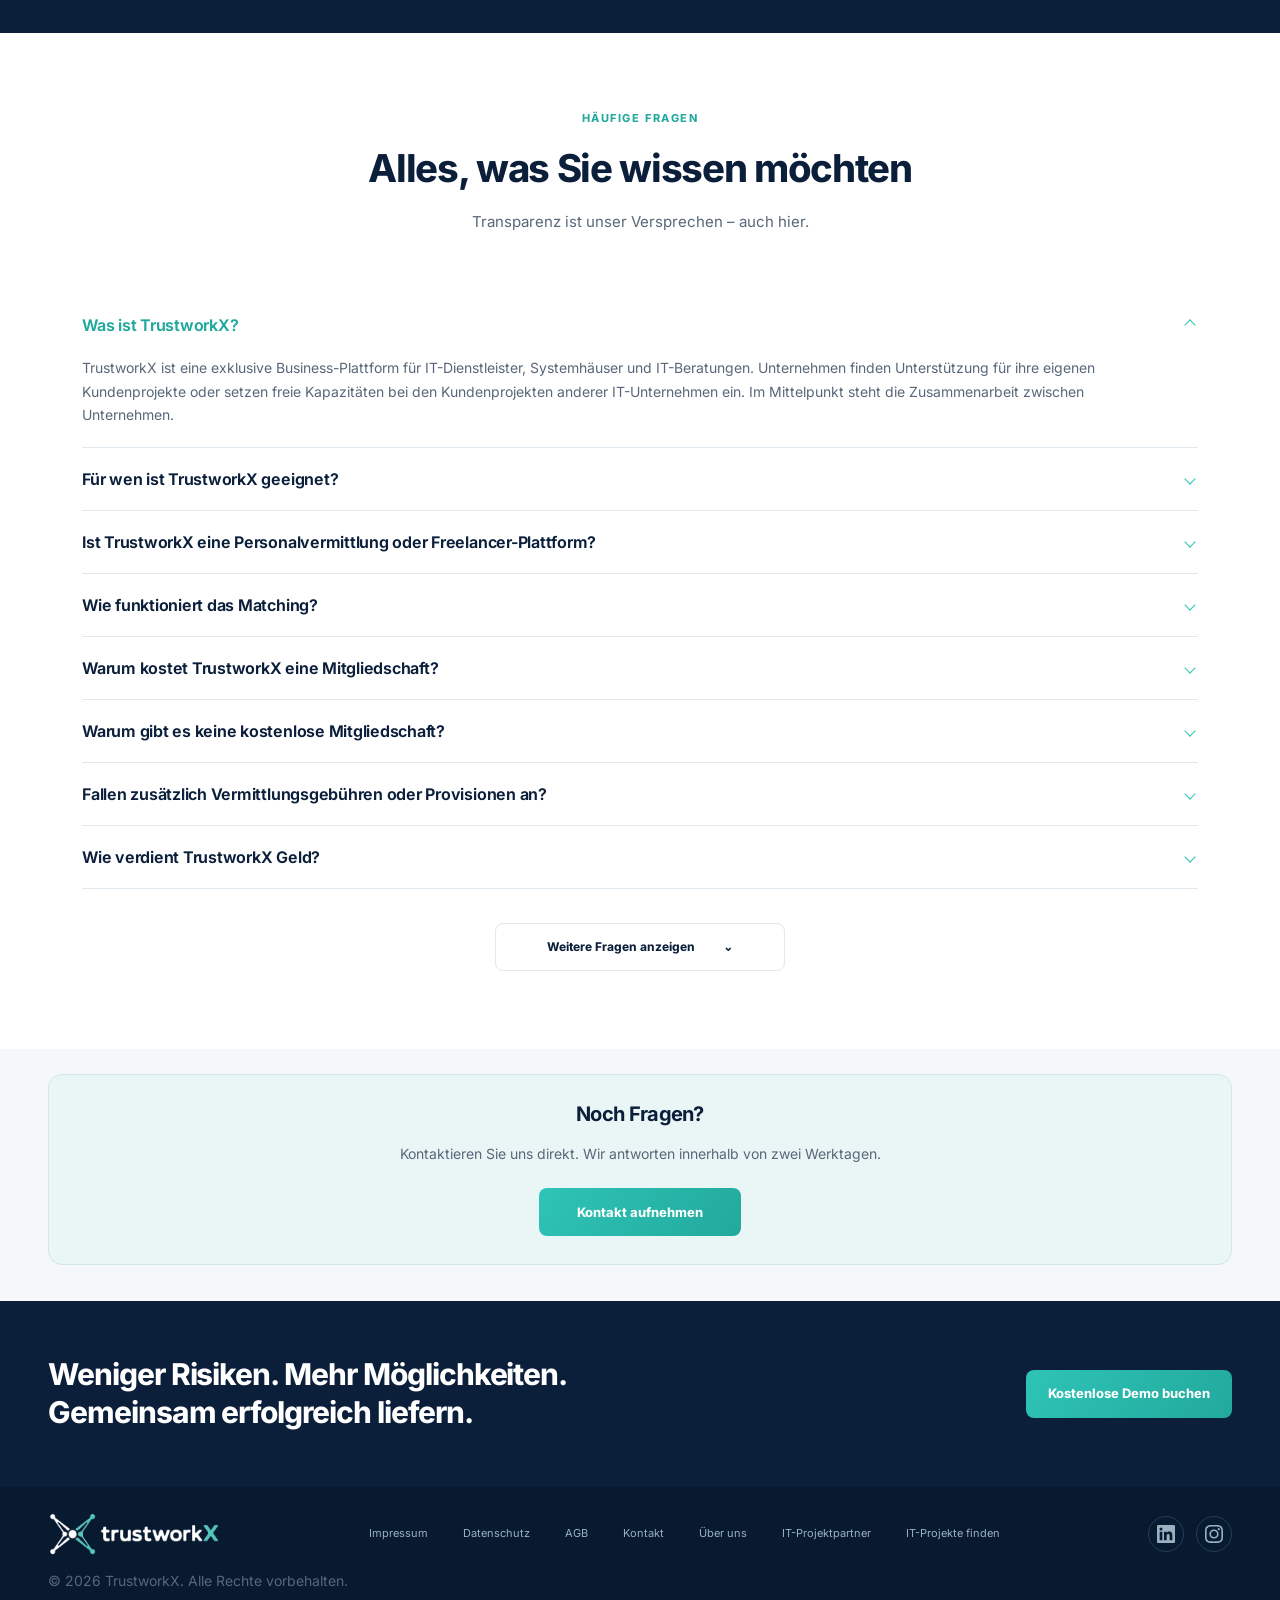
==== commit f5a48904: "Header: X mittig zwischen Unterzeile und Buttons (Variante A) Gleicher Abstand oberhalb und unterhal" ====
--- a/index.html
+++ b/index.html
@@ -61,7 +61,7 @@
   <link rel="icon" type="image/png" sizes="16x16" href="/favicon-16x16.png">
   <link rel="icon" type="image/png" sizes="192x192" href="/icon-192.png">
   <link rel="apple-touch-icon" href="/apple-touch-icon.png">
-  <link rel="stylesheet" href="/css/start.css?v=c770a635">
+  <link rel="stylesheet" href="/css/start.css?v=654509fa">
 </head><body>
 <a class="skip-link" href="#inhalt">Zum Inhalt</a>
 <header class="hero" id="start"><div class="hero-waves" aria-hidden="true"><div class="hero-waves-box"></div></div><div class="wrap"><nav class="navigation" aria-label="Hauptnavigation"><a class="brand" href="#start" aria-label="TrustworkX Start"><img src="assets/logo.png" alt="trustworkX"></a><button class="menu-toggle" aria-expanded="false" aria-controls="nav-links" aria-label="Menü öffnen"><span></span><span></span></button><div class="nav-links" id="nav-links"><a href="#ablauf">So funktioniert’s</a><a href="#preise">Preise</a><a href="#faq">FAQ</a><a href="/ueber-uns.html">Über uns</a><a class="nav-login" href="https://app.trustworkx.de/login">Login</a><a class="button outline" href="https://bookings.cloud.microsoft/book/TrustworkX1@trustworkx.de/?ismsaljsauthenabled" target="_blank" rel="noopener">Kostenlose Demo</a></div></nav>
--- a/css/start.css
+++ b/css/start.css
@@ -229,9 +229,9 @@
 @keyframes video-spin{to{transform:rotate(360deg)}}
 @media(prefers-reduced-motion:reduce){.video-dialog.is-loading .video-dialog-loader{animation-duration:2.4s}}
 /* Header ohne Umschalter: X mit Video-Button mittig in der Achse, ruhige Abstände */
-.hero:not(.sub-hero) .hero-diagram{display:flex;justify-content:center;max-width:none;margin-top:clamp(110px,22vh,220px)}
+.hero:not(.sub-hero) .hero-diagram{display:flex;justify-content:center;max-width:none;margin-top:130px}
 .hero:not(.sub-hero) .connection{display:flex;flex-direction:column;align-items:center;gap:30px;height:auto;min-height:0;padding:0;margin:0}
 .hero:not(.sub-hero) .hero-action{margin-top:64px}
 @media(min-width:901px){.hero:not(.sub-hero) .hero-content{padding-bottom:clamp(64px,5.4vw,96px)}}
-@media(min-width:681px) and (max-width:900px){.hero:not(.sub-hero) .hero-diagram{margin-top:clamp(96px,12vh,150px)}.hero:not(.sub-hero) .hero-action{margin-top:56px}.hero:not(.sub-hero) .hero-content{padding-bottom:56px}}
-@media(max-width:680px){.hero:not(.sub-hero) .hero-diagram{margin-top:56px}.hero:not(.sub-hero) .connection{gap:22px}.hero:not(.sub-hero) .hero-action{margin-top:44px}}
+@media(min-width:681px) and (max-width:900px){.hero:not(.sub-hero) .hero-diagram{margin-top:122px}.hero:not(.sub-hero) .hero-action{margin-top:56px}.hero:not(.sub-hero) .hero-content{padding-bottom:56px}}
+@media(max-width:680px){.hero:not(.sub-hero) .hero-diagram{margin-top:86px}.hero:not(.sub-hero) .connection{gap:20px}.hero:not(.sub-hero) .hero-action{margin-top:30px}}
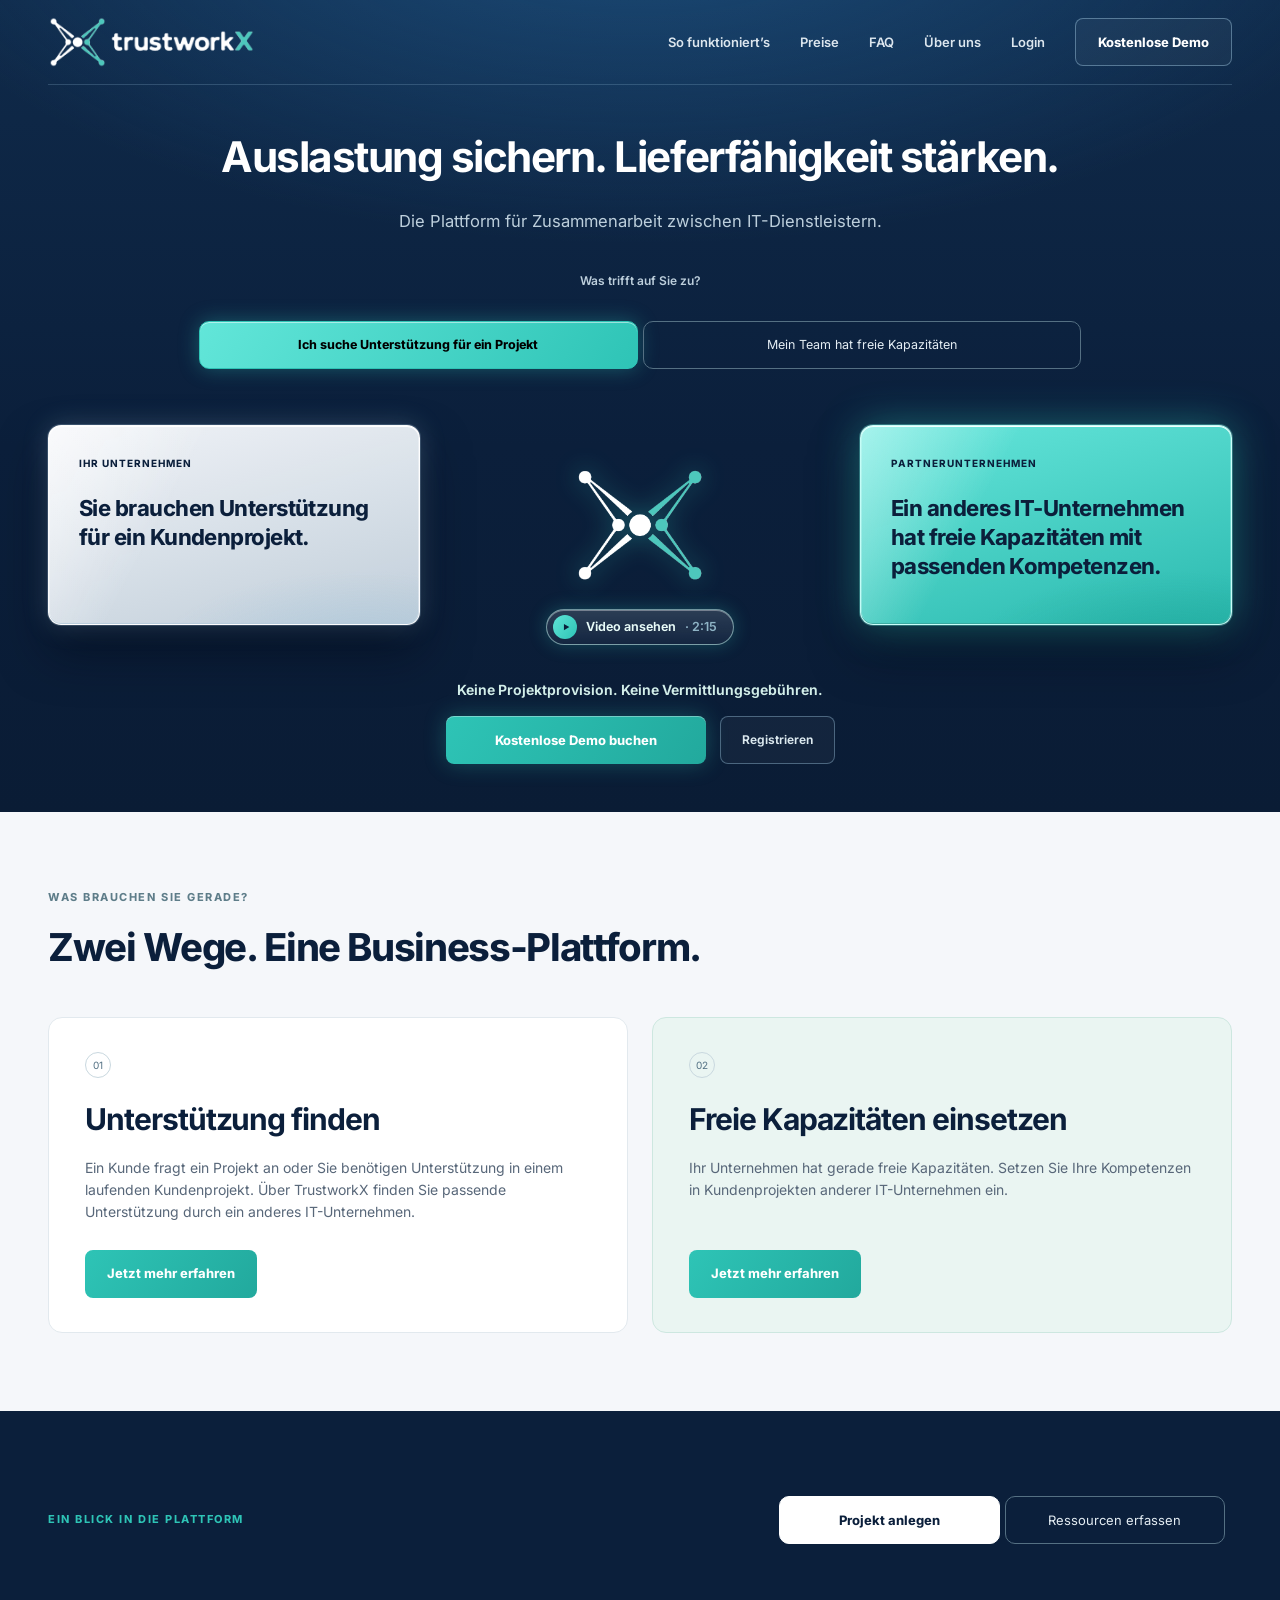
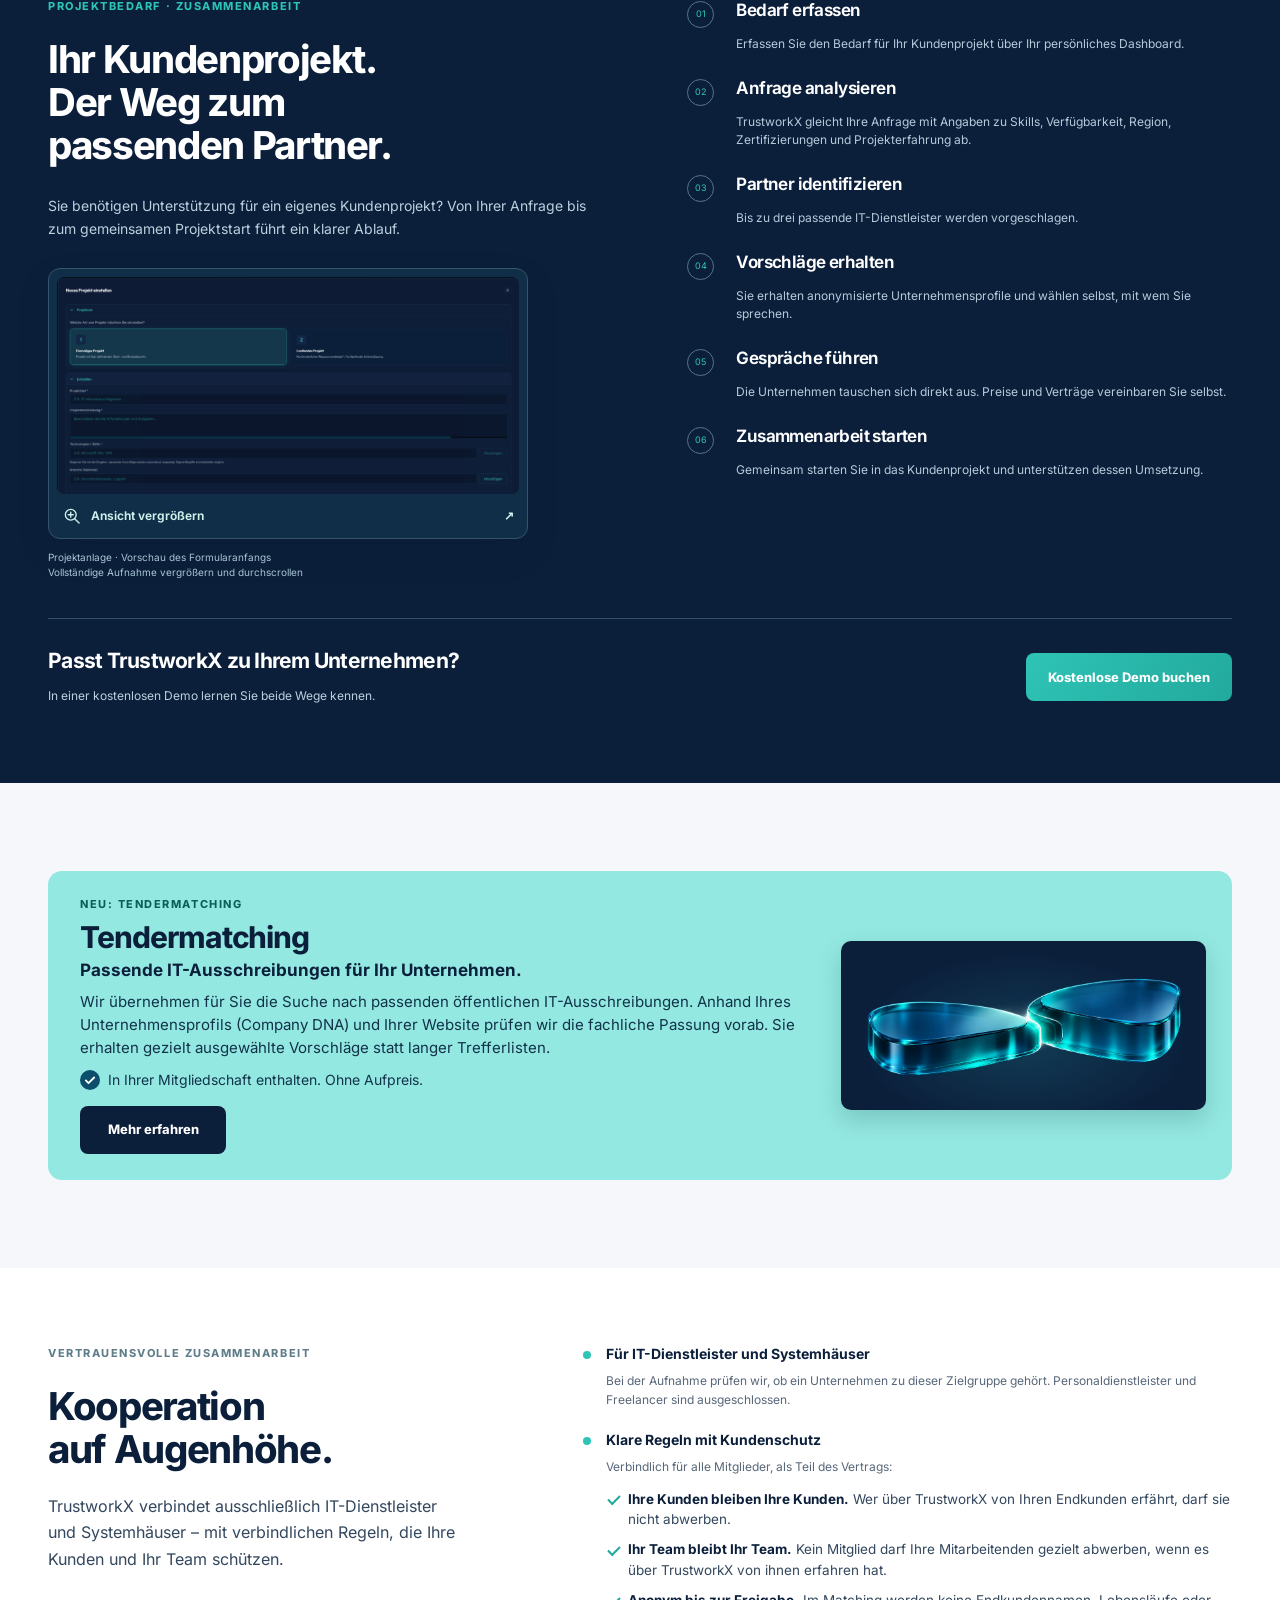
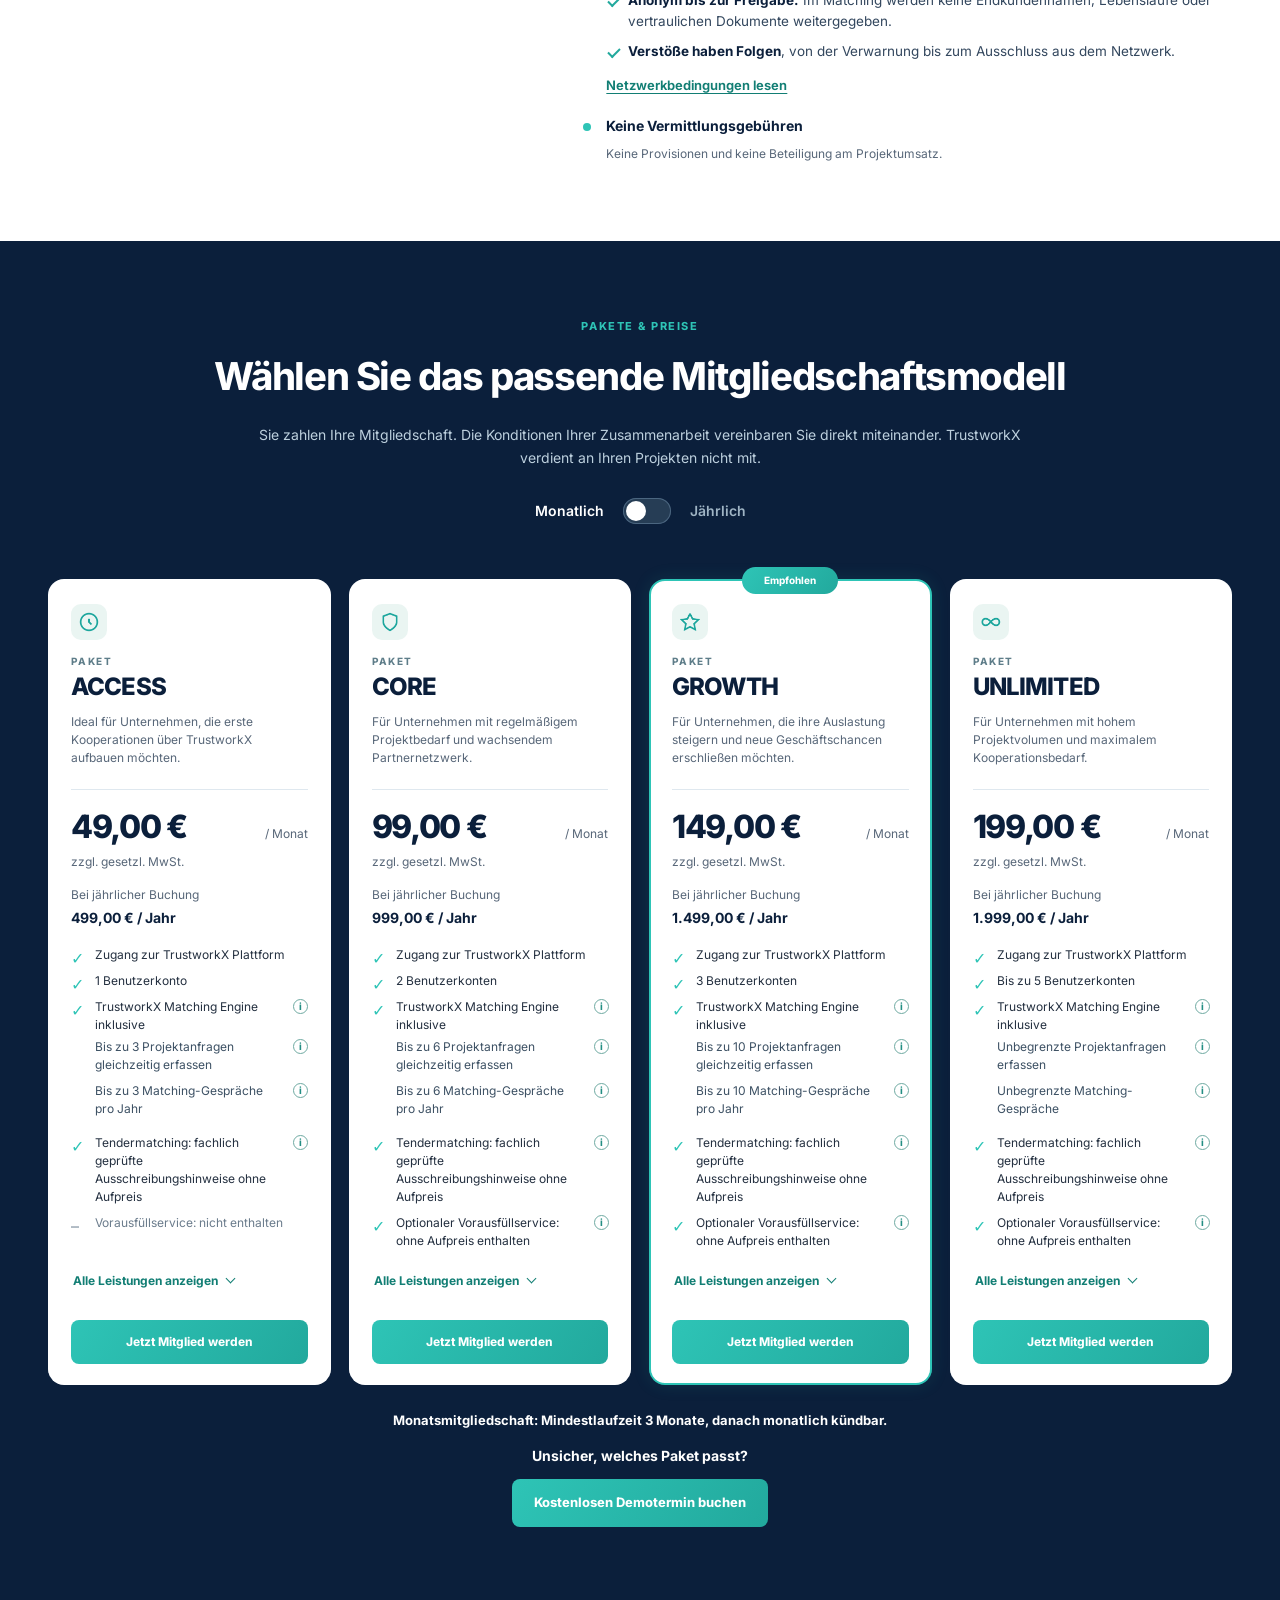
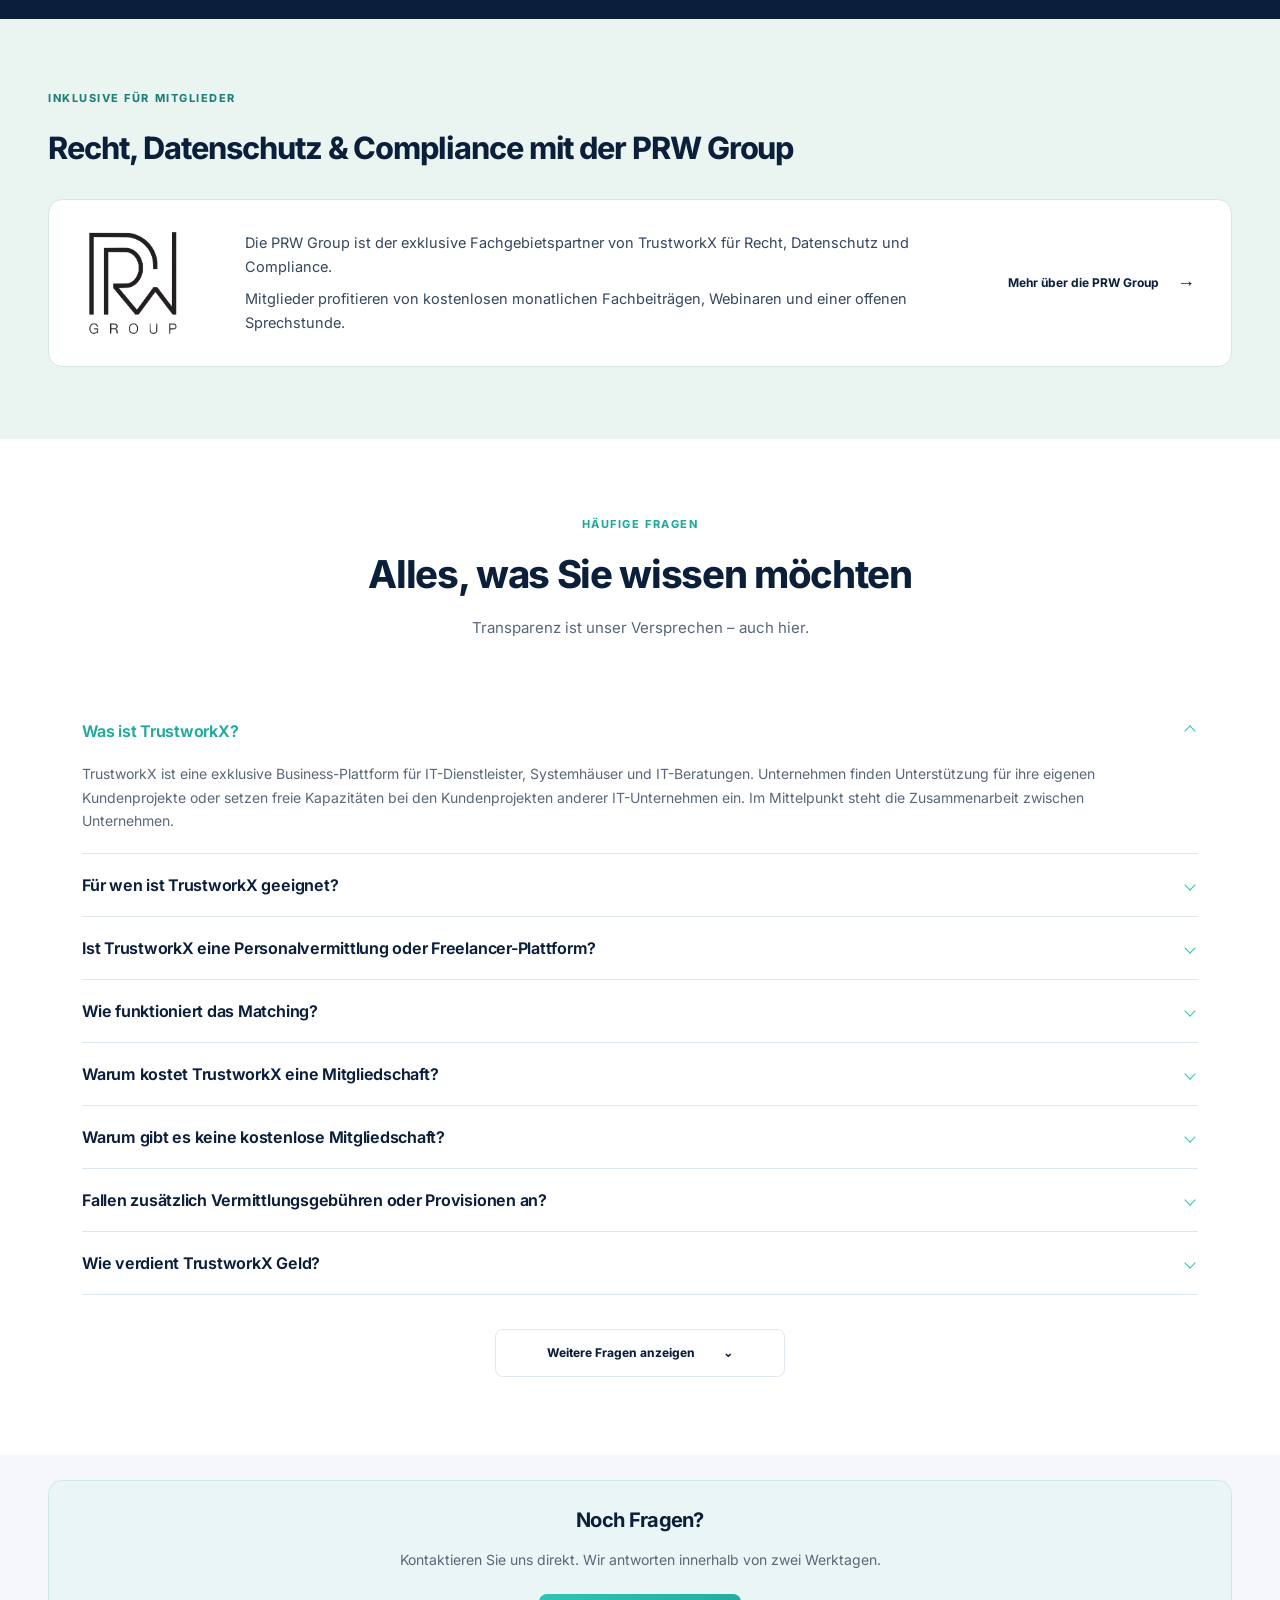
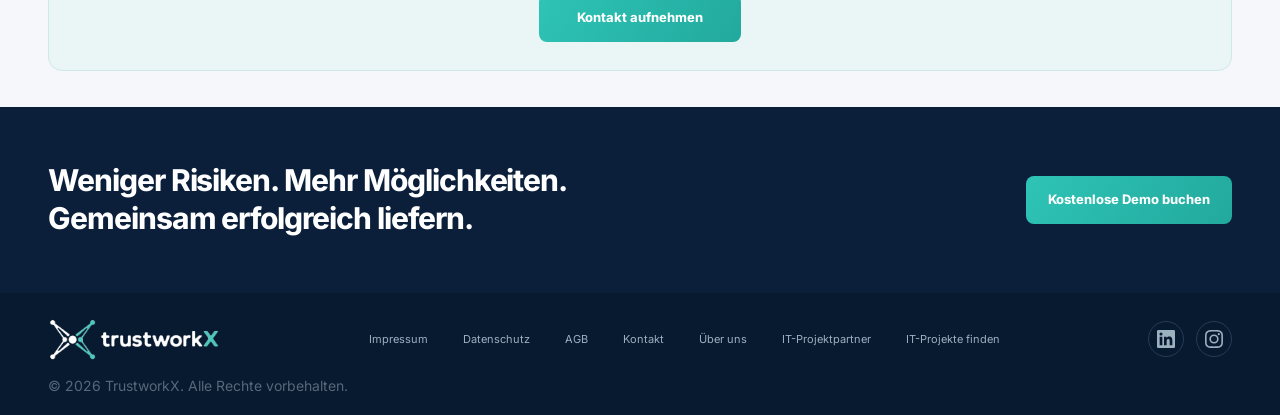
==== commit 4798b5dc: "Startseite: Tendermatching, Kooperation und PRW als eigene Abschnitte - Tendermatching als eigener A" ====
--- a/index.html
+++ b/index.html
@@ -61,20 +61,21 @@
   <link rel="icon" type="image/png" sizes="16x16" href="/favicon-16x16.png">
   <link rel="icon" type="image/png" sizes="192x192" href="/icon-192.png">
   <link rel="apple-touch-icon" href="/apple-touch-icon.png">
-  <link rel="stylesheet" href="/css/start.css?v=654509fa">
+  <link rel="stylesheet" href="/css/start.css?v=31e3ac33">
 </head><body>
 <a class="skip-link" href="#inhalt">Zum Inhalt</a>
-<header class="hero" id="start"><div class="hero-waves" aria-hidden="true"><div class="hero-waves-box"></div></div><div class="wrap"><nav class="navigation" aria-label="Hauptnavigation"><a class="brand" href="#start" aria-label="TrustworkX Start"><img src="assets/logo.png" alt="trustworkX"></a><button class="menu-toggle" aria-expanded="false" aria-controls="nav-links" aria-label="Menü öffnen"><span></span><span></span></button><div class="nav-links" id="nav-links"><a href="#ablauf">So funktioniert’s</a><a href="#preise">Preise</a><a href="#faq">FAQ</a><a href="/ueber-uns.html">Über uns</a><a class="nav-login" href="https://app.trustworkx.de/login">Login</a><a class="button outline" href="https://bookings.cloud.microsoft/book/TrustworkX1@trustworkx.de/?ismsaljsauthenabled" target="_blank" rel="noopener">Kostenlose Demo</a></div></nav>
-<div class="hero-content"><h1>Auslastung sichern. Lieferfähigkeit stärken.</h1><p class="hero-sub">Die Plattform für Zusammenarbeit zwischen IT-Dienstleistern.</p>
-<div class="hero-diagram"><div class="connection"><img src="assets/logo-x.png" alt="TrustworkX" width="819" height="727"><button type="button" class="video-pill" aria-haspopup="dialog" aria-controls="video-dialog" aria-label="Video ansehen, Länge 2 Minuten 15 Sekunden"><span class="video-pill-icon" aria-hidden="true"><svg viewBox="0 0 24 24" focusable="false"><path d="M7 4.5v15l13-7.5z"/></svg></span>Video ansehen <span class="video-pill-time" aria-hidden="true">· 2:15</span></button></div></div>
+<header class="hero" id="start"><div class="company-orbit" aria-hidden="true"><span class="orbit-company orbit-0"><svg viewBox="0 0 40 40" fill="none" aria-hidden="true"><path d="M8 34V10L24 5V34M24 15H33V34M5 34H36M14 13V16M20 11V14M14 21V24M20 19V22M14 29V34M20 27V34M28 20H29M28 25H29M28 30H29" stroke="currentColor" stroke-width="1.5" stroke-linecap="round" stroke-linejoin="round"/></svg></span><span class="orbit-company orbit-1"><svg viewBox="0 0 40 40" fill="none" aria-hidden="true"><path d="M8 34V10L24 5V34M24 15H33V34M5 34H36M14 13V16M20 11V14M14 21V24M20 19V22M14 29V34M20 27V34M28 20H29M28 25H29M28 30H29" stroke="currentColor" stroke-width="1.5" stroke-linecap="round" stroke-linejoin="round"/></svg></span><span class="orbit-company orbit-2"><svg viewBox="0 0 40 40" fill="none" aria-hidden="true"><path d="M8 34V10L24 5V34M24 15H33V34M5 34H36M14 13V16M20 11V14M14 21V24M20 19V22M14 29V34M20 27V34M28 20H29M28 25H29M28 30H29" stroke="currentColor" stroke-width="1.5" stroke-linecap="round" stroke-linejoin="round"/></svg></span><span class="orbit-company orbit-3"><svg viewBox="0 0 40 40" fill="none" aria-hidden="true"><path d="M8 34V10L24 5V34M24 15H33V34M5 34H36M14 13V16M20 11V14M14 21V24M20 19V22M14 29V34M20 27V34M28 20H29M28 25H29M28 30H29" stroke="currentColor" stroke-width="1.5" stroke-linecap="round" stroke-linejoin="round"/></svg></span><span class="orbit-company orbit-4"><svg viewBox="0 0 40 40" fill="none" aria-hidden="true"><path d="M8 34V10L24 5V34M24 15H33V34M5 34H36M14 13V16M20 11V14M14 21V24M20 19V22M14 29V34M20 27V34M28 20H29M28 25H29M28 30H29" stroke="currentColor" stroke-width="1.5" stroke-linecap="round" stroke-linejoin="round"/></svg></span><span class="orbit-company orbit-5"><svg viewBox="0 0 40 40" fill="none" aria-hidden="true"><path d="M8 34V10L24 5V34M24 15H33V34M5 34H36M14 13V16M20 11V14M14 21V24M20 19V22M14 29V34M20 27V34M28 20H29M28 25H29M28 30H29" stroke="currentColor" stroke-width="1.5" stroke-linecap="round" stroke-linejoin="round"/></svg></span><span class="orbit-company orbit-6"><svg viewBox="0 0 40 40" fill="none" aria-hidden="true"><path d="M8 34V10L24 5V34M24 15H33V34M5 34H36M14 13V16M20 11V14M14 21V24M20 19V22M14 29V34M20 27V34M28 20H29M28 25H29M28 30H29" stroke="currentColor" stroke-width="1.5" stroke-linecap="round" stroke-linejoin="round"/></svg></span><span class="orbit-company orbit-7"><svg viewBox="0 0 40 40" fill="none" aria-hidden="true"><path d="M8 34V10L24 5V34M24 15H33V34M5 34H36M14 13V16M20 11V14M14 21V24M20 19V22M14 29V34M20 27V34M28 20H29M28 25H29M28 30H29" stroke="currentColor" stroke-width="1.5" stroke-linecap="round" stroke-linejoin="round"/></svg></span><span class="company-signal"></span></div><div class="hero-waves" aria-hidden="true"><div class="hero-waves-box"></div></div><div class="wrap"><nav class="navigation" aria-label="Hauptnavigation"><a class="brand" href="#start" aria-label="TrustworkX Start"><img src="assets/logo.png" alt="trustworkX"></a><button class="menu-toggle" aria-expanded="false" aria-controls="nav-links" aria-label="Menü öffnen"><span></span><span></span></button><div class="nav-links" id="nav-links"><a href="#ablauf">So funktioniert’s</a><a href="#preise">Preise</a><a href="#faq">FAQ</a><a href="/ueber-uns.html">Über uns</a><a class="nav-login" href="https://app.trustworkx.de/login">Login</a><a class="button outline" href="https://bookings.cloud.microsoft/book/TrustworkX1@trustworkx.de/?ismsaljsauthenabled" target="_blank" rel="noopener">Kostenlose Demo</a></div></nav>
+<div class="hero-content"><h1>Auslastung sichern. Lieferfähigkeit stärken.</h1><p class="hero-sub">Die Plattform für Zusammenarbeit zwischen IT-Dienstleistern.</p><p class="question">Was trifft auf Sie zu?</p><div class="situation-switch" role="tablist" aria-label="Ihre Situation wählen – beide Optionen sind anklickbar"><button role="tab" aria-selected="true" aria-controls="hero-diagram" id="tab-need" data-situation="need"><span class="segment-label">Ich suche Unterstützung <span>für ein Projekt</span></span></button><button role="tab" aria-selected="false" aria-controls="hero-diagram" id="tab-capacity" data-situation="capacity" tabindex="-1"><span class="segment-label">Mein Team hat freie Kapazitäten</span></button></div>
+<div class="hero-diagram" id="hero-diagram" role="tabpanel" aria-labelledby="tab-need"><article class="company-card own"><p class="eyebrow">Ihr Unternehmen</p><h2>Sie brauchen Unterstützung für ein Kundenprojekt.</h2></article><div class="connection"><img src="assets/logo-x.png" alt="TrustworkX" width="819" height="727"><button type="button" class="video-pill" aria-haspopup="dialog" aria-controls="video-dialog" aria-label="Video ansehen, Länge 2 Minuten 15 Sekunden"><span class="video-pill-icon" aria-hidden="true"><svg viewBox="0 0 24 24" focusable="false"><path d="M7 4.5v15l13-7.5z"/></svg></span>Video ansehen <span class="video-pill-time" aria-hidden="true">· 2:15</span></button></div><article class="company-card partner supply"><p class="eyebrow">Partnerunternehmen</p><h2>Ein anderes IT-Unternehmen hat freie Kapazitäten mit passenden Kompetenzen.</h2></article></div>
 <div class="hero-action"><p class="hero-no-commission">Keine Projektprovision. Keine Vermittlungsgebühren.</p><div class="hero-cta-row"><a class="button teal" href="https://bookings.cloud.microsoft/book/TrustworkX1@trustworkx.de/?ismsaljsauthenabled" target="_blank" rel="noopener">Kostenlose Demo buchen</a><a class="quiet-link" href="#pricing">Registrieren</a></div></div></div></div></header>
 <main id="inhalt"><section class="cases section" id="wege"><div class="wrap"><div class="section-heading"><p class="eyebrow">Was brauchen Sie gerade?</p><h2>Zwei Wege. Eine Business-Plattform.</h2></div><div class="benefit-grid"><article class="benefit-card"><div class="case-copy"><span class="case-number">01</span><h3>Unterstützung finden</h3><p>Ein Kunde fragt ein Projekt an oder Sie benötigen Unterstützung in einem laufenden Kundenprojekt. Über TrustworkX finden Sie passende Unterstützung durch ein anderes IT-Unternehmen.</p><a class="button teal" href="/it-projektpartner.html">Jetzt mehr erfahren</a></div></article><article class="benefit-card"><div class="case-copy"><span class="case-number">02</span><h3>Freie Kapazitäten einsetzen</h3><p>Ihr Unternehmen hat gerade freie Kapazitäten. Setzen Sie Ihre Kompetenzen in Kundenprojekten anderer IT-Unternehmen ein.</p><a class="button teal" href="/it-projekte-finden.html">Jetzt mehr erfahren</a></div></article></div></div></section>
 <section class="platform section dark" id="plattform" data-view="project"><div class="wrap"><div class="platform-heading"><p class="eyebrow">Ein Blick in die Plattform</p><div class="platform-tabs" role="tablist" aria-label="Plattformansicht wechseln – beide Optionen sind anklickbar"><button role="tab" id="platform-tab-project" data-platform="project" aria-controls="ablauf" aria-selected="true"><span class="segment-label">Projekt anlegen</span></button><button role="tab" id="platform-tab-resources" data-platform="resources" aria-controls="ressourcen" aria-selected="false" tabindex="-1"><span class="segment-label">Ressourcen erfassen</span></button></div></div><span id="how-it-works" aria-hidden="true"></span><div class="platform-panel workflow" id="ablauf" role="tabpanel" aria-labelledby="platform-tab-project" tabindex="0"><div class="two-col"><div><p class="eyebrow">Projektbedarf · Zusammenarbeit</p><h2>Ihr Kundenprojekt.<br>Der Weg zum<br>passenden Partner.</h2><p class="section-intro">Sie benötigen Unterstützung für ein eigenes Kundenprojekt? Von Ihrer Anfrage bis zum gemeinsamen Projektstart führt ein klarer Ablauf.</p><figure class="product compact-product"><button class="product-preview" type="button" data-screenshot="assets/projektanlage-vollstaendig.png" data-viewer-fit="width" data-image-title="Projekt anlegen · vollständige Formularansicht" data-image-alt="Vollständige Projekt-Erfassungsmaske aus vier überlappenden Originalaufnahmen: Projektart, Eckdaten, Rahmenbedingungen, Vorschau, Anhänge und Abschlussbuttons." aria-haspopup="dialog" aria-controls="screenshot-dialog"><span class="product-shot project-shot"><img src="assets/projektanlage-vorschau.webp" alt="Originalaufnahme des Formularanfangs mit Projektart und Eckdaten. Die vollständige Maske ist in der vergrößerten Ansicht scrollbar." width="2048" height="962" loading="eager" decoding="async" fetchpriority="low"></span><span class="image-open"><svg viewBox="0 0 24 24" aria-hidden="true"><circle cx="10.5" cy="10.5" r="6.5"/><path d="m15.5 15.5 5 5M7.5 10.5h6M10.5 7.5v6"/></svg>Ansicht vergrößern <span aria-hidden="true">↗</span></span></button><figcaption>Projektanlage · Vorschau des Formularanfangs<br>Vollständige Aufnahme vergrößern und durchscrollen</figcaption></figure></div><ol class="steps"><li><span class="step-number">01</span><div><h3>Bedarf erfassen</h3><p>Erfassen Sie den Bedarf für Ihr Kundenprojekt über Ihr persönliches Dashboard.</p></div></li><li><span class="step-number">02</span><div><h3>Anfrage analysieren</h3><p>TrustworkX gleicht Ihre Anfrage mit Angaben zu Skills, Verfügbarkeit, Region, Zertifizierungen und Projekterfahrung ab.</p></div></li><li><span class="step-number">03</span><div><h3>Partner identifizieren</h3><p>Bis zu drei passende IT-Dienstleister werden vorgeschlagen.</p></div></li><li><span class="step-number">04</span><div><h3>Vorschläge erhalten</h3><p>Sie erhalten anonymisierte Unternehmensprofile und wählen selbst, mit wem Sie sprechen.</p></div></li><li><span class="step-number">05</span><div><h3>Gespräche führen</h3><p>Die Unternehmen tauschen sich direkt aus. Preise und Verträge vereinbaren Sie selbst.</p></div></li><li><span class="step-number">06</span><div><h3>Zusammenarbeit starten</h3><p>Gemeinsam starten Sie in das Kundenprojekt und unterstützen dessen Umsetzung.</p></div></li></ol></div></div><div class="platform-panel resources" id="ressourcen" role="tabpanel" aria-labelledby="platform-tab-resources" tabindex="0" hidden><div class="two-col"><div><p class="eyebrow">Auslastung · freie Ressourcen</p><h2>Freie Kapazitäten?<br>Bringen Sie Ihr Team<br>wieder in Projekte.</h2><p class="section-intro">Nutzen Sie freie Kapazitäten Ihres Teams, um andere IT-Unternehmen bei deren Kundenprojekten zu unterstützen.</p><div class="resource-way"><h3>Projekt-Matching</h3><p>Über das Matching können Sie als passendes IT-Unternehmen für Kundenprojekte anderer Mitglieder vorgeschlagen werden.</p></div><div class="resource-way"><h3>Zusätzlich: Ressourcen im Newsletter</h3><p>Stellen Sie freie Ressourcen anonymisiert im Newsletter an Mitglieder vor. Nur mit Ihrer ausdrücklichen Freigabe im Dashboard. Die Vorstellung erfolgt unabhängig vom Projektmatching.</p></div><p class="privacy-note">Ohne Firmen-, Personen- oder Kontaktdaten. Eine Zusammenarbeit wird nicht garantiert.</p></div><figure class="product compact-product"><button class="product-preview" type="button" data-screenshot="assets/ressourcen-vollstaendig.png" data-viewer-fit="width" data-image-title="Ressourcen erfassen · vollständige Formularansicht" data-image-alt="Vollständige leere Maske Freie Ressource hinzufügen aus zwei überlappenden Originalaufnahmen: Stammdaten, Verfügbarkeit, Skills, Hersteller, Zertifizierungen, Sprachen, Einsatzart, Kurzbeschreibung, PDF-Anhang und Abschlussbuttons." aria-haspopup="dialog" aria-controls="screenshot-dialog"><span class="product-shot resource-entry-shot"><img src="assets/ressourcen-vorschau.webp" alt="Originalaufnahme des Ressourcen-Formularanfangs. Die vollständige Maske ist in der vergrößerten Ansicht scrollbar." width="779" height="895" loading="eager" decoding="async" fetchpriority="low"></span><span class="image-open"><svg viewBox="0 0 24 24" aria-hidden="true"><circle cx="10.5" cy="10.5" r="6.5"/><path d="m15.5 15.5 5 5M7.5 10.5h6M10.5 7.5v6"/></svg>Ansicht vergrößern <span aria-hidden="true">↗</span></span></button><figcaption>Ressourcen erfassen · Vorschau des Formularanfangs<br>Vollständige Aufnahme vergrößern und durchscrollen</figcaption></figure></div></div><div class="case-close"><div><h3>Passt TrustworkX zu Ihrem Unternehmen?</h3><p>In einer kostenlosen Demo lernen Sie beide Wege kennen.</p></div><a class="button teal" href="https://bookings.cloud.microsoft/book/TrustworkX1@trustworkx.de/?ismsaljsauthenabled" target="_blank" rel="noopener">Kostenlose Demo buchen</a></div></div></section>
+<section class="tender-teaser" id="tendermatching" aria-labelledby="tender-title"><div class="wrap"><div class="tender-box"><div class="tender-copy"><p class="tender-flag">Neu: Tendermatching</p><h2 id="tender-title">Tendermatching</h2><p class="tender-sub">Passende IT-Ausschreibungen für Ihr Unternehmen.</p><p class="tender-text">Wir übernehmen für Sie die Suche nach passenden öffentlichen IT-Ausschreibungen. Anhand Ihres Unternehmensprofils (Company DNA) und Ihrer Website prüfen wir die fachliche Passung vorab. Sie erhalten gezielt ausgewählte Vorschläge statt langer Trefferlisten.</p><p class="tender-included"><svg viewBox="0 0 24 24" width="20" height="20" aria-hidden="true" focusable="false"><circle cx="12" cy="12" r="12" fill="#0b4f6c"/><path d="m7 12.5 3.2 3.2L17 9" fill="none" stroke="#fff" stroke-width="2.2" stroke-linecap="round" stroke-linejoin="round"/></svg><span>In Ihrer Mitgliedschaft enthalten. Ohne Aufpreis.</span></p><button type="button" class="button navy tender-more" data-feature="tendermatching" data-pop-width="560" data-pop-side="right" aria-expanded="false" aria-haspopup="dialog" aria-controls="feature-popover">Mehr erfahren</button></div><div class="tender-art" aria-hidden="true"><img src="/assets/tendermatching-glasmotiv.webp" alt="" width="1942" height="809" loading="lazy" decoding="async" draggable="false"></div></div></div></section>
 
-<section class="trust section" id="vertrauen"><div class="wrap two-col"><div><p class="eyebrow">Vertrauensvolle Zusammenarbeit</p><h2>Kooperation<br>auf Augenhöhe.</h2><ul class="trust-points"><li><h3>Für IT-Dienstleister und Systemhäuser</h3><p>Bei der Aufnahme prüfen wir, ob ein Unternehmen zu dieser Zielgruppe gehört. Personaldienstleister und Freelancer sind ausgeschlossen.</p></li><li><h3>Klare Regeln mit Kundenschutz</h3><p>Verbindlich für alle Mitglieder, als Teil des Vertrags:</p><ul class="trust-rules"><li><b>Ihre Kunden bleiben Ihre Kunden.</b> Wer über TrustworkX von Ihren Endkunden erfährt, darf sie nicht abwerben.</li><li><b>Ihr Team bleibt Ihr Team.</b> Kein Mitglied darf Ihre Mitarbeitenden gezielt abwerben, wenn es über TrustworkX von ihnen erfahren hat.</li><li><b>Anonym bis zur Freigabe.</b> Im Matching werden keine Endkundennamen, Lebensläufe oder vertraulichen Dokumente weitergegeben.</li><li><b>Verstöße haben Folgen</b>, von der Verwarnung bis zum Ausschluss aus dem Netzwerk.</li></ul><a class="trust-rules-link" href="/agb.html#teil-b">Netzwerkbedingungen lesen</a></li><li><h3>Keine Vermittlungsgebühren</h3><p>Keine Provisionen und keine Beteiligung am Projektumsatz.</p></li></ul></div><article class="partner-card" id="partner"><img src="assets/prw.png" alt="PRW Group" class="prw-logo"><p class="eyebrow">Fachgebietspartner</p><h3>Recht, Datenschutz<br>& Compliance</h3><p>Die PRW Group ist der exklusive Fachgebietspartner von TrustworkX für Recht, Datenschutz und Compliance.</p><p>Mitglieder profitieren von kostenlosen monatlichen Fachbeiträgen, Webinaren und einer offenen Sprechstunde.</p><a class="text-link" href="https://www.prw.de" target="_blank" rel="noopener">Mehr über die PRW Group <span>→</span></a></article></div></section>
-<section class="tender-teaser" id="tendermatching" aria-labelledby="tender-title"><div class="wrap"><div class="tender-box"><div class="tender-copy"><p class="tender-flag">Neu: Tendermatching</p><h2 id="tender-title">Tendermatching</h2><p class="tender-sub">Passende IT-Ausschreibungen für Ihr Unternehmen.</p><p class="tender-text">Wir übernehmen für Sie die Suche nach passenden öffentlichen IT-Ausschreibungen. Anhand Ihres Unternehmensprofils (Company DNA) und Ihrer Website prüfen wir die fachliche Passung vorab. Sie erhalten gezielt ausgewählte Vorschläge statt langer Trefferlisten.</p><p class="tender-included"><svg viewBox="0 0 24 24" width="20" height="20" aria-hidden="true" focusable="false"><circle cx="12" cy="12" r="12" fill="#0b4f6c"/><path d="m7 12.5 3.2 3.2L17 9" fill="none" stroke="#fff" stroke-width="2.2" stroke-linecap="round" stroke-linejoin="round"/></svg><span>In Ihrer Mitgliedschaft enthalten. Ohne Aufpreis.</span></p><button type="button" class="button navy tender-more" data-feature="tendermatching" data-pop-width="560" data-pop-side="right" aria-expanded="false" aria-haspopup="dialog" aria-controls="feature-popover">Mehr erfahren</button></div><div class="tender-art" aria-hidden="true"><img src="/assets/tendermatching-glasmotiv.webp" alt="" width="1942" height="809" loading="lazy" decoding="async" draggable="false"></div></div></div></section>
+<section class="trust section" id="vertrauen"><div class="wrap two-col"><div><p class="eyebrow">Vertrauensvolle Zusammenarbeit</p><h2>Kooperation<br>auf Augenhöhe.</h2><p class="trust-lead">TrustworkX verbindet ausschließlich IT-Dienstleister und Systemhäuser – mit verbindlichen Regeln, die Ihre Kunden und Ihr Team schützen.</p></div><div><ul class="trust-points"><li><h3>Für IT-Dienstleister und Systemhäuser</h3><p>Bei der Aufnahme prüfen wir, ob ein Unternehmen zu dieser Zielgruppe gehört. Personaldienstleister und Freelancer sind ausgeschlossen.</p></li><li><h3>Klare Regeln mit Kundenschutz</h3><p>Verbindlich für alle Mitglieder, als Teil des Vertrags:</p><ul class="trust-rules"><li><b>Ihre Kunden bleiben Ihre Kunden.</b> Wer über TrustworkX von Ihren Endkunden erfährt, darf sie nicht abwerben.</li><li><b>Ihr Team bleibt Ihr Team.</b> Kein Mitglied darf Ihre Mitarbeitenden gezielt abwerben, wenn es über TrustworkX von ihnen erfahren hat.</li><li><b>Anonym bis zur Freigabe.</b> Im Matching werden keine Endkundennamen, Lebensläufe oder vertraulichen Dokumente weitergegeben.</li><li><b>Verstöße haben Folgen</b>, von der Verwarnung bis zum Ausschluss aus dem Netzwerk.</li></ul><a class="trust-rules-link" href="/agb.html#teil-b">Netzwerkbedingungen lesen</a></li><li><h3>Keine Vermittlungsgebühren</h3><p>Keine Provisionen und keine Beteiligung am Projektumsatz.</p></li></ul></div></div></section>
 <span id="pricing" aria-hidden="true"></span><section class="pricing section" id="preise"><div class="wrap"><div class="section-heading center"><p class="eyebrow">Pakete & Preise</p><h2>Wählen Sie das passende Mitgliedschaftsmodell</h2></div><p class="membership-principle">Sie zahlen Ihre Mitgliedschaft. Die Konditionen Ihrer Zusammenarbeit vereinbaren Sie direkt miteinander. TrustworkX verdient an Ihren Projekten nicht mit.</p><div class="billing"><span id="monthly-label" class="active">Monatlich</span><button id="billing-toggle" role="switch" aria-checked="false" aria-label="Jährliche Abrechnung"><span></span></button><span id="yearly-label">Jährlich</span></div><div class="pricing-grid"><article class="price-card "><div class="package-icon "><img src="assets/paket-0.png" alt=""></div><div class="eyebrow muted">Paket</div><h3>ACCESS</h3><p class="package-description">Ideal für Unternehmen, die erste Kooperationen über TrustworkX aufbauen möchten.</p><div class="amount"><strong data-month="49,00" data-year="499,00">49,00 €</strong><span class="period">/ Monat</span></div><small>zzgl. gesetzl. MwSt.</small><p class="annual" data-month="49,00" data-year="499,00">Bei jährlicher Buchung<br><b>499,00 € / Jahr</b></p><div class="features-wrap"><ul class="features"><li>Zugang zur TrustworkX Plattform</li><li>1 Benutzerkonto</li><li class="feature-group"><span class="feature-text">TrustworkX Matching Engine inklusive</span><button type="button" class="info-btn" data-feature="engine" data-pop-mode="click" aria-expanded="false" aria-haspopup="dialog" aria-controls="feature-popover" aria-label="Erklärung zu: TrustworkX Matching Engine inklusive"><span aria-hidden="true">i</span></button><ul class="feature-sub"><li><span class="feature-text">Bis zu 3 Projektanfragen gleichzeitig erfassen</span><button type="button" class="info-btn" data-feature="projektanfrage" data-pop-mode="click" aria-expanded="false" aria-haspopup="dialog" aria-controls="feature-popover" aria-label="Erklärung zu: Bis zu 3 Projektanfragen gleichzeitig erfassen"><span aria-hidden="true">i</span></button></li><li><span class="feature-text">Bis zu 3 Matching-Gespräche pro Jahr</span><button type="button" class="info-btn" data-feature="matching" data-pop-mode="click" aria-expanded="false" aria-haspopup="dialog" aria-controls="feature-popover" aria-label="Erklärung zu: Bis zu 3 Matching-Gespräche pro Jahr"><span aria-hidden="true">i</span></button></li></ul></li><li><span class="feature-text">Tendermatching: fachlich geprüfte Ausschreibungshinweise ohne Aufpreis</span><button type="button" class="info-btn" data-feature="tendermatching-kurz" data-pop-mode="click" aria-expanded="false" aria-haspopup="dialog" aria-controls="feature-popover" aria-label="Erklärung zu: Tendermatching: fachlich geprüfte Ausschreibungshinweise ohne Aufpreis"><span aria-hidden="true">i</span></button></li><li class="feature-missing"><span class="feature-text">Vorausfüllservice: nicht enthalten</span></li></ul><button type="button" class="features-toggle" aria-expanded="false" aria-controls="mehr-access"><span class="features-toggle-label">Alle Leistungen anzeigen</span><span class="features-toggle-icon" aria-hidden="true"></span></button><ul class="features features-more" id="mehr-access" hidden><li>Unternehmensprofil</li><li>Persönliches Dashboard</li><li><span class="feature-text">Bearbeitung Ihrer Projektanfragen innerhalb von 48 Stunden</span><button type="button" class="info-btn" data-feature="bearbeitung-48" data-pop-mode="click" aria-expanded="false" aria-haspopup="dialog" aria-controls="feature-popover" aria-label="Erklärung zu: Bearbeitung Ihrer Projektanfragen innerhalb von 48 Stunden"><span aria-hidden="true">i</span></button></li></ul></div><a class="button teal plan-cta" href="checkout.html?plan=ACCESS&amp;interval=month" data-plan="ACCESS">Jetzt Mitglied werden</a></article><article class="price-card "><div class="package-icon "><img src="assets/paket-1.png" alt=""></div><div class="eyebrow muted">Paket</div><h3>CORE</h3><p class="package-description">Für Unternehmen mit regelmäßigem Projektbedarf und wachsendem Partnernetzwerk.</p><div class="amount"><strong data-month="99,00" data-year="999,00">99,00 €</strong><span class="period">/ Monat</span></div><small>zzgl. gesetzl. MwSt.</small><p class="annual" data-month="99,00" data-year="999,00">Bei jährlicher Buchung<br><b>999,00 € / Jahr</b></p><div class="features-wrap"><ul class="features"><li>Zugang zur TrustworkX Plattform</li><li>2 Benutzerkonten</li><li class="feature-group"><span class="feature-text">TrustworkX Matching Engine inklusive</span><button type="button" class="info-btn" data-feature="engine" data-pop-mode="click" aria-expanded="false" aria-haspopup="dialog" aria-controls="feature-popover" aria-label="Erklärung zu: TrustworkX Matching Engine inklusive"><span aria-hidden="true">i</span></button><ul class="feature-sub"><li><span class="feature-text">Bis zu 6 Projektanfragen gleichzeitig erfassen</span><button type="button" class="info-btn" data-feature="projektanfrage" data-pop-mode="click" aria-expanded="false" aria-haspopup="dialog" aria-controls="feature-popover" aria-label="Erklärung zu: Bis zu 6 Projektanfragen gleichzeitig erfassen"><span aria-hidden="true">i</span></button></li><li><span class="feature-text">Bis zu 6 Matching-Gespräche pro Jahr</span><button type="button" class="info-btn" data-feature="matching" data-pop-mode="click" aria-expanded="false" aria-haspopup="dialog" aria-controls="feature-popover" aria-label="Erklärung zu: Bis zu 6 Matching-Gespräche pro Jahr"><span aria-hidden="true">i</span></button></li></ul></li><li><span class="feature-text">Tendermatching: fachlich geprüfte Ausschreibungshinweise ohne Aufpreis</span><button type="button" class="info-btn" data-feature="tendermatching-kurz" data-pop-mode="click" aria-expanded="false" aria-haspopup="dialog" aria-controls="feature-popover" aria-label="Erklärung zu: Tendermatching: fachlich geprüfte Ausschreibungshinweise ohne Aufpreis"><span aria-hidden="true">i</span></button></li><li><span class="feature-text">Optionaler Vorausfüllservice: ohne Aufpreis enthalten</span><button type="button" class="info-btn" data-feature="vorausfuellservice" data-pop-mode="click" aria-expanded="false" aria-haspopup="dialog" aria-controls="feature-popover" aria-label="Erklärung zu: Optionaler Vorausfüllservice: ohne Aufpreis enthalten"><span aria-hidden="true">i</span></button></li></ul><button type="button" class="features-toggle" aria-expanded="false" aria-controls="mehr-core"><span class="features-toggle-label">Alle Leistungen anzeigen</span><span class="features-toggle-icon" aria-hidden="true"></span></button><ul class="features features-more" id="mehr-core" hidden><li>Unternehmensprofil</li><li>Persönliches Dashboard</li><li><span class="feature-text">Bearbeitung Ihrer Projektanfragen innerhalb von 48 Stunden</span><button type="button" class="info-btn" data-feature="bearbeitung-48" data-pop-mode="click" aria-expanded="false" aria-haspopup="dialog" aria-controls="feature-popover" aria-label="Erklärung zu: Bearbeitung Ihrer Projektanfragen innerhalb von 48 Stunden"><span aria-hidden="true">i</span></button></li></ul></div><a class="button teal plan-cta" href="checkout.html?plan=CORE&amp;interval=month" data-plan="CORE">Jetzt Mitglied werden</a></article><article class="price-card recommended"><span class="recommend">Empfohlen</span><div class="package-icon "><img src="assets/paket-2.png" alt=""></div><div class="eyebrow muted">Paket</div><h3>GROWTH</h3><p class="package-description">Für Unternehmen, die ihre Auslastung steigern und neue Geschäftschancen erschließen möchten.</p><div class="amount"><strong data-month="149,00" data-year="1.499,00">149,00 €</strong><span class="period">/ Monat</span></div><small>zzgl. gesetzl. MwSt.</small><p class="annual" data-month="149,00" data-year="1.499,00">Bei jährlicher Buchung<br><b>1.499,00 € / Jahr</b></p><div class="features-wrap"><ul class="features"><li>Zugang zur TrustworkX Plattform</li><li>3 Benutzerkonten</li><li class="feature-group"><span class="feature-text">TrustworkX Matching Engine inklusive</span><button type="button" class="info-btn" data-feature="engine" data-pop-mode="click" aria-expanded="false" aria-haspopup="dialog" aria-controls="feature-popover" aria-label="Erklärung zu: TrustworkX Matching Engine inklusive"><span aria-hidden="true">i</span></button><ul class="feature-sub"><li><span class="feature-text">Bis zu 10 Projektanfragen gleichzeitig erfassen</span><button type="button" class="info-btn" data-feature="projektanfrage" data-pop-mode="click" aria-expanded="false" aria-haspopup="dialog" aria-controls="feature-popover" aria-label="Erklärung zu: Bis zu 10 Projektanfragen gleichzeitig erfassen"><span aria-hidden="true">i</span></button></li><li><span class="feature-text">Bis zu 10 Matching-Gespräche pro Jahr</span><button type="button" class="info-btn" data-feature="matching" data-pop-mode="click" aria-expanded="false" aria-haspopup="dialog" aria-controls="feature-popover" aria-label="Erklärung zu: Bis zu 10 Matching-Gespräche pro Jahr"><span aria-hidden="true">i</span></button></li></ul></li><li><span class="feature-text">Tendermatching: fachlich geprüfte Ausschreibungshinweise ohne Aufpreis</span><button type="button" class="info-btn" data-feature="tendermatching-kurz" data-pop-mode="click" aria-expanded="false" aria-haspopup="dialog" aria-controls="feature-popover" aria-label="Erklärung zu: Tendermatching: fachlich geprüfte Ausschreibungshinweise ohne Aufpreis"><span aria-hidden="true">i</span></button></li><li><span class="feature-text">Optionaler Vorausfüllservice: ohne Aufpreis enthalten</span><button type="button" class="info-btn" data-feature="vorausfuellservice" data-pop-mode="click" aria-expanded="false" aria-haspopup="dialog" aria-controls="feature-popover" aria-label="Erklärung zu: Optionaler Vorausfüllservice: ohne Aufpreis enthalten"><span aria-hidden="true">i</span></button></li></ul><button type="button" class="features-toggle" aria-expanded="false" aria-controls="mehr-growth"><span class="features-toggle-label">Alle Leistungen anzeigen</span><span class="features-toggle-icon" aria-hidden="true"></span></button><ul class="features features-more" id="mehr-growth" hidden><li>Unternehmensprofil</li><li>Persönliches Dashboard</li><li><span class="feature-text">Priorisierte Bearbeitung Ihrer Projektanfragen innerhalb von 24 Stunden</span><button type="button" class="info-btn" data-feature="bearbeitung-24" data-pop-mode="click" aria-expanded="false" aria-haspopup="dialog" aria-controls="feature-popover" aria-label="Erklärung zu: Priorisierte Bearbeitung Ihrer Projektanfragen innerhalb von 24 Stunden"><span aria-hidden="true">i</span></button></li></ul></div><a class="button teal plan-cta" href="checkout.html?plan=GROWTH&amp;interval=month" data-plan="GROWTH">Jetzt Mitglied werden</a></article><article class="price-card "><div class="package-icon navy"><img src="assets/paket-3.png" alt=""></div><div class="eyebrow muted">Paket</div><h3>UNLIMITED</h3><p class="package-description">Für Unternehmen mit hohem Projektvolumen und maximalem Kooperationsbedarf.</p><div class="amount"><strong data-month="199,00" data-year="1.999,00">199,00 €</strong><span class="period">/ Monat</span></div><small>zzgl. gesetzl. MwSt.</small><p class="annual" data-month="199,00" data-year="1.999,00">Bei jährlicher Buchung<br><b>1.999,00 € / Jahr</b></p><div class="features-wrap"><ul class="features"><li>Zugang zur TrustworkX Plattform</li><li>Bis zu 5 Benutzerkonten</li><li class="feature-group"><span class="feature-text">TrustworkX Matching Engine inklusive</span><button type="button" class="info-btn" data-feature="engine" data-pop-mode="click" aria-expanded="false" aria-haspopup="dialog" aria-controls="feature-popover" aria-label="Erklärung zu: TrustworkX Matching Engine inklusive"><span aria-hidden="true">i</span></button><ul class="feature-sub"><li><span class="feature-text">Unbegrenzte Projektanfragen erfassen</span><button type="button" class="info-btn" data-feature="projektanfrage" data-pop-mode="click" aria-expanded="false" aria-haspopup="dialog" aria-controls="feature-popover" aria-label="Erklärung zu: Unbegrenzte Projektanfragen erfassen"><span aria-hidden="true">i</span></button></li><li><span class="feature-text">Unbegrenzte Matching-Gespräche</span><button type="button" class="info-btn" data-feature="matching" data-pop-mode="click" aria-expanded="false" aria-haspopup="dialog" aria-controls="feature-popover" aria-label="Erklärung zu: Unbegrenzte Matching-Gespräche"><span aria-hidden="true">i</span></button></li></ul></li><li><span class="feature-text">Tendermatching: fachlich geprüfte Ausschreibungshinweise ohne Aufpreis</span><button type="button" class="info-btn" data-feature="tendermatching-kurz" data-pop-mode="click" aria-expanded="false" aria-haspopup="dialog" aria-controls="feature-popover" aria-label="Erklärung zu: Tendermatching: fachlich geprüfte Ausschreibungshinweise ohne Aufpreis"><span aria-hidden="true">i</span></button></li><li><span class="feature-text">Optionaler Vorausfüllservice: ohne Aufpreis enthalten</span><button type="button" class="info-btn" data-feature="vorausfuellservice" data-pop-mode="click" aria-expanded="false" aria-haspopup="dialog" aria-controls="feature-popover" aria-label="Erklärung zu: Optionaler Vorausfüllservice: ohne Aufpreis enthalten"><span aria-hidden="true">i</span></button></li></ul><button type="button" class="features-toggle" aria-expanded="false" aria-controls="mehr-unlimited"><span class="features-toggle-label">Alle Leistungen anzeigen</span><span class="features-toggle-icon" aria-hidden="true"></span></button><ul class="features features-more" id="mehr-unlimited" hidden><li>Unternehmensprofil</li><li>Persönliches Dashboard</li><li><span class="feature-text">Priorisierte Bearbeitung Ihrer Projektanfragen innerhalb von 24 Stunden</span><button type="button" class="info-btn" data-feature="bearbeitung-24" data-pop-mode="click" aria-expanded="false" aria-haspopup="dialog" aria-controls="feature-popover" aria-label="Erklärung zu: Priorisierte Bearbeitung Ihrer Projektanfragen innerhalb von 24 Stunden"><span aria-hidden="true">i</span></button></li></ul></div><a class="button teal plan-cta" href="checkout.html?plan=UNLIMITED&amp;interval=month" data-plan="UNLIMITED">Jetzt Mitglied werden</a></article></div><div class="price-after"><p id="monthly-membership-term"><b>Monatsmitgliedschaft: Mindestlaufzeit 3 Monate, danach monatlich kündbar.</b></p><p id="annual-membership-term" hidden><b>12 Monate Laufzeit, kündbar bis 3 Monate vor Ablauf.</b></p><p><b>Unsicher, welches Paket passt?</b><br><a class="button teal" href="https://bookings.cloud.microsoft/book/TrustworkX1@trustworkx.de/?ismsaljsauthenabled" target="_blank" rel="noopener">Kostenlosen Demotermin buchen</a></p></div></div></section>
+<section class="prw-band" id="partner" aria-labelledby="prw-title"><div class="wrap"><p class="eyebrow">Inklusive für Mitglieder</p><h2 id="prw-title">Recht, Datenschutz &amp; Compliance mit der PRW Group</h2><div class="prw-strip"><img src="assets/prw.png" alt="PRW Group" width="550" height="635" loading="lazy" decoding="async"><div><p>Die PRW Group ist der exklusive Fachgebietspartner von TrustworkX für Recht, Datenschutz und Compliance.</p><p>Mitglieder profitieren von kostenlosen monatlichen Fachbeiträgen, Webinaren und einer offenen Sprechstunde.</p></div><a class="text-link" href="https://www.prw.de" target="_blank" rel="noopener">Mehr über die PRW Group <span>→</span></a></div></div></section>
 <section class="faq section" id="faq"><div class="wrap"><div class="section-heading center"><p class="eyebrow">Häufige Fragen</p><h2>Alles, was Sie wissen möchten</h2><p>Transparenz ist unser Versprechen – auch hier.</p></div><div class="faq-list"><details class="faq-item "  open><summary>Was ist TrustworkX?<span class="chevron" aria-hidden="true"></span></summary><p>TrustworkX ist eine exklusive Business-Plattform für IT-Dienstleister, Systemhäuser und IT-Beratungen. Unternehmen finden Unterstützung für ihre eigenen Kundenprojekte oder setzen freie Kapazitäten bei den Kundenprojekten anderer IT-Unternehmen ein. Im Mittelpunkt steht die Zusammenarbeit zwischen Unternehmen.</p></details><details class="faq-item "  ><summary>Für wen ist TrustworkX geeignet?<span class="chevron" aria-hidden="true"></span></summary><p>Für IT-Dienstleister und Systemhäuser jeder Größe, vom spezialisierten Beratungshaus bis zum mittelständischen Systemhaus. Personaldienstleister und Freelancer sind ausgeschlossen.</p></details><details class="faq-item "  ><summary>Ist TrustworkX eine Personalvermittlung oder Freelancer-Plattform?<span class="chevron" aria-hidden="true"></span></summary><p>Nein. Die Plattform unterstützt ausschließlich Kooperationen zwischen IT-Dienstleistern und Systemhäusern. Personaldienstleister und Freelancer sind ausgeschlossen. Verträge und Preise vereinbaren die Unternehmen direkt.</p></details><details class="faq-item "  ><summary>Wie funktioniert das Matching?<span class="chevron" aria-hidden="true"></span></summary><p>Sie erfassen Ihren Projekt- oder Kapazitätsbedarf im Dashboard. TrustworkX analysiert die Anfrage und schlägt bis zu drei passende Unternehmen vor. Sie entscheiden selbst, mit wem Sie sprechen möchten.</p></details><details class="faq-item "  ><summary>Warum kostet TrustworkX eine Mitgliedschaft?<span class="chevron" aria-hidden="true"></span></summary><p>Die Mitgliedschaften finanzieren die Prüfung, ob neue Unternehmen zur Zielgruppe gehören, die Weiterentwicklung der Plattform und professionelles Matching.</p></details><details class="faq-item "  ><summary>Warum gibt es keine kostenlose Mitgliedschaft?<span class="chevron" aria-hidden="true"></span></summary><p>TrustworkX möchte kein offenes Massenportal schaffen. Die kostenpflichtige Mitgliedschaft richtet sich an Unternehmen, die an langfristigen Kooperationen interessiert sind.</p></details><details class="faq-item "  ><summary>Fallen zusätzlich Vermittlungsgebühren oder Provisionen an?<span class="chevron" aria-hidden="true"></span></summary><p>Nein. Matching-Leistungen sind im Rahmen des jeweiligen Pakets enthalten. TrustworkX erhebt keine Vermittlungsprovisionen und beteiligt sich nicht am Umsatz Ihrer Projekte.</p></details><details class="faq-item "  ><summary>Wie verdient TrustworkX Geld?<span class="chevron" aria-hidden="true"></span></summary><p>TrustworkX finanziert sich ausschließlich über Mitgliedschaften und verfolgt keine Interessen an einzelnen Projekten oder Vertragsabschlüssen.</p></details><details class="faq-item extra-faq" hidden ><summary>Werden meine Kunden oder Projekte veröffentlicht?<span class="chevron" aria-hidden="true"></span></summary><p>Nein. Kundennamen und sensible Projektdetails werden nicht veröffentlicht. Für das Matching werden nur die zur Identifikation geeigneter Partner erforderlichen Informationen genutzt.</p></details><details class="faq-item extra-faq" hidden ><summary>Wie werden meine Unternehmensdaten geschützt?<span class="chevron" aria-hidden="true"></span></summary><p>Andere Mitglieder können Unternehmensprofile und Kontaktdaten nicht allgemein einsehen. Zunächst werden anonymisierte Kompetenzen gezeigt; Kontaktdaten werden bei Zusammenführung freigegeben. Anonymisierte Ressourcenprofile erscheinen nur nach ausdrücklicher Dashboard-Freigabe im Mitglieder-Newsletter. Eine Rücknahme gilt für künftige Ausgaben.</p></details><details class="faq-item extra-faq" hidden ><summary>Was wird bei der Aufnahme geprüft?<span class="chevron" aria-hidden="true"></span></summary><p>Bei der Aufnahme prüfen wir, ob ein Unternehmen zur Zielgruppe der IT-Dienstleister und Systemhäuser gehört. Personaldienstleister und Freelancer sind ausgeschlossen.</p></details><details class="faq-item extra-faq" hidden ><summary>Was passiert, wenn kein passender Partner gefunden wird?<span class="chevron" aria-hidden="true"></span></summary><p>Ist aktuell kein geeigneter Partner verfügbar, entstehen keine zusätzlichen Kosten. TrustworkX informiert transparent über den Status der Anfrage.</p></details><details class="faq-item extra-faq" hidden ><summary>Garantiert TrustworkX neue Projekte oder die Vermittlung freier Ressourcen?<span class="chevron" aria-hidden="true"></span></summary><p>Nein. Eine Zusammenarbeit ist nicht garantiert. Sie hängt unter anderem von Anforderungen, Verfügbarkeit, Zeitpunkt und den Entscheidungen der beteiligten Unternehmen ab.</p></details><details class="faq-item extra-faq" hidden ><summary>Kann ich meine Mitgliedschaft kündigen?<span class="chevron" aria-hidden="true"></span></summary><p>Ja. Bei monatlicher Abrechnung beträgt die Mindestlaufzeit drei Monate, danach ist die Mitgliedschaft monatlich kündbar. Jahresmitgliedschaften laufen zwölf Monate und verlängern sich um weitere zwölf Monate, wenn sie nicht drei Monate vor Laufzeitende gekündigt werden. Dafür bieten sie einen Preisvorteil.</p></details><details class="faq-item extra-faq" hidden ><summary>Wie schnell kann ich starten?<span class="chevron" aria-hidden="true"></span></summary><p>Nach Registrierung und Freischaltung als IT-Dienstleister oder Systemhaus können Sie Ihr Profil vervollständigen und Projektanfragen erfassen oder Kooperationspartner finden.</p></details><details class="faq-item extra-faq" hidden ><summary>Warum TrustworkX statt klassischer Vermittlungsplattformen?<span class="chevron" aria-hidden="true"></span></summary><p>Zusammenarbeit zwischen IT-Dienstleistern und Systemhäusern, keine Vermittlungsprovisionen, vertrauliches Matching und direkte Vertragsbeziehungen bilden das Modell von TrustworkX.</p></details></div><button class="button faq-more" id="faq-more" aria-expanded="false">Weitere Fragen anzeigen <span aria-hidden="true">⌄</span></button></div></section><section class="contact-section"><div class="wrap contact-box"><h3>Noch Fragen?</h3><p>Kontaktieren Sie uns direkt. Wir antworten innerhalb von zwei Werktagen.</p><a class="button teal" href="mailto:info@trustworkx.de?subject=Kontaktanfrage%20TrustworkX">Kontakt aufnehmen</a></div></section><section class="closing dark"><div class="wrap"><h2>Weniger Risiken. Mehr Möglichkeiten.<br>Gemeinsam erfolgreich liefern.</h2><a class="button teal" href="https://bookings.cloud.microsoft/book/TrustworkX1@trustworkx.de/?ismsaljsauthenabled" target="_blank" rel="noopener">Kostenlose Demo buchen</a></div></section></main>
 <footer><div class="wrap footer-content"><a href="#start" class="brand"><img src="assets/logo.png" alt="trustworkX"></a><nav aria-label="Rechtliche Informationen"><a href="/impressum.html">Impressum</a><a href="/datenschutz.html">Datenschutz</a><a href="/agb.html">AGB</a><a href="mailto:info@trustworkx.de?subject=Kontaktanfrage%20TrustworkX">Kontakt</a><a href="/ueber-uns.html">Über uns</a><a href="/it-projektpartner.html">IT-Projektpartner</a><a href="/it-projekte-finden.html">IT-Projekte finden</a></nav><div class="footer-social"><a href="https://www.linkedin.com/company/trustworkx" target="_blank" rel="noopener" aria-label="TrustworkX auf LinkedIn (öffnet in neuem Tab)"><svg viewBox="0 0 24 24" width="18" height="18" fill="currentColor" aria-hidden="true" focusable="false"><path d="M20.447 20.452h-3.554v-5.569c0-1.328-.027-3.037-1.852-3.037-1.853 0-2.136 1.445-2.136 2.939v5.667H9.351V9h3.414v1.561h.046c.477-.9 1.637-1.85 3.37-1.85 3.601 0 4.267 2.37 4.267 5.455v6.286zM5.337 7.433a2.062 2.062 0 0 1-2.063-2.065 2.064 2.064 0 1 1 2.063 2.065zm1.782 13.019H3.555V9h3.564v11.452zM22.225 0H1.771C.792 0 0 .774 0 1.729v20.542C0 23.227.792 24 1.771 24h20.451C23.2 24 24 23.227 24 22.271V1.729C24 .774 23.2 0 22.222 0h.003z"/></svg></a><a href="https://www.instagram.com/trustworkx.de/" target="_blank" rel="noopener" aria-label="TrustworkX auf Instagram (öffnet in neuem Tab)"><svg viewBox="0 0 24 24" width="18" height="18" fill="currentColor" aria-hidden="true" focusable="false"><path d="M12 0C8.741 0 8.333.014 7.053.072 5.775.132 4.905.333 4.14.63c-.789.306-1.459.717-2.126 1.384S.936 3.35.63 4.14C.333 4.905.131 5.775.072 7.053.014 8.333 0 8.741 0 12c0 3.259.014 3.668.072 4.948.06 1.277.261 2.148.558 2.912.306.789.717 1.459 1.384 2.126.667.666 1.336 1.079 2.126 1.384.766.296 1.636.499 2.913.558C8.333 23.986 8.741 24 12 24c3.259 0 3.668-.014 4.948-.072 1.277-.06 2.148-.262 2.912-.558.789-.306 1.459-.718 2.126-1.384.666-.667 1.079-1.335 1.384-2.126.296-.765.499-1.636.558-2.913.058-1.28.072-1.688.072-4.947 0-3.259-.014-3.668-.072-4.948-.06-1.277-.262-2.148-.558-2.912-.306-.789-.718-1.459-1.384-2.126C21.319 1.347 20.651.935 19.86.63c-.765-.297-1.636-.499-2.913-.558C15.667.014 15.259 0 12 0zm0 2.162c3.204 0 3.584.012 4.849.07 1.17.054 1.805.249 2.228.415.562.217.96.477 1.382.896.419.42.679.819.896 1.381.164.422.36 1.057.413 2.227.058 1.266.07 1.646.07 4.85s-.012 3.584-.07 4.849c-.053 1.17-.249 1.805-.413 2.227-.217.562-.477.96-.896 1.382-.42.419-.82.679-1.382.896-.423.164-1.058.36-2.228.413-1.265.058-1.645.07-4.849.07s-3.584-.012-4.849-.07c-1.17-.053-1.805-.249-2.228-.413-.562-.217-.96-.477-1.382-.896-.419-.42-.679-.82-.896-1.382-.164-.423-.36-1.058-.413-2.228-.058-1.265-.07-1.645-.07-4.849s.012-3.584.07-4.849c.053-1.17.249-1.805.413-2.228.217-.562.477-.96.896-1.382.42-.419.82-.679 1.382-.896.423-.164 1.058-.36 2.228-.413 1.265-.058 1.645-.07 4.849-.07zm0 3.676a6.162 6.162 0 1 0 0 12.324 6.162 6.162 0 0 0 0-12.324zM12 16a4 4 0 1 1 0-8 4 4 0 0 1 0 8zm6.406-11.845a1.44 1.44 0 1 0 0 2.881 1.44 1.44 0 0 0 0-2.881z"/></svg></a></div></div><p class="wrap footer-copy">© 2026 TrustworkX. Alle Rechte vorbehalten.</p></footer>
-<dialog id="screenshot-dialog" class="screenshot-dialog" aria-labelledby="screenshot-title" aria-describedby="screenshot-help"><h2 id="screenshot-title" class="visually-hidden">Plattformansicht</h2><button type="button" class="screenshot-close" aria-label="Bildansicht schließen" autofocus><svg viewBox="0 0 24 24" aria-hidden="true"><path d="m6 6 12 12M18 6 6 18"/></svg></button><div class="image-stage" tabindex="0" role="region" aria-label="Originalaufnahme. Mit Mausrad, Trackpad, Wischen oder Pfeiltasten scrollen. Zum Vergrößern Bild auswählen."><div class="image-canvas"><button type="button" class="image-zoom-target" aria-label="Bild vergrößern"><img id="screenshot-image" alt="" draggable="false"></button></div></div><p id="screenshot-help" class="visually-hidden">Bild anklicken oder mit Enter vergrößern und wieder einpassen. Mit Mausrad, Trackpad, Wischen oder Pfeiltasten scrollen. Mobil mit zwei Fingern zoomen. Vergrößertes Bild ziehen oder wischen. + / − zoomt, 0 passt das Bild ein. Escape schließt die Ansicht.</p></dialog><div class="visually-hidden"><p id="feature-help-projektanfrage">Erfassen Sie Ihren konkreten Bedarf an externen IT-Kompetenzen in Ihrem Dashboard. TrustworkX prüft Ihre Anfrage und identifiziert passende Partnerunternehmen für ein mögliches Matching-Gespräch. Ihr Paket bestimmt, wie viele eigene Projektanfragen gleichzeitig aktiv sein können. Sobald eine Anfrage abgeschlossen ist, wird der Platz wieder frei. Ihre Projektanfragen selbst verbrauchen kein Jahreskontingent.</p><p id="feature-help-matching">Ein Matching-Gespräch entsteht, wenn TrustworkX erfolgreich den Kontakt zwischen Ihnen und einem passenden Partnerunternehmen herstellt und ein Erstgespräch vereinbart wird – aus Ihrer eigenen Projektanfrage oder weil Sie einem anderen Unternehmen als Partner vorgeschlagen werden. Erst dann wird ein Matching-Gespräch von Ihrem Jahreskontingent abgezogen. Kommt kein Gespräch zustande, bleibt Ihr Kontingent unverändert.</p><p id="feature-help-engine">Sie erfassen Ihr Projekt oder Ihren Kapazitätsbedarf über Ihr persönliches Dashboard. Anschließend analysiert TrustworkX Ihre Anfrage und identifiziert passende Unternehmen auf der Business-Plattform. Sie erhalten bis zu drei geeignete Vorschläge und entscheiden selbst, mit wem Sie in Kontakt treten möchten.</p><p id="feature-help-bearbeitung-48">Projektanfragen werden innerhalb von 48 Stunden geprüft und anschließend in den Matching-Prozess aufgenommen.</p><p id="feature-help-tendermatching">Öffentliche IT-Ausschreibungen können neue Geschäftschancen eröffnen. Die Suche und die erste Einordnung kosten jedoch Zeit. Tendermatching unterstützt Sie dabei, passende Chancen zu erkennen und fundiert über eine Teilnahme zu entscheiden. Schritt 1 – Passende Ausschreibungen finden: Wir übernehmen für Sie die Suche nach passenden öffentlichen IT-Ausschreibungen. Schritt 2 – Anforderungen verstehen: Wir prüfen den konkreten Bedarf, die geforderten Leistungen und Skills sowie die Anforderungen der einzelnen Lose. Schritt 3 – Fachliche Passung prüfen: Wir gleichen die Anforderungen mit Ihrer Company DNA und den Informationen auf Ihrer Unternehmenswebsite ab. Sie erhalten nur Hinweise, die wir für Ihr Unternehmen und das jeweilige Los als fachlich passend geprüft haben. Offene Nachweise oder ungeklärte Anforderungen machen wir transparent. Schritt 4 – Unterlagen prüfen und entscheiden: Sie erhalten aufbereitete Informationen, Fristen und Zugang zu den Originalunterlagen. Sie prüfen die Unterlagen und entscheiden selbst, ob Sie teilnehmen möchten. Schritt 5 – Bei Bedarf Unterstützung nutzen: Ab Core können Sie den optionalen Vorausfüllservice ohne Aufpreis nutzen. Wir bereiten geeignete Formularfelder anhand verfügbarer, nichtvertraulicher Angaben vor. Vertrauliche Inhalte ergänzen Sie selbst. Die abschließende Prüfung, Ergänzung und Einreichung bleiben bei Ihnen. Fehlen Kompetenzen oder Kapazitäten? Erfassen Sie einen Projektbedarf auf TrustworkX. Über das bestehende Partnermatching können passende Unternehmen zur Unterstützung vorgeschlagen werden. Halten Sie Ihre Company DNA aktuell, damit wir die fachliche Passung möglichst gut beurteilen können. Ausschreibungshinweise sind nicht exklusiv und ersetzen nicht Ihre eigene Prüfung der Teilnahmevoraussetzungen. Eine bestimmte Anzahl an Hinweisen, eine erfolgreiche Partnersuche oder ein Zuschlag sind nicht garantiert. TrustworkX reicht keine Angebote für Sie ein.</p><p id="feature-help-vorausfuellservice">Der Vorausfüllservice unterstützt bei geeigneten Formularfeldern anhand verfügbarer, nichtvertraulicher Angaben. Prüfung, Ergänzung und Einreichung übernimmt das Mitgliedsunternehmen.</p><p id="feature-help-bearbeitung-24">Projektanfragen werden priorisiert innerhalb von 24 Stunden geprüft und anschließend in den Matching-Prozess aufgenommen.</p></div><dialog id="video-dialog" class="video-dialog" aria-label="TrustworkX im Video"><button type="button" class="video-dialog-close" aria-label="Video schließen">×</button><div class="video-dialog-box"><video class="video-dialog-player" controls playsinline preload="none" data-src="/assets/video/trustworkx-video-1080.mp4" data-src-small="/assets/video/trustworkx-video-720.mp4" data-poster="/assets/video/trustworkx-video-poster.jpg"></video><span class="video-dialog-loader" aria-hidden="true"></span></div></dialog><aside class="feature-popover" id="feature-popover" role="dialog" aria-modal="false" aria-labelledby="feature-popover-title" hidden><button type="button" class="feature-popover-close" aria-label="Erklärung schließen">×</button><h3 id="feature-popover-title"></h3><div class="feature-popover-copy"></div></aside><script src="/js/start.js?v=f3eeb2bc"></script><script src="/js/start-integration.js?v=81a84b9f"></script><script src="/js/video-dialog.js?v=f7b39998"></script>
+<dialog id="screenshot-dialog" class="screenshot-dialog" aria-labelledby="screenshot-title" aria-describedby="screenshot-help"><h2 id="screenshot-title" class="visually-hidden">Plattformansicht</h2><button type="button" class="screenshot-close" aria-label="Bildansicht schließen" autofocus><svg viewBox="0 0 24 24" aria-hidden="true"><path d="m6 6 12 12M18 6 6 18"/></svg></button><div class="image-stage" tabindex="0" role="region" aria-label="Originalaufnahme. Mit Mausrad, Trackpad, Wischen oder Pfeiltasten scrollen. Zum Vergrößern Bild auswählen."><div class="image-canvas"><button type="button" class="image-zoom-target" aria-label="Bild vergrößern"><img id="screenshot-image" alt="" draggable="false"></button></div></div><p id="screenshot-help" class="visually-hidden">Bild anklicken oder mit Enter vergrößern und wieder einpassen. Mit Mausrad, Trackpad, Wischen oder Pfeiltasten scrollen. Mobil mit zwei Fingern zoomen. Vergrößertes Bild ziehen oder wischen. + / − zoomt, 0 passt das Bild ein. Escape schließt die Ansicht.</p></dialog><div class="visually-hidden"><p id="feature-help-projektanfrage">Erfassen Sie Ihren konkreten Bedarf an externen IT-Kompetenzen in Ihrem Dashboard. TrustworkX prüft Ihre Anfrage und identifiziert passende Partnerunternehmen für ein mögliches Matching-Gespräch. Ihr Paket bestimmt, wie viele eigene Projektanfragen gleichzeitig aktiv sein können. Sobald eine Anfrage abgeschlossen ist, wird der Platz wieder frei. Ihre Projektanfragen selbst verbrauchen kein Jahreskontingent.</p><p id="feature-help-matching">Ein Matching-Gespräch entsteht, wenn TrustworkX erfolgreich den Kontakt zwischen Ihnen und einem passenden Partnerunternehmen herstellt und ein Erstgespräch vereinbart wird – aus Ihrer eigenen Projektanfrage oder weil Sie einem anderen Unternehmen als Partner vorgeschlagen werden. Erst dann wird ein Matching-Gespräch von Ihrem Jahreskontingent abgezogen. Kommt kein Gespräch zustande, bleibt Ihr Kontingent unverändert.</p><p id="feature-help-engine">Sie erfassen Ihr Projekt oder Ihren Kapazitätsbedarf über Ihr persönliches Dashboard. Anschließend analysiert TrustworkX Ihre Anfrage und identifiziert passende Unternehmen auf der Business-Plattform. Sie erhalten bis zu drei geeignete Vorschläge und entscheiden selbst, mit wem Sie in Kontakt treten möchten.</p><p id="feature-help-bearbeitung-48">Projektanfragen werden innerhalb von 48 Stunden geprüft und anschließend in den Matching-Prozess aufgenommen.</p><p id="feature-help-tendermatching">Öffentliche IT-Ausschreibungen können neue Geschäftschancen eröffnen. Die Suche und die erste Einordnung kosten jedoch Zeit. Tendermatching unterstützt Sie dabei, passende Chancen zu erkennen und fundiert über eine Teilnahme zu entscheiden. Schritt 1 – Passende Ausschreibungen finden: Wir übernehmen für Sie die Suche nach passenden öffentlichen IT-Ausschreibungen. Schritt 2 – Anforderungen verstehen: Wir prüfen den konkreten Bedarf, die geforderten Leistungen und Skills sowie die Anforderungen der einzelnen Lose. Schritt 3 – Fachliche Passung prüfen: Wir gleichen die Anforderungen mit Ihrer Company DNA und den Informationen auf Ihrer Unternehmenswebsite ab. Sie erhalten nur Hinweise, die wir für Ihr Unternehmen und das jeweilige Los als fachlich passend geprüft haben. Offene Nachweise oder ungeklärte Anforderungen machen wir transparent. Schritt 4 – Unterlagen prüfen und entscheiden: Sie erhalten aufbereitete Informationen, Fristen und Zugang zu den Originalunterlagen. Sie prüfen die Unterlagen und entscheiden selbst, ob Sie teilnehmen möchten. Schritt 5 – Bei Bedarf Unterstützung nutzen: Ab Core können Sie den optionalen Vorausfüllservice ohne Aufpreis nutzen. Wir bereiten geeignete Formularfelder anhand verfügbarer, nichtvertraulicher Angaben vor. Vertrauliche Inhalte ergänzen Sie selbst. Die abschließende Prüfung, Ergänzung und Einreichung bleiben bei Ihnen. Fehlen Kompetenzen oder Kapazitäten? Erfassen Sie einen Projektbedarf auf TrustworkX. Über das bestehende Partnermatching können passende Unternehmen zur Unterstützung vorgeschlagen werden. Halten Sie Ihre Company DNA aktuell, damit wir die fachliche Passung möglichst gut beurteilen können. Ausschreibungshinweise sind nicht exklusiv und ersetzen nicht Ihre eigene Prüfung der Teilnahmevoraussetzungen. Eine bestimmte Anzahl an Hinweisen, eine erfolgreiche Partnersuche oder ein Zuschlag sind nicht garantiert. TrustworkX reicht keine Angebote für Sie ein.</p><p id="feature-help-vorausfuellservice">Der Vorausfüllservice unterstützt bei geeigneten Formularfeldern anhand verfügbarer, nichtvertraulicher Angaben. Prüfung, Ergänzung und Einreichung übernimmt das Mitgliedsunternehmen.</p><p id="feature-help-bearbeitung-24">Projektanfragen werden priorisiert innerhalb von 24 Stunden geprüft und anschließend in den Matching-Prozess aufgenommen.</p></div><dialog id="video-dialog" class="video-dialog" aria-label="TrustworkX im Video"><button type="button" class="video-dialog-close" aria-label="Video schließen">×</button><div class="video-dialog-box"><video class="video-dialog-player" controls playsinline preload="none" data-src="/assets/video/trustworkx-video-1080.mp4" data-src-small="/assets/video/trustworkx-video-720.mp4" data-poster="/assets/video/trustworkx-video-poster.jpg"></video><span class="video-dialog-loader" aria-hidden="true"></span></div></dialog><aside class="feature-popover" id="feature-popover" role="dialog" aria-modal="false" aria-labelledby="feature-popover-title" hidden><button type="button" class="feature-popover-close" aria-label="Erklärung schließen">×</button><h3 id="feature-popover-title"></h3><div class="feature-popover-copy"></div></aside><script src="/js/start.js?v=259a175b"></script><script src="/js/start-integration.js?v=81a84b9f"></script><script src="/js/video-dialog.js?v=f7b39998"></script>
 <script type="module" src="/js/header-waves.js?v=b35f4c20"></script></body></html>
--- a/css/start.css
+++ b/css/start.css
@@ -1,5 +1,5 @@
-@font-face{font-family:Inter;src:url('../assets/inter.woff2') format('woff2');font-weight:100 900;font-display:swap}*{box-sizing:border-box}html{scroll-behavior:smooth;scroll-padding-top:25px}body{margin:0;color:#0b1f3b;background:#f5f7fa;font-family:Inter,Arial,sans-serif;font-size:14px;line-height:1.6}button,a{-webkit-tap-highlight-color:transparent}button{font:inherit;cursor:pointer}button,a,summary{touch-action:manipulation}button:focus-visible,a:focus-visible,summary:focus-visible{outline:3px solid #2ec4b6;outline-offset:5px}button{border:0}a{color:inherit;text-decoration:none}img{max-width:100%;display:block}h1,h2,h3,h4,p{margin:0}h1,h2,h3,h4{line-height:1.12;letter-spacing:-.035em}h2{font-size:clamp(30px,3vw,42px);font-weight:750}h3{font-weight:700}p{color:#586779}ul,ol{margin:0;padding:0;list-style:none}[hidden]{display:none!important}.wrap{width:min(1256px,calc(100% - 96px));margin-inline:auto}.section{padding:78px 0}.eyebrow{text-transform:uppercase;color:#22a99d;font-size:11px;font-weight:750;letter-spacing:.14em;margin-bottom:24px;line-height:1.4}.dark{background:#0b1f3b;color:#fff}.dark p{color:#bdd0de}.dark .eyebrow{color:#2ec4b6}.button{display:inline-flex;justify-content:center;align-items:center;gap:28px;min-height:48px;padding:14px 22px;border-radius:8px;font-size:13px;font-weight:750;line-height:1.3;transition:transform .18s,box-shadow .18s}.button:hover{transform:translateY(-2px);box-shadow:0 7px 16px #0b1f3b12}.button.teal{background:linear-gradient(125deg,#2ec4b6,#22a99d);color:white}.button.navy{background:#0b1f3b;color:white}.button.outline{color:white;border:1px solid #607b90;background:transparent}.text-link{display:inline-flex;align-items:center;gap:18px;background:none;font-size:12px;font-weight:700;padding:0;color:inherit}.text-link:hover{color:#22a99d}.text-link span{font-size:18px}.preview-notice{background:#081a30;color:#9db7c9;text-align:center;padding:7px 16px;font-size:10px;letter-spacing:.035em}.skip-link{position:absolute;left:12px;top:-100px;background:white;color:#0b1f3b;padding:12px;z-index:99}.skip-link:focus{top:10px}.hero{background:#0b1f3b;color:white}.hero>.wrap{width:min(1296px,calc(100% - 96px))}.navigation{min-height:85px;display:flex;align-items:center;justify-content:space-between;border-bottom:1px solid #263d55;gap:20px}.brand img{width:207px;height:auto}.nav-links{display:flex;align-items:center;gap:30px;font-size:13px;font-weight:600;color:#dce6ee}.nav-links a:hover{color:#2ec4b6}.nav-login{background:none;color:inherit;padding:0}.menu-toggle{display:none}.hero-content{text-align:center;padding-top:40px}.hero h1{font-size:clamp(30px,3.3vw,47px);font-weight:700;letter-spacing:-.035em;white-space:nowrap}.hero-sub{font-size:16.5px;color:#bdcfdc;margin-top:24px}.hero-diagram{display:grid;grid-template-columns:minmax(0,372px) minmax(200px,1fr) minmax(0,372px);align-items:center;max-width:1184px;margin:39px auto 0;touch-action:pan-y;text-align:left}.connection{display:grid;grid-template-columns:1fr 168px 1fr;gap:24px;align-items:center;position:relative;padding-bottom:31px}.connection img{width:168px}.connection p{font-size:10px;position:absolute;left:0;right:0;bottom:-17px;text-align:center;color:#a6bdcd}.hero-action{display:flex;align-items:center;flex-direction:column;gap:16px;margin:48px 0 0}.hero-action .button{min-width:260px}.quiet-link{font-size:11px;color:#bdcfdc;background:none;padding:6px}.hero-notes{display:flex;justify-content:space-between;gap:15px;margin:25px 0 0;padding-bottom:26px;color:#829cae;font-size:8.5px}.section-heading{margin-bottom:48px}.section-heading .eyebrow{margin-bottom:20px;color:#5e7d89}.section-heading.center{text-align:center}.section-heading.center .eyebrow{color:#22a99d}.section-heading.center>p:last-child:not(.eyebrow){margin-top:20px;font-size:15px}.case{display:grid;grid-template-columns:1fr 1fr;background:#fff;border-radius:14px;overflow:hidden;margin-top:24px;min-height:387px}.case-copy{padding:48px}.case-number{display:inline-flex;border:1px solid #c9d8df;color:#527083;border-radius:50%;align-items:center;justify-content:center;width:26px;height:26px;font-size:10px}.case-copy h3{font-size:32px;margin-top:31px}.case-copy>p{font-size:14px;margin-top:22px;max-width:525px}.case-copy .text-link{margin-top:43px;padding-bottom:8px;border-bottom:1px solid #99b1bb}.case-art{background:#e2ecef;display:flex;flex-direction:column;justify-content:center;align-items:center;position:relative;padding:50px 50px}.simple-card{width:min(410px,100%);min-height:227px;background:#fff;border-radius:10px;box-shadow:3px 7px 0 #c6d8db;padding:27px 26px}.simple-card h4{font-size:29px;line-height:1.2;margin-top:32px}.building{background:#e5ecf0;border-radius:6px;display:flex;align-items:center;justify-content:center;width:36px;height:36px;font-size:23px}.case-art small{position:absolute;bottom:18px;left:30px;font-size:9px;color:#597682}.second .case-copy{order:2}.second .case-art{background:#c5eee7}.second .simple-card{background:#0b1f3b;color:white;box-shadow:3px 7px 0 #abd6d1}.second .building{background:#294b60;color:#2ec4b6}.case-close{display:flex;align-items:center;justify-content:space-between;gap:30px;padding-top:43px}.case-close h3{font-size:21px}.case-close p{font-size:12px;margin-top:13px}.two-col{display:grid;grid-template-columns:1fr 1fr;gap:8%}.section-intro{margin-top:27px;font-size:14px;line-height:1.65}.workflow,.resources{padding:74px 0;min-height:720px}.product{margin:0}.workflow .product{margin-top:35px}.product-shot{overflow:hidden;position:relative;background:#0b1f3b;border-radius:5px}.product-shot img{position:absolute;max-width:none;height:auto}.project-shot{aspect-ratio:1130/663}.project-shot img{width:128.584%;left:-25.31%;top:-14.329%}.resource-shot{aspect-ratio:1144/950}.resource-shot img{width:127.535%;left:-24.913%;top:-10%}.product figcaption{font-size:10px;line-height:1.8;margin-top:18px;color:#586779}.dark .product figcaption{color:#a9c5d5}.steps{padding-top:2px}.steps li{display:flex;gap:22px;margin-bottom:26px}.step-number{flex:0 0 27px;width:27px;height:27px;border:1px solid #55768d;border-radius:50%;display:flex;align-items:center;justify-content:center;color:#2ec4b6;font-size:9px}.steps h3{font-size:17px;font-weight:650}.steps p{font-size:12px;line-height:1.5;margin-top:15px;color:#b5cbda}.resources{background:#e9f2f2}.resources .eyebrow{color:#5e7d89}.resources .two-col{gap:6%;grid-template-columns:.92fr 1.08fr}.resources .product{padding-top:0}.resource-way{position:relative;margin-top:35px;padding-left:27px}.resource-way:before,.trust-points li:before{content:'';position:absolute;width:11px;height:11px;border-radius:50%;background:#2ec4b6;left:0;top:5px}.resource-way h3{font-size:18px;line-height:1.3;letter-spacing:-.02em}.resource-way p{font-size:14px;margin-top:14px}.resource-way+.resource-way{border-top:1px solid #c9dcde;padding-top:25px}.resource-way+.resource-way:before{top:31px}.privacy-note{font-size:12px;margin:24px 0 0 27px;color:#5e7d89}.trust{background:white}.trust .eyebrow{color:#5e7d89}.trust-points{margin-top:32px}.trust-points li{position:relative;padding-left:23px;margin-top:22px}.trust-points li:before{width:8px;height:8px}.trust-points h3{font-size:14px;letter-spacing:0}.trust-points p{font-size:12px;margin-top:10px}.partner-card{background:#e6f2f0;border-radius:13px;padding:32px;position:relative}.partner-card .eyebrow{font-size:9px;margin-bottom:28px}.partner-card h3{font-size:25px;line-height:1.2;max-width:280px;margin-bottom:35px}.partner-card>p:not(.eyebrow){font-size:13px;margin-top:22px}.partner-card .text-link{margin-top:25px}.prw-logo{width:104px;position:absolute;top:30px;right:32px}.pricing{background:#f5f7fa}.pricing .section-heading{margin-bottom:37px}.billing{display:flex;align-items:center;justify-content:center;gap:19px;font-weight:600;color:#586779;margin-bottom:55px}.billing .active{color:#0b1f3b}#billing-toggle{padding:3px;width:48px;height:26px;border-radius:16px;background:#0b1f3b}#billing-toggle span{display:block;width:20px;height:20px;border-radius:50%;background:white;transition:transform .2s}#billing-toggle[aria-checked=true]{background:#22a99d}#billing-toggle[aria-checked=true] span{transform:translateX(22px)}.pricing-grid{display:grid;grid-template-columns:repeat(4,minmax(0,1fr));gap:24px}.price-card{background:white;border:1px solid #dfe8ef;border-radius:16px;padding:30px 24px 18px;position:relative;box-shadow:2px 7px 0 #e9eff3;display:flex;flex-direction:column}.price-card.recommended{border:2px solid #2ec4b6;padding:29px 23px 17px}.recommend{position:absolute;top:-14px;left:50%;transform:translateX(-50%);background:linear-gradient(125deg,#2ec4b6,#22a99d);color:white;border-radius:20px;padding:5px 22px;font-size:10px;font-weight:750;line-height:1.7}.package-icon{display:grid;place-items:center;width:56px;height:56px;background:linear-gradient(125deg,#2ec4b6,#22a99d);border-radius:14px;margin-bottom:24px}.package-icon.navy{background:#0b1f3b}.package-icon img{width:30px}.price-card .eyebrow{font-size:10px;color:#5e7d89;margin-bottom:13px}.price-card h3{font-size:24px;font-weight:800;margin-bottom:23px}.package-description{font-size:12px;line-height:1.5;min-height:95px;border-bottom:1px solid #dfe8ef;margin-bottom:24px;padding-bottom:22px}.amount{display:flex;align-items:baseline;justify-content:space-between;gap:8px}.amount strong{font-size:32px;line-height:1.2;font-weight:800;letter-spacing:-.04em;white-space:nowrap}.amount .period{font-size:12px;color:#586779;white-space:nowrap}.price-card small{font-size:11px;color:#586779;margin-top:12px}.annual{font-size:11px;line-height:1.8;margin:19px 0 24px}.annual b{font-size:14px;color:#0b1f3b}.features{flex:1;margin-bottom:35px}.features li{position:relative;padding-left:24px;font-size:12px;line-height:1.5;margin-bottom:10px;color:#243040}.features li:before{content:'✓';position:absolute;left:0;top:0;color:#2ec4b6;font-size:16px}.price-card .button{width:100%;font-size:12px;padding-inline:12px;min-height:43px}.price-after{text-align:center;margin-top:26px;font-size:12px}.price-after>p{color:#0b1f3b;margin:14px 0}.price-after>p+ p{font-size:14px}.price-after .text-link{color:#22a99d;font-size:13px;margin-top:4px}.pricing-explanations{display:grid;grid-template-columns:1fr 1fr;gap:6%;margin-top:38px;border-top:1px solid #d6e1e7;padding-top:24px;font-size:12px}.pricing-fineprint{font-size:12px;margin-top:25px}.review-note{font-size:10px;margin-top:13px}.faq{background:white}.faq-list{max-width:1116px;margin:60px auto 0}.faq-item{border-bottom:1px solid #dfe8ef}.faq-item summary{cursor:pointer;list-style:none;display:flex;align-items:center;justify-content:space-between;gap:28px;padding:19px 0;font-size:16px;line-height:1.5;font-weight:650;letter-spacing:-.015em}.faq-item summary::-webkit-details-marker{display:none}.faq-item[open] summary{color:#22a99d}.faq-item>p{font-size:14px;line-height:1.7;padding:0 30px 20px 0}.chevron{display:block;flex:0 0 8px;width:8px;height:8px;border-right:1.7px solid #2ec4b6;border-bottom:1.7px solid #2ec4b6;transform:rotate(45deg);margin-right:4px}.faq-item[open] .chevron{transform:rotate(225deg)}.faq-more{margin:34px auto 0;display:flex;background:white;border:1px solid #dfe8ef;font-size:12px;color:#0b1f3b;min-width:290px}.contact-section{padding:25px 0 36px;background:#f5f7fa}.contact-box{text-align:center;background:#eaf5f5;border:1px solid #cfe8e8;border-radius:14px;padding:28px}.contact-box h3{font-size:20px}.contact-box p{font-size:14px;margin:17px 0 23px}.contact-box .button{min-width:202px}.closing{padding:55px 0}.closing>.wrap{display:flex;align-items:center;justify-content:space-between;gap:40px}.closing h2{font-size:30px;line-height:1.26}.closing .button{white-space:nowrap}footer{background:#081a30;color:#9ab1c0;padding:25px 0 17px}.footer-content{display:flex;align-items:center;justify-content:space-between;gap:40px}.footer-content .brand img{width:172px}.footer-content nav{display:flex;gap:35px}.footer-content nav button{background:none;padding:0;color:inherit;font-size:11px}.preview-footer{font-size:9px;color:#7893a8;padding-top:22px}dialog{width:min(540px,calc(100% - 40px));border:0;border-radius:16px;padding:40px;color:#0b1f3b;box-shadow:0 20px 80px #0004}dialog::backdrop{background:#061629aa;backdrop-filter:blur(4px)}dialog h2{font-size:29px;margin-bottom:22px}dialog>p:not(.eyebrow){font-size:14px}dialog .button{margin-top:26px}.dialog-x{position:absolute;right:15px;top:9px;background:none;color:#586779;font-size:28px}
-@media(min-width:1450px){.hero-content{padding-top:44px}.hero-action{margin-top:52px}.hero-notes{padding-bottom:30px}}@media(max-width:1150px){.wrap,.hero>.wrap{width:calc(100% - 64px)}.nav-links{gap:19px;font-size:12px}.brand img{width:175px}.hero h1{font-size:3.45vw}.hero-diagram{grid-template-columns:1fr 220px 1fr}.connection{grid-template-columns:1fr 142px 1fr;gap:10px}.connection img{width:142px}.case-copy{padding:35px}.case-art{padding-inline:35px}.case-copy h3{font-size:29px}.simple-card h4{font-size:25px}.two-col{gap:6%}.price-card{padding:25px 18px 18px}.price-card.recommended{padding:24px 17px 17px}.pricing-grid{gap:16px}.amount strong{font-size:27px}.amount .period{font-size:10px}.package-description{min-height:113px}.prw-logo{width:80px}.partner-card h3{font-size:23px;max-width:190px}.closing h2{font-size:27px}}@media(max-width:900px){.nav-links{gap:16px}.nav-links a:nth-child(4),.nav-login{display:none}.hero-diagram{grid-template-columns:1fr 160px 1fr}.connection{grid-template-columns:1fr;justify-items:center;padding-bottom:25px}.connection img{width:130px}.connection p{font-size:8px}.case-copy{padding:30px}.case-copy h3{font-size:27px}.case-copy>p{font-size:13px}.case-art{padding-inline:26px}.simple-card{padding:24px 22px;min-height:210px}.simple-card h4{font-size:23px}.two-col{gap:5%}.workflow,.resources{min-height:auto}.workflow h2,.resources h2{font-size:31px}.steps li{gap:14px;margin-bottom:23px}.steps h3{font-size:16px}.steps p{margin-top:10px}.resources .two-col{grid-template-columns:1fr 1fr;gap:5%}.resource-way h3{font-size:17px}.resource-way p{font-size:13px}.partner-card{padding:25px}.prw-logo{width:62px;right:25px}.pricing-grid{grid-template-columns:repeat(2,minmax(0,1fr));gap:30px}.package-description{min-height:76px}.amount strong{font-size:32px}.amount .period{font-size:12px}.price-card{padding:30px 24px 20px}.price-card.recommended{padding:29px 23px 19px}.features li{font-size:13px}.package-description{font-size:13px}.price-card h3{font-size:25px}}@media(max-width:680px){html{scroll-padding-top:16px}.wrap,.hero>.wrap{width:calc(100% - 40px)}.section{padding:54px 0}.preview-notice{font-size:9px}.preview-notice span{display:none}.navigation{min-height:74px;position:relative}.brand img{width:172px}.menu-toggle{width:36px;height:36px;display:flex;flex-direction:column;justify-content:center;gap:7px;align-items:center;background:none}.menu-toggle span{height:1.5px;background:white;width:22px}.nav-links{display:none;position:absolute;top:74px;left:-20px;right:-20px;background:#122d49;padding:22px;z-index:10;align-items:stretch;border-bottom:1px solid #607b90}.nav-links.open{display:flex;flex-direction:column;gap:14px}.nav-links a{padding:7px}.nav-links a:nth-child(4),.nav-login{display:block}.nav-login{text-align:left;padding:7px}.hero-content{padding-top:30px}.hero h1{font-size:clamp(25px,7.5vw,38px);line-height:1.17;white-space:normal;max-width:460px;margin:auto}.hero-sub{font-size:13px;max-width:360px;margin:22px auto 0;line-height:1.6}.hero-diagram{grid-template-columns:1fr;gap:0;margin-top:27px}.connection{height:99px;padding:18px 0 32px;display:flex;justify-content:center}.connection img{width:132px}.connection p{bottom:14px;font-size:8.5px}.hero-action{margin-top:28px;gap:10px}.hero-notes{margin-top:20px;flex-direction:column;align-items:center;gap:4px;font-size:8px;padding-bottom:24px}.section-heading{margin-bottom:30px}.section-heading .eyebrow{font-size:10px;margin-bottom:16px}.section-heading h2{font-size:31px;line-height:1.13}.case{grid-template-columns:1fr;margin-top:20px}.case-copy{padding:28px 26px}.case-copy h3{font-size:29px;margin-top:23px}.case-copy>p{font-size:14px;margin-top:18px}.case-copy .text-link{margin-top:27px}.case-art{min-height:280px;padding:32px 26px 48px}.simple-card{min-height:200px;max-width:370px}.simple-card h4{font-size:27px;margin-top:22px}.case-art small{left:26px;bottom:15px}.second .case-copy{order:0}.case-close{display:block;padding-top:32px}.case-close h3{font-size:20px;line-height:1.3}.case-close .button{margin-top:24px}.two-col,.resources .two-col{grid-template-columns:1fr;gap:40px}.workflow h2,.resources h2,.trust h2{font-size:34px}.section-intro{margin-top:24px;font-size:14px}.workflow .product{margin-top:25px}.steps{padding-top:3px}.steps li{gap:17px;margin-bottom:27px}.steps h3{font-size:18px}.steps p{font-size:13px;margin-top:12px}.resources .product{order:0}.resource-way{margin-top:26px}.resource-way h3{font-size:18px}.resource-way p{font-size:14px}.privacy-note{margin-top:20px}.product figcaption{font-size:9px}.partner-card{padding:27px}.partner-card h3{font-size:25px;max-width:230px}.prw-logo{width:66px;right:25px;top:29px}.partner-card>p:not(.eyebrow){font-size:14px}.trust-points p{font-size:13px}.trust-points h3{font-size:15px}.pricing .section-heading{margin-bottom:28px}.pricing-grid{grid-template-columns:1fr;gap:28px;max-width:420px;margin:auto}.billing{margin-bottom:42px;font-size:13px}.package-description{min-height:0;padding-bottom:23px;margin-bottom:25px}.price-card{padding:28px}.price-card.recommended{padding:27px}.package-icon{margin-bottom:25px}.price-card h3{margin-bottom:22px}.features{margin-bottom:25px}.features li{margin-bottom:12px;font-size:13px}.amount strong{font-size:35px}.price-card .button{font-size:13px}.pricing-explanations{grid-template-columns:1fr;gap:20px;margin-top:30px}.pricing-fineprint{margin-top:22px}.review-note{font-size:10px}.faq-list{margin-top:34px}.faq-item summary{font-size:14px;padding:18px 0;gap:16px}.faq-item>p{font-size:13px;padding-right:8px}.faq-more{min-width:0;width:100%;max-width:300px}.section-heading.center>p:last-child:not(.eyebrow){font-size:14px}.contact-section{padding:24px 0}.contact-box{padding:27px 20px}.contact-box p{font-size:13px}.closing{padding:40px 0}.closing>.wrap{display:block}.closing h2{font-size:26px}.closing .button{margin-top:27px}.footer-content{align-items:flex-start;flex-direction:column;gap:24px}.footer-content nav{gap:25px;flex-wrap:wrap}.preview-footer{line-height:1.6}dialog{padding:32px 25px}dialog h2{font-size:26px}}@media(prefers-reduced-motion:reduce){html{scroll-behavior:auto}*,*:before,*:after{transition:none!important;animation:none!important}}
+@font-face{font-family:Inter;src:url('../assets/inter.woff2') format('woff2');font-weight:100 900;font-display:swap}*{box-sizing:border-box}html{scroll-behavior:smooth;scroll-padding-top:25px}body{margin:0;color:#0b1f3b;background:#f5f7fa;font-family:Inter,Arial,sans-serif;font-size:14px;line-height:1.6}button,a{-webkit-tap-highlight-color:transparent}button{font:inherit;cursor:pointer}button,a,summary{touch-action:manipulation}button:focus-visible,a:focus-visible,summary:focus-visible{outline:3px solid #2ec4b6;outline-offset:5px}button{border:0}a{color:inherit;text-decoration:none}img{max-width:100%;display:block}h1,h2,h3,h4,p{margin:0}h1,h2,h3,h4{line-height:1.12;letter-spacing:-.035em}h2{font-size:clamp(30px,3vw,42px);font-weight:750}h3{font-weight:700}p{color:#586779}ul,ol{margin:0;padding:0;list-style:none}[hidden]{display:none!important}.wrap{width:min(1256px,calc(100% - 96px));margin-inline:auto}.section{padding:78px 0}.eyebrow{text-transform:uppercase;color:#22a99d;font-size:11px;font-weight:750;letter-spacing:.14em;margin-bottom:24px;line-height:1.4}.dark{background:#0b1f3b;color:#fff}.dark p{color:#bdd0de}.dark .eyebrow{color:#2ec4b6}.button{display:inline-flex;justify-content:center;align-items:center;gap:28px;min-height:48px;padding:14px 22px;border-radius:8px;font-size:13px;font-weight:750;line-height:1.3;transition:transform .18s,box-shadow .18s}.button:hover{transform:translateY(-2px);box-shadow:0 7px 16px #0b1f3b12}.button.teal{background:linear-gradient(125deg,#2ec4b6,#22a99d);color:white}.button.navy{background:#0b1f3b;color:white}.button.outline{color:white;border:1px solid #607b90;background:transparent}.text-link{display:inline-flex;align-items:center;gap:18px;background:none;font-size:12px;font-weight:700;padding:0;color:inherit}.text-link:hover{color:#22a99d}.text-link span{font-size:18px}.preview-notice{background:#081a30;color:#9db7c9;text-align:center;padding:7px 16px;font-size:10px;letter-spacing:.035em}.skip-link{position:absolute;left:12px;top:-100px;background:white;color:#0b1f3b;padding:12px;z-index:99}.skip-link:focus{top:10px}.hero{background:#0b1f3b;color:white}.hero>.wrap{width:min(1296px,calc(100% - 96px))}.navigation{min-height:85px;display:flex;align-items:center;justify-content:space-between;border-bottom:1px solid #263d55;gap:20px}.brand img{width:207px;height:auto}.nav-links{display:flex;align-items:center;gap:30px;font-size:13px;font-weight:600;color:#dce6ee}.nav-links a:hover{color:#2ec4b6}.nav-login{background:none;color:inherit;padding:0}.menu-toggle{display:none}.hero-content{text-align:center;padding-top:40px}.hero h1{font-size:clamp(30px,3.3vw,47px);font-weight:700;letter-spacing:-.035em;white-space:nowrap}.hero-sub{font-size:16.5px;color:#bdcfdc;margin-top:24px}.question{font-size:12px;color:#bdcfdc;margin-top:23px;font-weight:600}.situation-switch{display:grid;grid-template-columns:1fr 1fr;max-width:896px;margin:22px auto 0;background:#122d49;border:1px solid #304a61;border-radius:32px;padding:4px}.situation-switch button{border-radius:25px;background:none;color:#c9d9e4;font-size:12.5px;min-height:44px;padding:10px 14px;transition:background .2s,color .2s}.situation-switch button[aria-selected=true]{background:#2ec4b6;color:#0b1f3b;font-weight:650}.hero-diagram{display:grid;grid-template-columns:minmax(0,372px) minmax(200px,1fr) minmax(0,372px);align-items:center;max-width:1184px;margin:39px auto 0;touch-action:pan-y;text-align:left}.company-card{min-height:185px;background:#f5f7fa;color:#0b1f3b;border-radius:13px;padding:25px;transition:background .25s}.company-card.supply{background:#2ec4b6}.company-card .eyebrow{color:#0b1f3b;font-size:10px;margin-bottom:28px;letter-spacing:.1em}.company-card h2{font-size:24px;line-height:1.17;font-weight:750}.company-note{font-size:10.5px;color:#597080;margin-top:23px;line-height:1.5}.supply .company-note{color:#145b58}.connection{display:grid;grid-template-columns:1fr 168px 1fr;gap:24px;align-items:center;position:relative;padding-bottom:31px}.connection img{width:168px}.connection p{font-size:10px;position:absolute;left:0;right:0;bottom:-17px;text-align:center;color:#a6bdcd}.hero-action{display:flex;align-items:center;flex-direction:column;gap:16px;margin:48px 0 0}.hero-action .button{min-width:260px}.quiet-link{font-size:11px;color:#bdcfdc;background:none;padding:6px}.hero-notes{display:flex;justify-content:space-between;gap:15px;margin:25px 0 0;padding-bottom:26px;color:#829cae;font-size:8.5px}.section-heading{margin-bottom:48px}.section-heading .eyebrow{margin-bottom:20px;color:#5e7d89}.section-heading.center{text-align:center}.section-heading.center .eyebrow{color:#22a99d}.section-heading.center>p:last-child:not(.eyebrow){margin-top:20px;font-size:15px}.case{display:grid;grid-template-columns:1fr 1fr;background:#fff;border-radius:14px;overflow:hidden;margin-top:24px;min-height:387px}.case-copy{padding:48px}.case-number{display:inline-flex;border:1px solid #c9d8df;color:#527083;border-radius:50%;align-items:center;justify-content:center;width:26px;height:26px;font-size:10px}.case-copy h3{font-size:32px;margin-top:31px}.case-copy>p{font-size:14px;margin-top:22px;max-width:525px}.case-copy .text-link{margin-top:43px;padding-bottom:8px;border-bottom:1px solid #99b1bb}.case-art{background:#e2ecef;display:flex;flex-direction:column;justify-content:center;align-items:center;position:relative;padding:50px 50px}.simple-card{width:min(410px,100%);min-height:227px;background:#fff;border-radius:10px;box-shadow:3px 7px 0 #c6d8db;padding:27px 26px}.simple-card h4{font-size:29px;line-height:1.2;margin-top:32px}.building{background:#e5ecf0;border-radius:6px;display:flex;align-items:center;justify-content:center;width:36px;height:36px;font-size:23px}.case-art small{position:absolute;bottom:18px;left:30px;font-size:9px;color:#597682}.second .case-copy{order:2}.second .case-art{background:#c5eee7}.second .simple-card{background:#0b1f3b;color:white;box-shadow:3px 7px 0 #abd6d1}.second .building{background:#294b60;color:#2ec4b6}.case-close{display:flex;align-items:center;justify-content:space-between;gap:30px;padding-top:43px}.case-close h3{font-size:21px}.case-close p{font-size:12px;margin-top:13px}.two-col{display:grid;grid-template-columns:1fr 1fr;gap:8%}.section-intro{margin-top:27px;font-size:14px;line-height:1.65}.workflow,.resources{padding:74px 0;min-height:720px}.product{margin:0}.workflow .product{margin-top:35px}.product-shot{overflow:hidden;position:relative;background:#0b1f3b;border-radius:5px}.product-shot img{position:absolute;max-width:none;height:auto}.project-shot{aspect-ratio:1130/663}.project-shot img{width:128.584%;left:-25.31%;top:-14.329%}.resource-shot{aspect-ratio:1144/950}.resource-shot img{width:127.535%;left:-24.913%;top:-10%}.product figcaption{font-size:10px;line-height:1.8;margin-top:18px;color:#586779}.dark .product figcaption{color:#a9c5d5}.steps{padding-top:2px}.steps li{display:flex;gap:22px;margin-bottom:26px}.step-number{flex:0 0 27px;width:27px;height:27px;border:1px solid #55768d;border-radius:50%;display:flex;align-items:center;justify-content:center;color:#2ec4b6;font-size:9px}.steps h3{font-size:17px;font-weight:650}.steps p{font-size:12px;line-height:1.5;margin-top:15px;color:#b5cbda}.resources{background:#e9f2f2}.resources .eyebrow{color:#5e7d89}.resources .two-col{gap:6%;grid-template-columns:.92fr 1.08fr}.resources .product{padding-top:0}.resource-way{position:relative;margin-top:35px;padding-left:27px}.resource-way:before,.trust-points li:before{content:'';position:absolute;width:11px;height:11px;border-radius:50%;background:#2ec4b6;left:0;top:5px}.resource-way h3{font-size:18px;line-height:1.3;letter-spacing:-.02em}.resource-way p{font-size:14px;margin-top:14px}.resource-way+.resource-way{border-top:1px solid #c9dcde;padding-top:25px}.resource-way+.resource-way:before{top:31px}.privacy-note{font-size:12px;margin:24px 0 0 27px;color:#5e7d89}.trust{background:white}.trust .eyebrow{color:#5e7d89}.trust-points{margin-top:32px}.trust-points li{position:relative;padding-left:23px;margin-top:22px}.trust-points li:before{width:8px;height:8px}.trust-points h3{font-size:14px;letter-spacing:0}.trust-points p{font-size:12px;margin-top:10px}.pricing{background:#f5f7fa}.pricing .section-heading{margin-bottom:37px}.billing{display:flex;align-items:center;justify-content:center;gap:19px;font-weight:600;color:#586779;margin-bottom:55px}.billing .active{color:#0b1f3b}#billing-toggle{padding:3px;width:48px;height:26px;border-radius:16px;background:#0b1f3b}#billing-toggle span{display:block;width:20px;height:20px;border-radius:50%;background:white;transition:transform .2s}#billing-toggle[aria-checked=true]{background:#22a99d}#billing-toggle[aria-checked=true] span{transform:translateX(22px)}.pricing-grid{display:grid;grid-template-columns:repeat(4,minmax(0,1fr));gap:24px}.price-card{background:white;border:1px solid #dfe8ef;border-radius:16px;padding:30px 24px 18px;position:relative;box-shadow:2px 7px 0 #e9eff3;display:flex;flex-direction:column}.price-card.recommended{border:2px solid #2ec4b6;padding:29px 23px 17px}.recommend{position:absolute;top:-14px;left:50%;transform:translateX(-50%);background:linear-gradient(125deg,#2ec4b6,#22a99d);color:white;border-radius:20px;padding:5px 22px;font-size:10px;font-weight:750;line-height:1.7}.package-icon{display:grid;place-items:center;width:56px;height:56px;background:linear-gradient(125deg,#2ec4b6,#22a99d);border-radius:14px;margin-bottom:24px}.package-icon.navy{background:#0b1f3b}.package-icon img{width:30px}.price-card .eyebrow{font-size:10px;color:#5e7d89;margin-bottom:13px}.price-card h3{font-size:24px;font-weight:800;margin-bottom:23px}.package-description{font-size:12px;line-height:1.5;min-height:95px;border-bottom:1px solid #dfe8ef;margin-bottom:24px;padding-bottom:22px}.amount{display:flex;align-items:baseline;justify-content:space-between;gap:8px}.amount strong{font-size:32px;line-height:1.2;font-weight:800;letter-spacing:-.04em;white-space:nowrap}.amount .period{font-size:12px;color:#586779;white-space:nowrap}.price-card small{font-size:11px;color:#586779;margin-top:12px}.annual{font-size:11px;line-height:1.8;margin:19px 0 24px}.annual b{font-size:14px;color:#0b1f3b}.features{flex:1;margin-bottom:35px}.features li{position:relative;padding-left:24px;font-size:12px;line-height:1.5;margin-bottom:10px;color:#243040}.features li:before{content:'✓';position:absolute;left:0;top:0;color:#2ec4b6;font-size:16px}.price-card .button{width:100%;font-size:12px;padding-inline:12px;min-height:43px}.price-after{text-align:center;margin-top:26px;font-size:12px}.price-after>p{color:#0b1f3b;margin:14px 0}.price-after>p+ p{font-size:14px}.price-after .text-link{color:#22a99d;font-size:13px;margin-top:4px}.pricing-explanations{display:grid;grid-template-columns:1fr 1fr;gap:6%;margin-top:38px;border-top:1px solid #d6e1e7;padding-top:24px;font-size:12px}.pricing-fineprint{font-size:12px;margin-top:25px}.review-note{font-size:10px;margin-top:13px}.faq{background:white}.faq-list{max-width:1116px;margin:60px auto 0}.faq-item{border-bottom:1px solid #dfe8ef}.faq-item summary{cursor:pointer;list-style:none;display:flex;align-items:center;justify-content:space-between;gap:28px;padding:19px 0;font-size:16px;line-height:1.5;font-weight:650;letter-spacing:-.015em}.faq-item summary::-webkit-details-marker{display:none}.faq-item[open] summary{color:#22a99d}.faq-item>p{font-size:14px;line-height:1.7;padding:0 30px 20px 0}.chevron{display:block;flex:0 0 8px;width:8px;height:8px;border-right:1.7px solid #2ec4b6;border-bottom:1.7px solid #2ec4b6;transform:rotate(45deg);margin-right:4px}.faq-item[open] .chevron{transform:rotate(225deg)}.faq-more{margin:34px auto 0;display:flex;background:white;border:1px solid #dfe8ef;font-size:12px;color:#0b1f3b;min-width:290px}.contact-section{padding:25px 0 36px;background:#f5f7fa}.contact-box{text-align:center;background:#eaf5f5;border:1px solid #cfe8e8;border-radius:14px;padding:28px}.contact-box h3{font-size:20px}.contact-box p{font-size:14px;margin:17px 0 23px}.contact-box .button{min-width:202px}.closing{padding:55px 0}.closing>.wrap{display:flex;align-items:center;justify-content:space-between;gap:40px}.closing h2{font-size:30px;line-height:1.26}.closing .button{white-space:nowrap}footer{background:#081a30;color:#9ab1c0;padding:25px 0 17px}.footer-content{display:flex;align-items:center;justify-content:space-between;gap:40px}.footer-content .brand img{width:172px}.footer-content nav{display:flex;gap:35px}.footer-content nav button{background:none;padding:0;color:inherit;font-size:11px}.preview-footer{font-size:9px;color:#7893a8;padding-top:22px}dialog{width:min(540px,calc(100% - 40px));border:0;border-radius:16px;padding:40px;color:#0b1f3b;box-shadow:0 20px 80px #0004}dialog::backdrop{background:#061629aa;backdrop-filter:blur(4px)}dialog h2{font-size:29px;margin-bottom:22px}dialog>p:not(.eyebrow){font-size:14px}dialog .button{margin-top:26px}.dialog-x{position:absolute;right:15px;top:9px;background:none;color:#586779;font-size:28px}
+@media(min-width:1450px){.hero-content{padding-top:44px}.hero-action{margin-top:52px}.hero-notes{padding-bottom:30px}}@media(max-width:1150px){.wrap,.hero>.wrap{width:calc(100% - 64px)}.nav-links{gap:19px;font-size:12px}.brand img{width:175px}.hero h1{font-size:3.45vw}.hero-diagram{grid-template-columns:1fr 220px 1fr}.connection{grid-template-columns:1fr 142px 1fr;gap:10px}.connection img{width:142px}.company-card{padding:23px 20px}.company-card h2{font-size:21px}.company-note{font-size:9.5px}.case-copy{padding:35px}.case-art{padding-inline:35px}.case-copy h3{font-size:29px}.simple-card h4{font-size:25px}.two-col{gap:6%}.price-card{padding:25px 18px 18px}.price-card.recommended{padding:24px 17px 17px}.pricing-grid{gap:16px}.amount strong{font-size:27px}.amount .period{font-size:10px}.package-description{min-height:113px}.closing h2{font-size:27px}}@media(max-width:900px){.nav-links{gap:16px}.nav-links a:nth-child(4),.nav-login{display:none}.hero-diagram{grid-template-columns:1fr 160px 1fr}.connection{grid-template-columns:1fr;justify-items:center;padding-bottom:25px}.connection img{width:130px}.connection p{font-size:8px}.company-card h2{font-size:20px}.company-card .eyebrow{font-size:9px}.company-note{font-size:9px}.case-copy{padding:30px}.case-copy h3{font-size:27px}.case-copy>p{font-size:13px}.case-art{padding-inline:26px}.simple-card{padding:24px 22px;min-height:210px}.simple-card h4{font-size:23px}.two-col{gap:5%}.workflow,.resources{min-height:auto}.workflow h2,.resources h2{font-size:31px}.steps li{gap:14px;margin-bottom:23px}.steps h3{font-size:16px}.steps p{margin-top:10px}.resources .two-col{grid-template-columns:1fr 1fr;gap:5%}.resource-way h3{font-size:17px}.resource-way p{font-size:13px}.pricing-grid{grid-template-columns:repeat(2,minmax(0,1fr));gap:30px}.package-description{min-height:76px}.amount strong{font-size:32px}.amount .period{font-size:12px}.price-card{padding:30px 24px 20px}.price-card.recommended{padding:29px 23px 19px}.features li{font-size:13px}.package-description{font-size:13px}.price-card h3{font-size:25px}}@media(max-width:680px){html{scroll-padding-top:16px}.wrap,.hero>.wrap{width:calc(100% - 40px)}.section{padding:54px 0}.preview-notice{font-size:9px}.preview-notice span{display:none}.navigation{min-height:74px;position:relative}.brand img{width:172px}.menu-toggle{width:36px;height:36px;display:flex;flex-direction:column;justify-content:center;gap:7px;align-items:center;background:none}.menu-toggle span{height:1.5px;background:white;width:22px}.nav-links{display:none;position:absolute;top:74px;left:-20px;right:-20px;background:#122d49;padding:22px;z-index:10;align-items:stretch;border-bottom:1px solid #607b90}.nav-links.open{display:flex;flex-direction:column;gap:14px}.nav-links a{padding:7px}.nav-links a:nth-child(4),.nav-login{display:block}.nav-login{text-align:left;padding:7px}.hero-content{padding-top:30px}.hero h1{font-size:clamp(25px,7.5vw,38px);line-height:1.17;white-space:normal;max-width:460px;margin:auto}.hero-sub{font-size:13px;max-width:360px;margin:22px auto 0;line-height:1.6}.question{margin-top:24px}.situation-switch{border-radius:14px;padding:4px;margin-top:18px}.situation-switch button{border-radius:10px;font-size:10.5px;min-height:62px;line-height:1.5;padding:8px}.situation-switch button span{display:block}.hero-diagram{grid-template-columns:1fr;gap:0;margin-top:27px}.company-card{min-height:148px;padding:21px 24px}.company-card .eyebrow{font-size:9px;margin-bottom:18px}.company-card h2{font-size:22px}.company-note{font-size:10px;margin-top:16px}.connection{height:99px;padding:18px 0 32px;display:flex;justify-content:center}.connection img{width:132px}.connection p{bottom:14px;font-size:8.5px}.hero-action{margin-top:28px;gap:10px}.hero-notes{margin-top:20px;flex-direction:column;align-items:center;gap:4px;font-size:8px;padding-bottom:24px}.section-heading{margin-bottom:30px}.section-heading .eyebrow{font-size:10px;margin-bottom:16px}.section-heading h2{font-size:31px;line-height:1.13}.case{grid-template-columns:1fr;margin-top:20px}.case-copy{padding:28px 26px}.case-copy h3{font-size:29px;margin-top:23px}.case-copy>p{font-size:14px;margin-top:18px}.case-copy .text-link{margin-top:27px}.case-art{min-height:280px;padding:32px 26px 48px}.simple-card{min-height:200px;max-width:370px}.simple-card h4{font-size:27px;margin-top:22px}.case-art small{left:26px;bottom:15px}.second .case-copy{order:0}.case-close{display:block;padding-top:32px}.case-close h3{font-size:20px;line-height:1.3}.case-close .button{margin-top:24px}.two-col,.resources .two-col{grid-template-columns:1fr;gap:40px}.workflow h2,.resources h2,.trust h2{font-size:34px}.section-intro{margin-top:24px;font-size:14px}.workflow .product{margin-top:25px}.steps{padding-top:3px}.steps li{gap:17px;margin-bottom:27px}.steps h3{font-size:18px}.steps p{font-size:13px;margin-top:12px}.resources .product{order:0}.resource-way{margin-top:26px}.resource-way h3{font-size:18px}.resource-way p{font-size:14px}.privacy-note{margin-top:20px}.product figcaption{font-size:9px}.trust-points p{font-size:13px}.trust-points h3{font-size:15px}.pricing .section-heading{margin-bottom:28px}.pricing-grid{grid-template-columns:1fr;gap:28px;max-width:420px;margin:auto}.billing{margin-bottom:42px;font-size:13px}.package-description{min-height:0;padding-bottom:23px;margin-bottom:25px}.price-card{padding:28px}.price-card.recommended{padding:27px}.package-icon{margin-bottom:25px}.price-card h3{margin-bottom:22px}.features{margin-bottom:25px}.features li{margin-bottom:12px;font-size:13px}.amount strong{font-size:35px}.price-card .button{font-size:13px}.pricing-explanations{grid-template-columns:1fr;gap:20px;margin-top:30px}.pricing-fineprint{margin-top:22px}.review-note{font-size:10px}.faq-list{margin-top:34px}.faq-item summary{font-size:14px;padding:18px 0;gap:16px}.faq-item>p{font-size:13px;padding-right:8px}.faq-more{min-width:0;width:100%;max-width:300px}.section-heading.center>p:last-child:not(.eyebrow){font-size:14px}.contact-section{padding:24px 0}.contact-box{padding:27px 20px}.contact-box p{font-size:13px}.closing{padding:40px 0}.closing>.wrap{display:block}.closing h2{font-size:26px}.closing .button{margin-top:27px}.footer-content{align-items:flex-start;flex-direction:column;gap:24px}.footer-content nav{gap:25px;flex-wrap:wrap}.preview-footer{line-height:1.6}dialog{padding:32px 25px}dialog h2{font-size:26px}}@media(prefers-reduced-motion:reduce){html{scroll-behavior:auto}*,*:before,*:after{transition:none!important;animation:none!important}}
 
 /* Desktop viewport-height hero: preview bar remains outside the hero.
    Minimum height only; shorter windows grow with the content. */
@@ -10,7 +10,7 @@
   .navigation{ flex-shrink: 0; }
   .hero-content{ flex: 1 0 auto; display: flex; flex-direction: column; justify-content: center; }
   .hero-content > *{ flex-shrink: 0; }
-   .hero-diagram{ width: 100%; }
+  .situation-switch, .hero-diagram{ width: 100%; }
 }
 
 /* Eight quiet companies with two foreground accents; paths remain invisible. */
@@ -18,7 +18,23 @@
 .hero>.wrap{position:relative;z-index:1}
 .connection{display:flex;justify-content:center}
 .connection img{transition:filter .7s ease}
-@media(prefers-reduced-motion:reduce){.connection img{transition:none}}
+.connection img.signal-active{filter:drop-shadow(0 0 15px #2ec4b688)}
+.company-orbit{position:absolute;inset:0;overflow:hidden;pointer-events:none;z-index:0}
+.orbit-company{position:absolute;width:32px;height:32px;color:#2ec4b6;opacity:.3;transform:translate(-50%,-50%);transition:opacity .7s,filter .7s}
+.orbit-company svg{width:100%;height:100%}
+.orbit-0{left:max(24px,calc((100% - 1296px)*.18));top:38%}
+.orbit-1{left:max(24px,calc((100% - 1296px)*.34));top:74%;width:44px;height:44px;opacity:.46}
+.orbit-2{right:max(24px,calc((100% - 1296px)*.18));top:37%;width:44px;height:44px;opacity:.46;transform:translate(50%,-50%)}
+.orbit-3{right:max(24px,calc((100% - 1296px)*.34));top:70%;transform:translate(50%,-50%)}
+.orbit-4{left:max(24px,calc((100% - 1296px)*.31));top:20%;width:26px;height:26px;opacity:.2}
+.orbit-5{left:max(24px,calc((100% - 1296px)*.1));top:56%;width:28px;height:28px;opacity:.25}
+.orbit-6{right:max(24px,calc((100% - 1296px)*.36));top:20%;width:28px;height:28px;opacity:.22;transform:translate(50%,-50%)}
+.orbit-7{right:max(24px,calc((100% - 1296px)*.14));top:86%;width:26px;height:26px;opacity:.2;transform:translate(50%,-50%)}
+.orbit-company.signal-active{opacity:.82;filter:drop-shadow(0 0 11px #2ec4b677)}
+.company-signal{position:absolute;left:0;top:0;width:8px;height:8px;border-radius:50%;background:#d8fff9;box-shadow:0 0 9px 3px #2ec4b688;opacity:0;will-change:transform}
+@media(min-width:1700px){.orbit-0,.orbit-3{width:36px;height:36px}.orbit-1,.orbit-2{width:56px;height:56px}}
+@media(max-width:1149px){.company-orbit{display:none}}
+@media(prefers-reduced-motion:reduce){.company-signal{display:none}.orbit-company,.connection img{transition:none}}
 
 /* Compact benefits lead directly into one genuine product preview. */
 .benefit-grid{display:grid;grid-template-columns:repeat(2,minmax(0,1fr));gap:24px}
@@ -50,12 +66,13 @@
 @media(max-width:680px){.benefit-grid{grid-template-columns:1fr;gap:18px}.benefit-card .case-copy{padding:27px}.benefit-card h3{font-size:29px}.benefit-card .case-copy>p{margin-bottom:24px}.platform-heading{margin-bottom:34px}.platform-tabs{width:100%;border-radius:15px}.platform-tabs button{padding:12px 10px;font-size:12px;border-radius:11px}.platform .case-close{margin-top:30px}.platform .resources .product{order:-1}.platform .workflow .product{margin-top:26px}}
 
 /* Quiet switches: individual borders, no surrounding frame or checkmarks. */
-.platform-tabs{padding:7px;gap:5px;border:0;border-radius:16px;background:transparent;box-shadow:none}
-.platform-tabs button{display:flex;align-items:center;justify-content:center;gap:10px;cursor:pointer;border:1px solid #557083;background:transparent;color:#e4edf3;border-radius:10px;box-shadow:none;transition:background .18s,color .18s;min-height:48px}
-.platform-tabs button[aria-selected=true]{background:#fff;color:#0b1f3b;border-color:#fff;font-weight:750;box-shadow:none}
-.platform-tabs button:hover{background:#ffffff12;border-color:#8ba6b8}
-.platform-tabs button[aria-selected=true]:hover{background:#fff}
-.platform-tabs button:focus-visible{outline:2px solid #2ec4b6;outline-offset:3px;position:relative;z-index:2}
+.situation-switch,.platform-tabs{padding:7px;gap:5px;border:0;border-radius:16px;background:transparent;box-shadow:none}
+.situation-switch button,.platform-tabs button{display:flex;align-items:center;justify-content:center;gap:10px;cursor:pointer;border:1px solid #557083;background:transparent;color:#e4edf3;border-radius:10px;box-shadow:none;transition:background .18s,color .18s;min-height:48px}
+.situation-switch button[aria-selected=true],.platform-tabs button[aria-selected=true]{background:#fff;color:#0b1f3b;border-color:#fff;font-weight:750;box-shadow:none}
+.situation-switch button:hover,.platform-tabs button:hover{background:#ffffff12;border-color:#8ba6b8}
+.situation-switch button[aria-selected=true]:hover,.platform-tabs button[aria-selected=true]:hover{background:#fff}
+.situation-switch button[aria-selected=true],.situation-switch button[aria-selected=true]:hover{background:#2ec4b6;color:#000;border-color:#2ec4b6}
+.situation-switch button:focus-visible,.platform-tabs button:focus-visible{outline:2px solid #2ec4b6;outline-offset:3px;position:relative;z-index:2}
 .segment-label{display:block;min-width:0}
 
 /* Feature explanations sit at the feature itself, not below the pricing cards. */
@@ -71,7 +88,7 @@
 .feature-popover-copy p:last-child{margin-bottom:0}
 .feature-popover-close{position:absolute;right:3px;top:3px;width:36px;height:36px;border-radius:50%;background:transparent;color:#37596a;font-size:24px;line-height:1;cursor:pointer}
 .feature-popover-close:hover{background:#edf7f4;color:#0b1f3b}
-@media(max-width:680px){.platform-tabs button{gap:7px;padding-inline:9px;min-height:56px}.feature-trigger{min-height:30px}.feature-popover-close{width:44px;height:44px}.feature-popover{padding:24px 20px 20px}}
+@media(max-width:680px){.situation-switch button,.platform-tabs button{gap:7px;padding-inline:9px;min-height:56px}.situation-switch .segment-label{font-size:10.5px}.feature-trigger{min-height:30px}.feature-popover-close{width:44px;height:44px}.feature-popover{padding:24px 20px 20px}}
 
 .feature-popover{overflow-wrap:anywhere}.feature-popover-close{max-width:calc(100% - 6px)}
 
@@ -80,7 +97,8 @@
 .platform .compact-product{width:min(100%,480px);align-self:center;justify-self:center}.platform .workflow .compact-product{margin-top:28px}.product-preview{display:block;width:100%;padding:8px;background:#112e48;border:1px solid #35546c;border-radius:12px;cursor:zoom-in;text-align:left;box-shadow:0 14px 35px #0616261a;transition:border-color .18s,box-shadow .18s}.product-preview:hover{border-color:#2ec4b6;box-shadow:0 14px 35px #06162633}.platform .product-preview .product-shot{display:block;box-shadow:none;border-radius:7px}.image-open{display:flex;align-items:center;gap:9px;color:#cef1ec;font-size:12px;line-height:1.5;font-weight:650;padding:12px 5px 4px}.image-open>span{margin-left:auto}.image-open svg{width:20px;height:20px;fill:none;stroke:currentColor;stroke-width:1.6;stroke-linecap:round}.compact-product figcaption{margin-top:11px;line-height:1.5}.resource-image-pending{min-height:240px;border:1px solid #b7d4d1;border-radius:12px;display:grid;place-items:center;padding:25px;text-align:center;background:#fff}.resource-image-pending p{max-width:260px;font-size:14px}
 /* The screenshot itself is the viewer: quiet backdrop, one close affordance. */
 .screenshot-dialog{inset:0;width:100vw;max-width:none;height:100vh;height:100dvh;max-height:none;margin:0;padding:0;border:0;border-radius:0;background:transparent;color:#fff;overflow:hidden;box-shadow:none}.screenshot-dialog[open]{display:block}.screenshot-dialog::backdrop{background:rgba(3,10,19,.94);backdrop-filter:blur(7px)}.screenshot-close{position:absolute;right:max(14px,env(safe-area-inset-right));top:max(14px,env(safe-area-inset-top));z-index:2;display:grid;place-items:center;width:42px;height:42px;border:0;border-radius:50%;background:#ffffff0d;color:#e7efef;padding:11px;cursor:pointer;transition:background .15s}.screenshot-close:hover{background:#ffffff20}.screenshot-close svg{display:block;width:20px;height:20px;fill:none;stroke:currentColor;stroke-width:1.5;stroke-linecap:round}.screenshot-close:focus-visible{outline:2px solid #2ec4b6;outline-offset:2px}.image-stage{position:absolute;inset:64px 32px 28px;overflow:auto;overscroll-behavior:contain;background:transparent;border:0;border-radius:0;scroll-behavior:auto;touch-action:none;scrollbar-width:thin;scrollbar-color:#ffffff3d transparent}.image-stage:focus-visible{outline:1px solid #88bcb7;outline-offset:6px}.image-canvas{display:flex;justify-content:center;align-items:center;min-width:100%;min-height:100%}.image-zoom-target{display:block;flex-shrink:0;padding:0;border:0;background:transparent;line-height:0;cursor:zoom-in;border-radius:3px}.image-zoom-target.is-zoomed{cursor:grab}.image-stage.is-dragging .image-zoom-target{cursor:grabbing}.image-zoom-target[aria-disabled=true]{cursor:default}.image-zoom-target:focus-visible{outline:2px solid #2ec4b6;outline-offset:4px}.image-zoom-target img{display:block;width:100%;height:100%;max-width:none;user-select:none;-webkit-user-drag:none;pointer-events:none;border-radius:3px}
-@media(max-width:680px){.hero-no-commission{font-size:11px;max-width:300px}.membership-principle{margin-top:-7px;font-size:13px}.platform .compact-product{max-width:460px}.platform .resources .compact-product{order:0}.image-stage{inset:64px 12px 16px}.screenshot-close{right:12px;top:max(10px,env(safe-area-inset-top));width:40px;height:40px}.image-open{font-size:11px}}
+.company-card h2{font-size:22px;line-height:1.3;letter-spacing:-.025em;overflow-wrap:break-word}.company-card .eyebrow{margin-bottom:24px}
+@media(max-width:680px){.hero-no-commission{font-size:11px;max-width:300px}.membership-principle{margin-top:-7px;font-size:13px}.platform .compact-product{max-width:460px}.platform .resources .compact-product{order:0}.image-stage{inset:64px 12px 16px}.screenshot-close{right:12px;top:max(10px,env(safe-area-inset-top));width:40px;height:40px}.image-open{font-size:11px}.company-card h2{font-size:21px;line-height:1.3}.company-card .eyebrow{margin-bottom:18px}}
 .resource-entry-shot{aspect-ratio:4/3}.resource-entry-shot img{width:100%;left:0;top:0}
 
 /* One compact, centred hero closing group. Desktop viewport-height rule stays intact. */
@@ -100,7 +118,10 @@
 @media (min-width:901px){
   .hero-content{padding-top:clamp(40px,5svh,64px);padding-bottom:clamp(40px,5svh,64px)}
   .hero-sub{margin-top:28px}
+  .question{margin-top:clamp(32px,4svh,52px)}
+  .situation-switch{margin-top:24px}
   .hero-diagram{margin-top:clamp(44px,5.5svh,68px)}
+  .company-card{min-height:200px;padding:30px}
   .hero-action{margin-top:clamp(48px,6svh,80px)}
 }
 @media (min-width:1440px){
@@ -108,6 +129,15 @@
   .hero-diagram{max-width:1360px;grid-template-columns:minmax(0,420px) minmax(240px,1fr) minmax(0,420px)}
 }
 /* Keep the quiet company icons outside the widened content area. */
+.orbit-0{left:max(24px,calc((100% - 1440px)*.18))}
+.orbit-1{left:max(24px,calc((100% - 1440px)*.34))}
+.orbit-2{right:max(24px,calc((100% - 1440px)*.18))}
+.orbit-3{right:max(24px,calc((100% - 1440px)*.34))}
+.orbit-4{left:max(24px,calc((100% - 1440px)*.31))}
+.orbit-5{left:max(24px,calc((100% - 1440px)*.1))}
+.orbit-6{right:max(24px,calc((100% - 1440px)*.36))}
+.orbit-7{right:max(24px,calc((100% - 1440px)*.14))}
+@media(max-width:1359px){.company-orbit{display:none}}
 
 /* Both genuine product views share one calm dark surface. */
 .platform .resources .eyebrow{color:#2ec4b6}.platform .resource-way+.resource-way{border-top-color:#345064}.platform .privacy-note{color:#a9c5d5}
@@ -151,7 +181,7 @@
 .benefit-card .case-copy .button{margin-top:auto}
 .footer-social{display:flex;align-items:center;gap:12px;flex-shrink:0}.footer-social a{display:inline-flex;align-items:center;justify-content:center;width:36px;height:36px;border:1px solid #263d55;border-radius:50%;color:#9ab1c0;transition:color .18s,border-color .18s}.footer-social a:hover{color:#2ec4b6;border-color:#2ec4b6}
 /* Tendermatching-Vorankündigung (Variante A, helltürkis) am Ende des weißen Bereichs */
-.tender-teaser{background:white;padding:0 0 64px}
+.tender-teaser{background:#f5f7fa;padding:88px 0}
 .tender-box{display:grid;grid-template-columns:minmax(0,2fr) minmax(0,1fr);gap:32px;align-items:center;background:#93e9e1;border-radius:14px;padding:26px 26px 26px 32px}
 .tender-flag{font-size:11px;font-weight:750;letter-spacing:.14em;text-transform:uppercase;color:#0b5f58;line-height:1.4}
 .tender-copy h2{font-size:30px;line-height:1.15;font-weight:750;margin-top:8px}
@@ -162,7 +192,7 @@
 .tender-more{margin-top:16px;min-width:146px}
 .tender-art{background:radial-gradient(ellipse 60% 70% at 50% 60%,#123c55,#0b1f3b 75%);border-radius:10px;padding:16px 18px;box-shadow:0 10px 24px rgba(11,31,59,.18)}
 .tender-art img{display:block;width:100%;height:auto;object-fit:contain;user-select:none;pointer-events:none}
-@media(max-width:680px){.tender-teaser{padding-bottom:44px}.tender-box{grid-template-columns:1fr;gap:20px;padding:22px 20px}.tender-copy h2{font-size:26px}.tender-sub{font-size:16px}.tender-text{font-size:14.5px}.tender-more{width:100%}}
+@media(max-width:680px){.tender-teaser{padding:56px 0}.tender-box{grid-template-columns:1fr;gap:20px;padding:22px 20px}.tender-copy h2{font-size:26px}.tender-sub{font-size:16px}.tender-text{font-size:14.5px}.tender-more{width:100%}}
 
 /* Paketkarten: fünf Leistungspunkte, Rest aufklappbar; ruhige Darstellung */
 .features-wrap{flex:1;display:flex;flex-direction:column;align-items:flex-start;margin-bottom:22px}
@@ -191,8 +221,19 @@
 .hero:not(.sub-hero){isolation:isolate}
 .hero-waves{position:absolute;inset:0;z-index:0;pointer-events:none;user-select:none;overflow:hidden}
 .hero-waves-box{visibility:hidden;position:absolute;left:50%;top:var(--waves-top,22%);width:max(100%,1100px);max-width:none;height:auto;aspect-ratio:5120/2788;transform:translateX(-50%)}
+.company-orbit{display:none}
 .hero:not(.sub-hero) .navigation{border-bottom-color:rgba(160,200,225,.22)}
-.connection img{filter:drop-shadow(0 0 12px rgba(46,196,182,.45));transition:none}
+.hero .company-card{position:relative;isolation:isolate;overflow:hidden;
+ background:linear-gradient(118deg,rgba(255,255,255,.62) 0%,rgba(255,255,255,0) 34%),radial-gradient(ellipse 80% 60% at 85% 115%,rgba(150,190,215,.45),transparent 70%),linear-gradient(165deg,rgba(250,252,255,.96),rgba(214,226,236,.9));
+ border:1px solid rgba(255,255,255,.9);
+ box-shadow:inset 0 1px 0 rgba(255,255,255,1),inset 0 -1px 0 rgba(160,190,210,.6),inset 0 0 0 1px rgba(255,255,255,.35),0 0 0 1px rgba(200,230,255,.18),0 0 26px rgba(170,215,240,.22),0 26px 48px rgba(2,10,24,.55)}
+.hero .company-card.supply{background:linear-gradient(118deg,rgba(220,255,251,.55) 0%,rgba(220,255,251,0) 34%),radial-gradient(ellipse 80% 60% at 85% 115%,rgba(20,150,140,.45),transparent 70%),linear-gradient(165deg,rgba(104,236,224,.97),rgba(46,196,182,.94));
+ border-color:rgba(205,255,250,.95);
+ box-shadow:inset 0 1px 0 rgba(235,255,253,1),inset 0 -1px 0 rgba(20,140,130,.6),inset 0 0 0 1px rgba(220,255,251,.3),0 0 0 1px rgba(120,240,228,.3),0 0 40px rgba(46,196,182,.45),0 26px 48px rgba(2,10,24,.5)}
+.hero .company-card::after{content:'';position:absolute;left:8%;right:8%;top:0;height:1px;background:linear-gradient(90deg,transparent,rgba(255,255,255,.95),transparent);pointer-events:none}
+.hero:not(.sub-hero) .situation-switch{background:transparent;border-color:transparent;box-shadow:none}
+.hero .situation-switch button[aria-selected=true]{background:linear-gradient(125deg,#62e6d9,#2ec4b6);box-shadow:inset 0 1px 0 rgba(255,255,255,.5),0 0 20px rgba(46,196,182,.35)}
+.connection img,.connection img.signal-active{filter:drop-shadow(0 0 12px rgba(46,196,182,.45));transition:none}
 @media(min-width:681px){.hero:not(.sub-hero) .connection img{width:126px}}
 .hero .hero-cta-row .button.teal{box-shadow:inset 0 1px 0 rgba(255,255,255,.35),0 0 22px rgba(46,196,182,.3)}
 .hero .hero-cta-row .quiet-link{background:rgba(255,255,255,.04);border-color:rgba(160,200,225,.4)}
@@ -211,7 +252,7 @@
 .trust-rules-link:hover{color:#0b1f3b}
 
 /* Video-Button unter dem X und Video-Fenster */
-.video-pill{position:relative;z-index:2;display:inline-flex;align-items:center;gap:9px;white-space:nowrap;height:36px;padding:0 16px 0 6px;border-radius:999px;cursor:pointer;font-size:12.5px;font-weight:650;line-height:1;color:#e8fbf8;background:linear-gradient(180deg,rgba(255,255,255,.14),rgba(255,255,255,.04)),rgba(11,31,59,.6);border:1px solid rgba(190,240,235,.55);box-shadow:inset 0 1px 0 rgba(255,255,255,.35),0 0 18px rgba(46,196,182,.28);transition:border-color .18s,box-shadow .18s}
+.video-pill{position:absolute;left:50%;top:calc(50% + 84px);transform:translateX(-50%);z-index:2;display:inline-flex;align-items:center;gap:9px;white-space:nowrap;height:36px;padding:0 16px 0 6px;border-radius:999px;cursor:pointer;font-size:12.5px;font-weight:650;line-height:1;color:#e8fbf8;background:linear-gradient(180deg,rgba(255,255,255,.14),rgba(255,255,255,.04)),rgba(11,31,59,.6);border:1px solid rgba(190,240,235,.55);box-shadow:inset 0 1px 0 rgba(255,255,255,.35),0 0 18px rgba(46,196,182,.28);transition:border-color .18s,box-shadow .18s}
 .video-pill:hover{border-color:rgba(190,240,235,.9);box-shadow:inset 0 1px 0 rgba(255,255,255,.35),0 0 24px rgba(46,196,182,.45)}
 .video-pill-icon{display:grid;place-items:center;width:24px;height:24px;border-radius:50%;background:linear-gradient(125deg,#5fe3d6,#2ec4b6)}
 .video-pill-icon svg{width:10px;height:10px;margin-left:2px;fill:#0b1f3b}
@@ -222,16 +263,25 @@
 .video-dialog-player{display:block;width:100%;height:auto;aspect-ratio:16/9;background:#000}
 .video-dialog-close{position:absolute;right:0;top:-54px;width:44px;height:44px;border-radius:50%;display:grid;place-items:center;color:#fff;font-size:26px;line-height:1;background:rgba(255,255,255,.08);border:1px solid rgba(255,255,255,.3);cursor:pointer}
 .video-dialog-close:hover{background:rgba(255,255,255,.18)}
-@media(max-width:680px){.video-dialog{width:100vw;height:100dvh;margin:0;inset:0}.video-dialog[open]{display:grid;place-items:center;background:#000}.video-dialog::backdrop{background:#000}.video-dialog-box{width:100%;border-radius:0;box-shadow:none}.video-dialog-close{top:12px;right:12px;z-index:1;background:rgba(0,0,0,.45)}}
+@media(max-width:680px){.connection{margin-bottom:52px}.video-pill{top:calc(50% + 54px)}
+ .video-dialog{width:100vw;height:100dvh;margin:0;inset:0}.video-dialog[open]{display:grid;place-items:center;background:#000}.video-dialog::backdrop{background:#000}.video-dialog-box{width:100%;border-radius:0;box-shadow:none}.video-dialog-close{top:12px;right:12px;z-index:1;background:rgba(0,0,0,.45)}}
+@media(min-width:681px) and (max-width:900px){.video-pill{top:calc(50% + 128px)}.hero:not(.sub-hero) .hero-action{margin-top:100px}}
 /* Ladeanzeige über dem Vorschaubild, bis das Video läuft */
 .video-dialog-loader{position:absolute;left:50%;top:50%;width:54px;height:54px;margin:-27px 0 0 -27px;border-radius:50%;border:4px solid rgba(255,255,255,.22);border-top-color:#5fe3d6;opacity:0;visibility:hidden;pointer-events:none;transition:opacity .2s}
 .video-dialog.is-loading .video-dialog-loader{opacity:1;visibility:visible;animation:video-spin .9s linear infinite}
 @keyframes video-spin{to{transform:rotate(360deg)}}
 @media(prefers-reduced-motion:reduce){.video-dialog.is-loading .video-dialog-loader{animation-duration:2.4s}}
-/* Header ohne Umschalter: X mit Video-Button mittig in der Achse, ruhige Abstände */
-.hero:not(.sub-hero) .hero-diagram{display:flex;justify-content:center;max-width:none;margin-top:130px}
-.hero:not(.sub-hero) .connection{display:flex;flex-direction:column;align-items:center;gap:30px;height:auto;min-height:0;padding:0;margin:0}
-.hero:not(.sub-hero) .hero-action{margin-top:64px}
-@media(min-width:901px){.hero:not(.sub-hero) .hero-content{padding-bottom:clamp(64px,5.4vw,96px)}}
-@media(min-width:681px) and (max-width:900px){.hero:not(.sub-hero) .hero-diagram{margin-top:122px}.hero:not(.sub-hero) .hero-action{margin-top:56px}.hero:not(.sub-hero) .hero-content{padding-bottom:56px}}
-@media(max-width:680px){.hero:not(.sub-hero) .hero-diagram{margin-top:86px}.hero:not(.sub-hero) .connection{gap:20px}.hero:not(.sub-hero) .hero-action{margin-top:30px}}
+/* Kooperation: Überschrift links, Regeln rechts */
+.trust .two-col{grid-template-columns:minmax(0,5fr) minmax(0,7fr);gap:72px;align-items:start}
+.trust-lead{font-size:16px;line-height:1.65;color:#33475e;margin-top:22px;max-width:420px}
+.trust .trust-points{margin-top:0}.trust .trust-points>li:first-child{margin-top:0}
+@media(max-width:900px){.trust .two-col{grid-template-columns:1fr;gap:36px}}
+/* PRW: Mitgliedervorteil als schlanker Streifen nach den Preisen */
+.prw-band{background:#eaf5f2;padding:72px 0}
+.prw-band .eyebrow{color:#1d7f75}
+.prw-band h2{font-size:clamp(24px,2.4vw,32px);line-height:1.18;margin-top:12px}
+.prw-strip{margin-top:32px;display:grid;grid-template-columns:120px minmax(0,1fr) auto;gap:40px;align-items:center;background:#fff;border:1px solid #d3e8e3;border-radius:14px;padding:28px 36px}
+.prw-strip img{width:96px;height:auto}
+.prw-strip p{font-size:14.5px;line-height:1.65;color:#33475e}.prw-strip p+p{margin-top:8px}
+.prw-strip .text-link{white-space:nowrap;margin:0}
+@media(max-width:680px){.prw-band{padding:52px 0}.prw-strip{grid-template-columns:1fr;gap:18px;padding:22px}.prw-strip img{width:72px}}
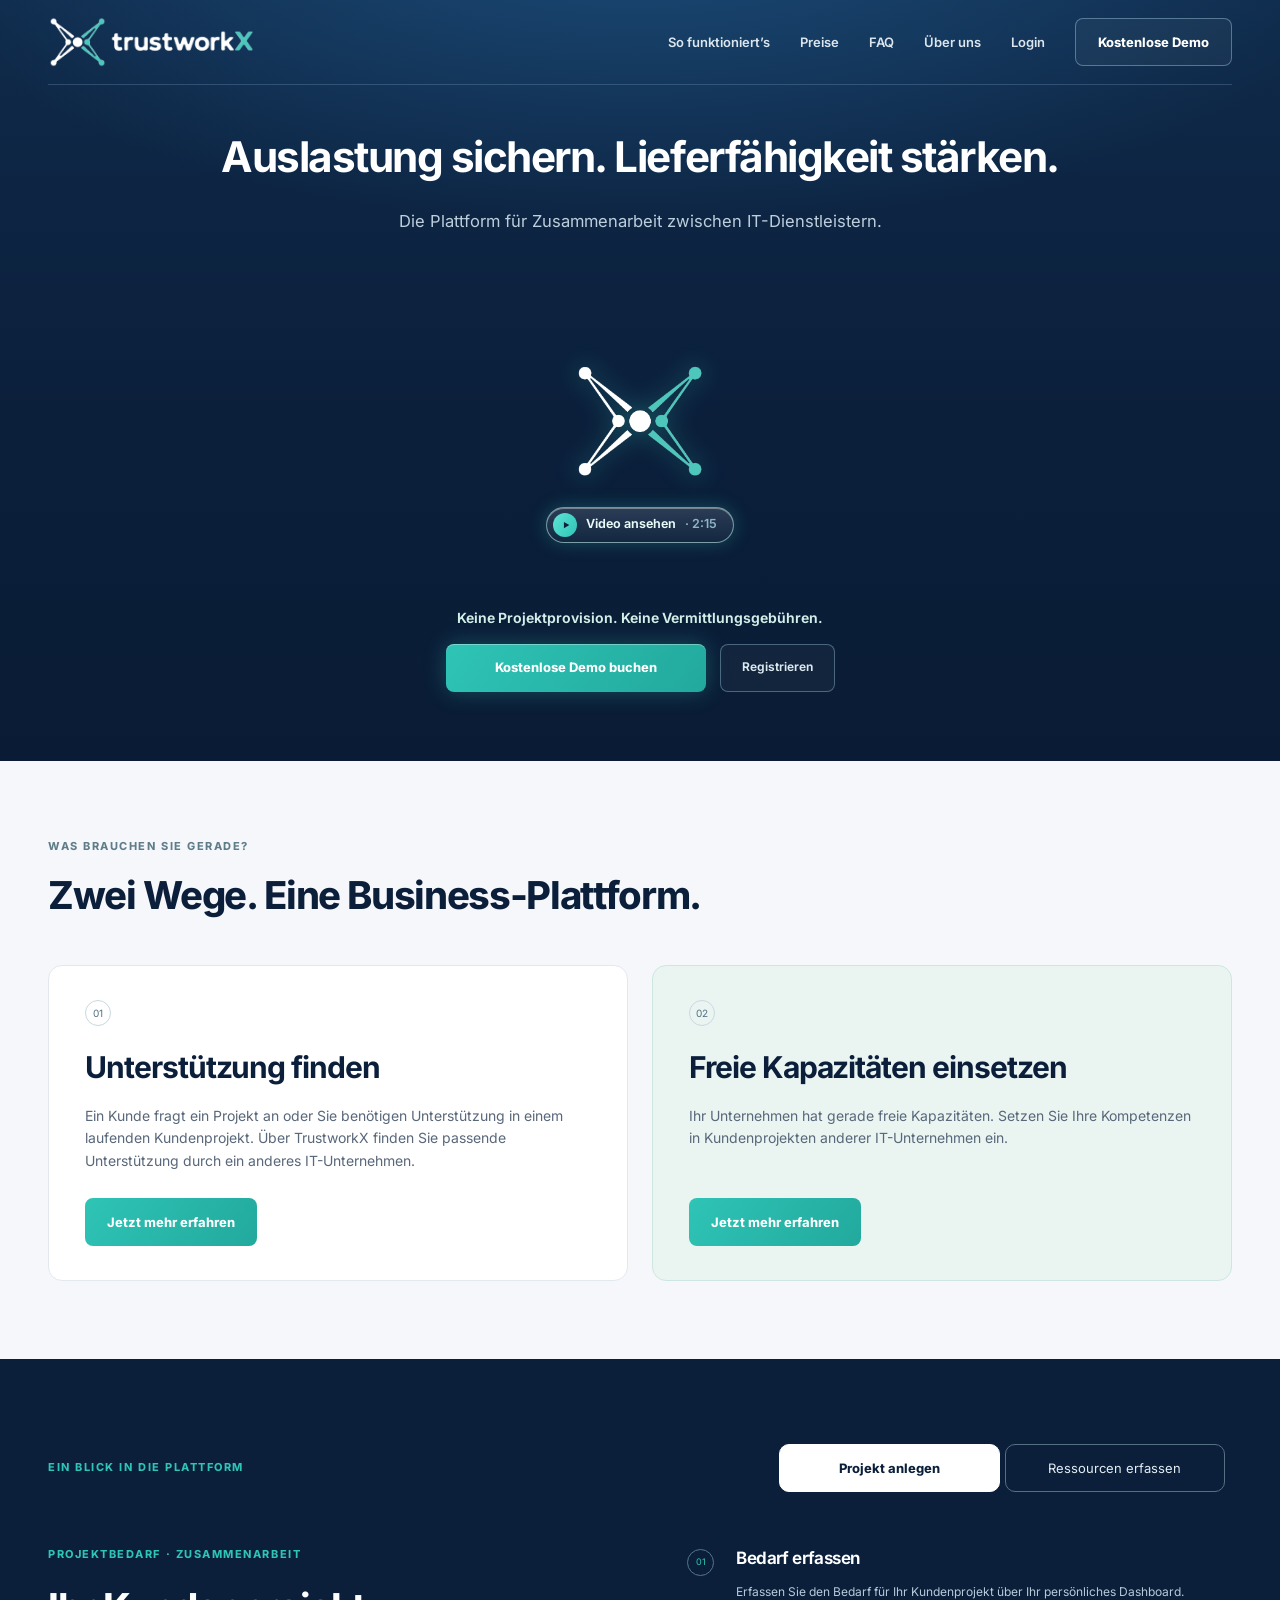
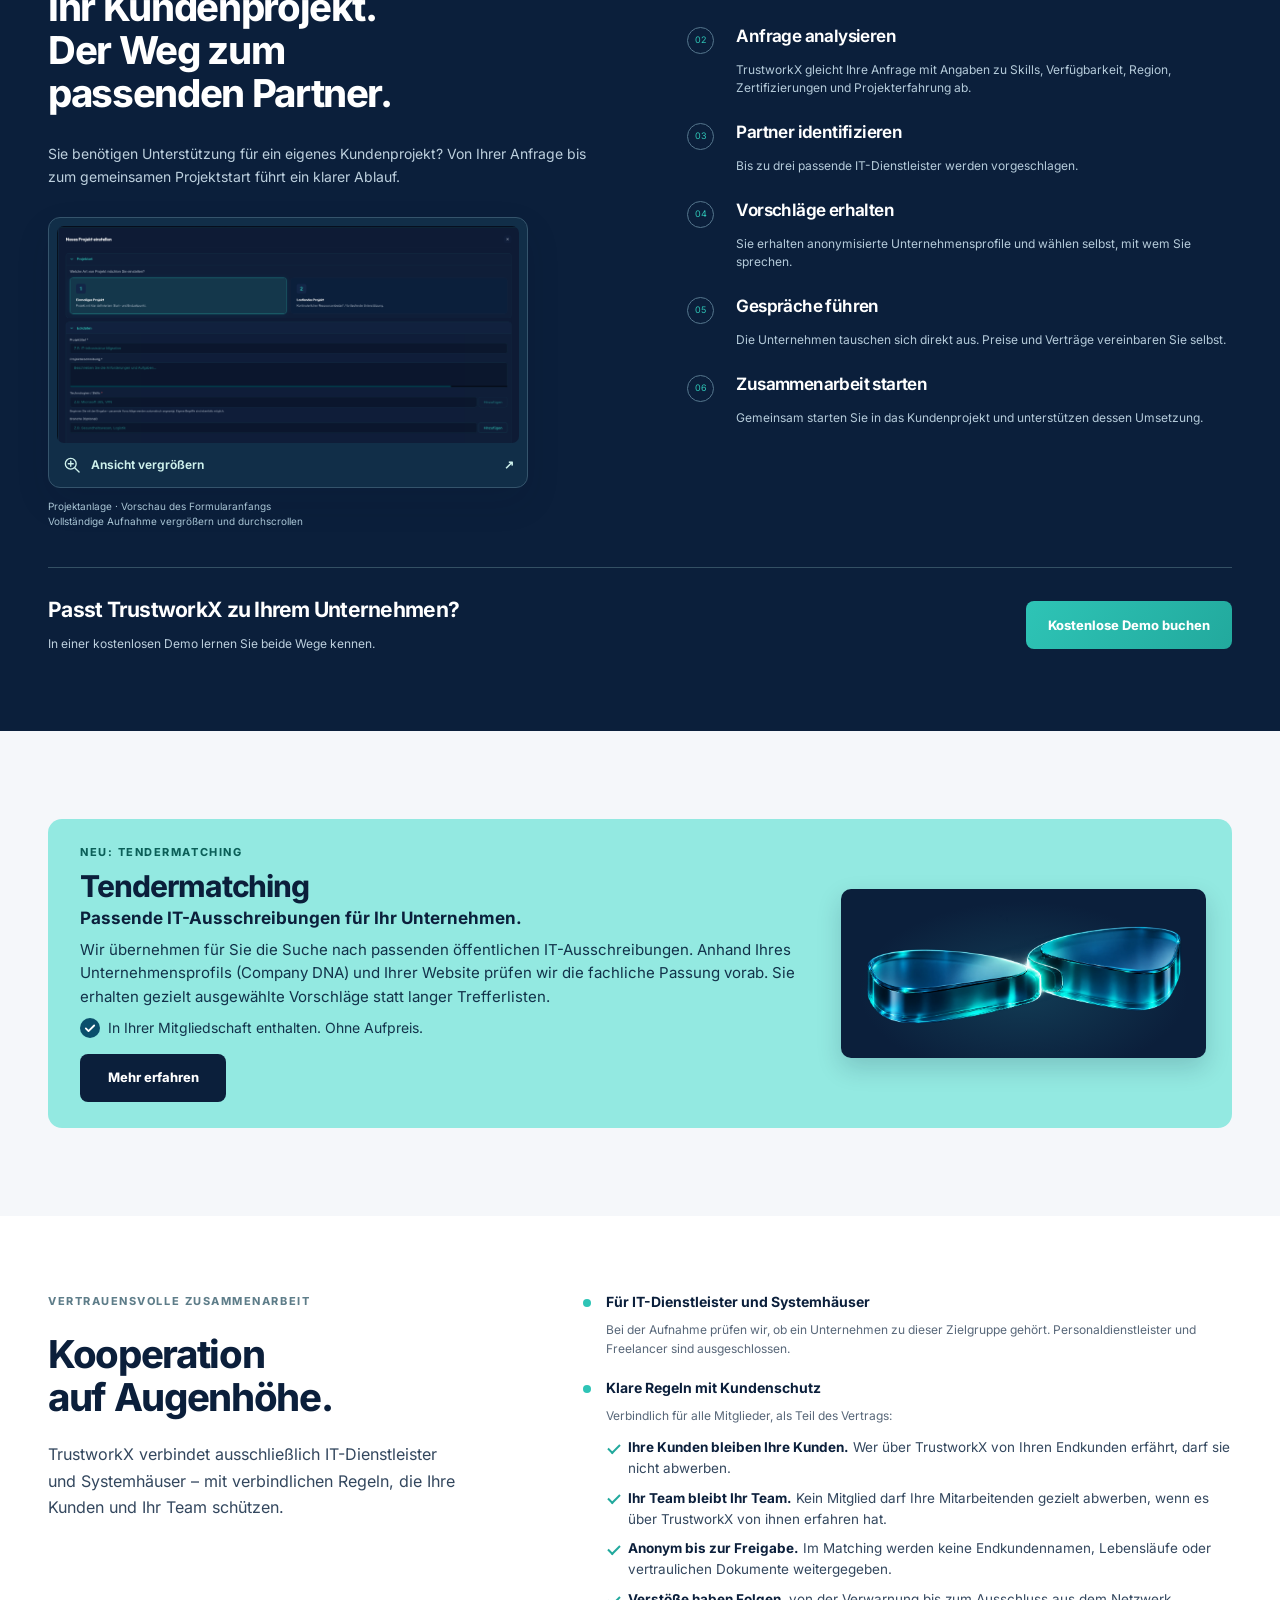
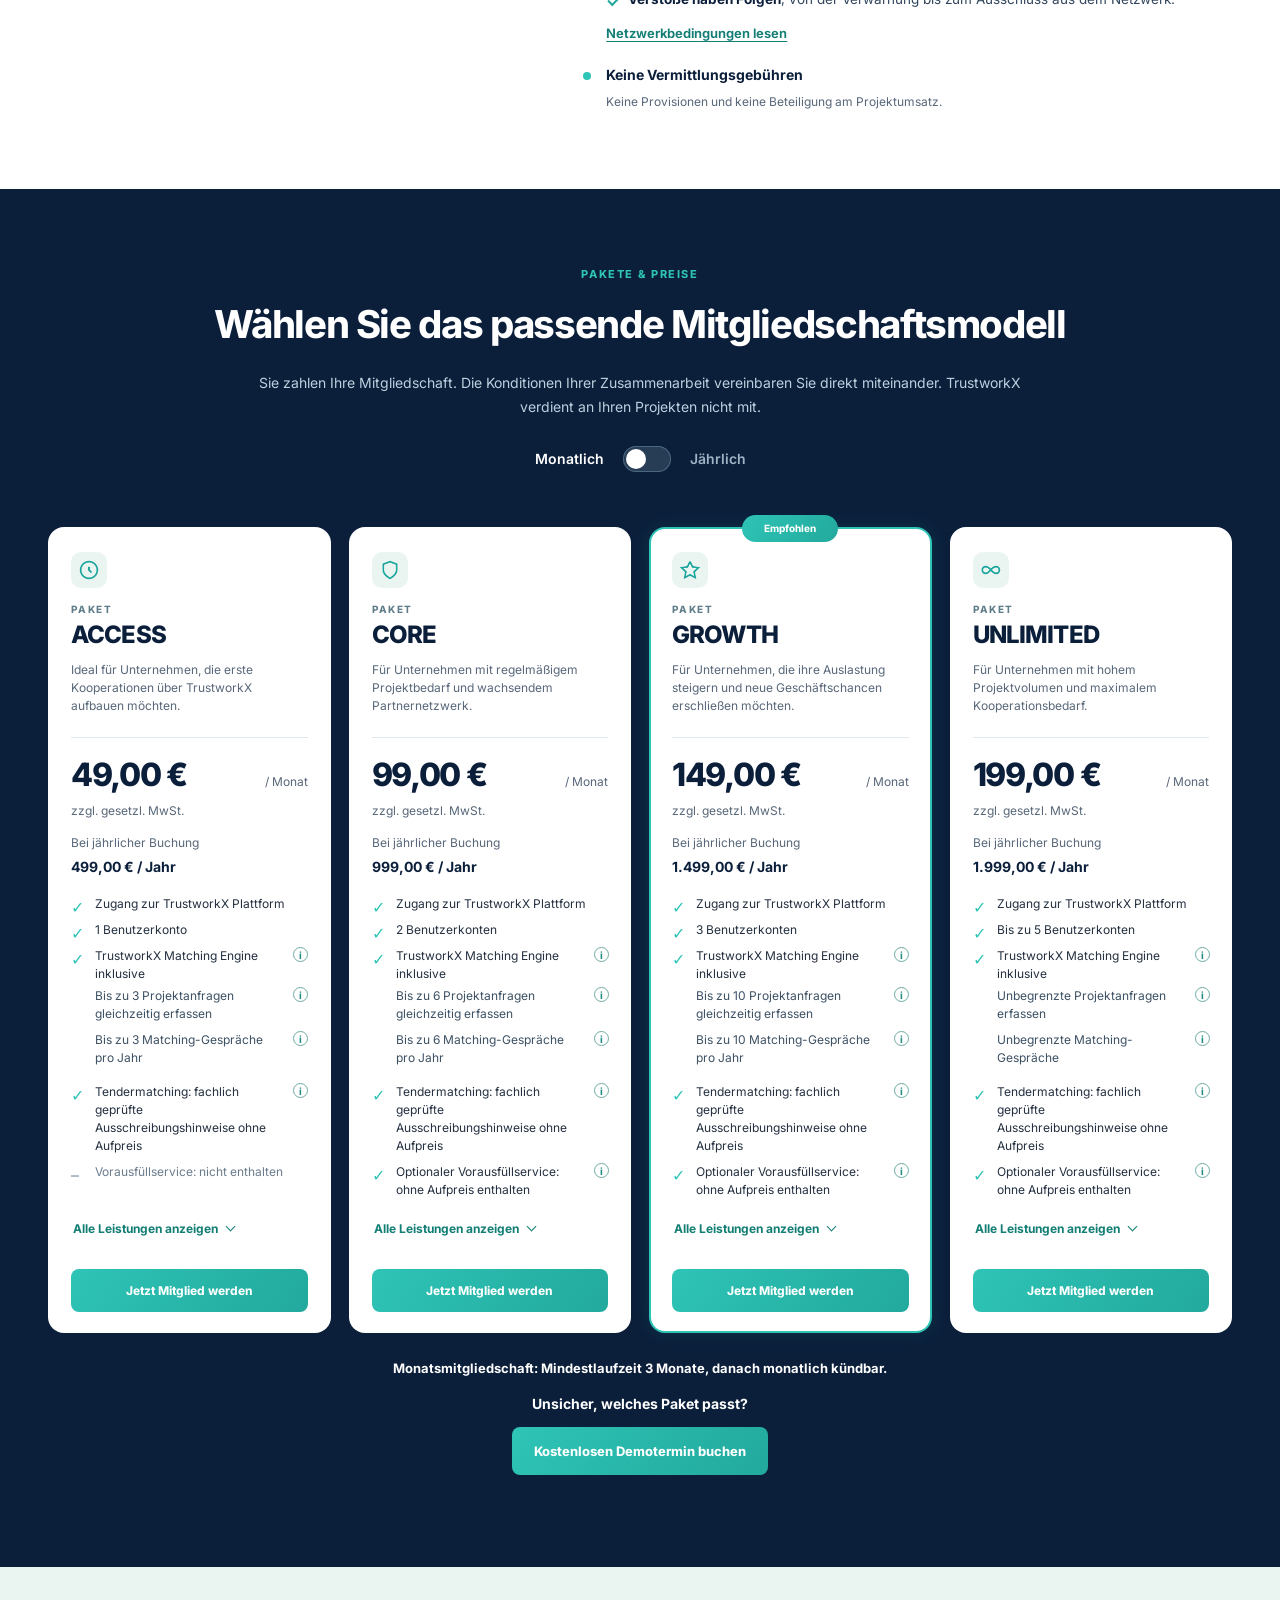
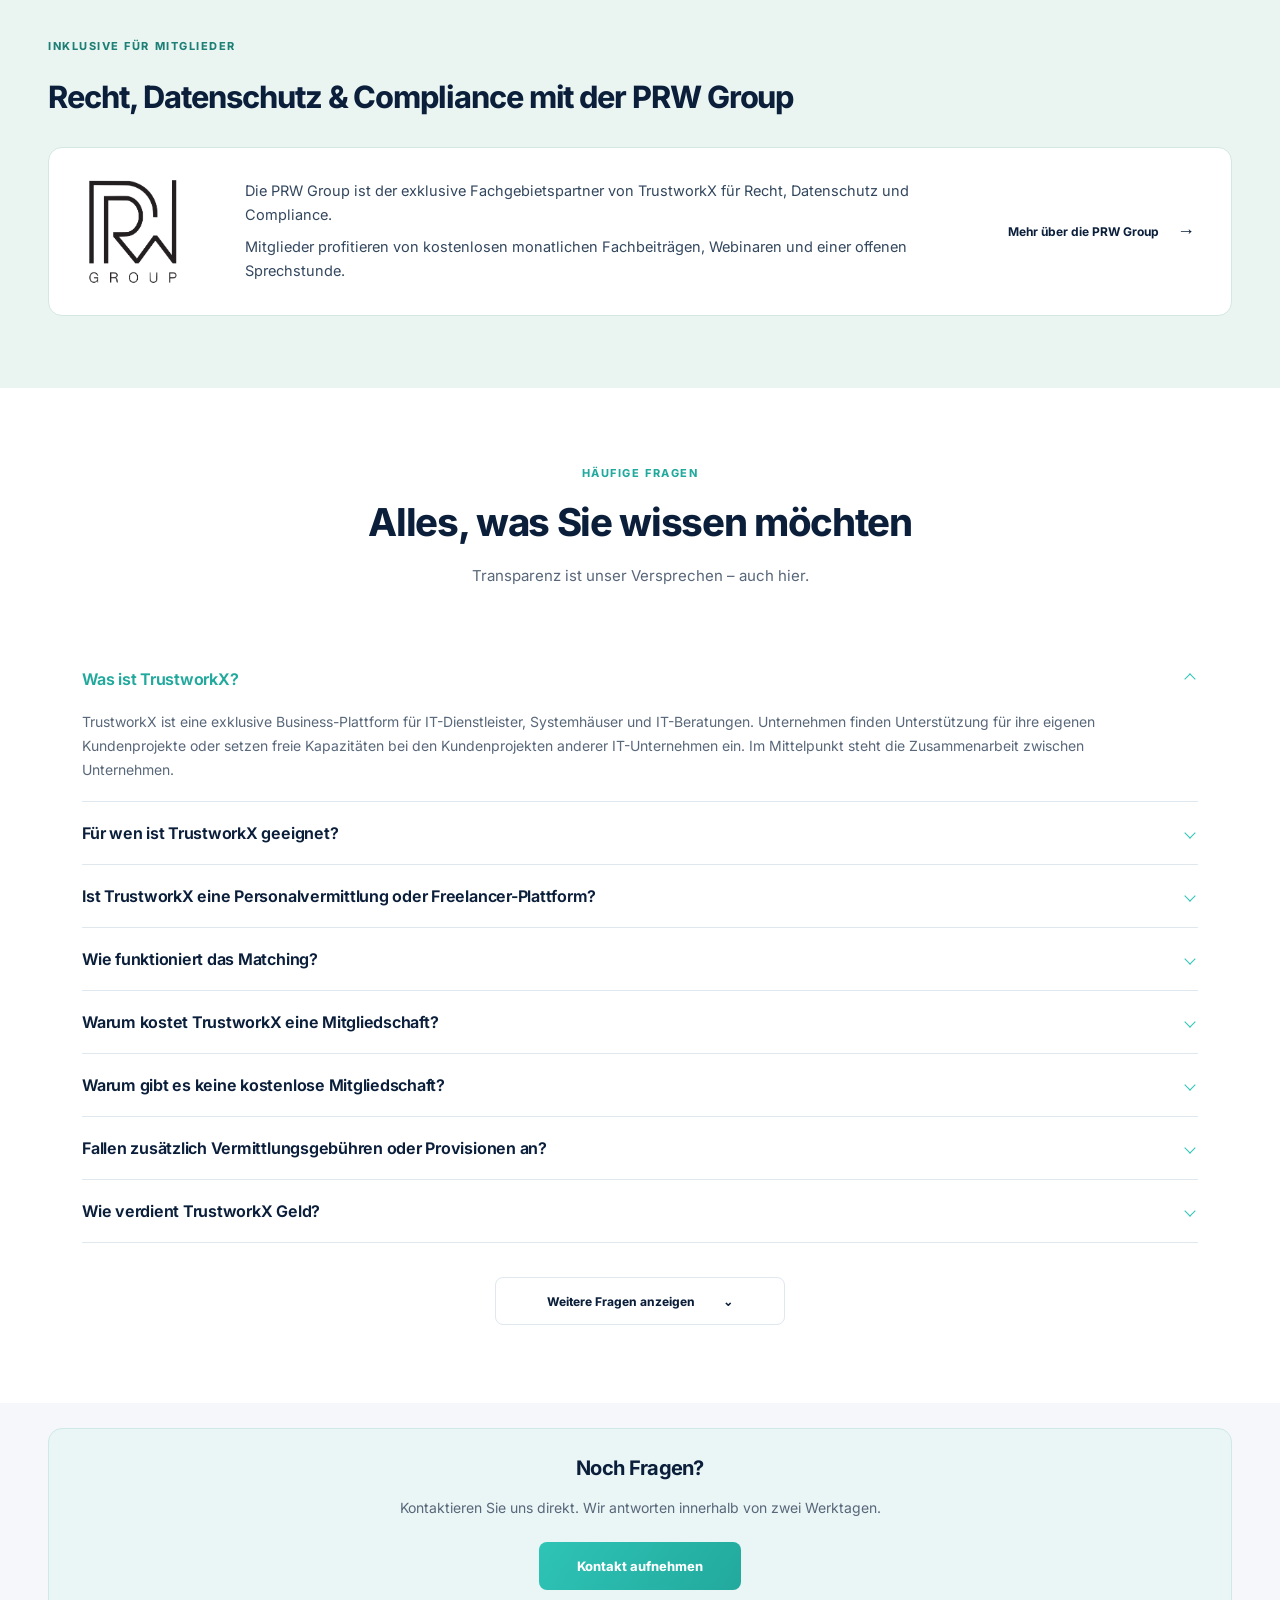
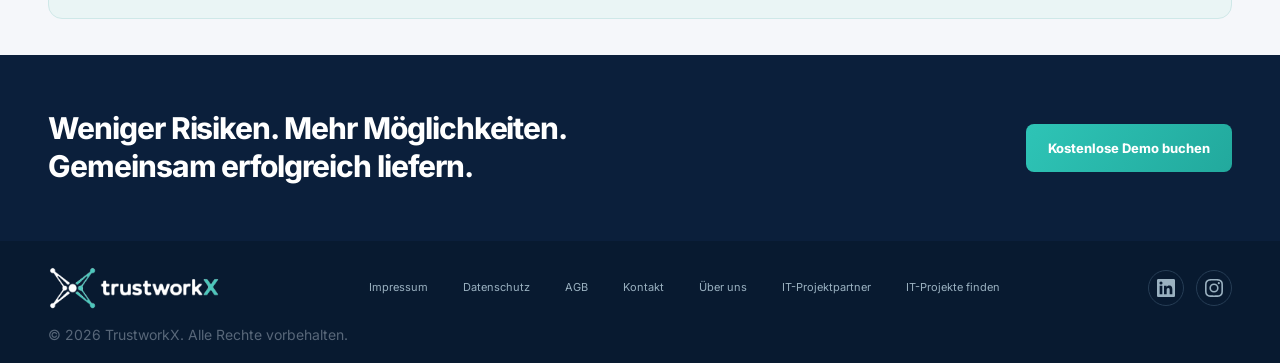
==== commit 5f3858f4: "Header-Änderung (#38) übernommen: Header und Abschnitte zusammen Konflikte aufgelöst: Header-Stand ü" ====
--- a/index.html
+++ b/index.html
@@ -61,12 +61,12 @@
   <link rel="icon" type="image/png" sizes="16x16" href="/favicon-16x16.png">
   <link rel="icon" type="image/png" sizes="192x192" href="/icon-192.png">
   <link rel="apple-touch-icon" href="/apple-touch-icon.png">
-  <link rel="stylesheet" href="/css/start.css?v=31e3ac33">
+  <link rel="stylesheet" href="/css/start.css?v=9ed35b97">
 </head><body>
 <a class="skip-link" href="#inhalt">Zum Inhalt</a>
-<header class="hero" id="start"><div class="company-orbit" aria-hidden="true"><span class="orbit-company orbit-0"><svg viewBox="0 0 40 40" fill="none" aria-hidden="true"><path d="M8 34V10L24 5V34M24 15H33V34M5 34H36M14 13V16M20 11V14M14 21V24M20 19V22M14 29V34M20 27V34M28 20H29M28 25H29M28 30H29" stroke="currentColor" stroke-width="1.5" stroke-linecap="round" stroke-linejoin="round"/></svg></span><span class="orbit-company orbit-1"><svg viewBox="0 0 40 40" fill="none" aria-hidden="true"><path d="M8 34V10L24 5V34M24 15H33V34M5 34H36M14 13V16M20 11V14M14 21V24M20 19V22M14 29V34M20 27V34M28 20H29M28 25H29M28 30H29" stroke="currentColor" stroke-width="1.5" stroke-linecap="round" stroke-linejoin="round"/></svg></span><span class="orbit-company orbit-2"><svg viewBox="0 0 40 40" fill="none" aria-hidden="true"><path d="M8 34V10L24 5V34M24 15H33V34M5 34H36M14 13V16M20 11V14M14 21V24M20 19V22M14 29V34M20 27V34M28 20H29M28 25H29M28 30H29" stroke="currentColor" stroke-width="1.5" stroke-linecap="round" stroke-linejoin="round"/></svg></span><span class="orbit-company orbit-3"><svg viewBox="0 0 40 40" fill="none" aria-hidden="true"><path d="M8 34V10L24 5V34M24 15H33V34M5 34H36M14 13V16M20 11V14M14 21V24M20 19V22M14 29V34M20 27V34M28 20H29M28 25H29M28 30H29" stroke="currentColor" stroke-width="1.5" stroke-linecap="round" stroke-linejoin="round"/></svg></span><span class="orbit-company orbit-4"><svg viewBox="0 0 40 40" fill="none" aria-hidden="true"><path d="M8 34V10L24 5V34M24 15H33V34M5 34H36M14 13V16M20 11V14M14 21V24M20 19V22M14 29V34M20 27V34M28 20H29M28 25H29M28 30H29" stroke="currentColor" stroke-width="1.5" stroke-linecap="round" stroke-linejoin="round"/></svg></span><span class="orbit-company orbit-5"><svg viewBox="0 0 40 40" fill="none" aria-hidden="true"><path d="M8 34V10L24 5V34M24 15H33V34M5 34H36M14 13V16M20 11V14M14 21V24M20 19V22M14 29V34M20 27V34M28 20H29M28 25H29M28 30H29" stroke="currentColor" stroke-width="1.5" stroke-linecap="round" stroke-linejoin="round"/></svg></span><span class="orbit-company orbit-6"><svg viewBox="0 0 40 40" fill="none" aria-hidden="true"><path d="M8 34V10L24 5V34M24 15H33V34M5 34H36M14 13V16M20 11V14M14 21V24M20 19V22M14 29V34M20 27V34M28 20H29M28 25H29M28 30H29" stroke="currentColor" stroke-width="1.5" stroke-linecap="round" stroke-linejoin="round"/></svg></span><span class="orbit-company orbit-7"><svg viewBox="0 0 40 40" fill="none" aria-hidden="true"><path d="M8 34V10L24 5V34M24 15H33V34M5 34H36M14 13V16M20 11V14M14 21V24M20 19V22M14 29V34M20 27V34M28 20H29M28 25H29M28 30H29" stroke="currentColor" stroke-width="1.5" stroke-linecap="round" stroke-linejoin="round"/></svg></span><span class="company-signal"></span></div><div class="hero-waves" aria-hidden="true"><div class="hero-waves-box"></div></div><div class="wrap"><nav class="navigation" aria-label="Hauptnavigation"><a class="brand" href="#start" aria-label="TrustworkX Start"><img src="assets/logo.png" alt="trustworkX"></a><button class="menu-toggle" aria-expanded="false" aria-controls="nav-links" aria-label="Menü öffnen"><span></span><span></span></button><div class="nav-links" id="nav-links"><a href="#ablauf">So funktioniert’s</a><a href="#preise">Preise</a><a href="#faq">FAQ</a><a href="/ueber-uns.html">Über uns</a><a class="nav-login" href="https://app.trustworkx.de/login">Login</a><a class="button outline" href="https://bookings.cloud.microsoft/book/TrustworkX1@trustworkx.de/?ismsaljsauthenabled" target="_blank" rel="noopener">Kostenlose Demo</a></div></nav>
-<div class="hero-content"><h1>Auslastung sichern. Lieferfähigkeit stärken.</h1><p class="hero-sub">Die Plattform für Zusammenarbeit zwischen IT-Dienstleistern.</p><p class="question">Was trifft auf Sie zu?</p><div class="situation-switch" role="tablist" aria-label="Ihre Situation wählen – beide Optionen sind anklickbar"><button role="tab" aria-selected="true" aria-controls="hero-diagram" id="tab-need" data-situation="need"><span class="segment-label">Ich suche Unterstützung <span>für ein Projekt</span></span></button><button role="tab" aria-selected="false" aria-controls="hero-diagram" id="tab-capacity" data-situation="capacity" tabindex="-1"><span class="segment-label">Mein Team hat freie Kapazitäten</span></button></div>
-<div class="hero-diagram" id="hero-diagram" role="tabpanel" aria-labelledby="tab-need"><article class="company-card own"><p class="eyebrow">Ihr Unternehmen</p><h2>Sie brauchen Unterstützung für ein Kundenprojekt.</h2></article><div class="connection"><img src="assets/logo-x.png" alt="TrustworkX" width="819" height="727"><button type="button" class="video-pill" aria-haspopup="dialog" aria-controls="video-dialog" aria-label="Video ansehen, Länge 2 Minuten 15 Sekunden"><span class="video-pill-icon" aria-hidden="true"><svg viewBox="0 0 24 24" focusable="false"><path d="M7 4.5v15l13-7.5z"/></svg></span>Video ansehen <span class="video-pill-time" aria-hidden="true">· 2:15</span></button></div><article class="company-card partner supply"><p class="eyebrow">Partnerunternehmen</p><h2>Ein anderes IT-Unternehmen hat freie Kapazitäten mit passenden Kompetenzen.</h2></article></div>
+<header class="hero" id="start"><div class="hero-waves" aria-hidden="true"><div class="hero-waves-box"></div></div><div class="wrap"><nav class="navigation" aria-label="Hauptnavigation"><a class="brand" href="#start" aria-label="TrustworkX Start"><img src="assets/logo.png" alt="trustworkX"></a><button class="menu-toggle" aria-expanded="false" aria-controls="nav-links" aria-label="Menü öffnen"><span></span><span></span></button><div class="nav-links" id="nav-links"><a href="#ablauf">So funktioniert’s</a><a href="#preise">Preise</a><a href="#faq">FAQ</a><a href="/ueber-uns.html">Über uns</a><a class="nav-login" href="https://app.trustworkx.de/login">Login</a><a class="button outline" href="https://bookings.cloud.microsoft/book/TrustworkX1@trustworkx.de/?ismsaljsauthenabled" target="_blank" rel="noopener">Kostenlose Demo</a></div></nav>
+<div class="hero-content"><h1>Auslastung sichern. Lieferfähigkeit stärken.</h1><p class="hero-sub">Die Plattform für Zusammenarbeit zwischen IT-Dienstleistern.</p>
+<div class="hero-diagram"><div class="connection"><img src="assets/logo-x.png" alt="TrustworkX" width="819" height="727"><button type="button" class="video-pill" aria-haspopup="dialog" aria-controls="video-dialog" aria-label="Video ansehen, Länge 2 Minuten 15 Sekunden"><span class="video-pill-icon" aria-hidden="true"><svg viewBox="0 0 24 24" focusable="false"><path d="M7 4.5v15l13-7.5z"/></svg></span>Video ansehen <span class="video-pill-time" aria-hidden="true">· 2:15</span></button></div></div>
 <div class="hero-action"><p class="hero-no-commission">Keine Projektprovision. Keine Vermittlungsgebühren.</p><div class="hero-cta-row"><a class="button teal" href="https://bookings.cloud.microsoft/book/TrustworkX1@trustworkx.de/?ismsaljsauthenabled" target="_blank" rel="noopener">Kostenlose Demo buchen</a><a class="quiet-link" href="#pricing">Registrieren</a></div></div></div></div></header>
 <main id="inhalt"><section class="cases section" id="wege"><div class="wrap"><div class="section-heading"><p class="eyebrow">Was brauchen Sie gerade?</p><h2>Zwei Wege. Eine Business-Plattform.</h2></div><div class="benefit-grid"><article class="benefit-card"><div class="case-copy"><span class="case-number">01</span><h3>Unterstützung finden</h3><p>Ein Kunde fragt ein Projekt an oder Sie benötigen Unterstützung in einem laufenden Kundenprojekt. Über TrustworkX finden Sie passende Unterstützung durch ein anderes IT-Unternehmen.</p><a class="button teal" href="/it-projektpartner.html">Jetzt mehr erfahren</a></div></article><article class="benefit-card"><div class="case-copy"><span class="case-number">02</span><h3>Freie Kapazitäten einsetzen</h3><p>Ihr Unternehmen hat gerade freie Kapazitäten. Setzen Sie Ihre Kompetenzen in Kundenprojekten anderer IT-Unternehmen ein.</p><a class="button teal" href="/it-projekte-finden.html">Jetzt mehr erfahren</a></div></article></div></div></section>
 <section class="platform section dark" id="plattform" data-view="project"><div class="wrap"><div class="platform-heading"><p class="eyebrow">Ein Blick in die Plattform</p><div class="platform-tabs" role="tablist" aria-label="Plattformansicht wechseln – beide Optionen sind anklickbar"><button role="tab" id="platform-tab-project" data-platform="project" aria-controls="ablauf" aria-selected="true"><span class="segment-label">Projekt anlegen</span></button><button role="tab" id="platform-tab-resources" data-platform="resources" aria-controls="ressourcen" aria-selected="false" tabindex="-1"><span class="segment-label">Ressourcen erfassen</span></button></div></div><span id="how-it-works" aria-hidden="true"></span><div class="platform-panel workflow" id="ablauf" role="tabpanel" aria-labelledby="platform-tab-project" tabindex="0"><div class="two-col"><div><p class="eyebrow">Projektbedarf · Zusammenarbeit</p><h2>Ihr Kundenprojekt.<br>Der Weg zum<br>passenden Partner.</h2><p class="section-intro">Sie benötigen Unterstützung für ein eigenes Kundenprojekt? Von Ihrer Anfrage bis zum gemeinsamen Projektstart führt ein klarer Ablauf.</p><figure class="product compact-product"><button class="product-preview" type="button" data-screenshot="assets/projektanlage-vollstaendig.png" data-viewer-fit="width" data-image-title="Projekt anlegen · vollständige Formularansicht" data-image-alt="Vollständige Projekt-Erfassungsmaske aus vier überlappenden Originalaufnahmen: Projektart, Eckdaten, Rahmenbedingungen, Vorschau, Anhänge und Abschlussbuttons." aria-haspopup="dialog" aria-controls="screenshot-dialog"><span class="product-shot project-shot"><img src="assets/projektanlage-vorschau.webp" alt="Originalaufnahme des Formularanfangs mit Projektart und Eckdaten. Die vollständige Maske ist in der vergrößerten Ansicht scrollbar." width="2048" height="962" loading="eager" decoding="async" fetchpriority="low"></span><span class="image-open"><svg viewBox="0 0 24 24" aria-hidden="true"><circle cx="10.5" cy="10.5" r="6.5"/><path d="m15.5 15.5 5 5M7.5 10.5h6M10.5 7.5v6"/></svg>Ansicht vergrößern <span aria-hidden="true">↗</span></span></button><figcaption>Projektanlage · Vorschau des Formularanfangs<br>Vollständige Aufnahme vergrößern und durchscrollen</figcaption></figure></div><ol class="steps"><li><span class="step-number">01</span><div><h3>Bedarf erfassen</h3><p>Erfassen Sie den Bedarf für Ihr Kundenprojekt über Ihr persönliches Dashboard.</p></div></li><li><span class="step-number">02</span><div><h3>Anfrage analysieren</h3><p>TrustworkX gleicht Ihre Anfrage mit Angaben zu Skills, Verfügbarkeit, Region, Zertifizierungen und Projekterfahrung ab.</p></div></li><li><span class="step-number">03</span><div><h3>Partner identifizieren</h3><p>Bis zu drei passende IT-Dienstleister werden vorgeschlagen.</p></div></li><li><span class="step-number">04</span><div><h3>Vorschläge erhalten</h3><p>Sie erhalten anonymisierte Unternehmensprofile und wählen selbst, mit wem Sie sprechen.</p></div></li><li><span class="step-number">05</span><div><h3>Gespräche führen</h3><p>Die Unternehmen tauschen sich direkt aus. Preise und Verträge vereinbaren Sie selbst.</p></div></li><li><span class="step-number">06</span><div><h3>Zusammenarbeit starten</h3><p>Gemeinsam starten Sie in das Kundenprojekt und unterstützen dessen Umsetzung.</p></div></li></ol></div></div><div class="platform-panel resources" id="ressourcen" role="tabpanel" aria-labelledby="platform-tab-resources" tabindex="0" hidden><div class="two-col"><div><p class="eyebrow">Auslastung · freie Ressourcen</p><h2>Freie Kapazitäten?<br>Bringen Sie Ihr Team<br>wieder in Projekte.</h2><p class="section-intro">Nutzen Sie freie Kapazitäten Ihres Teams, um andere IT-Unternehmen bei deren Kundenprojekten zu unterstützen.</p><div class="resource-way"><h3>Projekt-Matching</h3><p>Über das Matching können Sie als passendes IT-Unternehmen für Kundenprojekte anderer Mitglieder vorgeschlagen werden.</p></div><div class="resource-way"><h3>Zusätzlich: Ressourcen im Newsletter</h3><p>Stellen Sie freie Ressourcen anonymisiert im Newsletter an Mitglieder vor. Nur mit Ihrer ausdrücklichen Freigabe im Dashboard. Die Vorstellung erfolgt unabhängig vom Projektmatching.</p></div><p class="privacy-note">Ohne Firmen-, Personen- oder Kontaktdaten. Eine Zusammenarbeit wird nicht garantiert.</p></div><figure class="product compact-product"><button class="product-preview" type="button" data-screenshot="assets/ressourcen-vollstaendig.png" data-viewer-fit="width" data-image-title="Ressourcen erfassen · vollständige Formularansicht" data-image-alt="Vollständige leere Maske Freie Ressource hinzufügen aus zwei überlappenden Originalaufnahmen: Stammdaten, Verfügbarkeit, Skills, Hersteller, Zertifizierungen, Sprachen, Einsatzart, Kurzbeschreibung, PDF-Anhang und Abschlussbuttons." aria-haspopup="dialog" aria-controls="screenshot-dialog"><span class="product-shot resource-entry-shot"><img src="assets/ressourcen-vorschau.webp" alt="Originalaufnahme des Ressourcen-Formularanfangs. Die vollständige Maske ist in der vergrößerten Ansicht scrollbar." width="779" height="895" loading="eager" decoding="async" fetchpriority="low"></span><span class="image-open"><svg viewBox="0 0 24 24" aria-hidden="true"><circle cx="10.5" cy="10.5" r="6.5"/><path d="m15.5 15.5 5 5M7.5 10.5h6M10.5 7.5v6"/></svg>Ansicht vergrößern <span aria-hidden="true">↗</span></span></button><figcaption>Ressourcen erfassen · Vorschau des Formularanfangs<br>Vollständige Aufnahme vergrößern und durchscrollen</figcaption></figure></div></div><div class="case-close"><div><h3>Passt TrustworkX zu Ihrem Unternehmen?</h3><p>In einer kostenlosen Demo lernen Sie beide Wege kennen.</p></div><a class="button teal" href="https://bookings.cloud.microsoft/book/TrustworkX1@trustworkx.de/?ismsaljsauthenabled" target="_blank" rel="noopener">Kostenlose Demo buchen</a></div></div></section>
@@ -77,5 +77,5 @@
 <section class="prw-band" id="partner" aria-labelledby="prw-title"><div class="wrap"><p class="eyebrow">Inklusive für Mitglieder</p><h2 id="prw-title">Recht, Datenschutz &amp; Compliance mit der PRW Group</h2><div class="prw-strip"><img src="assets/prw.png" alt="PRW Group" width="550" height="635" loading="lazy" decoding="async"><div><p>Die PRW Group ist der exklusive Fachgebietspartner von TrustworkX für Recht, Datenschutz und Compliance.</p><p>Mitglieder profitieren von kostenlosen monatlichen Fachbeiträgen, Webinaren und einer offenen Sprechstunde.</p></div><a class="text-link" href="https://www.prw.de" target="_blank" rel="noopener">Mehr über die PRW Group <span>→</span></a></div></div></section>
 <section class="faq section" id="faq"><div class="wrap"><div class="section-heading center"><p class="eyebrow">Häufige Fragen</p><h2>Alles, was Sie wissen möchten</h2><p>Transparenz ist unser Versprechen – auch hier.</p></div><div class="faq-list"><details class="faq-item "  open><summary>Was ist TrustworkX?<span class="chevron" aria-hidden="true"></span></summary><p>TrustworkX ist eine exklusive Business-Plattform für IT-Dienstleister, Systemhäuser und IT-Beratungen. Unternehmen finden Unterstützung für ihre eigenen Kundenprojekte oder setzen freie Kapazitäten bei den Kundenprojekten anderer IT-Unternehmen ein. Im Mittelpunkt steht die Zusammenarbeit zwischen Unternehmen.</p></details><details class="faq-item "  ><summary>Für wen ist TrustworkX geeignet?<span class="chevron" aria-hidden="true"></span></summary><p>Für IT-Dienstleister und Systemhäuser jeder Größe, vom spezialisierten Beratungshaus bis zum mittelständischen Systemhaus. Personaldienstleister und Freelancer sind ausgeschlossen.</p></details><details class="faq-item "  ><summary>Ist TrustworkX eine Personalvermittlung oder Freelancer-Plattform?<span class="chevron" aria-hidden="true"></span></summary><p>Nein. Die Plattform unterstützt ausschließlich Kooperationen zwischen IT-Dienstleistern und Systemhäusern. Personaldienstleister und Freelancer sind ausgeschlossen. Verträge und Preise vereinbaren die Unternehmen direkt.</p></details><details class="faq-item "  ><summary>Wie funktioniert das Matching?<span class="chevron" aria-hidden="true"></span></summary><p>Sie erfassen Ihren Projekt- oder Kapazitätsbedarf im Dashboard. TrustworkX analysiert die Anfrage und schlägt bis zu drei passende Unternehmen vor. Sie entscheiden selbst, mit wem Sie sprechen möchten.</p></details><details class="faq-item "  ><summary>Warum kostet TrustworkX eine Mitgliedschaft?<span class="chevron" aria-hidden="true"></span></summary><p>Die Mitgliedschaften finanzieren die Prüfung, ob neue Unternehmen zur Zielgruppe gehören, die Weiterentwicklung der Plattform und professionelles Matching.</p></details><details class="faq-item "  ><summary>Warum gibt es keine kostenlose Mitgliedschaft?<span class="chevron" aria-hidden="true"></span></summary><p>TrustworkX möchte kein offenes Massenportal schaffen. Die kostenpflichtige Mitgliedschaft richtet sich an Unternehmen, die an langfristigen Kooperationen interessiert sind.</p></details><details class="faq-item "  ><summary>Fallen zusätzlich Vermittlungsgebühren oder Provisionen an?<span class="chevron" aria-hidden="true"></span></summary><p>Nein. Matching-Leistungen sind im Rahmen des jeweiligen Pakets enthalten. TrustworkX erhebt keine Vermittlungsprovisionen und beteiligt sich nicht am Umsatz Ihrer Projekte.</p></details><details class="faq-item "  ><summary>Wie verdient TrustworkX Geld?<span class="chevron" aria-hidden="true"></span></summary><p>TrustworkX finanziert sich ausschließlich über Mitgliedschaften und verfolgt keine Interessen an einzelnen Projekten oder Vertragsabschlüssen.</p></details><details class="faq-item extra-faq" hidden ><summary>Werden meine Kunden oder Projekte veröffentlicht?<span class="chevron" aria-hidden="true"></span></summary><p>Nein. Kundennamen und sensible Projektdetails werden nicht veröffentlicht. Für das Matching werden nur die zur Identifikation geeigneter Partner erforderlichen Informationen genutzt.</p></details><details class="faq-item extra-faq" hidden ><summary>Wie werden meine Unternehmensdaten geschützt?<span class="chevron" aria-hidden="true"></span></summary><p>Andere Mitglieder können Unternehmensprofile und Kontaktdaten nicht allgemein einsehen. Zunächst werden anonymisierte Kompetenzen gezeigt; Kontaktdaten werden bei Zusammenführung freigegeben. Anonymisierte Ressourcenprofile erscheinen nur nach ausdrücklicher Dashboard-Freigabe im Mitglieder-Newsletter. Eine Rücknahme gilt für künftige Ausgaben.</p></details><details class="faq-item extra-faq" hidden ><summary>Was wird bei der Aufnahme geprüft?<span class="chevron" aria-hidden="true"></span></summary><p>Bei der Aufnahme prüfen wir, ob ein Unternehmen zur Zielgruppe der IT-Dienstleister und Systemhäuser gehört. Personaldienstleister und Freelancer sind ausgeschlossen.</p></details><details class="faq-item extra-faq" hidden ><summary>Was passiert, wenn kein passender Partner gefunden wird?<span class="chevron" aria-hidden="true"></span></summary><p>Ist aktuell kein geeigneter Partner verfügbar, entstehen keine zusätzlichen Kosten. TrustworkX informiert transparent über den Status der Anfrage.</p></details><details class="faq-item extra-faq" hidden ><summary>Garantiert TrustworkX neue Projekte oder die Vermittlung freier Ressourcen?<span class="chevron" aria-hidden="true"></span></summary><p>Nein. Eine Zusammenarbeit ist nicht garantiert. Sie hängt unter anderem von Anforderungen, Verfügbarkeit, Zeitpunkt und den Entscheidungen der beteiligten Unternehmen ab.</p></details><details class="faq-item extra-faq" hidden ><summary>Kann ich meine Mitgliedschaft kündigen?<span class="chevron" aria-hidden="true"></span></summary><p>Ja. Bei monatlicher Abrechnung beträgt die Mindestlaufzeit drei Monate, danach ist die Mitgliedschaft monatlich kündbar. Jahresmitgliedschaften laufen zwölf Monate und verlängern sich um weitere zwölf Monate, wenn sie nicht drei Monate vor Laufzeitende gekündigt werden. Dafür bieten sie einen Preisvorteil.</p></details><details class="faq-item extra-faq" hidden ><summary>Wie schnell kann ich starten?<span class="chevron" aria-hidden="true"></span></summary><p>Nach Registrierung und Freischaltung als IT-Dienstleister oder Systemhaus können Sie Ihr Profil vervollständigen und Projektanfragen erfassen oder Kooperationspartner finden.</p></details><details class="faq-item extra-faq" hidden ><summary>Warum TrustworkX statt klassischer Vermittlungsplattformen?<span class="chevron" aria-hidden="true"></span></summary><p>Zusammenarbeit zwischen IT-Dienstleistern und Systemhäusern, keine Vermittlungsprovisionen, vertrauliches Matching und direkte Vertragsbeziehungen bilden das Modell von TrustworkX.</p></details></div><button class="button faq-more" id="faq-more" aria-expanded="false">Weitere Fragen anzeigen <span aria-hidden="true">⌄</span></button></div></section><section class="contact-section"><div class="wrap contact-box"><h3>Noch Fragen?</h3><p>Kontaktieren Sie uns direkt. Wir antworten innerhalb von zwei Werktagen.</p><a class="button teal" href="mailto:info@trustworkx.de?subject=Kontaktanfrage%20TrustworkX">Kontakt aufnehmen</a></div></section><section class="closing dark"><div class="wrap"><h2>Weniger Risiken. Mehr Möglichkeiten.<br>Gemeinsam erfolgreich liefern.</h2><a class="button teal" href="https://bookings.cloud.microsoft/book/TrustworkX1@trustworkx.de/?ismsaljsauthenabled" target="_blank" rel="noopener">Kostenlose Demo buchen</a></div></section></main>
 <footer><div class="wrap footer-content"><a href="#start" class="brand"><img src="assets/logo.png" alt="trustworkX"></a><nav aria-label="Rechtliche Informationen"><a href="/impressum.html">Impressum</a><a href="/datenschutz.html">Datenschutz</a><a href="/agb.html">AGB</a><a href="mailto:info@trustworkx.de?subject=Kontaktanfrage%20TrustworkX">Kontakt</a><a href="/ueber-uns.html">Über uns</a><a href="/it-projektpartner.html">IT-Projektpartner</a><a href="/it-projekte-finden.html">IT-Projekte finden</a></nav><div class="footer-social"><a href="https://www.linkedin.com/company/trustworkx" target="_blank" rel="noopener" aria-label="TrustworkX auf LinkedIn (öffnet in neuem Tab)"><svg viewBox="0 0 24 24" width="18" height="18" fill="currentColor" aria-hidden="true" focusable="false"><path d="M20.447 20.452h-3.554v-5.569c0-1.328-.027-3.037-1.852-3.037-1.853 0-2.136 1.445-2.136 2.939v5.667H9.351V9h3.414v1.561h.046c.477-.9 1.637-1.85 3.37-1.85 3.601 0 4.267 2.37 4.267 5.455v6.286zM5.337 7.433a2.062 2.062 0 0 1-2.063-2.065 2.064 2.064 0 1 1 2.063 2.065zm1.782 13.019H3.555V9h3.564v11.452zM22.225 0H1.771C.792 0 0 .774 0 1.729v20.542C0 23.227.792 24 1.771 24h20.451C23.2 24 24 23.227 24 22.271V1.729C24 .774 23.2 0 22.222 0h.003z"/></svg></a><a href="https://www.instagram.com/trustworkx.de/" target="_blank" rel="noopener" aria-label="TrustworkX auf Instagram (öffnet in neuem Tab)"><svg viewBox="0 0 24 24" width="18" height="18" fill="currentColor" aria-hidden="true" focusable="false"><path d="M12 0C8.741 0 8.333.014 7.053.072 5.775.132 4.905.333 4.14.63c-.789.306-1.459.717-2.126 1.384S.936 3.35.63 4.14C.333 4.905.131 5.775.072 7.053.014 8.333 0 8.741 0 12c0 3.259.014 3.668.072 4.948.06 1.277.261 2.148.558 2.912.306.789.717 1.459 1.384 2.126.667.666 1.336 1.079 2.126 1.384.766.296 1.636.499 2.913.558C8.333 23.986 8.741 24 12 24c3.259 0 3.668-.014 4.948-.072 1.277-.06 2.148-.262 2.912-.558.789-.306 1.459-.718 2.126-1.384.666-.667 1.079-1.335 1.384-2.126.296-.765.499-1.636.558-2.913.058-1.28.072-1.688.072-4.947 0-3.259-.014-3.668-.072-4.948-.06-1.277-.262-2.148-.558-2.912-.306-.789-.718-1.459-1.384-2.126C21.319 1.347 20.651.935 19.86.63c-.765-.297-1.636-.499-2.913-.558C15.667.014 15.259 0 12 0zm0 2.162c3.204 0 3.584.012 4.849.07 1.17.054 1.805.249 2.228.415.562.217.96.477 1.382.896.419.42.679.819.896 1.381.164.422.36 1.057.413 2.227.058 1.266.07 1.646.07 4.85s-.012 3.584-.07 4.849c-.053 1.17-.249 1.805-.413 2.227-.217.562-.477.96-.896 1.382-.42.419-.82.679-1.382.896-.423.164-1.058.36-2.228.413-1.265.058-1.645.07-4.849.07s-3.584-.012-4.849-.07c-1.17-.053-1.805-.249-2.228-.413-.562-.217-.96-.477-1.382-.896-.419-.42-.679-.82-.896-1.382-.164-.423-.36-1.058-.413-2.228-.058-1.265-.07-1.645-.07-4.849s.012-3.584.07-4.849c.053-1.17.249-1.805.413-2.228.217-.562.477-.96.896-1.382.42-.419.82-.679 1.382-.896.423-.164 1.058-.36 2.228-.413 1.265-.058 1.645-.07 4.849-.07zm0 3.676a6.162 6.162 0 1 0 0 12.324 6.162 6.162 0 0 0 0-12.324zM12 16a4 4 0 1 1 0-8 4 4 0 0 1 0 8zm6.406-11.845a1.44 1.44 0 1 0 0 2.881 1.44 1.44 0 0 0 0-2.881z"/></svg></a></div></div><p class="wrap footer-copy">© 2026 TrustworkX. Alle Rechte vorbehalten.</p></footer>
-<dialog id="screenshot-dialog" class="screenshot-dialog" aria-labelledby="screenshot-title" aria-describedby="screenshot-help"><h2 id="screenshot-title" class="visually-hidden">Plattformansicht</h2><button type="button" class="screenshot-close" aria-label="Bildansicht schließen" autofocus><svg viewBox="0 0 24 24" aria-hidden="true"><path d="m6 6 12 12M18 6 6 18"/></svg></button><div class="image-stage" tabindex="0" role="region" aria-label="Originalaufnahme. Mit Mausrad, Trackpad, Wischen oder Pfeiltasten scrollen. Zum Vergrößern Bild auswählen."><div class="image-canvas"><button type="button" class="image-zoom-target" aria-label="Bild vergrößern"><img id="screenshot-image" alt="" draggable="false"></button></div></div><p id="screenshot-help" class="visually-hidden">Bild anklicken oder mit Enter vergrößern und wieder einpassen. Mit Mausrad, Trackpad, Wischen oder Pfeiltasten scrollen. Mobil mit zwei Fingern zoomen. Vergrößertes Bild ziehen oder wischen. + / − zoomt, 0 passt das Bild ein. Escape schließt die Ansicht.</p></dialog><div class="visually-hidden"><p id="feature-help-projektanfrage">Erfassen Sie Ihren konkreten Bedarf an externen IT-Kompetenzen in Ihrem Dashboard. TrustworkX prüft Ihre Anfrage und identifiziert passende Partnerunternehmen für ein mögliches Matching-Gespräch. Ihr Paket bestimmt, wie viele eigene Projektanfragen gleichzeitig aktiv sein können. Sobald eine Anfrage abgeschlossen ist, wird der Platz wieder frei. Ihre Projektanfragen selbst verbrauchen kein Jahreskontingent.</p><p id="feature-help-matching">Ein Matching-Gespräch entsteht, wenn TrustworkX erfolgreich den Kontakt zwischen Ihnen und einem passenden Partnerunternehmen herstellt und ein Erstgespräch vereinbart wird – aus Ihrer eigenen Projektanfrage oder weil Sie einem anderen Unternehmen als Partner vorgeschlagen werden. Erst dann wird ein Matching-Gespräch von Ihrem Jahreskontingent abgezogen. Kommt kein Gespräch zustande, bleibt Ihr Kontingent unverändert.</p><p id="feature-help-engine">Sie erfassen Ihr Projekt oder Ihren Kapazitätsbedarf über Ihr persönliches Dashboard. Anschließend analysiert TrustworkX Ihre Anfrage und identifiziert passende Unternehmen auf der Business-Plattform. Sie erhalten bis zu drei geeignete Vorschläge und entscheiden selbst, mit wem Sie in Kontakt treten möchten.</p><p id="feature-help-bearbeitung-48">Projektanfragen werden innerhalb von 48 Stunden geprüft und anschließend in den Matching-Prozess aufgenommen.</p><p id="feature-help-tendermatching">Öffentliche IT-Ausschreibungen können neue Geschäftschancen eröffnen. Die Suche und die erste Einordnung kosten jedoch Zeit. Tendermatching unterstützt Sie dabei, passende Chancen zu erkennen und fundiert über eine Teilnahme zu entscheiden. Schritt 1 – Passende Ausschreibungen finden: Wir übernehmen für Sie die Suche nach passenden öffentlichen IT-Ausschreibungen. Schritt 2 – Anforderungen verstehen: Wir prüfen den konkreten Bedarf, die geforderten Leistungen und Skills sowie die Anforderungen der einzelnen Lose. Schritt 3 – Fachliche Passung prüfen: Wir gleichen die Anforderungen mit Ihrer Company DNA und den Informationen auf Ihrer Unternehmenswebsite ab. Sie erhalten nur Hinweise, die wir für Ihr Unternehmen und das jeweilige Los als fachlich passend geprüft haben. Offene Nachweise oder ungeklärte Anforderungen machen wir transparent. Schritt 4 – Unterlagen prüfen und entscheiden: Sie erhalten aufbereitete Informationen, Fristen und Zugang zu den Originalunterlagen. Sie prüfen die Unterlagen und entscheiden selbst, ob Sie teilnehmen möchten. Schritt 5 – Bei Bedarf Unterstützung nutzen: Ab Core können Sie den optionalen Vorausfüllservice ohne Aufpreis nutzen. Wir bereiten geeignete Formularfelder anhand verfügbarer, nichtvertraulicher Angaben vor. Vertrauliche Inhalte ergänzen Sie selbst. Die abschließende Prüfung, Ergänzung und Einreichung bleiben bei Ihnen. Fehlen Kompetenzen oder Kapazitäten? Erfassen Sie einen Projektbedarf auf TrustworkX. Über das bestehende Partnermatching können passende Unternehmen zur Unterstützung vorgeschlagen werden. Halten Sie Ihre Company DNA aktuell, damit wir die fachliche Passung möglichst gut beurteilen können. Ausschreibungshinweise sind nicht exklusiv und ersetzen nicht Ihre eigene Prüfung der Teilnahmevoraussetzungen. Eine bestimmte Anzahl an Hinweisen, eine erfolgreiche Partnersuche oder ein Zuschlag sind nicht garantiert. TrustworkX reicht keine Angebote für Sie ein.</p><p id="feature-help-vorausfuellservice">Der Vorausfüllservice unterstützt bei geeigneten Formularfeldern anhand verfügbarer, nichtvertraulicher Angaben. Prüfung, Ergänzung und Einreichung übernimmt das Mitgliedsunternehmen.</p><p id="feature-help-bearbeitung-24">Projektanfragen werden priorisiert innerhalb von 24 Stunden geprüft und anschließend in den Matching-Prozess aufgenommen.</p></div><dialog id="video-dialog" class="video-dialog" aria-label="TrustworkX im Video"><button type="button" class="video-dialog-close" aria-label="Video schließen">×</button><div class="video-dialog-box"><video class="video-dialog-player" controls playsinline preload="none" data-src="/assets/video/trustworkx-video-1080.mp4" data-src-small="/assets/video/trustworkx-video-720.mp4" data-poster="/assets/video/trustworkx-video-poster.jpg"></video><span class="video-dialog-loader" aria-hidden="true"></span></div></dialog><aside class="feature-popover" id="feature-popover" role="dialog" aria-modal="false" aria-labelledby="feature-popover-title" hidden><button type="button" class="feature-popover-close" aria-label="Erklärung schließen">×</button><h3 id="feature-popover-title"></h3><div class="feature-popover-copy"></div></aside><script src="/js/start.js?v=259a175b"></script><script src="/js/start-integration.js?v=81a84b9f"></script><script src="/js/video-dialog.js?v=f7b39998"></script>
+<dialog id="screenshot-dialog" class="screenshot-dialog" aria-labelledby="screenshot-title" aria-describedby="screenshot-help"><h2 id="screenshot-title" class="visually-hidden">Plattformansicht</h2><button type="button" class="screenshot-close" aria-label="Bildansicht schließen" autofocus><svg viewBox="0 0 24 24" aria-hidden="true"><path d="m6 6 12 12M18 6 6 18"/></svg></button><div class="image-stage" tabindex="0" role="region" aria-label="Originalaufnahme. Mit Mausrad, Trackpad, Wischen oder Pfeiltasten scrollen. Zum Vergrößern Bild auswählen."><div class="image-canvas"><button type="button" class="image-zoom-target" aria-label="Bild vergrößern"><img id="screenshot-image" alt="" draggable="false"></button></div></div><p id="screenshot-help" class="visually-hidden">Bild anklicken oder mit Enter vergrößern und wieder einpassen. Mit Mausrad, Trackpad, Wischen oder Pfeiltasten scrollen. Mobil mit zwei Fingern zoomen. Vergrößertes Bild ziehen oder wischen. + / − zoomt, 0 passt das Bild ein. Escape schließt die Ansicht.</p></dialog><div class="visually-hidden"><p id="feature-help-projektanfrage">Erfassen Sie Ihren konkreten Bedarf an externen IT-Kompetenzen in Ihrem Dashboard. TrustworkX prüft Ihre Anfrage und identifiziert passende Partnerunternehmen für ein mögliches Matching-Gespräch. Ihr Paket bestimmt, wie viele eigene Projektanfragen gleichzeitig aktiv sein können. Sobald eine Anfrage abgeschlossen ist, wird der Platz wieder frei. Ihre Projektanfragen selbst verbrauchen kein Jahreskontingent.</p><p id="feature-help-matching">Ein Matching-Gespräch entsteht, wenn TrustworkX erfolgreich den Kontakt zwischen Ihnen und einem passenden Partnerunternehmen herstellt und ein Erstgespräch vereinbart wird – aus Ihrer eigenen Projektanfrage oder weil Sie einem anderen Unternehmen als Partner vorgeschlagen werden. Erst dann wird ein Matching-Gespräch von Ihrem Jahreskontingent abgezogen. Kommt kein Gespräch zustande, bleibt Ihr Kontingent unverändert.</p><p id="feature-help-engine">Sie erfassen Ihr Projekt oder Ihren Kapazitätsbedarf über Ihr persönliches Dashboard. Anschließend analysiert TrustworkX Ihre Anfrage und identifiziert passende Unternehmen auf der Business-Plattform. Sie erhalten bis zu drei geeignete Vorschläge und entscheiden selbst, mit wem Sie in Kontakt treten möchten.</p><p id="feature-help-bearbeitung-48">Projektanfragen werden innerhalb von 48 Stunden geprüft und anschließend in den Matching-Prozess aufgenommen.</p><p id="feature-help-tendermatching">Öffentliche IT-Ausschreibungen können neue Geschäftschancen eröffnen. Die Suche und die erste Einordnung kosten jedoch Zeit. Tendermatching unterstützt Sie dabei, passende Chancen zu erkennen und fundiert über eine Teilnahme zu entscheiden. Schritt 1 – Passende Ausschreibungen finden: Wir übernehmen für Sie die Suche nach passenden öffentlichen IT-Ausschreibungen. Schritt 2 – Anforderungen verstehen: Wir prüfen den konkreten Bedarf, die geforderten Leistungen und Skills sowie die Anforderungen der einzelnen Lose. Schritt 3 – Fachliche Passung prüfen: Wir gleichen die Anforderungen mit Ihrer Company DNA und den Informationen auf Ihrer Unternehmenswebsite ab. Sie erhalten nur Hinweise, die wir für Ihr Unternehmen und das jeweilige Los als fachlich passend geprüft haben. Offene Nachweise oder ungeklärte Anforderungen machen wir transparent. Schritt 4 – Unterlagen prüfen und entscheiden: Sie erhalten aufbereitete Informationen, Fristen und Zugang zu den Originalunterlagen. Sie prüfen die Unterlagen und entscheiden selbst, ob Sie teilnehmen möchten. Schritt 5 – Bei Bedarf Unterstützung nutzen: Ab Core können Sie den optionalen Vorausfüllservice ohne Aufpreis nutzen. Wir bereiten geeignete Formularfelder anhand verfügbarer, nichtvertraulicher Angaben vor. Vertrauliche Inhalte ergänzen Sie selbst. Die abschließende Prüfung, Ergänzung und Einreichung bleiben bei Ihnen. Fehlen Kompetenzen oder Kapazitäten? Erfassen Sie einen Projektbedarf auf TrustworkX. Über das bestehende Partnermatching können passende Unternehmen zur Unterstützung vorgeschlagen werden. Halten Sie Ihre Company DNA aktuell, damit wir die fachliche Passung möglichst gut beurteilen können. Ausschreibungshinweise sind nicht exklusiv und ersetzen nicht Ihre eigene Prüfung der Teilnahmevoraussetzungen. Eine bestimmte Anzahl an Hinweisen, eine erfolgreiche Partnersuche oder ein Zuschlag sind nicht garantiert. TrustworkX reicht keine Angebote für Sie ein.</p><p id="feature-help-vorausfuellservice">Der Vorausfüllservice unterstützt bei geeigneten Formularfeldern anhand verfügbarer, nichtvertraulicher Angaben. Prüfung, Ergänzung und Einreichung übernimmt das Mitgliedsunternehmen.</p><p id="feature-help-bearbeitung-24">Projektanfragen werden priorisiert innerhalb von 24 Stunden geprüft und anschließend in den Matching-Prozess aufgenommen.</p></div><dialog id="video-dialog" class="video-dialog" aria-label="TrustworkX im Video"><button type="button" class="video-dialog-close" aria-label="Video schließen">×</button><div class="video-dialog-box"><video class="video-dialog-player" controls playsinline preload="none" data-src="/assets/video/trustworkx-video-1080.mp4" data-src-small="/assets/video/trustworkx-video-720.mp4" data-poster="/assets/video/trustworkx-video-poster.jpg"></video><span class="video-dialog-loader" aria-hidden="true"></span></div></dialog><aside class="feature-popover" id="feature-popover" role="dialog" aria-modal="false" aria-labelledby="feature-popover-title" hidden><button type="button" class="feature-popover-close" aria-label="Erklärung schließen">×</button><h3 id="feature-popover-title"></h3><div class="feature-popover-copy"></div></aside><script src="/js/start.js?v=f3eeb2bc"></script><script src="/js/start-integration.js?v=81a84b9f"></script><script src="/js/video-dialog.js?v=f7b39998"></script>
 <script type="module" src="/js/header-waves.js?v=b35f4c20"></script></body></html>
--- a/css/start.css
+++ b/css/start.css
@@ -1,5 +1,5 @@
-@font-face{font-family:Inter;src:url('../assets/inter.woff2') format('woff2');font-weight:100 900;font-display:swap}*{box-sizing:border-box}html{scroll-behavior:smooth;scroll-padding-top:25px}body{margin:0;color:#0b1f3b;background:#f5f7fa;font-family:Inter,Arial,sans-serif;font-size:14px;line-height:1.6}button,a{-webkit-tap-highlight-color:transparent}button{font:inherit;cursor:pointer}button,a,summary{touch-action:manipulation}button:focus-visible,a:focus-visible,summary:focus-visible{outline:3px solid #2ec4b6;outline-offset:5px}button{border:0}a{color:inherit;text-decoration:none}img{max-width:100%;display:block}h1,h2,h3,h4,p{margin:0}h1,h2,h3,h4{line-height:1.12;letter-spacing:-.035em}h2{font-size:clamp(30px,3vw,42px);font-weight:750}h3{font-weight:700}p{color:#586779}ul,ol{margin:0;padding:0;list-style:none}[hidden]{display:none!important}.wrap{width:min(1256px,calc(100% - 96px));margin-inline:auto}.section{padding:78px 0}.eyebrow{text-transform:uppercase;color:#22a99d;font-size:11px;font-weight:750;letter-spacing:.14em;margin-bottom:24px;line-height:1.4}.dark{background:#0b1f3b;color:#fff}.dark p{color:#bdd0de}.dark .eyebrow{color:#2ec4b6}.button{display:inline-flex;justify-content:center;align-items:center;gap:28px;min-height:48px;padding:14px 22px;border-radius:8px;font-size:13px;font-weight:750;line-height:1.3;transition:transform .18s,box-shadow .18s}.button:hover{transform:translateY(-2px);box-shadow:0 7px 16px #0b1f3b12}.button.teal{background:linear-gradient(125deg,#2ec4b6,#22a99d);color:white}.button.navy{background:#0b1f3b;color:white}.button.outline{color:white;border:1px solid #607b90;background:transparent}.text-link{display:inline-flex;align-items:center;gap:18px;background:none;font-size:12px;font-weight:700;padding:0;color:inherit}.text-link:hover{color:#22a99d}.text-link span{font-size:18px}.preview-notice{background:#081a30;color:#9db7c9;text-align:center;padding:7px 16px;font-size:10px;letter-spacing:.035em}.skip-link{position:absolute;left:12px;top:-100px;background:white;color:#0b1f3b;padding:12px;z-index:99}.skip-link:focus{top:10px}.hero{background:#0b1f3b;color:white}.hero>.wrap{width:min(1296px,calc(100% - 96px))}.navigation{min-height:85px;display:flex;align-items:center;justify-content:space-between;border-bottom:1px solid #263d55;gap:20px}.brand img{width:207px;height:auto}.nav-links{display:flex;align-items:center;gap:30px;font-size:13px;font-weight:600;color:#dce6ee}.nav-links a:hover{color:#2ec4b6}.nav-login{background:none;color:inherit;padding:0}.menu-toggle{display:none}.hero-content{text-align:center;padding-top:40px}.hero h1{font-size:clamp(30px,3.3vw,47px);font-weight:700;letter-spacing:-.035em;white-space:nowrap}.hero-sub{font-size:16.5px;color:#bdcfdc;margin-top:24px}.question{font-size:12px;color:#bdcfdc;margin-top:23px;font-weight:600}.situation-switch{display:grid;grid-template-columns:1fr 1fr;max-width:896px;margin:22px auto 0;background:#122d49;border:1px solid #304a61;border-radius:32px;padding:4px}.situation-switch button{border-radius:25px;background:none;color:#c9d9e4;font-size:12.5px;min-height:44px;padding:10px 14px;transition:background .2s,color .2s}.situation-switch button[aria-selected=true]{background:#2ec4b6;color:#0b1f3b;font-weight:650}.hero-diagram{display:grid;grid-template-columns:minmax(0,372px) minmax(200px,1fr) minmax(0,372px);align-items:center;max-width:1184px;margin:39px auto 0;touch-action:pan-y;text-align:left}.company-card{min-height:185px;background:#f5f7fa;color:#0b1f3b;border-radius:13px;padding:25px;transition:background .25s}.company-card.supply{background:#2ec4b6}.company-card .eyebrow{color:#0b1f3b;font-size:10px;margin-bottom:28px;letter-spacing:.1em}.company-card h2{font-size:24px;line-height:1.17;font-weight:750}.company-note{font-size:10.5px;color:#597080;margin-top:23px;line-height:1.5}.supply .company-note{color:#145b58}.connection{display:grid;grid-template-columns:1fr 168px 1fr;gap:24px;align-items:center;position:relative;padding-bottom:31px}.connection img{width:168px}.connection p{font-size:10px;position:absolute;left:0;right:0;bottom:-17px;text-align:center;color:#a6bdcd}.hero-action{display:flex;align-items:center;flex-direction:column;gap:16px;margin:48px 0 0}.hero-action .button{min-width:260px}.quiet-link{font-size:11px;color:#bdcfdc;background:none;padding:6px}.hero-notes{display:flex;justify-content:space-between;gap:15px;margin:25px 0 0;padding-bottom:26px;color:#829cae;font-size:8.5px}.section-heading{margin-bottom:48px}.section-heading .eyebrow{margin-bottom:20px;color:#5e7d89}.section-heading.center{text-align:center}.section-heading.center .eyebrow{color:#22a99d}.section-heading.center>p:last-child:not(.eyebrow){margin-top:20px;font-size:15px}.case{display:grid;grid-template-columns:1fr 1fr;background:#fff;border-radius:14px;overflow:hidden;margin-top:24px;min-height:387px}.case-copy{padding:48px}.case-number{display:inline-flex;border:1px solid #c9d8df;color:#527083;border-radius:50%;align-items:center;justify-content:center;width:26px;height:26px;font-size:10px}.case-copy h3{font-size:32px;margin-top:31px}.case-copy>p{font-size:14px;margin-top:22px;max-width:525px}.case-copy .text-link{margin-top:43px;padding-bottom:8px;border-bottom:1px solid #99b1bb}.case-art{background:#e2ecef;display:flex;flex-direction:column;justify-content:center;align-items:center;position:relative;padding:50px 50px}.simple-card{width:min(410px,100%);min-height:227px;background:#fff;border-radius:10px;box-shadow:3px 7px 0 #c6d8db;padding:27px 26px}.simple-card h4{font-size:29px;line-height:1.2;margin-top:32px}.building{background:#e5ecf0;border-radius:6px;display:flex;align-items:center;justify-content:center;width:36px;height:36px;font-size:23px}.case-art small{position:absolute;bottom:18px;left:30px;font-size:9px;color:#597682}.second .case-copy{order:2}.second .case-art{background:#c5eee7}.second .simple-card{background:#0b1f3b;color:white;box-shadow:3px 7px 0 #abd6d1}.second .building{background:#294b60;color:#2ec4b6}.case-close{display:flex;align-items:center;justify-content:space-between;gap:30px;padding-top:43px}.case-close h3{font-size:21px}.case-close p{font-size:12px;margin-top:13px}.two-col{display:grid;grid-template-columns:1fr 1fr;gap:8%}.section-intro{margin-top:27px;font-size:14px;line-height:1.65}.workflow,.resources{padding:74px 0;min-height:720px}.product{margin:0}.workflow .product{margin-top:35px}.product-shot{overflow:hidden;position:relative;background:#0b1f3b;border-radius:5px}.product-shot img{position:absolute;max-width:none;height:auto}.project-shot{aspect-ratio:1130/663}.project-shot img{width:128.584%;left:-25.31%;top:-14.329%}.resource-shot{aspect-ratio:1144/950}.resource-shot img{width:127.535%;left:-24.913%;top:-10%}.product figcaption{font-size:10px;line-height:1.8;margin-top:18px;color:#586779}.dark .product figcaption{color:#a9c5d5}.steps{padding-top:2px}.steps li{display:flex;gap:22px;margin-bottom:26px}.step-number{flex:0 0 27px;width:27px;height:27px;border:1px solid #55768d;border-radius:50%;display:flex;align-items:center;justify-content:center;color:#2ec4b6;font-size:9px}.steps h3{font-size:17px;font-weight:650}.steps p{font-size:12px;line-height:1.5;margin-top:15px;color:#b5cbda}.resources{background:#e9f2f2}.resources .eyebrow{color:#5e7d89}.resources .two-col{gap:6%;grid-template-columns:.92fr 1.08fr}.resources .product{padding-top:0}.resource-way{position:relative;margin-top:35px;padding-left:27px}.resource-way:before,.trust-points li:before{content:'';position:absolute;width:11px;height:11px;border-radius:50%;background:#2ec4b6;left:0;top:5px}.resource-way h3{font-size:18px;line-height:1.3;letter-spacing:-.02em}.resource-way p{font-size:14px;margin-top:14px}.resource-way+.resource-way{border-top:1px solid #c9dcde;padding-top:25px}.resource-way+.resource-way:before{top:31px}.privacy-note{font-size:12px;margin:24px 0 0 27px;color:#5e7d89}.trust{background:white}.trust .eyebrow{color:#5e7d89}.trust-points{margin-top:32px}.trust-points li{position:relative;padding-left:23px;margin-top:22px}.trust-points li:before{width:8px;height:8px}.trust-points h3{font-size:14px;letter-spacing:0}.trust-points p{font-size:12px;margin-top:10px}.pricing{background:#f5f7fa}.pricing .section-heading{margin-bottom:37px}.billing{display:flex;align-items:center;justify-content:center;gap:19px;font-weight:600;color:#586779;margin-bottom:55px}.billing .active{color:#0b1f3b}#billing-toggle{padding:3px;width:48px;height:26px;border-radius:16px;background:#0b1f3b}#billing-toggle span{display:block;width:20px;height:20px;border-radius:50%;background:white;transition:transform .2s}#billing-toggle[aria-checked=true]{background:#22a99d}#billing-toggle[aria-checked=true] span{transform:translateX(22px)}.pricing-grid{display:grid;grid-template-columns:repeat(4,minmax(0,1fr));gap:24px}.price-card{background:white;border:1px solid #dfe8ef;border-radius:16px;padding:30px 24px 18px;position:relative;box-shadow:2px 7px 0 #e9eff3;display:flex;flex-direction:column}.price-card.recommended{border:2px solid #2ec4b6;padding:29px 23px 17px}.recommend{position:absolute;top:-14px;left:50%;transform:translateX(-50%);background:linear-gradient(125deg,#2ec4b6,#22a99d);color:white;border-radius:20px;padding:5px 22px;font-size:10px;font-weight:750;line-height:1.7}.package-icon{display:grid;place-items:center;width:56px;height:56px;background:linear-gradient(125deg,#2ec4b6,#22a99d);border-radius:14px;margin-bottom:24px}.package-icon.navy{background:#0b1f3b}.package-icon img{width:30px}.price-card .eyebrow{font-size:10px;color:#5e7d89;margin-bottom:13px}.price-card h3{font-size:24px;font-weight:800;margin-bottom:23px}.package-description{font-size:12px;line-height:1.5;min-height:95px;border-bottom:1px solid #dfe8ef;margin-bottom:24px;padding-bottom:22px}.amount{display:flex;align-items:baseline;justify-content:space-between;gap:8px}.amount strong{font-size:32px;line-height:1.2;font-weight:800;letter-spacing:-.04em;white-space:nowrap}.amount .period{font-size:12px;color:#586779;white-space:nowrap}.price-card small{font-size:11px;color:#586779;margin-top:12px}.annual{font-size:11px;line-height:1.8;margin:19px 0 24px}.annual b{font-size:14px;color:#0b1f3b}.features{flex:1;margin-bottom:35px}.features li{position:relative;padding-left:24px;font-size:12px;line-height:1.5;margin-bottom:10px;color:#243040}.features li:before{content:'✓';position:absolute;left:0;top:0;color:#2ec4b6;font-size:16px}.price-card .button{width:100%;font-size:12px;padding-inline:12px;min-height:43px}.price-after{text-align:center;margin-top:26px;font-size:12px}.price-after>p{color:#0b1f3b;margin:14px 0}.price-after>p+ p{font-size:14px}.price-after .text-link{color:#22a99d;font-size:13px;margin-top:4px}.pricing-explanations{display:grid;grid-template-columns:1fr 1fr;gap:6%;margin-top:38px;border-top:1px solid #d6e1e7;padding-top:24px;font-size:12px}.pricing-fineprint{font-size:12px;margin-top:25px}.review-note{font-size:10px;margin-top:13px}.faq{background:white}.faq-list{max-width:1116px;margin:60px auto 0}.faq-item{border-bottom:1px solid #dfe8ef}.faq-item summary{cursor:pointer;list-style:none;display:flex;align-items:center;justify-content:space-between;gap:28px;padding:19px 0;font-size:16px;line-height:1.5;font-weight:650;letter-spacing:-.015em}.faq-item summary::-webkit-details-marker{display:none}.faq-item[open] summary{color:#22a99d}.faq-item>p{font-size:14px;line-height:1.7;padding:0 30px 20px 0}.chevron{display:block;flex:0 0 8px;width:8px;height:8px;border-right:1.7px solid #2ec4b6;border-bottom:1.7px solid #2ec4b6;transform:rotate(45deg);margin-right:4px}.faq-item[open] .chevron{transform:rotate(225deg)}.faq-more{margin:34px auto 0;display:flex;background:white;border:1px solid #dfe8ef;font-size:12px;color:#0b1f3b;min-width:290px}.contact-section{padding:25px 0 36px;background:#f5f7fa}.contact-box{text-align:center;background:#eaf5f5;border:1px solid #cfe8e8;border-radius:14px;padding:28px}.contact-box h3{font-size:20px}.contact-box p{font-size:14px;margin:17px 0 23px}.contact-box .button{min-width:202px}.closing{padding:55px 0}.closing>.wrap{display:flex;align-items:center;justify-content:space-between;gap:40px}.closing h2{font-size:30px;line-height:1.26}.closing .button{white-space:nowrap}footer{background:#081a30;color:#9ab1c0;padding:25px 0 17px}.footer-content{display:flex;align-items:center;justify-content:space-between;gap:40px}.footer-content .brand img{width:172px}.footer-content nav{display:flex;gap:35px}.footer-content nav button{background:none;padding:0;color:inherit;font-size:11px}.preview-footer{font-size:9px;color:#7893a8;padding-top:22px}dialog{width:min(540px,calc(100% - 40px));border:0;border-radius:16px;padding:40px;color:#0b1f3b;box-shadow:0 20px 80px #0004}dialog::backdrop{background:#061629aa;backdrop-filter:blur(4px)}dialog h2{font-size:29px;margin-bottom:22px}dialog>p:not(.eyebrow){font-size:14px}dialog .button{margin-top:26px}.dialog-x{position:absolute;right:15px;top:9px;background:none;color:#586779;font-size:28px}
-@media(min-width:1450px){.hero-content{padding-top:44px}.hero-action{margin-top:52px}.hero-notes{padding-bottom:30px}}@media(max-width:1150px){.wrap,.hero>.wrap{width:calc(100% - 64px)}.nav-links{gap:19px;font-size:12px}.brand img{width:175px}.hero h1{font-size:3.45vw}.hero-diagram{grid-template-columns:1fr 220px 1fr}.connection{grid-template-columns:1fr 142px 1fr;gap:10px}.connection img{width:142px}.company-card{padding:23px 20px}.company-card h2{font-size:21px}.company-note{font-size:9.5px}.case-copy{padding:35px}.case-art{padding-inline:35px}.case-copy h3{font-size:29px}.simple-card h4{font-size:25px}.two-col{gap:6%}.price-card{padding:25px 18px 18px}.price-card.recommended{padding:24px 17px 17px}.pricing-grid{gap:16px}.amount strong{font-size:27px}.amount .period{font-size:10px}.package-description{min-height:113px}.closing h2{font-size:27px}}@media(max-width:900px){.nav-links{gap:16px}.nav-links a:nth-child(4),.nav-login{display:none}.hero-diagram{grid-template-columns:1fr 160px 1fr}.connection{grid-template-columns:1fr;justify-items:center;padding-bottom:25px}.connection img{width:130px}.connection p{font-size:8px}.company-card h2{font-size:20px}.company-card .eyebrow{font-size:9px}.company-note{font-size:9px}.case-copy{padding:30px}.case-copy h3{font-size:27px}.case-copy>p{font-size:13px}.case-art{padding-inline:26px}.simple-card{padding:24px 22px;min-height:210px}.simple-card h4{font-size:23px}.two-col{gap:5%}.workflow,.resources{min-height:auto}.workflow h2,.resources h2{font-size:31px}.steps li{gap:14px;margin-bottom:23px}.steps h3{font-size:16px}.steps p{margin-top:10px}.resources .two-col{grid-template-columns:1fr 1fr;gap:5%}.resource-way h3{font-size:17px}.resource-way p{font-size:13px}.pricing-grid{grid-template-columns:repeat(2,minmax(0,1fr));gap:30px}.package-description{min-height:76px}.amount strong{font-size:32px}.amount .period{font-size:12px}.price-card{padding:30px 24px 20px}.price-card.recommended{padding:29px 23px 19px}.features li{font-size:13px}.package-description{font-size:13px}.price-card h3{font-size:25px}}@media(max-width:680px){html{scroll-padding-top:16px}.wrap,.hero>.wrap{width:calc(100% - 40px)}.section{padding:54px 0}.preview-notice{font-size:9px}.preview-notice span{display:none}.navigation{min-height:74px;position:relative}.brand img{width:172px}.menu-toggle{width:36px;height:36px;display:flex;flex-direction:column;justify-content:center;gap:7px;align-items:center;background:none}.menu-toggle span{height:1.5px;background:white;width:22px}.nav-links{display:none;position:absolute;top:74px;left:-20px;right:-20px;background:#122d49;padding:22px;z-index:10;align-items:stretch;border-bottom:1px solid #607b90}.nav-links.open{display:flex;flex-direction:column;gap:14px}.nav-links a{padding:7px}.nav-links a:nth-child(4),.nav-login{display:block}.nav-login{text-align:left;padding:7px}.hero-content{padding-top:30px}.hero h1{font-size:clamp(25px,7.5vw,38px);line-height:1.17;white-space:normal;max-width:460px;margin:auto}.hero-sub{font-size:13px;max-width:360px;margin:22px auto 0;line-height:1.6}.question{margin-top:24px}.situation-switch{border-radius:14px;padding:4px;margin-top:18px}.situation-switch button{border-radius:10px;font-size:10.5px;min-height:62px;line-height:1.5;padding:8px}.situation-switch button span{display:block}.hero-diagram{grid-template-columns:1fr;gap:0;margin-top:27px}.company-card{min-height:148px;padding:21px 24px}.company-card .eyebrow{font-size:9px;margin-bottom:18px}.company-card h2{font-size:22px}.company-note{font-size:10px;margin-top:16px}.connection{height:99px;padding:18px 0 32px;display:flex;justify-content:center}.connection img{width:132px}.connection p{bottom:14px;font-size:8.5px}.hero-action{margin-top:28px;gap:10px}.hero-notes{margin-top:20px;flex-direction:column;align-items:center;gap:4px;font-size:8px;padding-bottom:24px}.section-heading{margin-bottom:30px}.section-heading .eyebrow{font-size:10px;margin-bottom:16px}.section-heading h2{font-size:31px;line-height:1.13}.case{grid-template-columns:1fr;margin-top:20px}.case-copy{padding:28px 26px}.case-copy h3{font-size:29px;margin-top:23px}.case-copy>p{font-size:14px;margin-top:18px}.case-copy .text-link{margin-top:27px}.case-art{min-height:280px;padding:32px 26px 48px}.simple-card{min-height:200px;max-width:370px}.simple-card h4{font-size:27px;margin-top:22px}.case-art small{left:26px;bottom:15px}.second .case-copy{order:0}.case-close{display:block;padding-top:32px}.case-close h3{font-size:20px;line-height:1.3}.case-close .button{margin-top:24px}.two-col,.resources .two-col{grid-template-columns:1fr;gap:40px}.workflow h2,.resources h2,.trust h2{font-size:34px}.section-intro{margin-top:24px;font-size:14px}.workflow .product{margin-top:25px}.steps{padding-top:3px}.steps li{gap:17px;margin-bottom:27px}.steps h3{font-size:18px}.steps p{font-size:13px;margin-top:12px}.resources .product{order:0}.resource-way{margin-top:26px}.resource-way h3{font-size:18px}.resource-way p{font-size:14px}.privacy-note{margin-top:20px}.product figcaption{font-size:9px}.trust-points p{font-size:13px}.trust-points h3{font-size:15px}.pricing .section-heading{margin-bottom:28px}.pricing-grid{grid-template-columns:1fr;gap:28px;max-width:420px;margin:auto}.billing{margin-bottom:42px;font-size:13px}.package-description{min-height:0;padding-bottom:23px;margin-bottom:25px}.price-card{padding:28px}.price-card.recommended{padding:27px}.package-icon{margin-bottom:25px}.price-card h3{margin-bottom:22px}.features{margin-bottom:25px}.features li{margin-bottom:12px;font-size:13px}.amount strong{font-size:35px}.price-card .button{font-size:13px}.pricing-explanations{grid-template-columns:1fr;gap:20px;margin-top:30px}.pricing-fineprint{margin-top:22px}.review-note{font-size:10px}.faq-list{margin-top:34px}.faq-item summary{font-size:14px;padding:18px 0;gap:16px}.faq-item>p{font-size:13px;padding-right:8px}.faq-more{min-width:0;width:100%;max-width:300px}.section-heading.center>p:last-child:not(.eyebrow){font-size:14px}.contact-section{padding:24px 0}.contact-box{padding:27px 20px}.contact-box p{font-size:13px}.closing{padding:40px 0}.closing>.wrap{display:block}.closing h2{font-size:26px}.closing .button{margin-top:27px}.footer-content{align-items:flex-start;flex-direction:column;gap:24px}.footer-content nav{gap:25px;flex-wrap:wrap}.preview-footer{line-height:1.6}dialog{padding:32px 25px}dialog h2{font-size:26px}}@media(prefers-reduced-motion:reduce){html{scroll-behavior:auto}*,*:before,*:after{transition:none!important;animation:none!important}}
+@font-face{font-family:Inter;src:url('../assets/inter.woff2') format('woff2');font-weight:100 900;font-display:swap}*{box-sizing:border-box}html{scroll-behavior:smooth;scroll-padding-top:25px}body{margin:0;color:#0b1f3b;background:#f5f7fa;font-family:Inter,Arial,sans-serif;font-size:14px;line-height:1.6}button,a{-webkit-tap-highlight-color:transparent}button{font:inherit;cursor:pointer}button,a,summary{touch-action:manipulation}button:focus-visible,a:focus-visible,summary:focus-visible{outline:3px solid #2ec4b6;outline-offset:5px}button{border:0}a{color:inherit;text-decoration:none}img{max-width:100%;display:block}h1,h2,h3,h4,p{margin:0}h1,h2,h3,h4{line-height:1.12;letter-spacing:-.035em}h2{font-size:clamp(30px,3vw,42px);font-weight:750}h3{font-weight:700}p{color:#586779}ul,ol{margin:0;padding:0;list-style:none}[hidden]{display:none!important}.wrap{width:min(1256px,calc(100% - 96px));margin-inline:auto}.section{padding:78px 0}.eyebrow{text-transform:uppercase;color:#22a99d;font-size:11px;font-weight:750;letter-spacing:.14em;margin-bottom:24px;line-height:1.4}.dark{background:#0b1f3b;color:#fff}.dark p{color:#bdd0de}.dark .eyebrow{color:#2ec4b6}.button{display:inline-flex;justify-content:center;align-items:center;gap:28px;min-height:48px;padding:14px 22px;border-radius:8px;font-size:13px;font-weight:750;line-height:1.3;transition:transform .18s,box-shadow .18s}.button:hover{transform:translateY(-2px);box-shadow:0 7px 16px #0b1f3b12}.button.teal{background:linear-gradient(125deg,#2ec4b6,#22a99d);color:white}.button.navy{background:#0b1f3b;color:white}.button.outline{color:white;border:1px solid #607b90;background:transparent}.text-link{display:inline-flex;align-items:center;gap:18px;background:none;font-size:12px;font-weight:700;padding:0;color:inherit}.text-link:hover{color:#22a99d}.text-link span{font-size:18px}.preview-notice{background:#081a30;color:#9db7c9;text-align:center;padding:7px 16px;font-size:10px;letter-spacing:.035em}.skip-link{position:absolute;left:12px;top:-100px;background:white;color:#0b1f3b;padding:12px;z-index:99}.skip-link:focus{top:10px}.hero{background:#0b1f3b;color:white}.hero>.wrap{width:min(1296px,calc(100% - 96px))}.navigation{min-height:85px;display:flex;align-items:center;justify-content:space-between;border-bottom:1px solid #263d55;gap:20px}.brand img{width:207px;height:auto}.nav-links{display:flex;align-items:center;gap:30px;font-size:13px;font-weight:600;color:#dce6ee}.nav-links a:hover{color:#2ec4b6}.nav-login{background:none;color:inherit;padding:0}.menu-toggle{display:none}.hero-content{text-align:center;padding-top:40px}.hero h1{font-size:clamp(30px,3.3vw,47px);font-weight:700;letter-spacing:-.035em;white-space:nowrap}.hero-sub{font-size:16.5px;color:#bdcfdc;margin-top:24px}.hero-diagram{display:grid;grid-template-columns:minmax(0,372px) minmax(200px,1fr) minmax(0,372px);align-items:center;max-width:1184px;margin:39px auto 0;touch-action:pan-y;text-align:left}.connection{display:grid;grid-template-columns:1fr 168px 1fr;gap:24px;align-items:center;position:relative;padding-bottom:31px}.connection img{width:168px}.connection p{font-size:10px;position:absolute;left:0;right:0;bottom:-17px;text-align:center;color:#a6bdcd}.hero-action{display:flex;align-items:center;flex-direction:column;gap:16px;margin:48px 0 0}.hero-action .button{min-width:260px}.quiet-link{font-size:11px;color:#bdcfdc;background:none;padding:6px}.hero-notes{display:flex;justify-content:space-between;gap:15px;margin:25px 0 0;padding-bottom:26px;color:#829cae;font-size:8.5px}.section-heading{margin-bottom:48px}.section-heading .eyebrow{margin-bottom:20px;color:#5e7d89}.section-heading.center{text-align:center}.section-heading.center .eyebrow{color:#22a99d}.section-heading.center>p:last-child:not(.eyebrow){margin-top:20px;font-size:15px}.case{display:grid;grid-template-columns:1fr 1fr;background:#fff;border-radius:14px;overflow:hidden;margin-top:24px;min-height:387px}.case-copy{padding:48px}.case-number{display:inline-flex;border:1px solid #c9d8df;color:#527083;border-radius:50%;align-items:center;justify-content:center;width:26px;height:26px;font-size:10px}.case-copy h3{font-size:32px;margin-top:31px}.case-copy>p{font-size:14px;margin-top:22px;max-width:525px}.case-copy .text-link{margin-top:43px;padding-bottom:8px;border-bottom:1px solid #99b1bb}.case-art{background:#e2ecef;display:flex;flex-direction:column;justify-content:center;align-items:center;position:relative;padding:50px 50px}.simple-card{width:min(410px,100%);min-height:227px;background:#fff;border-radius:10px;box-shadow:3px 7px 0 #c6d8db;padding:27px 26px}.simple-card h4{font-size:29px;line-height:1.2;margin-top:32px}.building{background:#e5ecf0;border-radius:6px;display:flex;align-items:center;justify-content:center;width:36px;height:36px;font-size:23px}.case-art small{position:absolute;bottom:18px;left:30px;font-size:9px;color:#597682}.second .case-copy{order:2}.second .case-art{background:#c5eee7}.second .simple-card{background:#0b1f3b;color:white;box-shadow:3px 7px 0 #abd6d1}.second .building{background:#294b60;color:#2ec4b6}.case-close{display:flex;align-items:center;justify-content:space-between;gap:30px;padding-top:43px}.case-close h3{font-size:21px}.case-close p{font-size:12px;margin-top:13px}.two-col{display:grid;grid-template-columns:1fr 1fr;gap:8%}.section-intro{margin-top:27px;font-size:14px;line-height:1.65}.workflow,.resources{padding:74px 0;min-height:720px}.product{margin:0}.workflow .product{margin-top:35px}.product-shot{overflow:hidden;position:relative;background:#0b1f3b;border-radius:5px}.product-shot img{position:absolute;max-width:none;height:auto}.project-shot{aspect-ratio:1130/663}.project-shot img{width:128.584%;left:-25.31%;top:-14.329%}.resource-shot{aspect-ratio:1144/950}.resource-shot img{width:127.535%;left:-24.913%;top:-10%}.product figcaption{font-size:10px;line-height:1.8;margin-top:18px;color:#586779}.dark .product figcaption{color:#a9c5d5}.steps{padding-top:2px}.steps li{display:flex;gap:22px;margin-bottom:26px}.step-number{flex:0 0 27px;width:27px;height:27px;border:1px solid #55768d;border-radius:50%;display:flex;align-items:center;justify-content:center;color:#2ec4b6;font-size:9px}.steps h3{font-size:17px;font-weight:650}.steps p{font-size:12px;line-height:1.5;margin-top:15px;color:#b5cbda}.resources{background:#e9f2f2}.resources .eyebrow{color:#5e7d89}.resources .two-col{gap:6%;grid-template-columns:.92fr 1.08fr}.resources .product{padding-top:0}.resource-way{position:relative;margin-top:35px;padding-left:27px}.resource-way:before,.trust-points li:before{content:'';position:absolute;width:11px;height:11px;border-radius:50%;background:#2ec4b6;left:0;top:5px}.resource-way h3{font-size:18px;line-height:1.3;letter-spacing:-.02em}.resource-way p{font-size:14px;margin-top:14px}.resource-way+.resource-way{border-top:1px solid #c9dcde;padding-top:25px}.resource-way+.resource-way:before{top:31px}.privacy-note{font-size:12px;margin:24px 0 0 27px;color:#5e7d89}.trust{background:white}.trust .eyebrow{color:#5e7d89}.trust-points{margin-top:32px}.trust-points li{position:relative;padding-left:23px;margin-top:22px}.trust-points li:before{width:8px;height:8px}.trust-points h3{font-size:14px;letter-spacing:0}.trust-points p{font-size:12px;margin-top:10px}.pricing{background:#f5f7fa}.pricing .section-heading{margin-bottom:37px}.billing{display:flex;align-items:center;justify-content:center;gap:19px;font-weight:600;color:#586779;margin-bottom:55px}.billing .active{color:#0b1f3b}#billing-toggle{padding:3px;width:48px;height:26px;border-radius:16px;background:#0b1f3b}#billing-toggle span{display:block;width:20px;height:20px;border-radius:50%;background:white;transition:transform .2s}#billing-toggle[aria-checked=true]{background:#22a99d}#billing-toggle[aria-checked=true] span{transform:translateX(22px)}.pricing-grid{display:grid;grid-template-columns:repeat(4,minmax(0,1fr));gap:24px}.price-card{background:white;border:1px solid #dfe8ef;border-radius:16px;padding:30px 24px 18px;position:relative;box-shadow:2px 7px 0 #e9eff3;display:flex;flex-direction:column}.price-card.recommended{border:2px solid #2ec4b6;padding:29px 23px 17px}.recommend{position:absolute;top:-14px;left:50%;transform:translateX(-50%);background:linear-gradient(125deg,#2ec4b6,#22a99d);color:white;border-radius:20px;padding:5px 22px;font-size:10px;font-weight:750;line-height:1.7}.package-icon{display:grid;place-items:center;width:56px;height:56px;background:linear-gradient(125deg,#2ec4b6,#22a99d);border-radius:14px;margin-bottom:24px}.package-icon.navy{background:#0b1f3b}.package-icon img{width:30px}.price-card .eyebrow{font-size:10px;color:#5e7d89;margin-bottom:13px}.price-card h3{font-size:24px;font-weight:800;margin-bottom:23px}.package-description{font-size:12px;line-height:1.5;min-height:95px;border-bottom:1px solid #dfe8ef;margin-bottom:24px;padding-bottom:22px}.amount{display:flex;align-items:baseline;justify-content:space-between;gap:8px}.amount strong{font-size:32px;line-height:1.2;font-weight:800;letter-spacing:-.04em;white-space:nowrap}.amount .period{font-size:12px;color:#586779;white-space:nowrap}.price-card small{font-size:11px;color:#586779;margin-top:12px}.annual{font-size:11px;line-height:1.8;margin:19px 0 24px}.annual b{font-size:14px;color:#0b1f3b}.features{flex:1;margin-bottom:35px}.features li{position:relative;padding-left:24px;font-size:12px;line-height:1.5;margin-bottom:10px;color:#243040}.features li:before{content:'✓';position:absolute;left:0;top:0;color:#2ec4b6;font-size:16px}.price-card .button{width:100%;font-size:12px;padding-inline:12px;min-height:43px}.price-after{text-align:center;margin-top:26px;font-size:12px}.price-after>p{color:#0b1f3b;margin:14px 0}.price-after>p+ p{font-size:14px}.price-after .text-link{color:#22a99d;font-size:13px;margin-top:4px}.pricing-explanations{display:grid;grid-template-columns:1fr 1fr;gap:6%;margin-top:38px;border-top:1px solid #d6e1e7;padding-top:24px;font-size:12px}.pricing-fineprint{font-size:12px;margin-top:25px}.review-note{font-size:10px;margin-top:13px}.faq{background:white}.faq-list{max-width:1116px;margin:60px auto 0}.faq-item{border-bottom:1px solid #dfe8ef}.faq-item summary{cursor:pointer;list-style:none;display:flex;align-items:center;justify-content:space-between;gap:28px;padding:19px 0;font-size:16px;line-height:1.5;font-weight:650;letter-spacing:-.015em}.faq-item summary::-webkit-details-marker{display:none}.faq-item[open] summary{color:#22a99d}.faq-item>p{font-size:14px;line-height:1.7;padding:0 30px 20px 0}.chevron{display:block;flex:0 0 8px;width:8px;height:8px;border-right:1.7px solid #2ec4b6;border-bottom:1.7px solid #2ec4b6;transform:rotate(45deg);margin-right:4px}.faq-item[open] .chevron{transform:rotate(225deg)}.faq-more{margin:34px auto 0;display:flex;background:white;border:1px solid #dfe8ef;font-size:12px;color:#0b1f3b;min-width:290px}.contact-section{padding:25px 0 36px;background:#f5f7fa}.contact-box{text-align:center;background:#eaf5f5;border:1px solid #cfe8e8;border-radius:14px;padding:28px}.contact-box h3{font-size:20px}.contact-box p{font-size:14px;margin:17px 0 23px}.contact-box .button{min-width:202px}.closing{padding:55px 0}.closing>.wrap{display:flex;align-items:center;justify-content:space-between;gap:40px}.closing h2{font-size:30px;line-height:1.26}.closing .button{white-space:nowrap}footer{background:#081a30;color:#9ab1c0;padding:25px 0 17px}.footer-content{display:flex;align-items:center;justify-content:space-between;gap:40px}.footer-content .brand img{width:172px}.footer-content nav{display:flex;gap:35px}.footer-content nav button{background:none;padding:0;color:inherit;font-size:11px}.preview-footer{font-size:9px;color:#7893a8;padding-top:22px}dialog{width:min(540px,calc(100% - 40px));border:0;border-radius:16px;padding:40px;color:#0b1f3b;box-shadow:0 20px 80px #0004}dialog::backdrop{background:#061629aa;backdrop-filter:blur(4px)}dialog h2{font-size:29px;margin-bottom:22px}dialog>p:not(.eyebrow){font-size:14px}dialog .button{margin-top:26px}.dialog-x{position:absolute;right:15px;top:9px;background:none;color:#586779;font-size:28px}
+@media(min-width:1450px){.hero-content{padding-top:44px}.hero-action{margin-top:52px}.hero-notes{padding-bottom:30px}}@media(max-width:1150px){.wrap,.hero>.wrap{width:calc(100% - 64px)}.nav-links{gap:19px;font-size:12px}.brand img{width:175px}.hero h1{font-size:3.45vw}.hero-diagram{grid-template-columns:1fr 220px 1fr}.connection{grid-template-columns:1fr 142px 1fr;gap:10px}.connection img{width:142px}.case-copy{padding:35px}.case-art{padding-inline:35px}.case-copy h3{font-size:29px}.simple-card h4{font-size:25px}.two-col{gap:6%}.price-card{padding:25px 18px 18px}.price-card.recommended{padding:24px 17px 17px}.pricing-grid{gap:16px}.amount strong{font-size:27px}.amount .period{font-size:10px}.package-description{min-height:113px}.closing h2{font-size:27px}}@media(max-width:900px){.nav-links{gap:16px}.nav-links a:nth-child(4),.nav-login{display:none}.hero-diagram{grid-template-columns:1fr 160px 1fr}.connection{grid-template-columns:1fr;justify-items:center;padding-bottom:25px}.connection img{width:130px}.connection p{font-size:8px}.case-copy{padding:30px}.case-copy h3{font-size:27px}.case-copy>p{font-size:13px}.case-art{padding-inline:26px}.simple-card{padding:24px 22px;min-height:210px}.simple-card h4{font-size:23px}.two-col{gap:5%}.workflow,.resources{min-height:auto}.workflow h2,.resources h2{font-size:31px}.steps li{gap:14px;margin-bottom:23px}.steps h3{font-size:16px}.steps p{margin-top:10px}.resources .two-col{grid-template-columns:1fr 1fr;gap:5%}.resource-way h3{font-size:17px}.resource-way p{font-size:13px}.pricing-grid{grid-template-columns:repeat(2,minmax(0,1fr));gap:30px}.package-description{min-height:76px}.amount strong{font-size:32px}.amount .period{font-size:12px}.price-card{padding:30px 24px 20px}.price-card.recommended{padding:29px 23px 19px}.features li{font-size:13px}.package-description{font-size:13px}.price-card h3{font-size:25px}}@media(max-width:680px){html{scroll-padding-top:16px}.wrap,.hero>.wrap{width:calc(100% - 40px)}.section{padding:54px 0}.preview-notice{font-size:9px}.preview-notice span{display:none}.navigation{min-height:74px;position:relative}.brand img{width:172px}.menu-toggle{width:36px;height:36px;display:flex;flex-direction:column;justify-content:center;gap:7px;align-items:center;background:none}.menu-toggle span{height:1.5px;background:white;width:22px}.nav-links{display:none;position:absolute;top:74px;left:-20px;right:-20px;background:#122d49;padding:22px;z-index:10;align-items:stretch;border-bottom:1px solid #607b90}.nav-links.open{display:flex;flex-direction:column;gap:14px}.nav-links a{padding:7px}.nav-links a:nth-child(4),.nav-login{display:block}.nav-login{text-align:left;padding:7px}.hero-content{padding-top:30px}.hero h1{font-size:clamp(25px,7.5vw,38px);line-height:1.17;white-space:normal;max-width:460px;margin:auto}.hero-sub{font-size:13px;max-width:360px;margin:22px auto 0;line-height:1.6}.hero-diagram{grid-template-columns:1fr;gap:0;margin-top:27px}.connection{height:99px;padding:18px 0 32px;display:flex;justify-content:center}.connection img{width:132px}.connection p{bottom:14px;font-size:8.5px}.hero-action{margin-top:28px;gap:10px}.hero-notes{margin-top:20px;flex-direction:column;align-items:center;gap:4px;font-size:8px;padding-bottom:24px}.section-heading{margin-bottom:30px}.section-heading .eyebrow{font-size:10px;margin-bottom:16px}.section-heading h2{font-size:31px;line-height:1.13}.case{grid-template-columns:1fr;margin-top:20px}.case-copy{padding:28px 26px}.case-copy h3{font-size:29px;margin-top:23px}.case-copy>p{font-size:14px;margin-top:18px}.case-copy .text-link{margin-top:27px}.case-art{min-height:280px;padding:32px 26px 48px}.simple-card{min-height:200px;max-width:370px}.simple-card h4{font-size:27px;margin-top:22px}.case-art small{left:26px;bottom:15px}.second .case-copy{order:0}.case-close{display:block;padding-top:32px}.case-close h3{font-size:20px;line-height:1.3}.case-close .button{margin-top:24px}.two-col,.resources .two-col{grid-template-columns:1fr;gap:40px}.workflow h2,.resources h2,.trust h2{font-size:34px}.section-intro{margin-top:24px;font-size:14px}.workflow .product{margin-top:25px}.steps{padding-top:3px}.steps li{gap:17px;margin-bottom:27px}.steps h3{font-size:18px}.steps p{font-size:13px;margin-top:12px}.resources .product{order:0}.resource-way{margin-top:26px}.resource-way h3{font-size:18px}.resource-way p{font-size:14px}.privacy-note{margin-top:20px}.product figcaption{font-size:9px}.trust-points p{font-size:13px}.trust-points h3{font-size:15px}.pricing .section-heading{margin-bottom:28px}.pricing-grid{grid-template-columns:1fr;gap:28px;max-width:420px;margin:auto}.billing{margin-bottom:42px;font-size:13px}.package-description{min-height:0;padding-bottom:23px;margin-bottom:25px}.price-card{padding:28px}.price-card.recommended{padding:27px}.package-icon{margin-bottom:25px}.price-card h3{margin-bottom:22px}.features{margin-bottom:25px}.features li{margin-bottom:12px;font-size:13px}.amount strong{font-size:35px}.price-card .button{font-size:13px}.pricing-explanations{grid-template-columns:1fr;gap:20px;margin-top:30px}.pricing-fineprint{margin-top:22px}.review-note{font-size:10px}.faq-list{margin-top:34px}.faq-item summary{font-size:14px;padding:18px 0;gap:16px}.faq-item>p{font-size:13px;padding-right:8px}.faq-more{min-width:0;width:100%;max-width:300px}.section-heading.center>p:last-child:not(.eyebrow){font-size:14px}.contact-section{padding:24px 0}.contact-box{padding:27px 20px}.contact-box p{font-size:13px}.closing{padding:40px 0}.closing>.wrap{display:block}.closing h2{font-size:26px}.closing .button{margin-top:27px}.footer-content{align-items:flex-start;flex-direction:column;gap:24px}.footer-content nav{gap:25px;flex-wrap:wrap}.preview-footer{line-height:1.6}dialog{padding:32px 25px}dialog h2{font-size:26px}}@media(prefers-reduced-motion:reduce){html{scroll-behavior:auto}*,*:before,*:after{transition:none!important;animation:none!important}}
 
 /* Desktop viewport-height hero: preview bar remains outside the hero.
    Minimum height only; shorter windows grow with the content. */
@@ -10,7 +10,7 @@
   .navigation{ flex-shrink: 0; }
   .hero-content{ flex: 1 0 auto; display: flex; flex-direction: column; justify-content: center; }
   .hero-content > *{ flex-shrink: 0; }
-  .situation-switch, .hero-diagram{ width: 100%; }
+   .hero-diagram{ width: 100%; }
 }
 
 /* Eight quiet companies with two foreground accents; paths remain invisible. */
@@ -18,23 +18,7 @@
 .hero>.wrap{position:relative;z-index:1}
 .connection{display:flex;justify-content:center}
 .connection img{transition:filter .7s ease}
-.connection img.signal-active{filter:drop-shadow(0 0 15px #2ec4b688)}
-.company-orbit{position:absolute;inset:0;overflow:hidden;pointer-events:none;z-index:0}
-.orbit-company{position:absolute;width:32px;height:32px;color:#2ec4b6;opacity:.3;transform:translate(-50%,-50%);transition:opacity .7s,filter .7s}
-.orbit-company svg{width:100%;height:100%}
-.orbit-0{left:max(24px,calc((100% - 1296px)*.18));top:38%}
-.orbit-1{left:max(24px,calc((100% - 1296px)*.34));top:74%;width:44px;height:44px;opacity:.46}
-.orbit-2{right:max(24px,calc((100% - 1296px)*.18));top:37%;width:44px;height:44px;opacity:.46;transform:translate(50%,-50%)}
-.orbit-3{right:max(24px,calc((100% - 1296px)*.34));top:70%;transform:translate(50%,-50%)}
-.orbit-4{left:max(24px,calc((100% - 1296px)*.31));top:20%;width:26px;height:26px;opacity:.2}
-.orbit-5{left:max(24px,calc((100% - 1296px)*.1));top:56%;width:28px;height:28px;opacity:.25}
-.orbit-6{right:max(24px,calc((100% - 1296px)*.36));top:20%;width:28px;height:28px;opacity:.22;transform:translate(50%,-50%)}
-.orbit-7{right:max(24px,calc((100% - 1296px)*.14));top:86%;width:26px;height:26px;opacity:.2;transform:translate(50%,-50%)}
-.orbit-company.signal-active{opacity:.82;filter:drop-shadow(0 0 11px #2ec4b677)}
-.company-signal{position:absolute;left:0;top:0;width:8px;height:8px;border-radius:50%;background:#d8fff9;box-shadow:0 0 9px 3px #2ec4b688;opacity:0;will-change:transform}
-@media(min-width:1700px){.orbit-0,.orbit-3{width:36px;height:36px}.orbit-1,.orbit-2{width:56px;height:56px}}
-@media(max-width:1149px){.company-orbit{display:none}}
-@media(prefers-reduced-motion:reduce){.company-signal{display:none}.orbit-company,.connection img{transition:none}}
+@media(prefers-reduced-motion:reduce){.connection img{transition:none}}
 
 /* Compact benefits lead directly into one genuine product preview. */
 .benefit-grid{display:grid;grid-template-columns:repeat(2,minmax(0,1fr));gap:24px}
@@ -66,13 +50,12 @@
 @media(max-width:680px){.benefit-grid{grid-template-columns:1fr;gap:18px}.benefit-card .case-copy{padding:27px}.benefit-card h3{font-size:29px}.benefit-card .case-copy>p{margin-bottom:24px}.platform-heading{margin-bottom:34px}.platform-tabs{width:100%;border-radius:15px}.platform-tabs button{padding:12px 10px;font-size:12px;border-radius:11px}.platform .case-close{margin-top:30px}.platform .resources .product{order:-1}.platform .workflow .product{margin-top:26px}}
 
 /* Quiet switches: individual borders, no surrounding frame or checkmarks. */
-.situation-switch,.platform-tabs{padding:7px;gap:5px;border:0;border-radius:16px;background:transparent;box-shadow:none}
-.situation-switch button,.platform-tabs button{display:flex;align-items:center;justify-content:center;gap:10px;cursor:pointer;border:1px solid #557083;background:transparent;color:#e4edf3;border-radius:10px;box-shadow:none;transition:background .18s,color .18s;min-height:48px}
-.situation-switch button[aria-selected=true],.platform-tabs button[aria-selected=true]{background:#fff;color:#0b1f3b;border-color:#fff;font-weight:750;box-shadow:none}
-.situation-switch button:hover,.platform-tabs button:hover{background:#ffffff12;border-color:#8ba6b8}
-.situation-switch button[aria-selected=true]:hover,.platform-tabs button[aria-selected=true]:hover{background:#fff}
-.situation-switch button[aria-selected=true],.situation-switch button[aria-selected=true]:hover{background:#2ec4b6;color:#000;border-color:#2ec4b6}
-.situation-switch button:focus-visible,.platform-tabs button:focus-visible{outline:2px solid #2ec4b6;outline-offset:3px;position:relative;z-index:2}
+.platform-tabs{padding:7px;gap:5px;border:0;border-radius:16px;background:transparent;box-shadow:none}
+.platform-tabs button{display:flex;align-items:center;justify-content:center;gap:10px;cursor:pointer;border:1px solid #557083;background:transparent;color:#e4edf3;border-radius:10px;box-shadow:none;transition:background .18s,color .18s;min-height:48px}
+.platform-tabs button[aria-selected=true]{background:#fff;color:#0b1f3b;border-color:#fff;font-weight:750;box-shadow:none}
+.platform-tabs button:hover{background:#ffffff12;border-color:#8ba6b8}
+.platform-tabs button[aria-selected=true]:hover{background:#fff}
+.platform-tabs button:focus-visible{outline:2px solid #2ec4b6;outline-offset:3px;position:relative;z-index:2}
 .segment-label{display:block;min-width:0}
 
 /* Feature explanations sit at the feature itself, not below the pricing cards. */
@@ -88,7 +71,7 @@
 .feature-popover-copy p:last-child{margin-bottom:0}
 .feature-popover-close{position:absolute;right:3px;top:3px;width:36px;height:36px;border-radius:50%;background:transparent;color:#37596a;font-size:24px;line-height:1;cursor:pointer}
 .feature-popover-close:hover{background:#edf7f4;color:#0b1f3b}
-@media(max-width:680px){.situation-switch button,.platform-tabs button{gap:7px;padding-inline:9px;min-height:56px}.situation-switch .segment-label{font-size:10.5px}.feature-trigger{min-height:30px}.feature-popover-close{width:44px;height:44px}.feature-popover{padding:24px 20px 20px}}
+@media(max-width:680px){.platform-tabs button{gap:7px;padding-inline:9px;min-height:56px}.feature-trigger{min-height:30px}.feature-popover-close{width:44px;height:44px}.feature-popover{padding:24px 20px 20px}}
 
 .feature-popover{overflow-wrap:anywhere}.feature-popover-close{max-width:calc(100% - 6px)}
 
@@ -97,8 +80,7 @@
 .platform .compact-product{width:min(100%,480px);align-self:center;justify-self:center}.platform .workflow .compact-product{margin-top:28px}.product-preview{display:block;width:100%;padding:8px;background:#112e48;border:1px solid #35546c;border-radius:12px;cursor:zoom-in;text-align:left;box-shadow:0 14px 35px #0616261a;transition:border-color .18s,box-shadow .18s}.product-preview:hover{border-color:#2ec4b6;box-shadow:0 14px 35px #06162633}.platform .product-preview .product-shot{display:block;box-shadow:none;border-radius:7px}.image-open{display:flex;align-items:center;gap:9px;color:#cef1ec;font-size:12px;line-height:1.5;font-weight:650;padding:12px 5px 4px}.image-open>span{margin-left:auto}.image-open svg{width:20px;height:20px;fill:none;stroke:currentColor;stroke-width:1.6;stroke-linecap:round}.compact-product figcaption{margin-top:11px;line-height:1.5}.resource-image-pending{min-height:240px;border:1px solid #b7d4d1;border-radius:12px;display:grid;place-items:center;padding:25px;text-align:center;background:#fff}.resource-image-pending p{max-width:260px;font-size:14px}
 /* The screenshot itself is the viewer: quiet backdrop, one close affordance. */
 .screenshot-dialog{inset:0;width:100vw;max-width:none;height:100vh;height:100dvh;max-height:none;margin:0;padding:0;border:0;border-radius:0;background:transparent;color:#fff;overflow:hidden;box-shadow:none}.screenshot-dialog[open]{display:block}.screenshot-dialog::backdrop{background:rgba(3,10,19,.94);backdrop-filter:blur(7px)}.screenshot-close{position:absolute;right:max(14px,env(safe-area-inset-right));top:max(14px,env(safe-area-inset-top));z-index:2;display:grid;place-items:center;width:42px;height:42px;border:0;border-radius:50%;background:#ffffff0d;color:#e7efef;padding:11px;cursor:pointer;transition:background .15s}.screenshot-close:hover{background:#ffffff20}.screenshot-close svg{display:block;width:20px;height:20px;fill:none;stroke:currentColor;stroke-width:1.5;stroke-linecap:round}.screenshot-close:focus-visible{outline:2px solid #2ec4b6;outline-offset:2px}.image-stage{position:absolute;inset:64px 32px 28px;overflow:auto;overscroll-behavior:contain;background:transparent;border:0;border-radius:0;scroll-behavior:auto;touch-action:none;scrollbar-width:thin;scrollbar-color:#ffffff3d transparent}.image-stage:focus-visible{outline:1px solid #88bcb7;outline-offset:6px}.image-canvas{display:flex;justify-content:center;align-items:center;min-width:100%;min-height:100%}.image-zoom-target{display:block;flex-shrink:0;padding:0;border:0;background:transparent;line-height:0;cursor:zoom-in;border-radius:3px}.image-zoom-target.is-zoomed{cursor:grab}.image-stage.is-dragging .image-zoom-target{cursor:grabbing}.image-zoom-target[aria-disabled=true]{cursor:default}.image-zoom-target:focus-visible{outline:2px solid #2ec4b6;outline-offset:4px}.image-zoom-target img{display:block;width:100%;height:100%;max-width:none;user-select:none;-webkit-user-drag:none;pointer-events:none;border-radius:3px}
-.company-card h2{font-size:22px;line-height:1.3;letter-spacing:-.025em;overflow-wrap:break-word}.company-card .eyebrow{margin-bottom:24px}
-@media(max-width:680px){.hero-no-commission{font-size:11px;max-width:300px}.membership-principle{margin-top:-7px;font-size:13px}.platform .compact-product{max-width:460px}.platform .resources .compact-product{order:0}.image-stage{inset:64px 12px 16px}.screenshot-close{right:12px;top:max(10px,env(safe-area-inset-top));width:40px;height:40px}.image-open{font-size:11px}.company-card h2{font-size:21px;line-height:1.3}.company-card .eyebrow{margin-bottom:18px}}
+@media(max-width:680px){.hero-no-commission{font-size:11px;max-width:300px}.membership-principle{margin-top:-7px;font-size:13px}.platform .compact-product{max-width:460px}.platform .resources .compact-product{order:0}.image-stage{inset:64px 12px 16px}.screenshot-close{right:12px;top:max(10px,env(safe-area-inset-top));width:40px;height:40px}.image-open{font-size:11px}}
 .resource-entry-shot{aspect-ratio:4/3}.resource-entry-shot img{width:100%;left:0;top:0}
 
 /* One compact, centred hero closing group. Desktop viewport-height rule stays intact. */
@@ -118,10 +100,7 @@
 @media (min-width:901px){
   .hero-content{padding-top:clamp(40px,5svh,64px);padding-bottom:clamp(40px,5svh,64px)}
   .hero-sub{margin-top:28px}
-  .question{margin-top:clamp(32px,4svh,52px)}
-  .situation-switch{margin-top:24px}
   .hero-diagram{margin-top:clamp(44px,5.5svh,68px)}
-  .company-card{min-height:200px;padding:30px}
   .hero-action{margin-top:clamp(48px,6svh,80px)}
 }
 @media (min-width:1440px){
@@ -129,15 +108,6 @@
   .hero-diagram{max-width:1360px;grid-template-columns:minmax(0,420px) minmax(240px,1fr) minmax(0,420px)}
 }
 /* Keep the quiet company icons outside the widened content area. */
-.orbit-0{left:max(24px,calc((100% - 1440px)*.18))}
-.orbit-1{left:max(24px,calc((100% - 1440px)*.34))}
-.orbit-2{right:max(24px,calc((100% - 1440px)*.18))}
-.orbit-3{right:max(24px,calc((100% - 1440px)*.34))}
-.orbit-4{left:max(24px,calc((100% - 1440px)*.31))}
-.orbit-5{left:max(24px,calc((100% - 1440px)*.1))}
-.orbit-6{right:max(24px,calc((100% - 1440px)*.36))}
-.orbit-7{right:max(24px,calc((100% - 1440px)*.14))}
-@media(max-width:1359px){.company-orbit{display:none}}
 
 /* Both genuine product views share one calm dark surface. */
 .platform .resources .eyebrow{color:#2ec4b6}.platform .resource-way+.resource-way{border-top-color:#345064}.platform .privacy-note{color:#a9c5d5}
@@ -221,19 +191,8 @@
 .hero:not(.sub-hero){isolation:isolate}
 .hero-waves{position:absolute;inset:0;z-index:0;pointer-events:none;user-select:none;overflow:hidden}
 .hero-waves-box{visibility:hidden;position:absolute;left:50%;top:var(--waves-top,22%);width:max(100%,1100px);max-width:none;height:auto;aspect-ratio:5120/2788;transform:translateX(-50%)}
-.company-orbit{display:none}
 .hero:not(.sub-hero) .navigation{border-bottom-color:rgba(160,200,225,.22)}
-.hero .company-card{position:relative;isolation:isolate;overflow:hidden;
- background:linear-gradient(118deg,rgba(255,255,255,.62) 0%,rgba(255,255,255,0) 34%),radial-gradient(ellipse 80% 60% at 85% 115%,rgba(150,190,215,.45),transparent 70%),linear-gradient(165deg,rgba(250,252,255,.96),rgba(214,226,236,.9));
- border:1px solid rgba(255,255,255,.9);
- box-shadow:inset 0 1px 0 rgba(255,255,255,1),inset 0 -1px 0 rgba(160,190,210,.6),inset 0 0 0 1px rgba(255,255,255,.35),0 0 0 1px rgba(200,230,255,.18),0 0 26px rgba(170,215,240,.22),0 26px 48px rgba(2,10,24,.55)}
-.hero .company-card.supply{background:linear-gradient(118deg,rgba(220,255,251,.55) 0%,rgba(220,255,251,0) 34%),radial-gradient(ellipse 80% 60% at 85% 115%,rgba(20,150,140,.45),transparent 70%),linear-gradient(165deg,rgba(104,236,224,.97),rgba(46,196,182,.94));
- border-color:rgba(205,255,250,.95);
- box-shadow:inset 0 1px 0 rgba(235,255,253,1),inset 0 -1px 0 rgba(20,140,130,.6),inset 0 0 0 1px rgba(220,255,251,.3),0 0 0 1px rgba(120,240,228,.3),0 0 40px rgba(46,196,182,.45),0 26px 48px rgba(2,10,24,.5)}
-.hero .company-card::after{content:'';position:absolute;left:8%;right:8%;top:0;height:1px;background:linear-gradient(90deg,transparent,rgba(255,255,255,.95),transparent);pointer-events:none}
-.hero:not(.sub-hero) .situation-switch{background:transparent;border-color:transparent;box-shadow:none}
-.hero .situation-switch button[aria-selected=true]{background:linear-gradient(125deg,#62e6d9,#2ec4b6);box-shadow:inset 0 1px 0 rgba(255,255,255,.5),0 0 20px rgba(46,196,182,.35)}
-.connection img,.connection img.signal-active{filter:drop-shadow(0 0 12px rgba(46,196,182,.45));transition:none}
+.connection img{filter:drop-shadow(0 0 12px rgba(46,196,182,.45));transition:none}
 @media(min-width:681px){.hero:not(.sub-hero) .connection img{width:126px}}
 .hero .hero-cta-row .button.teal{box-shadow:inset 0 1px 0 rgba(255,255,255,.35),0 0 22px rgba(46,196,182,.3)}
 .hero .hero-cta-row .quiet-link{background:rgba(255,255,255,.04);border-color:rgba(160,200,225,.4)}
@@ -252,7 +211,7 @@
 .trust-rules-link:hover{color:#0b1f3b}
 
 /* Video-Button unter dem X und Video-Fenster */
-.video-pill{position:absolute;left:50%;top:calc(50% + 84px);transform:translateX(-50%);z-index:2;display:inline-flex;align-items:center;gap:9px;white-space:nowrap;height:36px;padding:0 16px 0 6px;border-radius:999px;cursor:pointer;font-size:12.5px;font-weight:650;line-height:1;color:#e8fbf8;background:linear-gradient(180deg,rgba(255,255,255,.14),rgba(255,255,255,.04)),rgba(11,31,59,.6);border:1px solid rgba(190,240,235,.55);box-shadow:inset 0 1px 0 rgba(255,255,255,.35),0 0 18px rgba(46,196,182,.28);transition:border-color .18s,box-shadow .18s}
+.video-pill{position:relative;z-index:2;display:inline-flex;align-items:center;gap:9px;white-space:nowrap;height:36px;padding:0 16px 0 6px;border-radius:999px;cursor:pointer;font-size:12.5px;font-weight:650;line-height:1;color:#e8fbf8;background:linear-gradient(180deg,rgba(255,255,255,.14),rgba(255,255,255,.04)),rgba(11,31,59,.6);border:1px solid rgba(190,240,235,.55);box-shadow:inset 0 1px 0 rgba(255,255,255,.35),0 0 18px rgba(46,196,182,.28);transition:border-color .18s,box-shadow .18s}
 .video-pill:hover{border-color:rgba(190,240,235,.9);box-shadow:inset 0 1px 0 rgba(255,255,255,.35),0 0 24px rgba(46,196,182,.45)}
 .video-pill-icon{display:grid;place-items:center;width:24px;height:24px;border-radius:50%;background:linear-gradient(125deg,#5fe3d6,#2ec4b6)}
 .video-pill-icon svg{width:10px;height:10px;margin-left:2px;fill:#0b1f3b}
@@ -263,14 +222,19 @@
 .video-dialog-player{display:block;width:100%;height:auto;aspect-ratio:16/9;background:#000}
 .video-dialog-close{position:absolute;right:0;top:-54px;width:44px;height:44px;border-radius:50%;display:grid;place-items:center;color:#fff;font-size:26px;line-height:1;background:rgba(255,255,255,.08);border:1px solid rgba(255,255,255,.3);cursor:pointer}
 .video-dialog-close:hover{background:rgba(255,255,255,.18)}
-@media(max-width:680px){.connection{margin-bottom:52px}.video-pill{top:calc(50% + 54px)}
- .video-dialog{width:100vw;height:100dvh;margin:0;inset:0}.video-dialog[open]{display:grid;place-items:center;background:#000}.video-dialog::backdrop{background:#000}.video-dialog-box{width:100%;border-radius:0;box-shadow:none}.video-dialog-close{top:12px;right:12px;z-index:1;background:rgba(0,0,0,.45)}}
-@media(min-width:681px) and (max-width:900px){.video-pill{top:calc(50% + 128px)}.hero:not(.sub-hero) .hero-action{margin-top:100px}}
+@media(max-width:680px){.video-dialog{width:100vw;height:100dvh;margin:0;inset:0}.video-dialog[open]{display:grid;place-items:center;background:#000}.video-dialog::backdrop{background:#000}.video-dialog-box{width:100%;border-radius:0;box-shadow:none}.video-dialog-close{top:12px;right:12px;z-index:1;background:rgba(0,0,0,.45)}}
 /* Ladeanzeige über dem Vorschaubild, bis das Video läuft */
 .video-dialog-loader{position:absolute;left:50%;top:50%;width:54px;height:54px;margin:-27px 0 0 -27px;border-radius:50%;border:4px solid rgba(255,255,255,.22);border-top-color:#5fe3d6;opacity:0;visibility:hidden;pointer-events:none;transition:opacity .2s}
 .video-dialog.is-loading .video-dialog-loader{opacity:1;visibility:visible;animation:video-spin .9s linear infinite}
 @keyframes video-spin{to{transform:rotate(360deg)}}
 @media(prefers-reduced-motion:reduce){.video-dialog.is-loading .video-dialog-loader{animation-duration:2.4s}}
+/* Header ohne Umschalter: X mit Video-Button mittig in der Achse, ruhige Abstände */
+.hero:not(.sub-hero) .hero-diagram{display:flex;justify-content:center;max-width:none;margin-top:130px}
+.hero:not(.sub-hero) .connection{display:flex;flex-direction:column;align-items:center;gap:30px;height:auto;min-height:0;padding:0;margin:0}
+.hero:not(.sub-hero) .hero-action{margin-top:64px}
+@media(min-width:901px){.hero:not(.sub-hero) .hero-content{padding-bottom:clamp(64px,5.4vw,96px)}}
+@media(min-width:681px) and (max-width:900px){.hero:not(.sub-hero) .hero-diagram{margin-top:122px}.hero:not(.sub-hero) .hero-action{margin-top:56px}.hero:not(.sub-hero) .hero-content{padding-bottom:56px}}
+@media(max-width:680px){.hero:not(.sub-hero) .hero-diagram{margin-top:86px}.hero:not(.sub-hero) .connection{gap:20px}.hero:not(.sub-hero) .hero-action{margin-top:30px}}
 /* Kooperation: Überschrift links, Regeln rechts */
 .trust .two-col{grid-template-columns:minmax(0,5fr) minmax(0,7fr);gap:72px;align-items:start}
 .trust-lead{font-size:16px;line-height:1.65;color:#33475e;margin-top:22px;max-width:420px}
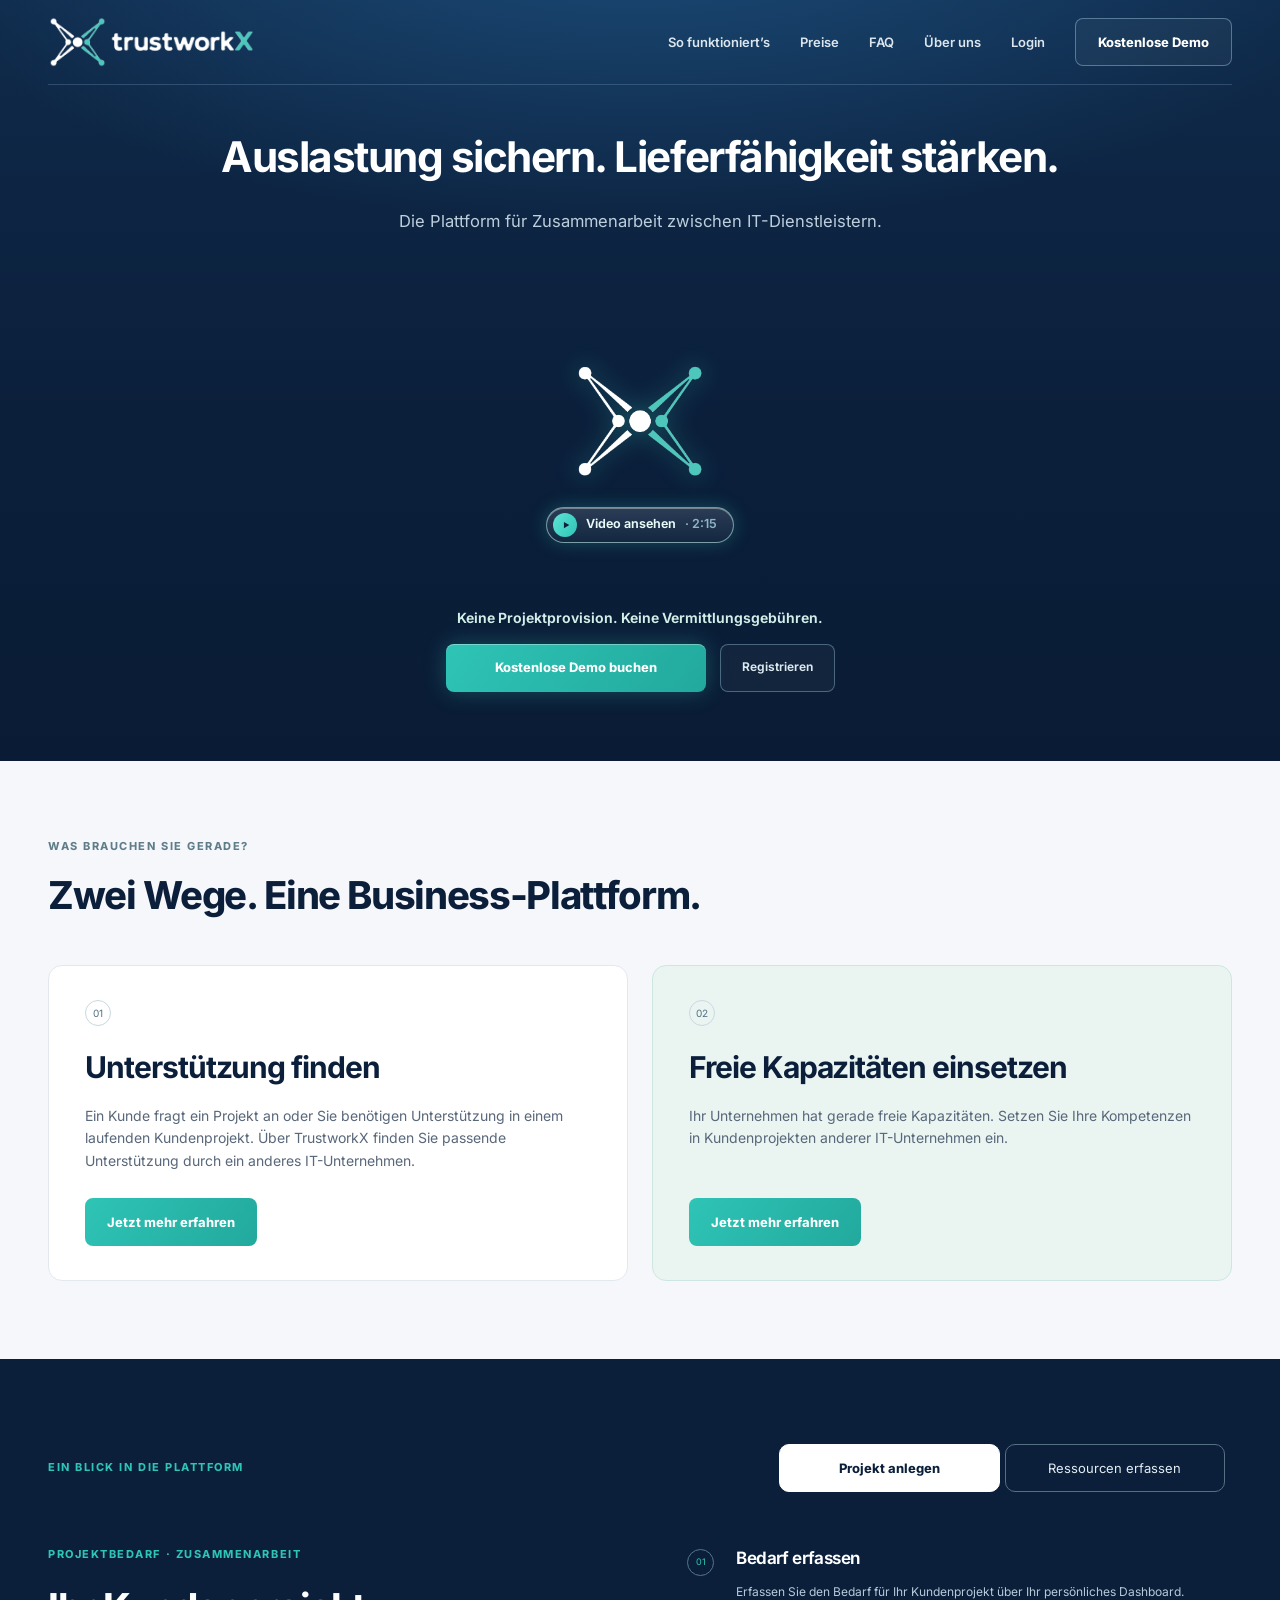
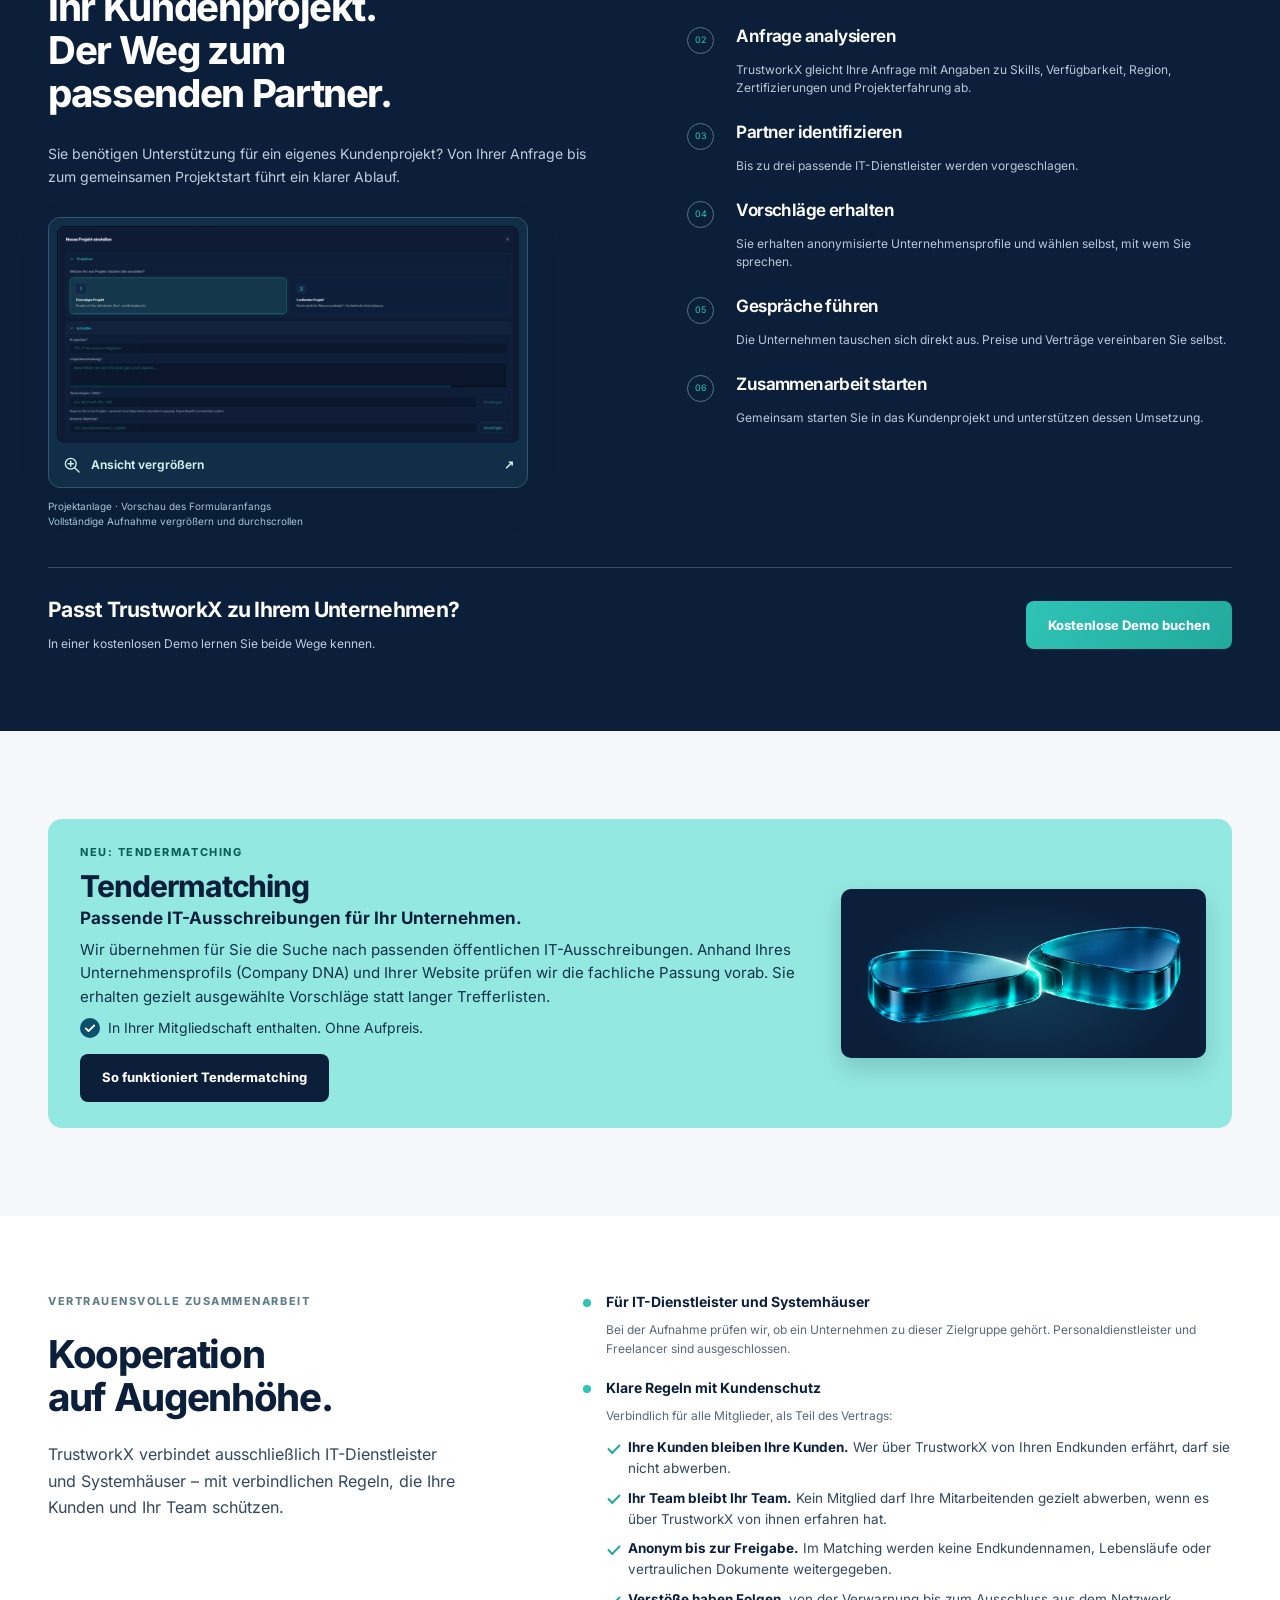
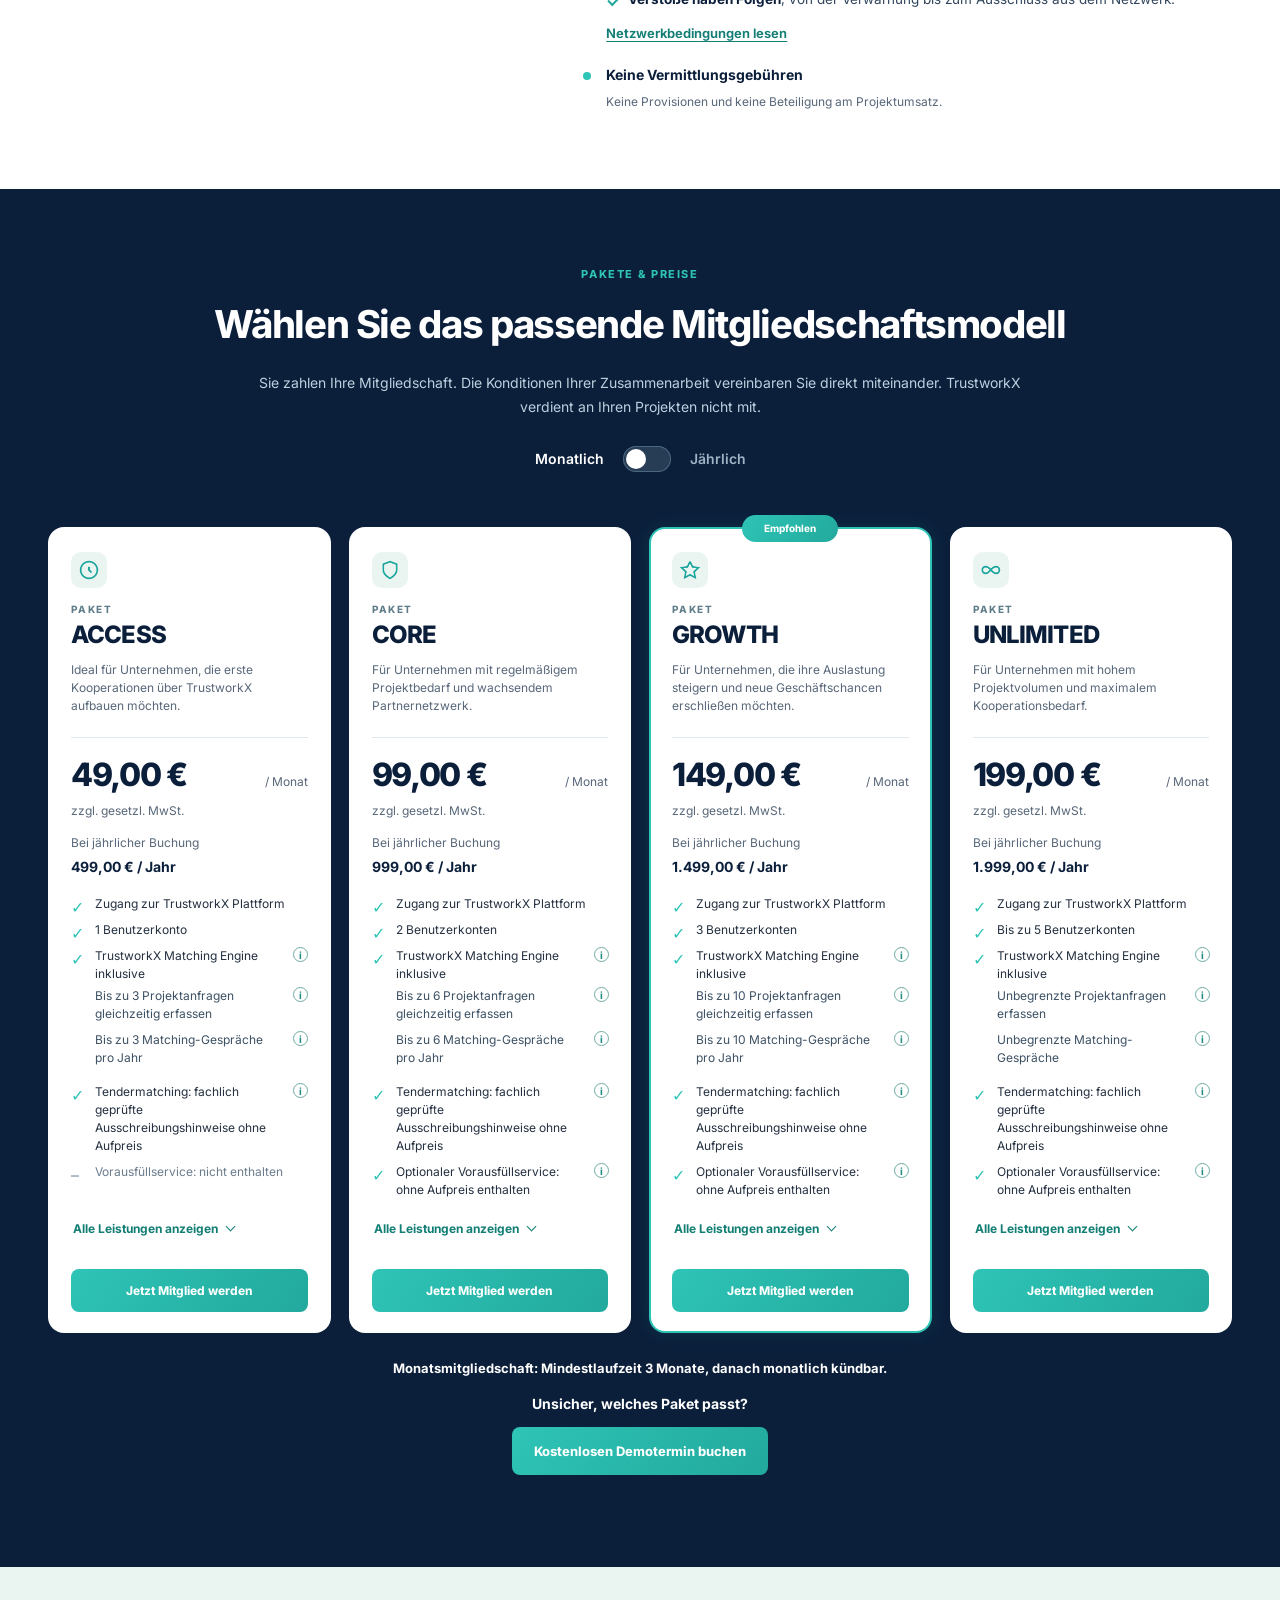
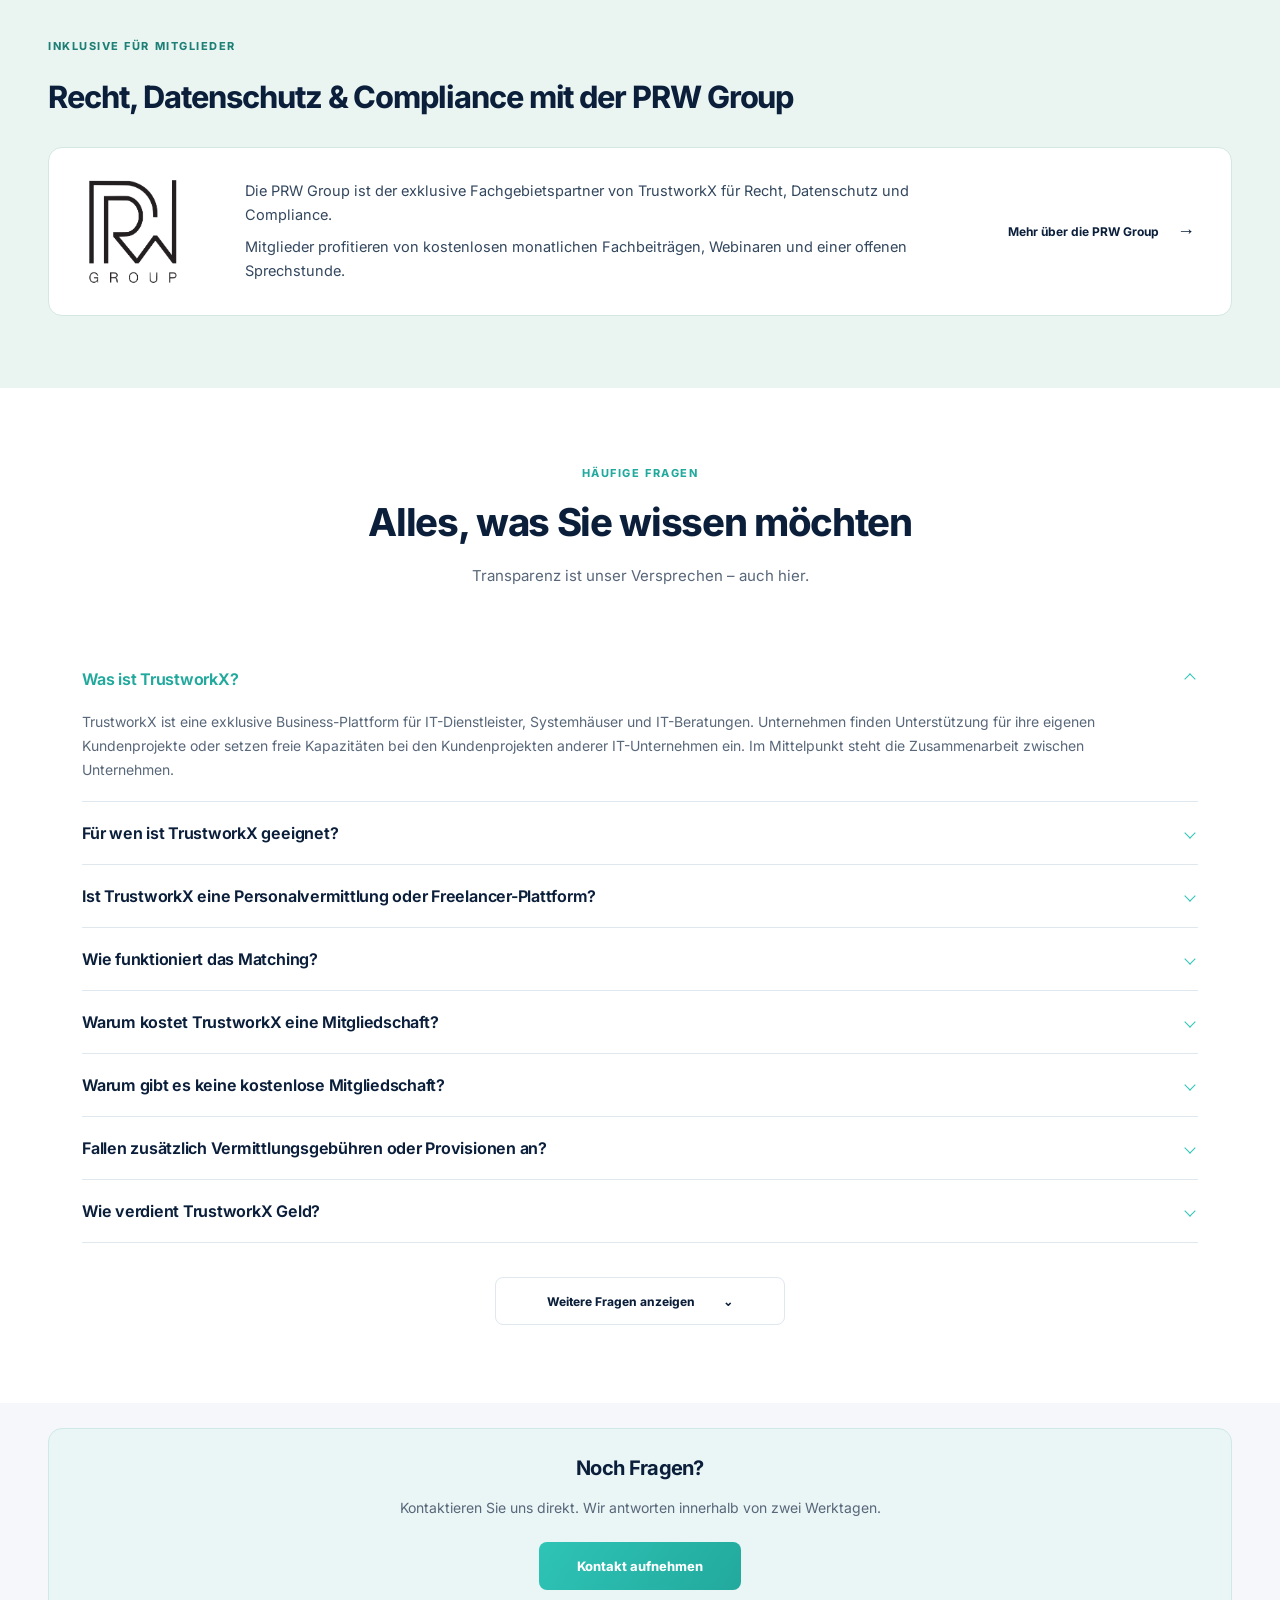
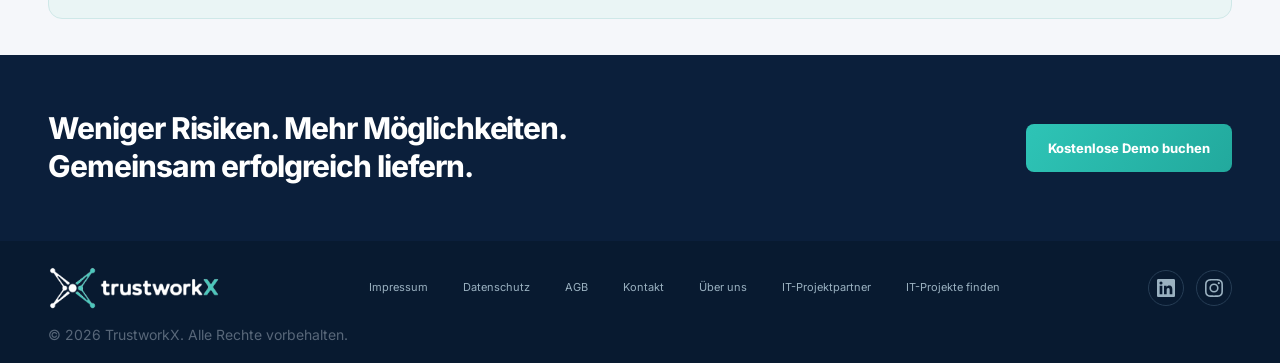
==== commit 53753cb0: "Neue Unterseite Tendermatching, Startseiten-Link, Sitemap, Staging-noindex - tendermatching.html nac" ====
--- a/index.html
+++ b/index.html
@@ -70,12 +70,12 @@
 <div class="hero-action"><p class="hero-no-commission">Keine Projektprovision. Keine Vermittlungsgebühren.</p><div class="hero-cta-row"><a class="button teal" href="https://bookings.cloud.microsoft/book/TrustworkX1@trustworkx.de/?ismsaljsauthenabled" target="_blank" rel="noopener">Kostenlose Demo buchen</a><a class="quiet-link" href="#pricing">Registrieren</a></div></div></div></div></header>
 <main id="inhalt"><section class="cases section" id="wege"><div class="wrap"><div class="section-heading"><p class="eyebrow">Was brauchen Sie gerade?</p><h2>Zwei Wege. Eine Business-Plattform.</h2></div><div class="benefit-grid"><article class="benefit-card"><div class="case-copy"><span class="case-number">01</span><h3>Unterstützung finden</h3><p>Ein Kunde fragt ein Projekt an oder Sie benötigen Unterstützung in einem laufenden Kundenprojekt. Über TrustworkX finden Sie passende Unterstützung durch ein anderes IT-Unternehmen.</p><a class="button teal" href="/it-projektpartner.html">Jetzt mehr erfahren</a></div></article><article class="benefit-card"><div class="case-copy"><span class="case-number">02</span><h3>Freie Kapazitäten einsetzen</h3><p>Ihr Unternehmen hat gerade freie Kapazitäten. Setzen Sie Ihre Kompetenzen in Kundenprojekten anderer IT-Unternehmen ein.</p><a class="button teal" href="/it-projekte-finden.html">Jetzt mehr erfahren</a></div></article></div></div></section>
 <section class="platform section dark" id="plattform" data-view="project"><div class="wrap"><div class="platform-heading"><p class="eyebrow">Ein Blick in die Plattform</p><div class="platform-tabs" role="tablist" aria-label="Plattformansicht wechseln – beide Optionen sind anklickbar"><button role="tab" id="platform-tab-project" data-platform="project" aria-controls="ablauf" aria-selected="true"><span class="segment-label">Projekt anlegen</span></button><button role="tab" id="platform-tab-resources" data-platform="resources" aria-controls="ressourcen" aria-selected="false" tabindex="-1"><span class="segment-label">Ressourcen erfassen</span></button></div></div><span id="how-it-works" aria-hidden="true"></span><div class="platform-panel workflow" id="ablauf" role="tabpanel" aria-labelledby="platform-tab-project" tabindex="0"><div class="two-col"><div><p class="eyebrow">Projektbedarf · Zusammenarbeit</p><h2>Ihr Kundenprojekt.<br>Der Weg zum<br>passenden Partner.</h2><p class="section-intro">Sie benötigen Unterstützung für ein eigenes Kundenprojekt? Von Ihrer Anfrage bis zum gemeinsamen Projektstart führt ein klarer Ablauf.</p><figure class="product compact-product"><button class="product-preview" type="button" data-screenshot="assets/projektanlage-vollstaendig.png" data-viewer-fit="width" data-image-title="Projekt anlegen · vollständige Formularansicht" data-image-alt="Vollständige Projekt-Erfassungsmaske aus vier überlappenden Originalaufnahmen: Projektart, Eckdaten, Rahmenbedingungen, Vorschau, Anhänge und Abschlussbuttons." aria-haspopup="dialog" aria-controls="screenshot-dialog"><span class="product-shot project-shot"><img src="assets/projektanlage-vorschau.webp" alt="Originalaufnahme des Formularanfangs mit Projektart und Eckdaten. Die vollständige Maske ist in der vergrößerten Ansicht scrollbar." width="2048" height="962" loading="eager" decoding="async" fetchpriority="low"></span><span class="image-open"><svg viewBox="0 0 24 24" aria-hidden="true"><circle cx="10.5" cy="10.5" r="6.5"/><path d="m15.5 15.5 5 5M7.5 10.5h6M10.5 7.5v6"/></svg>Ansicht vergrößern <span aria-hidden="true">↗</span></span></button><figcaption>Projektanlage · Vorschau des Formularanfangs<br>Vollständige Aufnahme vergrößern und durchscrollen</figcaption></figure></div><ol class="steps"><li><span class="step-number">01</span><div><h3>Bedarf erfassen</h3><p>Erfassen Sie den Bedarf für Ihr Kundenprojekt über Ihr persönliches Dashboard.</p></div></li><li><span class="step-number">02</span><div><h3>Anfrage analysieren</h3><p>TrustworkX gleicht Ihre Anfrage mit Angaben zu Skills, Verfügbarkeit, Region, Zertifizierungen und Projekterfahrung ab.</p></div></li><li><span class="step-number">03</span><div><h3>Partner identifizieren</h3><p>Bis zu drei passende IT-Dienstleister werden vorgeschlagen.</p></div></li><li><span class="step-number">04</span><div><h3>Vorschläge erhalten</h3><p>Sie erhalten anonymisierte Unternehmensprofile und wählen selbst, mit wem Sie sprechen.</p></div></li><li><span class="step-number">05</span><div><h3>Gespräche führen</h3><p>Die Unternehmen tauschen sich direkt aus. Preise und Verträge vereinbaren Sie selbst.</p></div></li><li><span class="step-number">06</span><div><h3>Zusammenarbeit starten</h3><p>Gemeinsam starten Sie in das Kundenprojekt und unterstützen dessen Umsetzung.</p></div></li></ol></div></div><div class="platform-panel resources" id="ressourcen" role="tabpanel" aria-labelledby="platform-tab-resources" tabindex="0" hidden><div class="two-col"><div><p class="eyebrow">Auslastung · freie Ressourcen</p><h2>Freie Kapazitäten?<br>Bringen Sie Ihr Team<br>wieder in Projekte.</h2><p class="section-intro">Nutzen Sie freie Kapazitäten Ihres Teams, um andere IT-Unternehmen bei deren Kundenprojekten zu unterstützen.</p><div class="resource-way"><h3>Projekt-Matching</h3><p>Über das Matching können Sie als passendes IT-Unternehmen für Kundenprojekte anderer Mitglieder vorgeschlagen werden.</p></div><div class="resource-way"><h3>Zusätzlich: Ressourcen im Newsletter</h3><p>Stellen Sie freie Ressourcen anonymisiert im Newsletter an Mitglieder vor. Nur mit Ihrer ausdrücklichen Freigabe im Dashboard. Die Vorstellung erfolgt unabhängig vom Projektmatching.</p></div><p class="privacy-note">Ohne Firmen-, Personen- oder Kontaktdaten. Eine Zusammenarbeit wird nicht garantiert.</p></div><figure class="product compact-product"><button class="product-preview" type="button" data-screenshot="assets/ressourcen-vollstaendig.png" data-viewer-fit="width" data-image-title="Ressourcen erfassen · vollständige Formularansicht" data-image-alt="Vollständige leere Maske Freie Ressource hinzufügen aus zwei überlappenden Originalaufnahmen: Stammdaten, Verfügbarkeit, Skills, Hersteller, Zertifizierungen, Sprachen, Einsatzart, Kurzbeschreibung, PDF-Anhang und Abschlussbuttons." aria-haspopup="dialog" aria-controls="screenshot-dialog"><span class="product-shot resource-entry-shot"><img src="assets/ressourcen-vorschau.webp" alt="Originalaufnahme des Ressourcen-Formularanfangs. Die vollständige Maske ist in der vergrößerten Ansicht scrollbar." width="779" height="895" loading="eager" decoding="async" fetchpriority="low"></span><span class="image-open"><svg viewBox="0 0 24 24" aria-hidden="true"><circle cx="10.5" cy="10.5" r="6.5"/><path d="m15.5 15.5 5 5M7.5 10.5h6M10.5 7.5v6"/></svg>Ansicht vergrößern <span aria-hidden="true">↗</span></span></button><figcaption>Ressourcen erfassen · Vorschau des Formularanfangs<br>Vollständige Aufnahme vergrößern und durchscrollen</figcaption></figure></div></div><div class="case-close"><div><h3>Passt TrustworkX zu Ihrem Unternehmen?</h3><p>In einer kostenlosen Demo lernen Sie beide Wege kennen.</p></div><a class="button teal" href="https://bookings.cloud.microsoft/book/TrustworkX1@trustworkx.de/?ismsaljsauthenabled" target="_blank" rel="noopener">Kostenlose Demo buchen</a></div></div></section>
-<section class="tender-teaser" id="tendermatching" aria-labelledby="tender-title"><div class="wrap"><div class="tender-box"><div class="tender-copy"><p class="tender-flag">Neu: Tendermatching</p><h2 id="tender-title">Tendermatching</h2><p class="tender-sub">Passende IT-Ausschreibungen für Ihr Unternehmen.</p><p class="tender-text">Wir übernehmen für Sie die Suche nach passenden öffentlichen IT-Ausschreibungen. Anhand Ihres Unternehmensprofils (Company DNA) und Ihrer Website prüfen wir die fachliche Passung vorab. Sie erhalten gezielt ausgewählte Vorschläge statt langer Trefferlisten.</p><p class="tender-included"><svg viewBox="0 0 24 24" width="20" height="20" aria-hidden="true" focusable="false"><circle cx="12" cy="12" r="12" fill="#0b4f6c"/><path d="m7 12.5 3.2 3.2L17 9" fill="none" stroke="#fff" stroke-width="2.2" stroke-linecap="round" stroke-linejoin="round"/></svg><span>In Ihrer Mitgliedschaft enthalten. Ohne Aufpreis.</span></p><button type="button" class="button navy tender-more" data-feature="tendermatching" data-pop-width="560" data-pop-side="right" aria-expanded="false" aria-haspopup="dialog" aria-controls="feature-popover">Mehr erfahren</button></div><div class="tender-art" aria-hidden="true"><img src="/assets/tendermatching-glasmotiv.webp" alt="" width="1942" height="809" loading="lazy" decoding="async" draggable="false"></div></div></div></section>
+<section class="tender-teaser" id="tendermatching" aria-labelledby="tender-title"><div class="wrap"><div class="tender-box"><div class="tender-copy"><p class="tender-flag">Neu: Tendermatching</p><h2 id="tender-title">Tendermatching</h2><p class="tender-sub">Passende IT-Ausschreibungen für Ihr Unternehmen.</p><p class="tender-text">Wir übernehmen für Sie die Suche nach passenden öffentlichen IT-Ausschreibungen. Anhand Ihres Unternehmensprofils (Company DNA) und Ihrer Website prüfen wir die fachliche Passung vorab. Sie erhalten gezielt ausgewählte Vorschläge statt langer Trefferlisten.</p><p class="tender-included"><svg viewBox="0 0 24 24" width="20" height="20" aria-hidden="true" focusable="false"><circle cx="12" cy="12" r="12" fill="#0b4f6c"/><path d="m7 12.5 3.2 3.2L17 9" fill="none" stroke="#fff" stroke-width="2.2" stroke-linecap="round" stroke-linejoin="round"/></svg><span>In Ihrer Mitgliedschaft enthalten. Ohne Aufpreis.</span></p><a class="button navy tender-more" href="/tendermatching.html">So funktioniert Tendermatching</a></div><div class="tender-art" aria-hidden="true"><img src="/assets/tendermatching-glasmotiv.webp" alt="" width="1942" height="809" loading="lazy" decoding="async" draggable="false"></div></div></div></section>
 
 <section class="trust section" id="vertrauen"><div class="wrap two-col"><div><p class="eyebrow">Vertrauensvolle Zusammenarbeit</p><h2>Kooperation<br>auf Augenhöhe.</h2><p class="trust-lead">TrustworkX verbindet ausschließlich IT-Dienstleister und Systemhäuser – mit verbindlichen Regeln, die Ihre Kunden und Ihr Team schützen.</p></div><div><ul class="trust-points"><li><h3>Für IT-Dienstleister und Systemhäuser</h3><p>Bei der Aufnahme prüfen wir, ob ein Unternehmen zu dieser Zielgruppe gehört. Personaldienstleister und Freelancer sind ausgeschlossen.</p></li><li><h3>Klare Regeln mit Kundenschutz</h3><p>Verbindlich für alle Mitglieder, als Teil des Vertrags:</p><ul class="trust-rules"><li><b>Ihre Kunden bleiben Ihre Kunden.</b> Wer über TrustworkX von Ihren Endkunden erfährt, darf sie nicht abwerben.</li><li><b>Ihr Team bleibt Ihr Team.</b> Kein Mitglied darf Ihre Mitarbeitenden gezielt abwerben, wenn es über TrustworkX von ihnen erfahren hat.</li><li><b>Anonym bis zur Freigabe.</b> Im Matching werden keine Endkundennamen, Lebensläufe oder vertraulichen Dokumente weitergegeben.</li><li><b>Verstöße haben Folgen</b>, von der Verwarnung bis zum Ausschluss aus dem Netzwerk.</li></ul><a class="trust-rules-link" href="/agb.html#teil-b">Netzwerkbedingungen lesen</a></li><li><h3>Keine Vermittlungsgebühren</h3><p>Keine Provisionen und keine Beteiligung am Projektumsatz.</p></li></ul></div></div></section>
 <span id="pricing" aria-hidden="true"></span><section class="pricing section" id="preise"><div class="wrap"><div class="section-heading center"><p class="eyebrow">Pakete & Preise</p><h2>Wählen Sie das passende Mitgliedschaftsmodell</h2></div><p class="membership-principle">Sie zahlen Ihre Mitgliedschaft. Die Konditionen Ihrer Zusammenarbeit vereinbaren Sie direkt miteinander. TrustworkX verdient an Ihren Projekten nicht mit.</p><div class="billing"><span id="monthly-label" class="active">Monatlich</span><button id="billing-toggle" role="switch" aria-checked="false" aria-label="Jährliche Abrechnung"><span></span></button><span id="yearly-label">Jährlich</span></div><div class="pricing-grid"><article class="price-card "><div class="package-icon "><img src="assets/paket-0.png" alt=""></div><div class="eyebrow muted">Paket</div><h3>ACCESS</h3><p class="package-description">Ideal für Unternehmen, die erste Kooperationen über TrustworkX aufbauen möchten.</p><div class="amount"><strong data-month="49,00" data-year="499,00">49,00 €</strong><span class="period">/ Monat</span></div><small>zzgl. gesetzl. MwSt.</small><p class="annual" data-month="49,00" data-year="499,00">Bei jährlicher Buchung<br><b>499,00 € / Jahr</b></p><div class="features-wrap"><ul class="features"><li>Zugang zur TrustworkX Plattform</li><li>1 Benutzerkonto</li><li class="feature-group"><span class="feature-text">TrustworkX Matching Engine inklusive</span><button type="button" class="info-btn" data-feature="engine" data-pop-mode="click" aria-expanded="false" aria-haspopup="dialog" aria-controls="feature-popover" aria-label="Erklärung zu: TrustworkX Matching Engine inklusive"><span aria-hidden="true">i</span></button><ul class="feature-sub"><li><span class="feature-text">Bis zu 3 Projektanfragen gleichzeitig erfassen</span><button type="button" class="info-btn" data-feature="projektanfrage" data-pop-mode="click" aria-expanded="false" aria-haspopup="dialog" aria-controls="feature-popover" aria-label="Erklärung zu: Bis zu 3 Projektanfragen gleichzeitig erfassen"><span aria-hidden="true">i</span></button></li><li><span class="feature-text">Bis zu 3 Matching-Gespräche pro Jahr</span><button type="button" class="info-btn" data-feature="matching" data-pop-mode="click" aria-expanded="false" aria-haspopup="dialog" aria-controls="feature-popover" aria-label="Erklärung zu: Bis zu 3 Matching-Gespräche pro Jahr"><span aria-hidden="true">i</span></button></li></ul></li><li><span class="feature-text">Tendermatching: fachlich geprüfte Ausschreibungshinweise ohne Aufpreis</span><button type="button" class="info-btn" data-feature="tendermatching-kurz" data-pop-mode="click" aria-expanded="false" aria-haspopup="dialog" aria-controls="feature-popover" aria-label="Erklärung zu: Tendermatching: fachlich geprüfte Ausschreibungshinweise ohne Aufpreis"><span aria-hidden="true">i</span></button></li><li class="feature-missing"><span class="feature-text">Vorausfüllservice: nicht enthalten</span></li></ul><button type="button" class="features-toggle" aria-expanded="false" aria-controls="mehr-access"><span class="features-toggle-label">Alle Leistungen anzeigen</span><span class="features-toggle-icon" aria-hidden="true"></span></button><ul class="features features-more" id="mehr-access" hidden><li>Unternehmensprofil</li><li>Persönliches Dashboard</li><li><span class="feature-text">Bearbeitung Ihrer Projektanfragen innerhalb von 48 Stunden</span><button type="button" class="info-btn" data-feature="bearbeitung-48" data-pop-mode="click" aria-expanded="false" aria-haspopup="dialog" aria-controls="feature-popover" aria-label="Erklärung zu: Bearbeitung Ihrer Projektanfragen innerhalb von 48 Stunden"><span aria-hidden="true">i</span></button></li></ul></div><a class="button teal plan-cta" href="checkout.html?plan=ACCESS&amp;interval=month" data-plan="ACCESS">Jetzt Mitglied werden</a></article><article class="price-card "><div class="package-icon "><img src="assets/paket-1.png" alt=""></div><div class="eyebrow muted">Paket</div><h3>CORE</h3><p class="package-description">Für Unternehmen mit regelmäßigem Projektbedarf und wachsendem Partnernetzwerk.</p><div class="amount"><strong data-month="99,00" data-year="999,00">99,00 €</strong><span class="period">/ Monat</span></div><small>zzgl. gesetzl. MwSt.</small><p class="annual" data-month="99,00" data-year="999,00">Bei jährlicher Buchung<br><b>999,00 € / Jahr</b></p><div class="features-wrap"><ul class="features"><li>Zugang zur TrustworkX Plattform</li><li>2 Benutzerkonten</li><li class="feature-group"><span class="feature-text">TrustworkX Matching Engine inklusive</span><button type="button" class="info-btn" data-feature="engine" data-pop-mode="click" aria-expanded="false" aria-haspopup="dialog" aria-controls="feature-popover" aria-label="Erklärung zu: TrustworkX Matching Engine inklusive"><span aria-hidden="true">i</span></button><ul class="feature-sub"><li><span class="feature-text">Bis zu 6 Projektanfragen gleichzeitig erfassen</span><button type="button" class="info-btn" data-feature="projektanfrage" data-pop-mode="click" aria-expanded="false" aria-haspopup="dialog" aria-controls="feature-popover" aria-label="Erklärung zu: Bis zu 6 Projektanfragen gleichzeitig erfassen"><span aria-hidden="true">i</span></button></li><li><span class="feature-text">Bis zu 6 Matching-Gespräche pro Jahr</span><button type="button" class="info-btn" data-feature="matching" data-pop-mode="click" aria-expanded="false" aria-haspopup="dialog" aria-controls="feature-popover" aria-label="Erklärung zu: Bis zu 6 Matching-Gespräche pro Jahr"><span aria-hidden="true">i</span></button></li></ul></li><li><span class="feature-text">Tendermatching: fachlich geprüfte Ausschreibungshinweise ohne Aufpreis</span><button type="button" class="info-btn" data-feature="tendermatching-kurz" data-pop-mode="click" aria-expanded="false" aria-haspopup="dialog" aria-controls="feature-popover" aria-label="Erklärung zu: Tendermatching: fachlich geprüfte Ausschreibungshinweise ohne Aufpreis"><span aria-hidden="true">i</span></button></li><li><span class="feature-text">Optionaler Vorausfüllservice: ohne Aufpreis enthalten</span><button type="button" class="info-btn" data-feature="vorausfuellservice" data-pop-mode="click" aria-expanded="false" aria-haspopup="dialog" aria-controls="feature-popover" aria-label="Erklärung zu: Optionaler Vorausfüllservice: ohne Aufpreis enthalten"><span aria-hidden="true">i</span></button></li></ul><button type="button" class="features-toggle" aria-expanded="false" aria-controls="mehr-core"><span class="features-toggle-label">Alle Leistungen anzeigen</span><span class="features-toggle-icon" aria-hidden="true"></span></button><ul class="features features-more" id="mehr-core" hidden><li>Unternehmensprofil</li><li>Persönliches Dashboard</li><li><span class="feature-text">Bearbeitung Ihrer Projektanfragen innerhalb von 48 Stunden</span><button type="button" class="info-btn" data-feature="bearbeitung-48" data-pop-mode="click" aria-expanded="false" aria-haspopup="dialog" aria-controls="feature-popover" aria-label="Erklärung zu: Bearbeitung Ihrer Projektanfragen innerhalb von 48 Stunden"><span aria-hidden="true">i</span></button></li></ul></div><a class="button teal plan-cta" href="checkout.html?plan=CORE&amp;interval=month" data-plan="CORE">Jetzt Mitglied werden</a></article><article class="price-card recommended"><span class="recommend">Empfohlen</span><div class="package-icon "><img src="assets/paket-2.png" alt=""></div><div class="eyebrow muted">Paket</div><h3>GROWTH</h3><p class="package-description">Für Unternehmen, die ihre Auslastung steigern und neue Geschäftschancen erschließen möchten.</p><div class="amount"><strong data-month="149,00" data-year="1.499,00">149,00 €</strong><span class="period">/ Monat</span></div><small>zzgl. gesetzl. MwSt.</small><p class="annual" data-month="149,00" data-year="1.499,00">Bei jährlicher Buchung<br><b>1.499,00 € / Jahr</b></p><div class="features-wrap"><ul class="features"><li>Zugang zur TrustworkX Plattform</li><li>3 Benutzerkonten</li><li class="feature-group"><span class="feature-text">TrustworkX Matching Engine inklusive</span><button type="button" class="info-btn" data-feature="engine" data-pop-mode="click" aria-expanded="false" aria-haspopup="dialog" aria-controls="feature-popover" aria-label="Erklärung zu: TrustworkX Matching Engine inklusive"><span aria-hidden="true">i</span></button><ul class="feature-sub"><li><span class="feature-text">Bis zu 10 Projektanfragen gleichzeitig erfassen</span><button type="button" class="info-btn" data-feature="projektanfrage" data-pop-mode="click" aria-expanded="false" aria-haspopup="dialog" aria-controls="feature-popover" aria-label="Erklärung zu: Bis zu 10 Projektanfragen gleichzeitig erfassen"><span aria-hidden="true">i</span></button></li><li><span class="feature-text">Bis zu 10 Matching-Gespräche pro Jahr</span><button type="button" class="info-btn" data-feature="matching" data-pop-mode="click" aria-expanded="false" aria-haspopup="dialog" aria-controls="feature-popover" aria-label="Erklärung zu: Bis zu 10 Matching-Gespräche pro Jahr"><span aria-hidden="true">i</span></button></li></ul></li><li><span class="feature-text">Tendermatching: fachlich geprüfte Ausschreibungshinweise ohne Aufpreis</span><button type="button" class="info-btn" data-feature="tendermatching-kurz" data-pop-mode="click" aria-expanded="false" aria-haspopup="dialog" aria-controls="feature-popover" aria-label="Erklärung zu: Tendermatching: fachlich geprüfte Ausschreibungshinweise ohne Aufpreis"><span aria-hidden="true">i</span></button></li><li><span class="feature-text">Optionaler Vorausfüllservice: ohne Aufpreis enthalten</span><button type="button" class="info-btn" data-feature="vorausfuellservice" data-pop-mode="click" aria-expanded="false" aria-haspopup="dialog" aria-controls="feature-popover" aria-label="Erklärung zu: Optionaler Vorausfüllservice: ohne Aufpreis enthalten"><span aria-hidden="true">i</span></button></li></ul><button type="button" class="features-toggle" aria-expanded="false" aria-controls="mehr-growth"><span class="features-toggle-label">Alle Leistungen anzeigen</span><span class="features-toggle-icon" aria-hidden="true"></span></button><ul class="features features-more" id="mehr-growth" hidden><li>Unternehmensprofil</li><li>Persönliches Dashboard</li><li><span class="feature-text">Priorisierte Bearbeitung Ihrer Projektanfragen innerhalb von 24 Stunden</span><button type="button" class="info-btn" data-feature="bearbeitung-24" data-pop-mode="click" aria-expanded="false" aria-haspopup="dialog" aria-controls="feature-popover" aria-label="Erklärung zu: Priorisierte Bearbeitung Ihrer Projektanfragen innerhalb von 24 Stunden"><span aria-hidden="true">i</span></button></li></ul></div><a class="button teal plan-cta" href="checkout.html?plan=GROWTH&amp;interval=month" data-plan="GROWTH">Jetzt Mitglied werden</a></article><article class="price-card "><div class="package-icon navy"><img src="assets/paket-3.png" alt=""></div><div class="eyebrow muted">Paket</div><h3>UNLIMITED</h3><p class="package-description">Für Unternehmen mit hohem Projektvolumen und maximalem Kooperationsbedarf.</p><div class="amount"><strong data-month="199,00" data-year="1.999,00">199,00 €</strong><span class="period">/ Monat</span></div><small>zzgl. gesetzl. MwSt.</small><p class="annual" data-month="199,00" data-year="1.999,00">Bei jährlicher Buchung<br><b>1.999,00 € / Jahr</b></p><div class="features-wrap"><ul class="features"><li>Zugang zur TrustworkX Plattform</li><li>Bis zu 5 Benutzerkonten</li><li class="feature-group"><span class="feature-text">TrustworkX Matching Engine inklusive</span><button type="button" class="info-btn" data-feature="engine" data-pop-mode="click" aria-expanded="false" aria-haspopup="dialog" aria-controls="feature-popover" aria-label="Erklärung zu: TrustworkX Matching Engine inklusive"><span aria-hidden="true">i</span></button><ul class="feature-sub"><li><span class="feature-text">Unbegrenzte Projektanfragen erfassen</span><button type="button" class="info-btn" data-feature="projektanfrage" data-pop-mode="click" aria-expanded="false" aria-haspopup="dialog" aria-controls="feature-popover" aria-label="Erklärung zu: Unbegrenzte Projektanfragen erfassen"><span aria-hidden="true">i</span></button></li><li><span class="feature-text">Unbegrenzte Matching-Gespräche</span><button type="button" class="info-btn" data-feature="matching" data-pop-mode="click" aria-expanded="false" aria-haspopup="dialog" aria-controls="feature-popover" aria-label="Erklärung zu: Unbegrenzte Matching-Gespräche"><span aria-hidden="true">i</span></button></li></ul></li><li><span class="feature-text">Tendermatching: fachlich geprüfte Ausschreibungshinweise ohne Aufpreis</span><button type="button" class="info-btn" data-feature="tendermatching-kurz" data-pop-mode="click" aria-expanded="false" aria-haspopup="dialog" aria-controls="feature-popover" aria-label="Erklärung zu: Tendermatching: fachlich geprüfte Ausschreibungshinweise ohne Aufpreis"><span aria-hidden="true">i</span></button></li><li><span class="feature-text">Optionaler Vorausfüllservice: ohne Aufpreis enthalten</span><button type="button" class="info-btn" data-feature="vorausfuellservice" data-pop-mode="click" aria-expanded="false" aria-haspopup="dialog" aria-controls="feature-popover" aria-label="Erklärung zu: Optionaler Vorausfüllservice: ohne Aufpreis enthalten"><span aria-hidden="true">i</span></button></li></ul><button type="button" class="features-toggle" aria-expanded="false" aria-controls="mehr-unlimited"><span class="features-toggle-label">Alle Leistungen anzeigen</span><span class="features-toggle-icon" aria-hidden="true"></span></button><ul class="features features-more" id="mehr-unlimited" hidden><li>Unternehmensprofil</li><li>Persönliches Dashboard</li><li><span class="feature-text">Priorisierte Bearbeitung Ihrer Projektanfragen innerhalb von 24 Stunden</span><button type="button" class="info-btn" data-feature="bearbeitung-24" data-pop-mode="click" aria-expanded="false" aria-haspopup="dialog" aria-controls="feature-popover" aria-label="Erklärung zu: Priorisierte Bearbeitung Ihrer Projektanfragen innerhalb von 24 Stunden"><span aria-hidden="true">i</span></button></li></ul></div><a class="button teal plan-cta" href="checkout.html?plan=UNLIMITED&amp;interval=month" data-plan="UNLIMITED">Jetzt Mitglied werden</a></article></div><div class="price-after"><p id="monthly-membership-term"><b>Monatsmitgliedschaft: Mindestlaufzeit 3 Monate, danach monatlich kündbar.</b></p><p id="annual-membership-term" hidden><b>12 Monate Laufzeit, kündbar bis 3 Monate vor Ablauf.</b></p><p><b>Unsicher, welches Paket passt?</b><br><a class="button teal" href="https://bookings.cloud.microsoft/book/TrustworkX1@trustworkx.de/?ismsaljsauthenabled" target="_blank" rel="noopener">Kostenlosen Demotermin buchen</a></p></div></div></section>
 <section class="prw-band" id="partner" aria-labelledby="prw-title"><div class="wrap"><p class="eyebrow">Inklusive für Mitglieder</p><h2 id="prw-title">Recht, Datenschutz &amp; Compliance mit der PRW Group</h2><div class="prw-strip"><img src="assets/prw.png" alt="PRW Group" width="550" height="635" loading="lazy" decoding="async"><div><p>Die PRW Group ist der exklusive Fachgebietspartner von TrustworkX für Recht, Datenschutz und Compliance.</p><p>Mitglieder profitieren von kostenlosen monatlichen Fachbeiträgen, Webinaren und einer offenen Sprechstunde.</p></div><a class="text-link" href="https://www.prw.de" target="_blank" rel="noopener">Mehr über die PRW Group <span>→</span></a></div></div></section>
 <section class="faq section" id="faq"><div class="wrap"><div class="section-heading center"><p class="eyebrow">Häufige Fragen</p><h2>Alles, was Sie wissen möchten</h2><p>Transparenz ist unser Versprechen – auch hier.</p></div><div class="faq-list"><details class="faq-item "  open><summary>Was ist TrustworkX?<span class="chevron" aria-hidden="true"></span></summary><p>TrustworkX ist eine exklusive Business-Plattform für IT-Dienstleister, Systemhäuser und IT-Beratungen. Unternehmen finden Unterstützung für ihre eigenen Kundenprojekte oder setzen freie Kapazitäten bei den Kundenprojekten anderer IT-Unternehmen ein. Im Mittelpunkt steht die Zusammenarbeit zwischen Unternehmen.</p></details><details class="faq-item "  ><summary>Für wen ist TrustworkX geeignet?<span class="chevron" aria-hidden="true"></span></summary><p>Für IT-Dienstleister und Systemhäuser jeder Größe, vom spezialisierten Beratungshaus bis zum mittelständischen Systemhaus. Personaldienstleister und Freelancer sind ausgeschlossen.</p></details><details class="faq-item "  ><summary>Ist TrustworkX eine Personalvermittlung oder Freelancer-Plattform?<span class="chevron" aria-hidden="true"></span></summary><p>Nein. Die Plattform unterstützt ausschließlich Kooperationen zwischen IT-Dienstleistern und Systemhäusern. Personaldienstleister und Freelancer sind ausgeschlossen. Verträge und Preise vereinbaren die Unternehmen direkt.</p></details><details class="faq-item "  ><summary>Wie funktioniert das Matching?<span class="chevron" aria-hidden="true"></span></summary><p>Sie erfassen Ihren Projekt- oder Kapazitätsbedarf im Dashboard. TrustworkX analysiert die Anfrage und schlägt bis zu drei passende Unternehmen vor. Sie entscheiden selbst, mit wem Sie sprechen möchten.</p></details><details class="faq-item "  ><summary>Warum kostet TrustworkX eine Mitgliedschaft?<span class="chevron" aria-hidden="true"></span></summary><p>Die Mitgliedschaften finanzieren die Prüfung, ob neue Unternehmen zur Zielgruppe gehören, die Weiterentwicklung der Plattform und professionelles Matching.</p></details><details class="faq-item "  ><summary>Warum gibt es keine kostenlose Mitgliedschaft?<span class="chevron" aria-hidden="true"></span></summary><p>TrustworkX möchte kein offenes Massenportal schaffen. Die kostenpflichtige Mitgliedschaft richtet sich an Unternehmen, die an langfristigen Kooperationen interessiert sind.</p></details><details class="faq-item "  ><summary>Fallen zusätzlich Vermittlungsgebühren oder Provisionen an?<span class="chevron" aria-hidden="true"></span></summary><p>Nein. Matching-Leistungen sind im Rahmen des jeweiligen Pakets enthalten. TrustworkX erhebt keine Vermittlungsprovisionen und beteiligt sich nicht am Umsatz Ihrer Projekte.</p></details><details class="faq-item "  ><summary>Wie verdient TrustworkX Geld?<span class="chevron" aria-hidden="true"></span></summary><p>TrustworkX finanziert sich ausschließlich über Mitgliedschaften und verfolgt keine Interessen an einzelnen Projekten oder Vertragsabschlüssen.</p></details><details class="faq-item extra-faq" hidden ><summary>Werden meine Kunden oder Projekte veröffentlicht?<span class="chevron" aria-hidden="true"></span></summary><p>Nein. Kundennamen und sensible Projektdetails werden nicht veröffentlicht. Für das Matching werden nur die zur Identifikation geeigneter Partner erforderlichen Informationen genutzt.</p></details><details class="faq-item extra-faq" hidden ><summary>Wie werden meine Unternehmensdaten geschützt?<span class="chevron" aria-hidden="true"></span></summary><p>Andere Mitglieder können Unternehmensprofile und Kontaktdaten nicht allgemein einsehen. Zunächst werden anonymisierte Kompetenzen gezeigt; Kontaktdaten werden bei Zusammenführung freigegeben. Anonymisierte Ressourcenprofile erscheinen nur nach ausdrücklicher Dashboard-Freigabe im Mitglieder-Newsletter. Eine Rücknahme gilt für künftige Ausgaben.</p></details><details class="faq-item extra-faq" hidden ><summary>Was wird bei der Aufnahme geprüft?<span class="chevron" aria-hidden="true"></span></summary><p>Bei der Aufnahme prüfen wir, ob ein Unternehmen zur Zielgruppe der IT-Dienstleister und Systemhäuser gehört. Personaldienstleister und Freelancer sind ausgeschlossen.</p></details><details class="faq-item extra-faq" hidden ><summary>Was passiert, wenn kein passender Partner gefunden wird?<span class="chevron" aria-hidden="true"></span></summary><p>Ist aktuell kein geeigneter Partner verfügbar, entstehen keine zusätzlichen Kosten. TrustworkX informiert transparent über den Status der Anfrage.</p></details><details class="faq-item extra-faq" hidden ><summary>Garantiert TrustworkX neue Projekte oder die Vermittlung freier Ressourcen?<span class="chevron" aria-hidden="true"></span></summary><p>Nein. Eine Zusammenarbeit ist nicht garantiert. Sie hängt unter anderem von Anforderungen, Verfügbarkeit, Zeitpunkt und den Entscheidungen der beteiligten Unternehmen ab.</p></details><details class="faq-item extra-faq" hidden ><summary>Kann ich meine Mitgliedschaft kündigen?<span class="chevron" aria-hidden="true"></span></summary><p>Ja. Bei monatlicher Abrechnung beträgt die Mindestlaufzeit drei Monate, danach ist die Mitgliedschaft monatlich kündbar. Jahresmitgliedschaften laufen zwölf Monate und verlängern sich um weitere zwölf Monate, wenn sie nicht drei Monate vor Laufzeitende gekündigt werden. Dafür bieten sie einen Preisvorteil.</p></details><details class="faq-item extra-faq" hidden ><summary>Wie schnell kann ich starten?<span class="chevron" aria-hidden="true"></span></summary><p>Nach Registrierung und Freischaltung als IT-Dienstleister oder Systemhaus können Sie Ihr Profil vervollständigen und Projektanfragen erfassen oder Kooperationspartner finden.</p></details><details class="faq-item extra-faq" hidden ><summary>Warum TrustworkX statt klassischer Vermittlungsplattformen?<span class="chevron" aria-hidden="true"></span></summary><p>Zusammenarbeit zwischen IT-Dienstleistern und Systemhäusern, keine Vermittlungsprovisionen, vertrauliches Matching und direkte Vertragsbeziehungen bilden das Modell von TrustworkX.</p></details></div><button class="button faq-more" id="faq-more" aria-expanded="false">Weitere Fragen anzeigen <span aria-hidden="true">⌄</span></button></div></section><section class="contact-section"><div class="wrap contact-box"><h3>Noch Fragen?</h3><p>Kontaktieren Sie uns direkt. Wir antworten innerhalb von zwei Werktagen.</p><a class="button teal" href="mailto:info@trustworkx.de?subject=Kontaktanfrage%20TrustworkX">Kontakt aufnehmen</a></div></section><section class="closing dark"><div class="wrap"><h2>Weniger Risiken. Mehr Möglichkeiten.<br>Gemeinsam erfolgreich liefern.</h2><a class="button teal" href="https://bookings.cloud.microsoft/book/TrustworkX1@trustworkx.de/?ismsaljsauthenabled" target="_blank" rel="noopener">Kostenlose Demo buchen</a></div></section></main>
 <footer><div class="wrap footer-content"><a href="#start" class="brand"><img src="assets/logo.png" alt="trustworkX"></a><nav aria-label="Rechtliche Informationen"><a href="/impressum.html">Impressum</a><a href="/datenschutz.html">Datenschutz</a><a href="/agb.html">AGB</a><a href="mailto:info@trustworkx.de?subject=Kontaktanfrage%20TrustworkX">Kontakt</a><a href="/ueber-uns.html">Über uns</a><a href="/it-projektpartner.html">IT-Projektpartner</a><a href="/it-projekte-finden.html">IT-Projekte finden</a></nav><div class="footer-social"><a href="https://www.linkedin.com/company/trustworkx" target="_blank" rel="noopener" aria-label="TrustworkX auf LinkedIn (öffnet in neuem Tab)"><svg viewBox="0 0 24 24" width="18" height="18" fill="currentColor" aria-hidden="true" focusable="false"><path d="M20.447 20.452h-3.554v-5.569c0-1.328-.027-3.037-1.852-3.037-1.853 0-2.136 1.445-2.136 2.939v5.667H9.351V9h3.414v1.561h.046c.477-.9 1.637-1.85 3.37-1.85 3.601 0 4.267 2.37 4.267 5.455v6.286zM5.337 7.433a2.062 2.062 0 0 1-2.063-2.065 2.064 2.064 0 1 1 2.063 2.065zm1.782 13.019H3.555V9h3.564v11.452zM22.225 0H1.771C.792 0 0 .774 0 1.729v20.542C0 23.227.792 24 1.771 24h20.451C23.2 24 24 23.227 24 22.271V1.729C24 .774 23.2 0 22.222 0h.003z"/></svg></a><a href="https://www.instagram.com/trustworkx.de/" target="_blank" rel="noopener" aria-label="TrustworkX auf Instagram (öffnet in neuem Tab)"><svg viewBox="0 0 24 24" width="18" height="18" fill="currentColor" aria-hidden="true" focusable="false"><path d="M12 0C8.741 0 8.333.014 7.053.072 5.775.132 4.905.333 4.14.63c-.789.306-1.459.717-2.126 1.384S.936 3.35.63 4.14C.333 4.905.131 5.775.072 7.053.014 8.333 0 8.741 0 12c0 3.259.014 3.668.072 4.948.06 1.277.261 2.148.558 2.912.306.789.717 1.459 1.384 2.126.667.666 1.336 1.079 2.126 1.384.766.296 1.636.499 2.913.558C8.333 23.986 8.741 24 12 24c3.259 0 3.668-.014 4.948-.072 1.277-.06 2.148-.262 2.912-.558.789-.306 1.459-.718 2.126-1.384.666-.667 1.079-1.335 1.384-2.126.296-.765.499-1.636.558-2.913.058-1.28.072-1.688.072-4.947 0-3.259-.014-3.668-.072-4.948-.06-1.277-.262-2.148-.558-2.912-.306-.789-.718-1.459-1.384-2.126C21.319 1.347 20.651.935 19.86.63c-.765-.297-1.636-.499-2.913-.558C15.667.014 15.259 0 12 0zm0 2.162c3.204 0 3.584.012 4.849.07 1.17.054 1.805.249 2.228.415.562.217.96.477 1.382.896.419.42.679.819.896 1.381.164.422.36 1.057.413 2.227.058 1.266.07 1.646.07 4.85s-.012 3.584-.07 4.849c-.053 1.17-.249 1.805-.413 2.227-.217.562-.477.96-.896 1.382-.42.419-.82.679-1.382.896-.423.164-1.058.36-2.228.413-1.265.058-1.645.07-4.849.07s-3.584-.012-4.849-.07c-1.17-.053-1.805-.249-2.228-.413-.562-.217-.96-.477-1.382-.896-.419-.42-.679-.82-.896-1.382-.164-.423-.36-1.058-.413-2.228-.058-1.265-.07-1.645-.07-4.849s.012-3.584.07-4.849c.053-1.17.249-1.805.413-2.228.217-.562.477-.96.896-1.382.42-.419.82-.679 1.382-.896.423-.164 1.058-.36 2.228-.413 1.265-.058 1.645-.07 4.849-.07zm0 3.676a6.162 6.162 0 1 0 0 12.324 6.162 6.162 0 0 0 0-12.324zM12 16a4 4 0 1 1 0-8 4 4 0 0 1 0 8zm6.406-11.845a1.44 1.44 0 1 0 0 2.881 1.44 1.44 0 0 0 0-2.881z"/></svg></a></div></div><p class="wrap footer-copy">© 2026 TrustworkX. Alle Rechte vorbehalten.</p></footer>
-<dialog id="screenshot-dialog" class="screenshot-dialog" aria-labelledby="screenshot-title" aria-describedby="screenshot-help"><h2 id="screenshot-title" class="visually-hidden">Plattformansicht</h2><button type="button" class="screenshot-close" aria-label="Bildansicht schließen" autofocus><svg viewBox="0 0 24 24" aria-hidden="true"><path d="m6 6 12 12M18 6 6 18"/></svg></button><div class="image-stage" tabindex="0" role="region" aria-label="Originalaufnahme. Mit Mausrad, Trackpad, Wischen oder Pfeiltasten scrollen. Zum Vergrößern Bild auswählen."><div class="image-canvas"><button type="button" class="image-zoom-target" aria-label="Bild vergrößern"><img id="screenshot-image" alt="" draggable="false"></button></div></div><p id="screenshot-help" class="visually-hidden">Bild anklicken oder mit Enter vergrößern und wieder einpassen. Mit Mausrad, Trackpad, Wischen oder Pfeiltasten scrollen. Mobil mit zwei Fingern zoomen. Vergrößertes Bild ziehen oder wischen. + / − zoomt, 0 passt das Bild ein. Escape schließt die Ansicht.</p></dialog><div class="visually-hidden"><p id="feature-help-projektanfrage">Erfassen Sie Ihren konkreten Bedarf an externen IT-Kompetenzen in Ihrem Dashboard. TrustworkX prüft Ihre Anfrage und identifiziert passende Partnerunternehmen für ein mögliches Matching-Gespräch. Ihr Paket bestimmt, wie viele eigene Projektanfragen gleichzeitig aktiv sein können. Sobald eine Anfrage abgeschlossen ist, wird der Platz wieder frei. Ihre Projektanfragen selbst verbrauchen kein Jahreskontingent.</p><p id="feature-help-matching">Ein Matching-Gespräch entsteht, wenn TrustworkX erfolgreich den Kontakt zwischen Ihnen und einem passenden Partnerunternehmen herstellt und ein Erstgespräch vereinbart wird – aus Ihrer eigenen Projektanfrage oder weil Sie einem anderen Unternehmen als Partner vorgeschlagen werden. Erst dann wird ein Matching-Gespräch von Ihrem Jahreskontingent abgezogen. Kommt kein Gespräch zustande, bleibt Ihr Kontingent unverändert.</p><p id="feature-help-engine">Sie erfassen Ihr Projekt oder Ihren Kapazitätsbedarf über Ihr persönliches Dashboard. Anschließend analysiert TrustworkX Ihre Anfrage und identifiziert passende Unternehmen auf der Business-Plattform. Sie erhalten bis zu drei geeignete Vorschläge und entscheiden selbst, mit wem Sie in Kontakt treten möchten.</p><p id="feature-help-bearbeitung-48">Projektanfragen werden innerhalb von 48 Stunden geprüft und anschließend in den Matching-Prozess aufgenommen.</p><p id="feature-help-tendermatching">Öffentliche IT-Ausschreibungen können neue Geschäftschancen eröffnen. Die Suche und die erste Einordnung kosten jedoch Zeit. Tendermatching unterstützt Sie dabei, passende Chancen zu erkennen und fundiert über eine Teilnahme zu entscheiden. Schritt 1 – Passende Ausschreibungen finden: Wir übernehmen für Sie die Suche nach passenden öffentlichen IT-Ausschreibungen. Schritt 2 – Anforderungen verstehen: Wir prüfen den konkreten Bedarf, die geforderten Leistungen und Skills sowie die Anforderungen der einzelnen Lose. Schritt 3 – Fachliche Passung prüfen: Wir gleichen die Anforderungen mit Ihrer Company DNA und den Informationen auf Ihrer Unternehmenswebsite ab. Sie erhalten nur Hinweise, die wir für Ihr Unternehmen und das jeweilige Los als fachlich passend geprüft haben. Offene Nachweise oder ungeklärte Anforderungen machen wir transparent. Schritt 4 – Unterlagen prüfen und entscheiden: Sie erhalten aufbereitete Informationen, Fristen und Zugang zu den Originalunterlagen. Sie prüfen die Unterlagen und entscheiden selbst, ob Sie teilnehmen möchten. Schritt 5 – Bei Bedarf Unterstützung nutzen: Ab Core können Sie den optionalen Vorausfüllservice ohne Aufpreis nutzen. Wir bereiten geeignete Formularfelder anhand verfügbarer, nichtvertraulicher Angaben vor. Vertrauliche Inhalte ergänzen Sie selbst. Die abschließende Prüfung, Ergänzung und Einreichung bleiben bei Ihnen. Fehlen Kompetenzen oder Kapazitäten? Erfassen Sie einen Projektbedarf auf TrustworkX. Über das bestehende Partnermatching können passende Unternehmen zur Unterstützung vorgeschlagen werden. Halten Sie Ihre Company DNA aktuell, damit wir die fachliche Passung möglichst gut beurteilen können. Ausschreibungshinweise sind nicht exklusiv und ersetzen nicht Ihre eigene Prüfung der Teilnahmevoraussetzungen. Eine bestimmte Anzahl an Hinweisen, eine erfolgreiche Partnersuche oder ein Zuschlag sind nicht garantiert. TrustworkX reicht keine Angebote für Sie ein.</p><p id="feature-help-vorausfuellservice">Der Vorausfüllservice unterstützt bei geeigneten Formularfeldern anhand verfügbarer, nichtvertraulicher Angaben. Prüfung, Ergänzung und Einreichung übernimmt das Mitgliedsunternehmen.</p><p id="feature-help-bearbeitung-24">Projektanfragen werden priorisiert innerhalb von 24 Stunden geprüft und anschließend in den Matching-Prozess aufgenommen.</p></div><dialog id="video-dialog" class="video-dialog" aria-label="TrustworkX im Video"><button type="button" class="video-dialog-close" aria-label="Video schließen">×</button><div class="video-dialog-box"><video class="video-dialog-player" controls playsinline preload="none" data-src="/assets/video/trustworkx-video-1080.mp4" data-src-small="/assets/video/trustworkx-video-720.mp4" data-poster="/assets/video/trustworkx-video-poster.jpg"></video><span class="video-dialog-loader" aria-hidden="true"></span></div></dialog><aside class="feature-popover" id="feature-popover" role="dialog" aria-modal="false" aria-labelledby="feature-popover-title" hidden><button type="button" class="feature-popover-close" aria-label="Erklärung schließen">×</button><h3 id="feature-popover-title"></h3><div class="feature-popover-copy"></div></aside><script src="/js/start.js?v=f3eeb2bc"></script><script src="/js/start-integration.js?v=81a84b9f"></script><script src="/js/video-dialog.js?v=f7b39998"></script>
+<dialog id="screenshot-dialog" class="screenshot-dialog" aria-labelledby="screenshot-title" aria-describedby="screenshot-help"><h2 id="screenshot-title" class="visually-hidden">Plattformansicht</h2><button type="button" class="screenshot-close" aria-label="Bildansicht schließen" autofocus><svg viewBox="0 0 24 24" aria-hidden="true"><path d="m6 6 12 12M18 6 6 18"/></svg></button><div class="image-stage" tabindex="0" role="region" aria-label="Originalaufnahme. Mit Mausrad, Trackpad, Wischen oder Pfeiltasten scrollen. Zum Vergrößern Bild auswählen."><div class="image-canvas"><button type="button" class="image-zoom-target" aria-label="Bild vergrößern"><img id="screenshot-image" alt="" draggable="false"></button></div></div><p id="screenshot-help" class="visually-hidden">Bild anklicken oder mit Enter vergrößern und wieder einpassen. Mit Mausrad, Trackpad, Wischen oder Pfeiltasten scrollen. Mobil mit zwei Fingern zoomen. Vergrößertes Bild ziehen oder wischen. + / − zoomt, 0 passt das Bild ein. Escape schließt die Ansicht.</p></dialog><div class="visually-hidden"><p id="feature-help-projektanfrage">Erfassen Sie Ihren konkreten Bedarf an externen IT-Kompetenzen in Ihrem Dashboard. TrustworkX prüft Ihre Anfrage und identifiziert passende Partnerunternehmen für ein mögliches Matching-Gespräch. Ihr Paket bestimmt, wie viele eigene Projektanfragen gleichzeitig aktiv sein können. Sobald eine Anfrage abgeschlossen ist, wird der Platz wieder frei. Ihre Projektanfragen selbst verbrauchen kein Jahreskontingent.</p><p id="feature-help-matching">Ein Matching-Gespräch entsteht, wenn TrustworkX erfolgreich den Kontakt zwischen Ihnen und einem passenden Partnerunternehmen herstellt und ein Erstgespräch vereinbart wird – aus Ihrer eigenen Projektanfrage oder weil Sie einem anderen Unternehmen als Partner vorgeschlagen werden. Erst dann wird ein Matching-Gespräch von Ihrem Jahreskontingent abgezogen. Kommt kein Gespräch zustande, bleibt Ihr Kontingent unverändert.</p><p id="feature-help-engine">Sie erfassen Ihr Projekt oder Ihren Kapazitätsbedarf über Ihr persönliches Dashboard. Anschließend analysiert TrustworkX Ihre Anfrage und identifiziert passende Unternehmen auf der Business-Plattform. Sie erhalten bis zu drei geeignete Vorschläge und entscheiden selbst, mit wem Sie in Kontakt treten möchten.</p><p id="feature-help-bearbeitung-48">Projektanfragen werden innerhalb von 48 Stunden geprüft und anschließend in den Matching-Prozess aufgenommen.</p><p id="feature-help-tendermatching">Öffentliche IT-Ausschreibungen können neue Geschäftschancen eröffnen. Die Suche und die erste Einordnung kosten jedoch Zeit. Tendermatching unterstützt Sie dabei, passende Chancen zu erkennen und fundiert über eine Teilnahme zu entscheiden. Schritt 1 – Passende Ausschreibungen finden: Wir übernehmen für Sie die Suche nach passenden öffentlichen IT-Ausschreibungen. Schritt 2 – Anforderungen verstehen: Wir prüfen den konkreten Bedarf, die geforderten Leistungen und Skills sowie die Anforderungen der einzelnen Lose. Schritt 3 – Fachliche Passung prüfen: Wir gleichen die Anforderungen mit Ihrer Company DNA und den Informationen auf Ihrer Unternehmenswebsite ab. Sie erhalten nur Hinweise, die wir für Ihr Unternehmen und das jeweilige Los als fachlich passend geprüft haben. Offene Nachweise oder ungeklärte Anforderungen machen wir transparent. Schritt 4 – Unterlagen prüfen und entscheiden: Sie erhalten aufbereitete Informationen, Fristen und Zugang zu den Originalunterlagen. Sie prüfen die Unterlagen und entscheiden selbst, ob Sie teilnehmen möchten. Schritt 5 – Bei Bedarf Unterstützung nutzen: Ab Core können Sie den optionalen Vorausfüllservice ohne Aufpreis nutzen. Wir bereiten geeignete Formularfelder anhand verfügbarer, nichtvertraulicher Angaben vor. Vertrauliche Inhalte ergänzen Sie selbst. Die abschließende Prüfung, Ergänzung und Einreichung bleiben bei Ihnen. Fehlen Kompetenzen oder Kapazitäten? Erfassen Sie einen Projektbedarf auf TrustworkX. Über das bestehende Partnermatching können passende Unternehmen zur Unterstützung vorgeschlagen werden. Halten Sie Ihre Company DNA aktuell, damit wir die fachliche Passung möglichst gut beurteilen können. Ausschreibungshinweise sind nicht exklusiv und ersetzen nicht Ihre eigene Prüfung der Teilnahmevoraussetzungen. Eine bestimmte Anzahl an Hinweisen, eine erfolgreiche Partnersuche oder ein Zuschlag sind nicht garantiert. TrustworkX reicht keine Angebote für Sie ein.</p><p id="feature-help-vorausfuellservice">Der Vorausfüllservice unterstützt bei geeigneten Formularfeldern anhand verfügbarer, nichtvertraulicher Angaben. Prüfung, Ergänzung und Einreichung übernimmt das Mitgliedsunternehmen.</p><p id="feature-help-bearbeitung-24">Projektanfragen werden priorisiert innerhalb von 24 Stunden geprüft und anschließend in den Matching-Prozess aufgenommen.</p></div><dialog id="video-dialog" class="video-dialog" aria-label="TrustworkX im Video"><button type="button" class="video-dialog-close" aria-label="Video schließen">×</button><div class="video-dialog-box"><video class="video-dialog-player" controls playsinline preload="none" data-src="/assets/video/trustworkx-video-1080.mp4" data-src-small="/assets/video/trustworkx-video-720.mp4" data-poster="/assets/video/trustworkx-video-poster.jpg"></video><span class="video-dialog-loader" aria-hidden="true"></span></div></dialog><aside class="feature-popover" id="feature-popover" role="dialog" aria-modal="false" aria-labelledby="feature-popover-title" hidden><button type="button" class="feature-popover-close" aria-label="Erklärung schließen">×</button><h3 id="feature-popover-title"></h3><div class="feature-popover-copy"></div></aside><script src="/js/start.js?v=f3eeb2bc"></script><script src="/js/start-integration.js?v=018ef69b"></script><script src="/js/video-dialog.js?v=f7b39998"></script>
 <script type="module" src="/js/header-waves.js?v=b35f4c20"></script></body></html>
